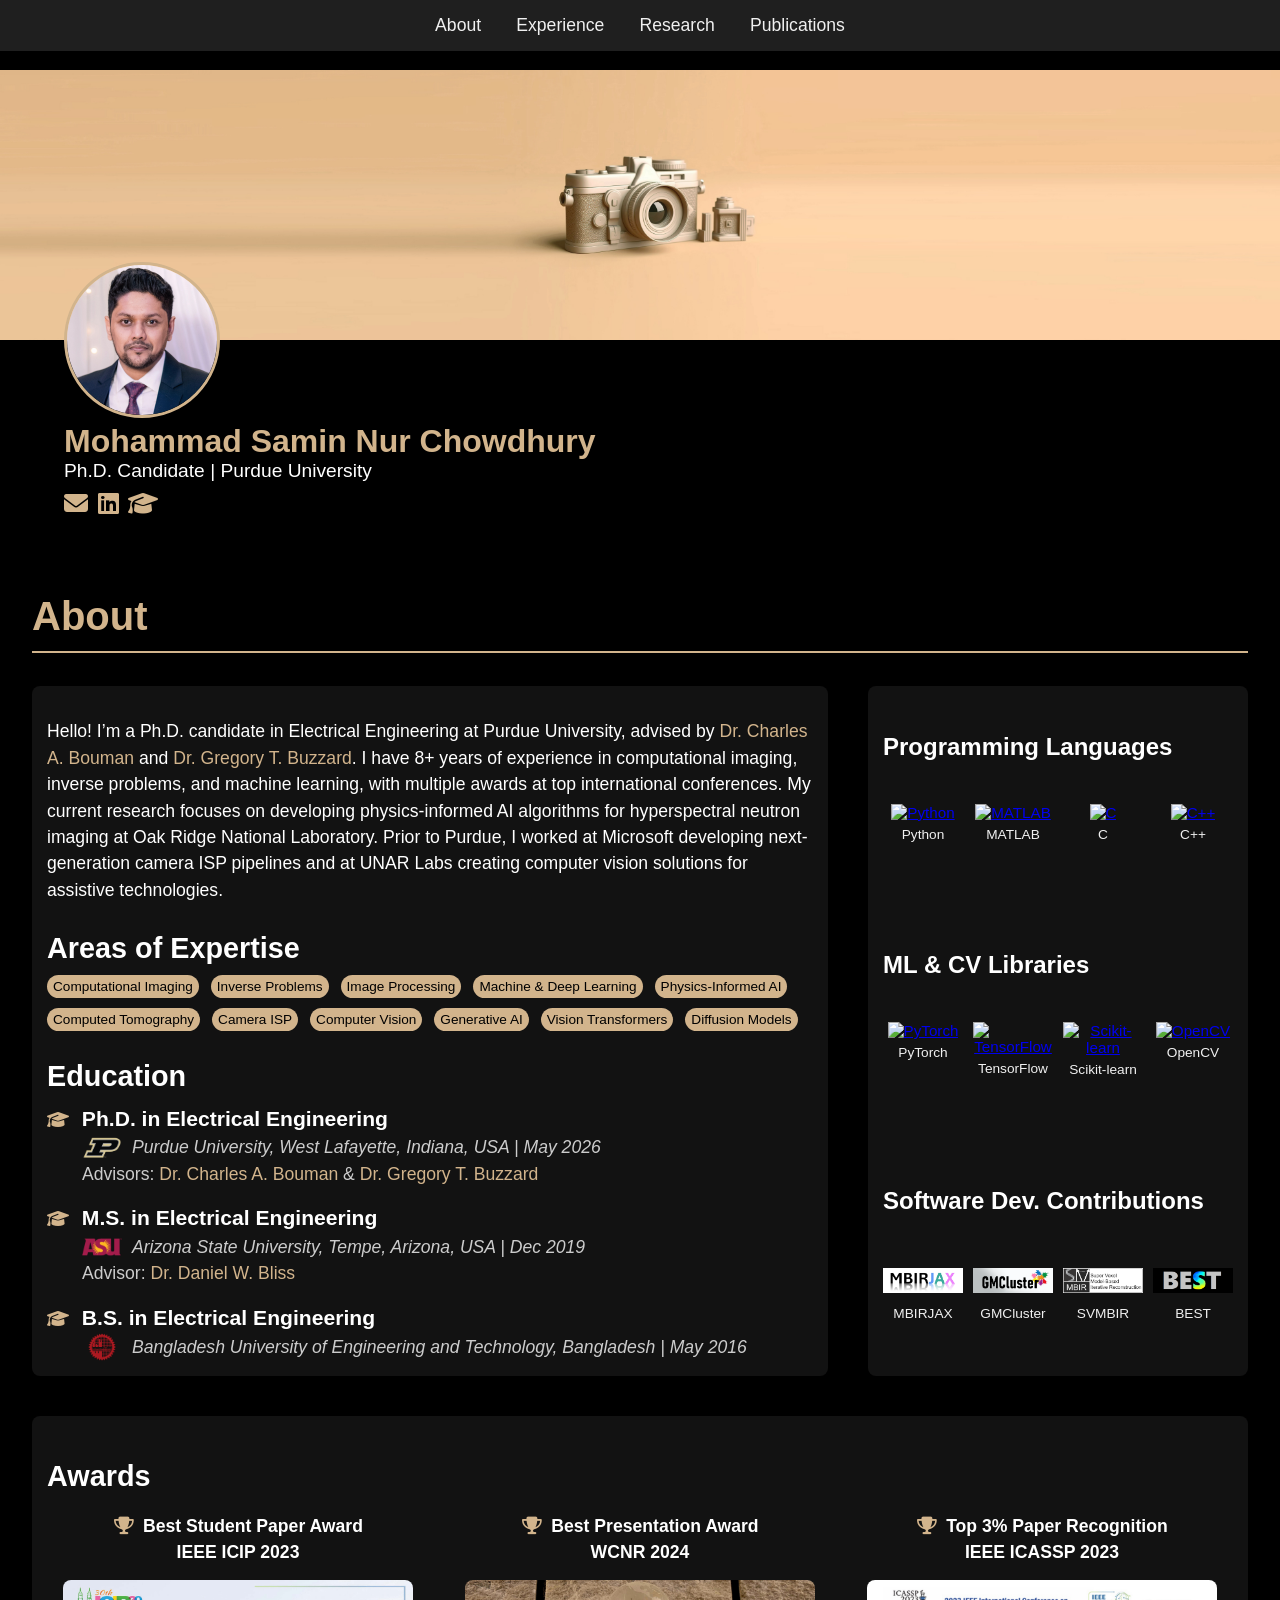
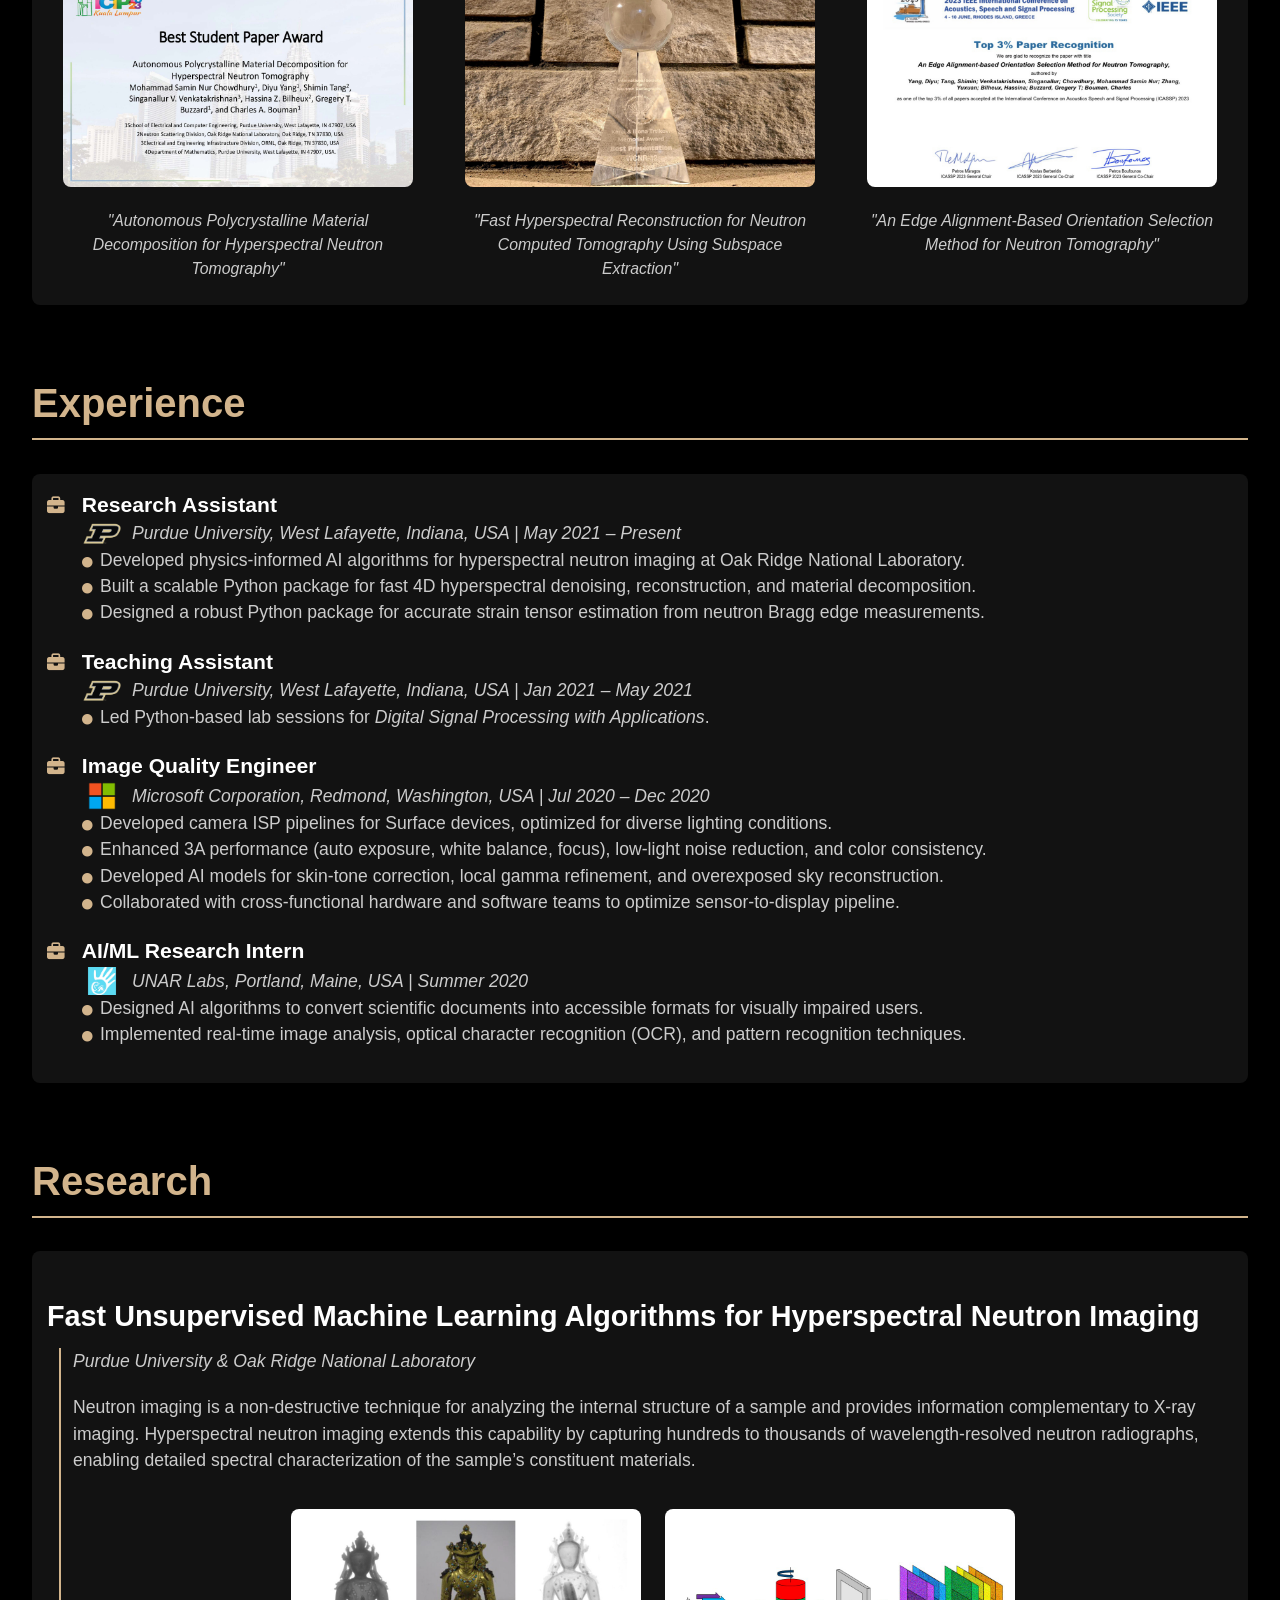
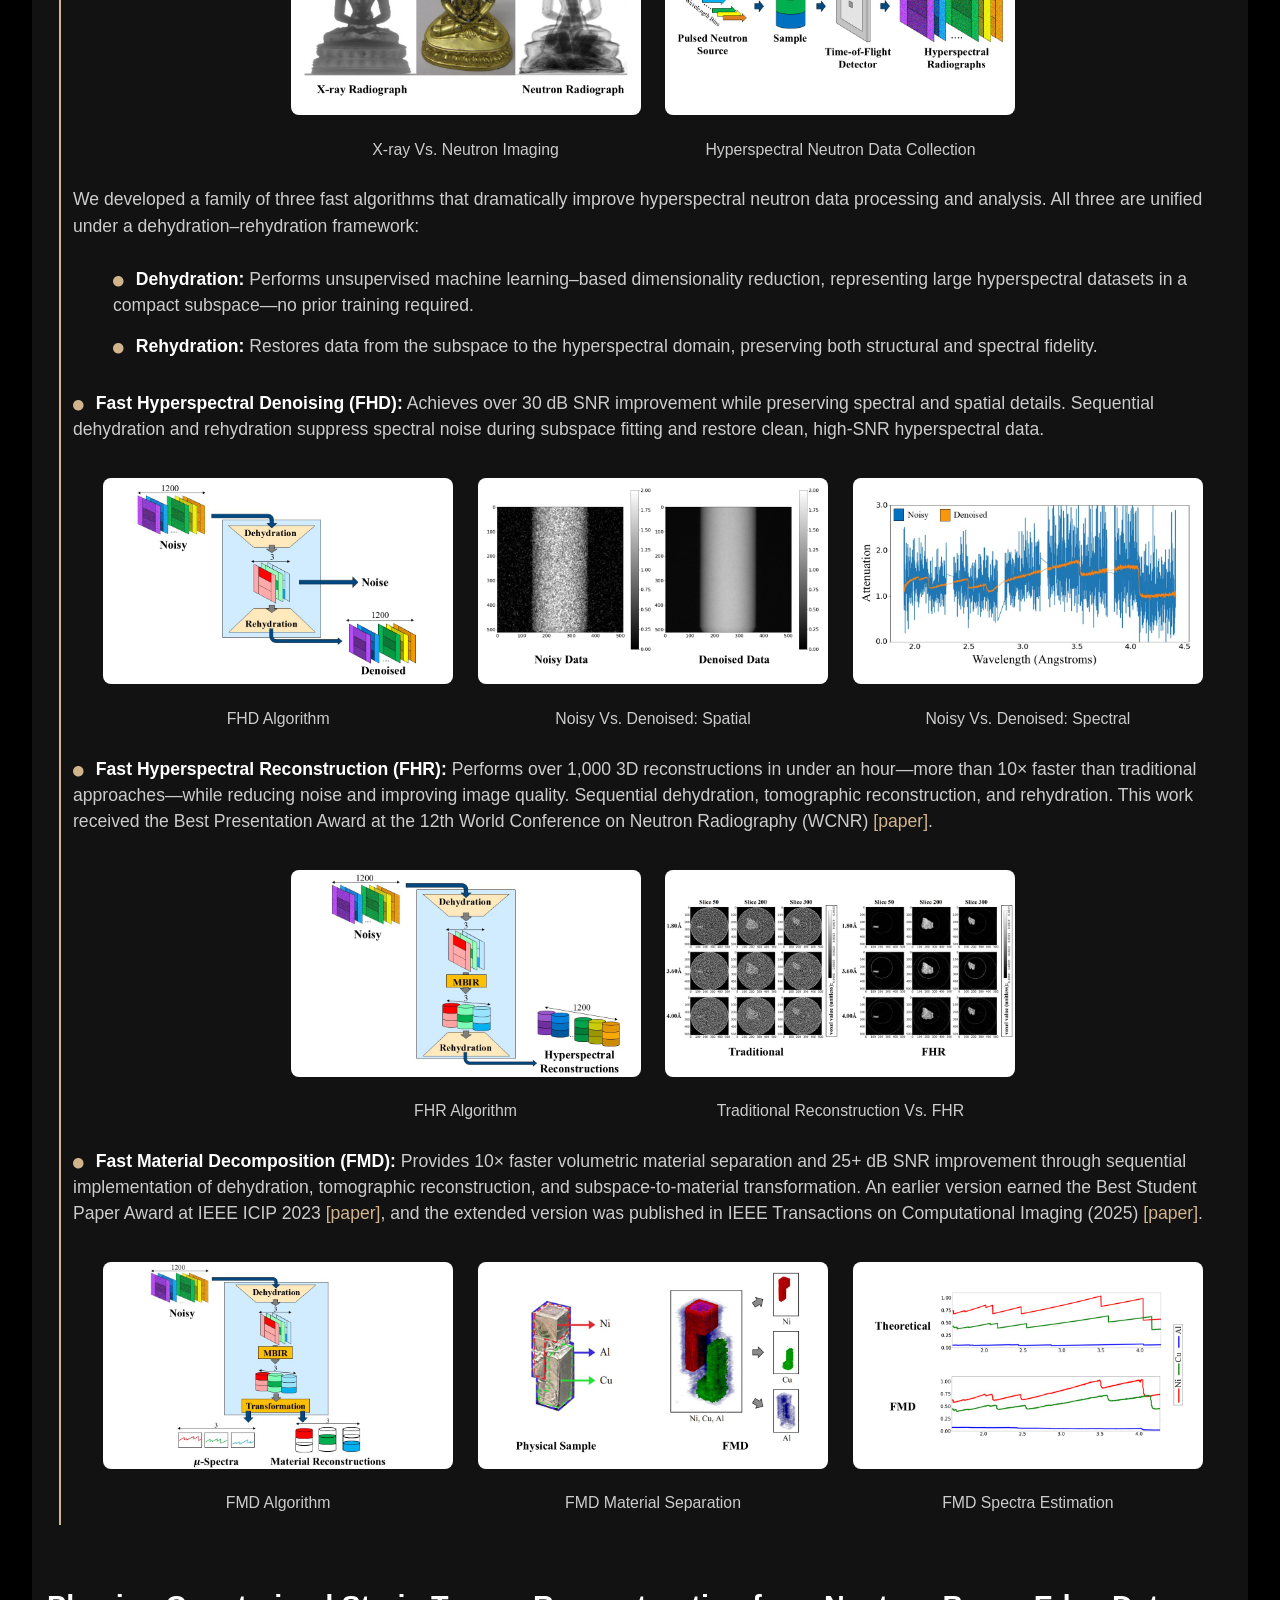
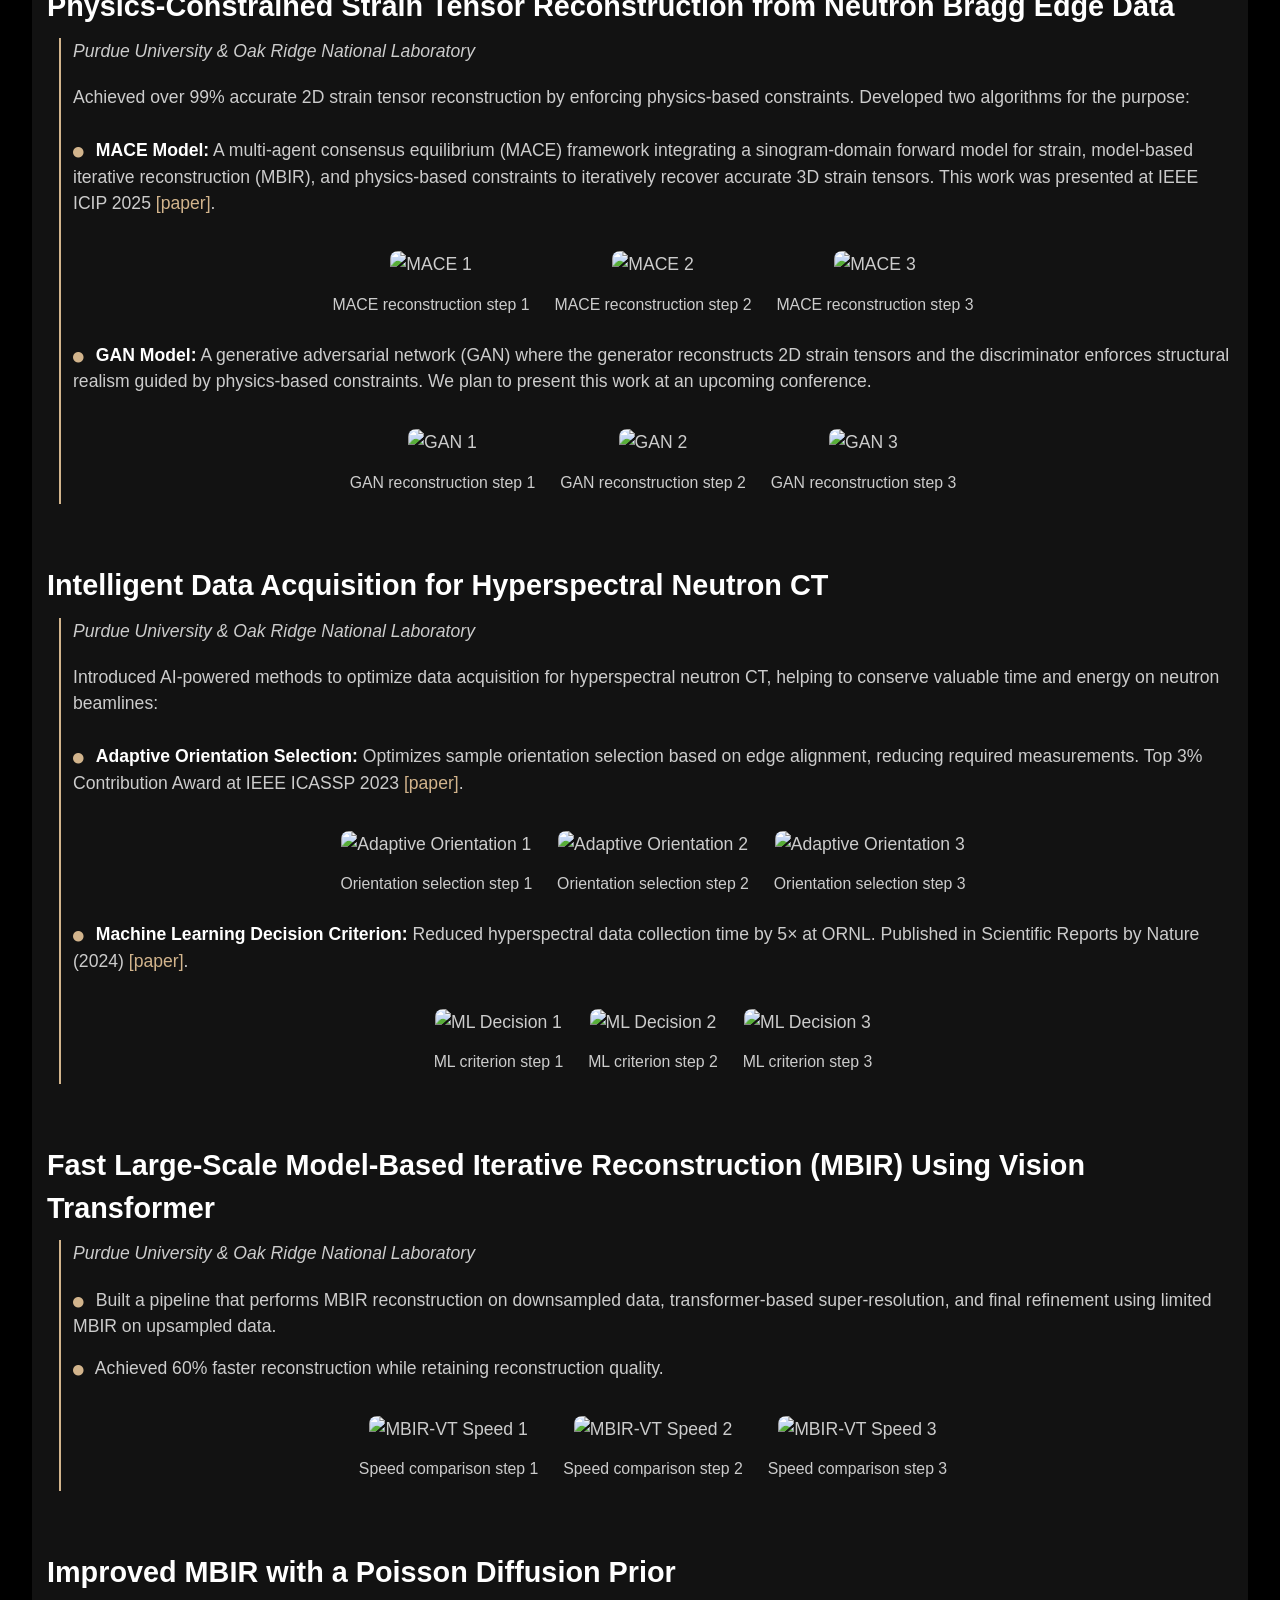
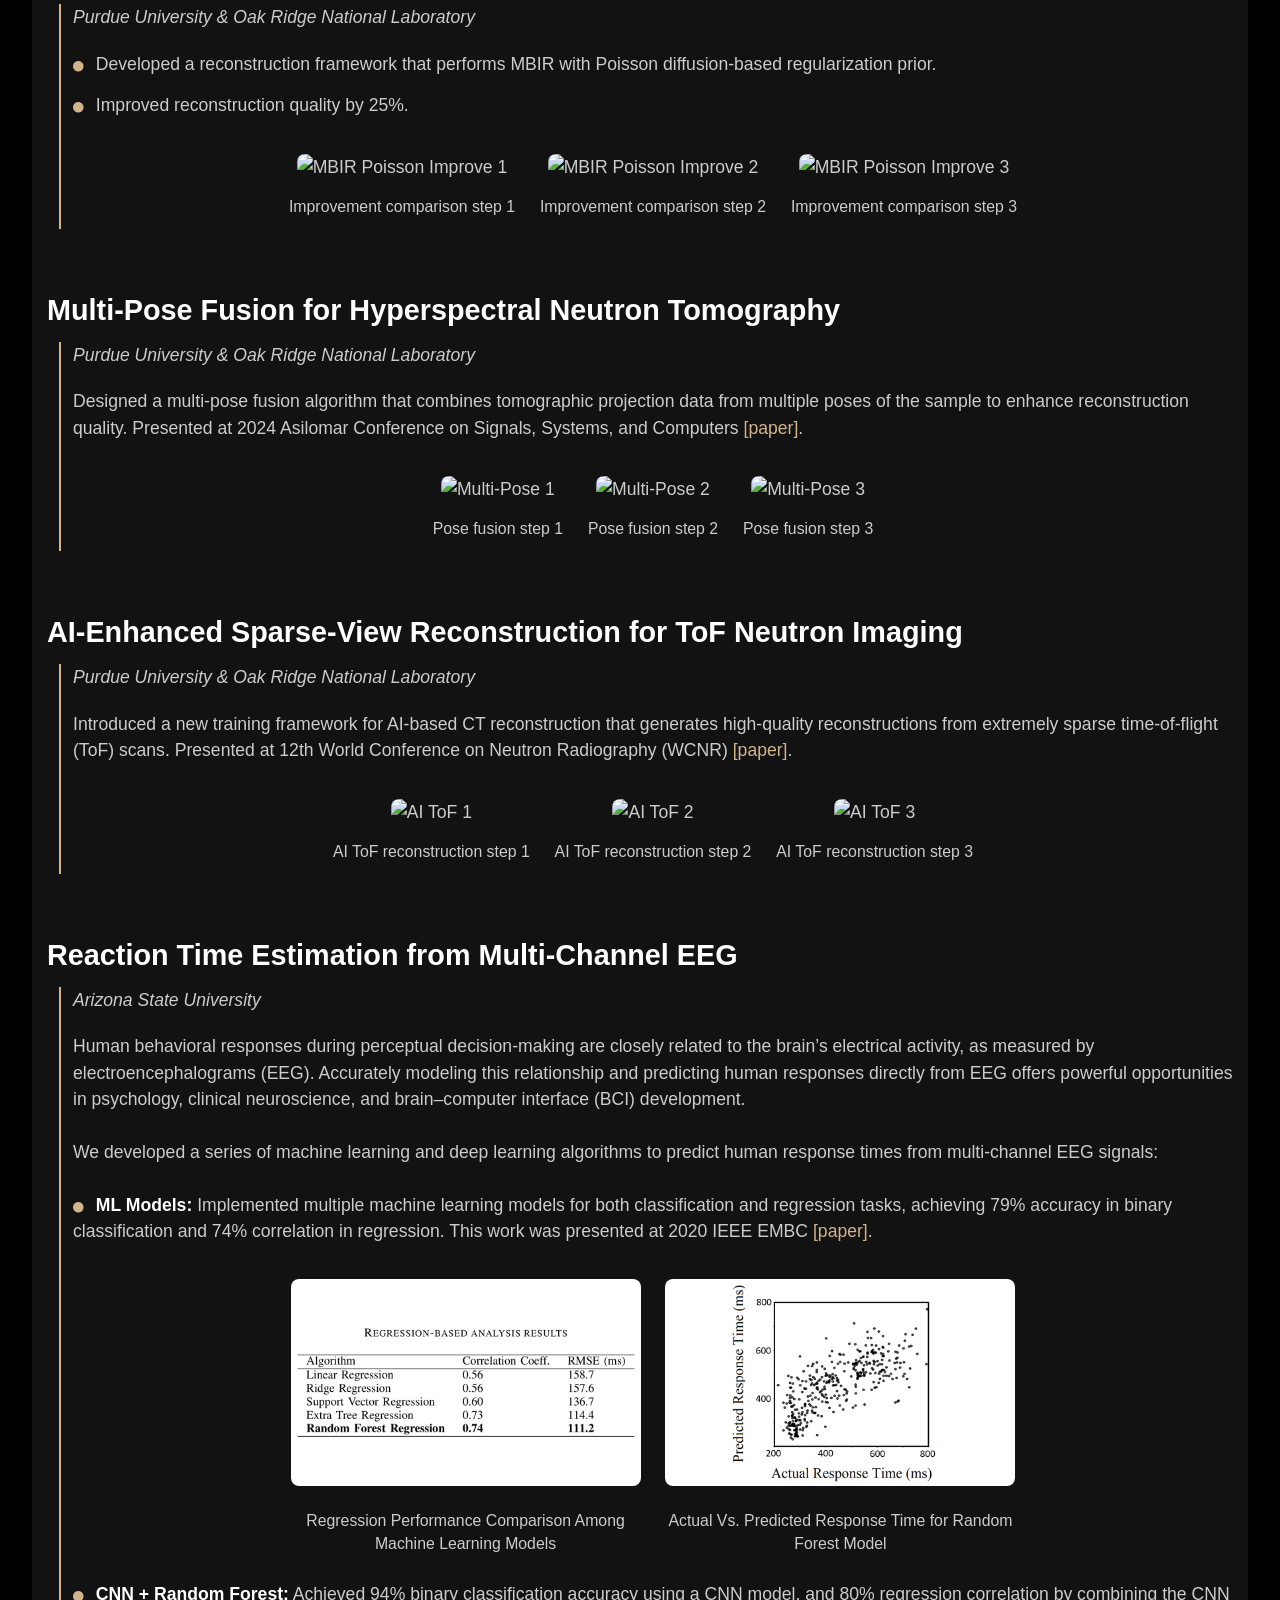
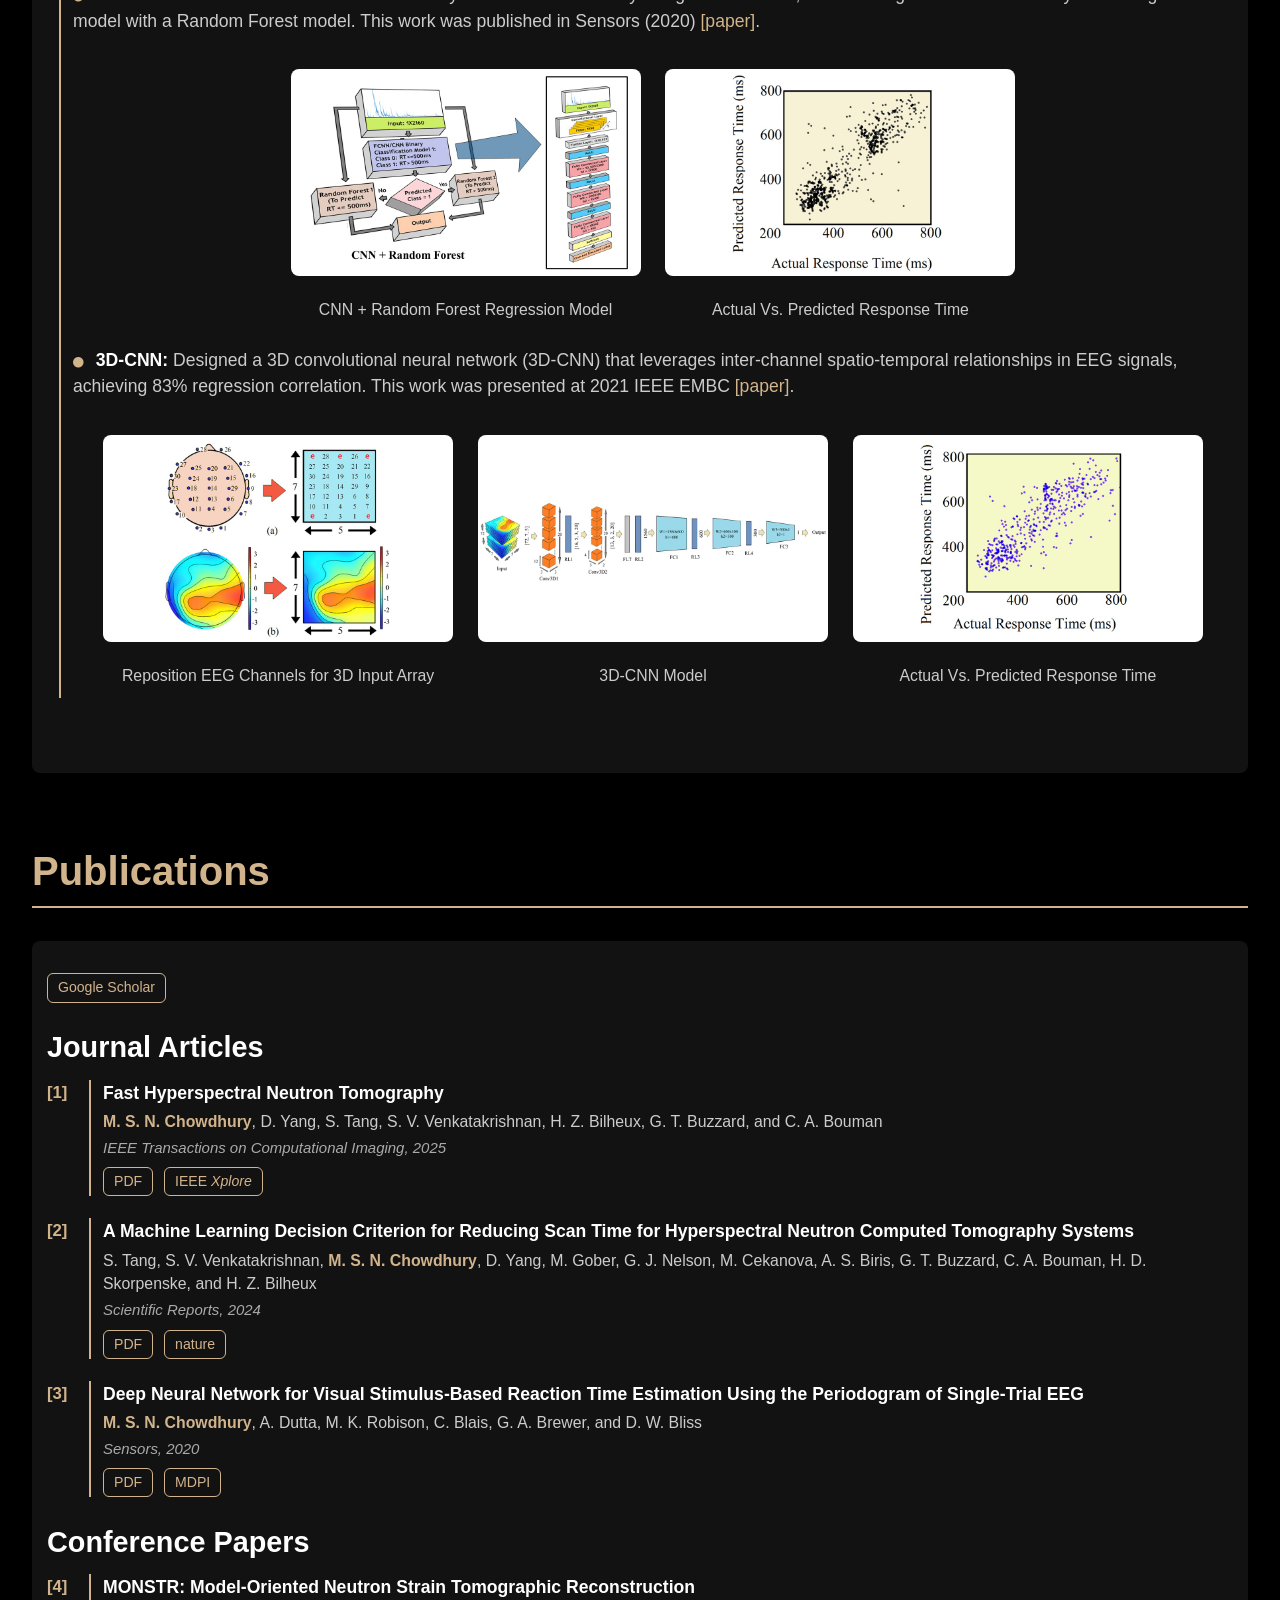
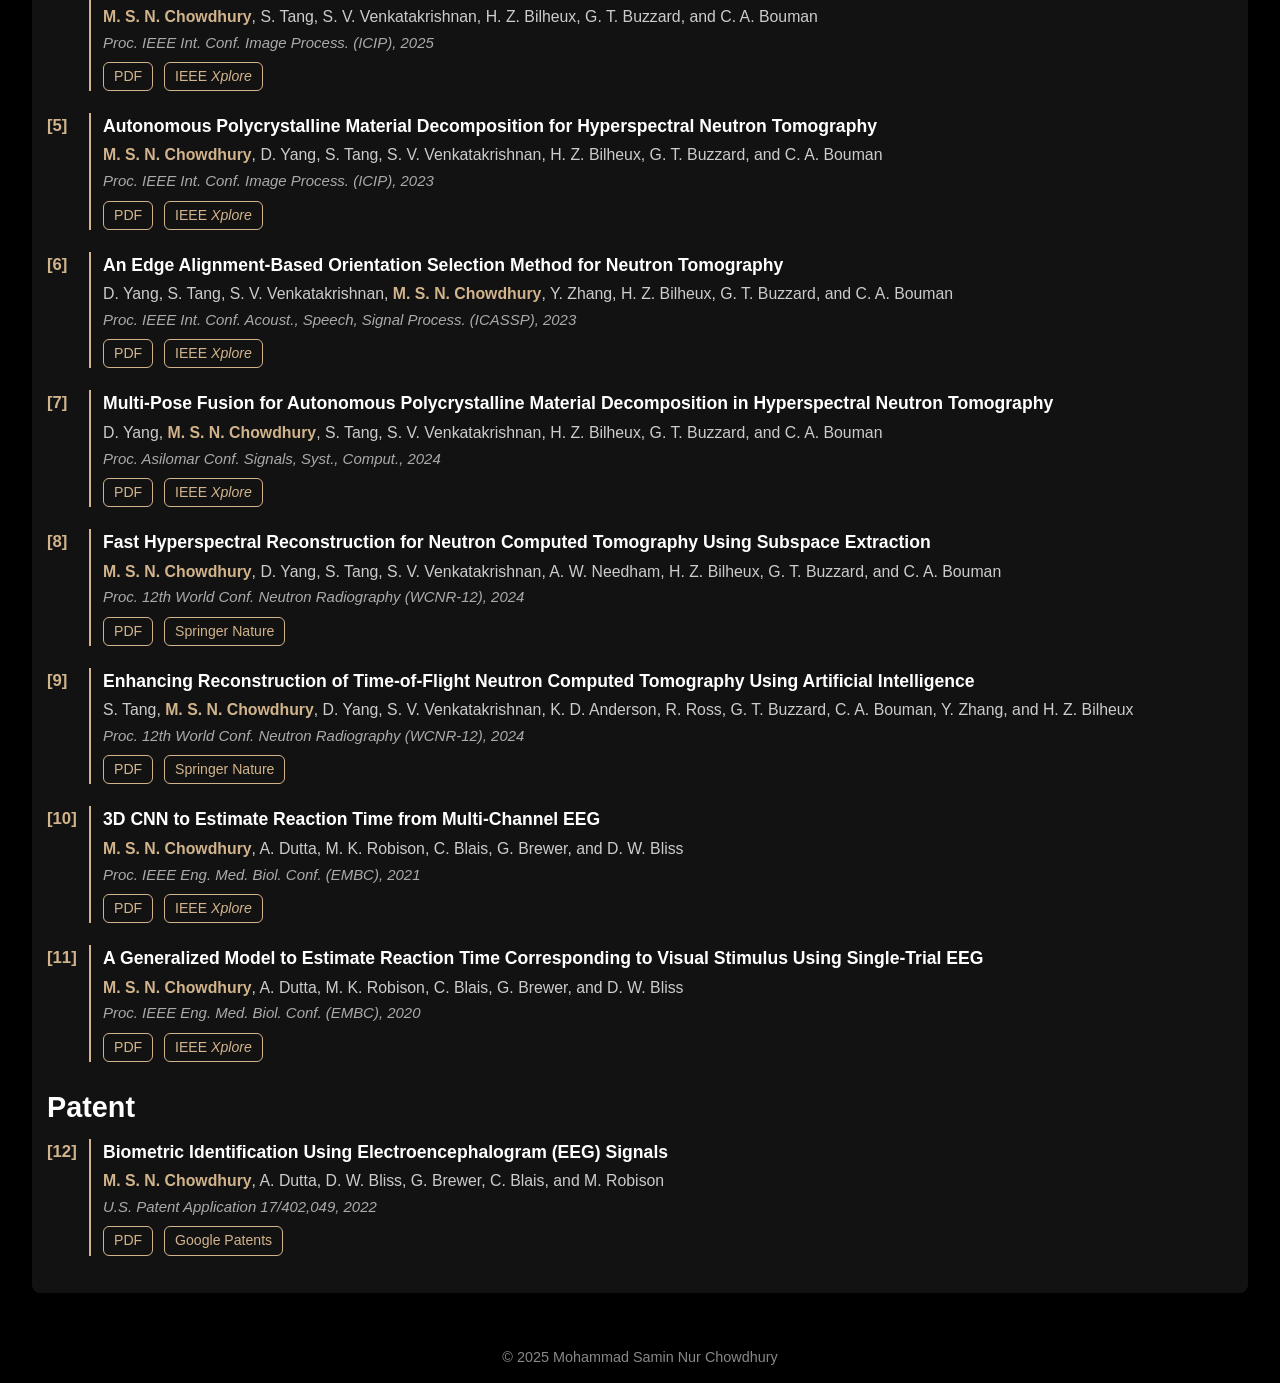
==== index.html @ a891a668 "Update index.html" ====
<!DOCTYPE html>
<html lang="en">
<head>
  <meta charset="UTF-8" />
  <meta name="viewport" content="width=device-width, initial-scale=1.0" />
  <meta name="description" content="Ph.D. Candidate in Electrical Engineering at Purdue University." />
  <title>Mohammad Samin Nur Chowdhury</title>

  <link rel="preload" href="https://cdnjs.cloudflare.com/ajax/libs/font-awesome/6.4.0/css/all.min.css" as="style" onload="this.rel='stylesheet'">

  <style>
    html {
      scroll-behavior: smooth;
    }

    body {
      font-family: 'Segoe UI', Tahoma, Geneva, Verdana, sans-serif;
      margin: 0;
      background: #000000;
      color: #f0f0f0;
      font-size: clamp(0.95rem, 1vw, 1.05rem);
    }

    header {
      position: fixed;
      top: 0;
      width: 100%;
      background: #1f1f1f;
      z-index: 1000;
      box-shadow: 0 2px 4px rgba(0,0,0,0.5);
    }

    nav {
      display: flex;
      justify-content: center;
      flex-wrap: wrap;
      padding: 1em;
    }

    nav a {
      position: relative;
      text-decoration: none;
      color: #f0f0f0;
      margin: 0 1em;
      font-weight: 500;
      font-size: clamp(0.9rem, 2vw, 1.1rem);
      transition: color 0.3s;
    }

    nav a:hover {
      color: #d2b48c;
    }

    nav a::after {
      content: '';
      position: absolute;
      width: 0;
      height: 2px;
      bottom: -4px;
      left: 0;
      background-color: #d2b48c;
      transition: width 0.3s;
    }

    nav a:hover::after {
      width: 100%;
    }

    a.dir-link {
      color: #d2b48c;
      text-decoration: none;
      transition: color 0.3s;
    }

    a.dir-link:hover {
      color: #ebc98f; /* slightly brighter gold on hover */
      text-decoration: underline;
    }

    /* Cover + profile */
    .cover {
      position: relative;
      margin-top: 70px;
      min-height: 30vh;
    }

    .cover img.cover-img {
      width: 100%;
      height: 30vh;
      object-fit: cover;
      display: block;
    }

    .profile-pic {
      position: absolute;
      top: 100%; /* bottom of cover */
      left: 5%;
      transform: translateY(-50%); /* center on bottom */
      width: 150px;
      height: 150px;
      border-radius: 50%;
      border: 3px solid #d2b48c;
      object-fit: cover;
      z-index: 2;
    }

    .profile-text {
      margin-left: 5%;
      margin-top: 85px; /* profile-pic height /2 + gap */
      display: flex;
      flex-direction: column;
      gap: 0.2em;
    }

    .profile-text h1.name {
      font-weight: bold;
      color: #d2b48c;
      font-size: clamp(1.5rem, 2.5vw, 2rem);
      line-height: 1;
      margin: 0;
    }

    .profile-text .title {
      color: white;
      font-size: clamp(1rem, 2vw, 1.2rem);
    }

    .profile-text .contacts {
      display: flex;
      gap: 0.625em;
      margin-top: 0.3em;
    }

    .profile-text .contacts a {
      color: #d2b48c;
      font-size: clamp(1.2rem, 3vw, 1.5rem);
      text-decoration: none;
    }

    main section {
      width: 95%;
      margin: 5em auto 2.5em auto;
      padding: 0 1em;
      scroll-margin-top: 90px;
    }

    h2 {
      font-size: clamp(1.5rem, 4vw, 2.5rem);
      border-bottom: 2px solid #d2b48c;
      padding-bottom: 0.3em;
      color: #d2b48c;
    }

    h3 {
      font-size: clamp(1.2rem, 3vw, 1.8rem);
      margin-bottom:10px;
    }

    h4 {
      font-size: clamp(1.1rem, 2.5vw, 1.5rem);
      margin-bottom:5px;
    }

    p, li {
      font-size: clamp(0.9rem, 2vw, 1.1rem);
      line-height: 1.5;
    }

    ul {
      list-style: none;
      padding-left: 0;
    }

    /* Icons for list items */
    #about ul.education li::before {
    content: '\f19d';
    font-family: 'Font Awesome 5 Free';
    font-weight: 900; color: #d2b48c;
    display: inline-block;
    width: 1.2em;
    margin-right: 0.5em; }

    #about ul.awards li::before {
    content: '\f091';
    font-family: 'Font Awesome 5 Free';
    font-weight: 900;
    color: #d2b48c;
    display: inline-block;
    width: 1.2em;
    margin-right: 0.5em; }

    #experience li::before {
    content: '\f0b1';
    font-family: 'Font Awesome 5 Free';
    font-weight: 900;
    color: #d2b48c;
    display: inline-block;
    width: 1.2em;
    margin-right: 0.5em; }

    #experience ul li ul li::before,
    .internal-bullet::before {
    content: '\f111';
    font-family: 'Font Awesome 5 Free';
    font-weight: 900;
    color: #d2b48c;
    display: inline-block;
    width: 1.2em;
    font-size: 0.6em;
    margin-right: 0.5em;}

    #research ul li ul li::before,
    .internal-bullet::before {
    content: '\f111';
    font-family: 'Font Awesome 5 Free';
    font-weight: 900;
    color: #d2b48c;
    display: inline-block;
    width: 1.2em;
    font-size: 0.6em;
    margin-right: 0.5em;}

    footer {
      text-align: center;
      padding: 1.25em;
      font-size: clamp(0.8rem, 1.5vw, 0.9rem);
      color: #888;
    }

    @media (max-width: 600px) {
        main section {
            scroll-margin-top: 110px; /* header height + small gap */
        }
      nav { flex-wrap: wrap; }
      nav a { margin: 0.625em; }
      .cover img.cover-img { height: 30vh; }
      .profile-pic { width: 120px; height: 120px; transform: translateY(-50%); }
      .profile-text { margin-top: 65px; } /* profile-pic height /2 + gap */
    }


    /* Scoped styles for the About section */
    #about .expertise-tags {
      display: flex;
      flex-wrap: wrap;
      gap: 10px 12px;
      margin-top: 10px;
    }

    #about .expertise-tags span {
      background-color:  #d2b48c;
      color: #000000; /* black text */
      padding: 4px 6px;
      border-radius: 16px;
      font-size: 0.85rem;
      font-weight: 500;
      transition: transform 0.2s, background-color 0.2s;
      cursor: default;
    }

    #about .expertise-tags span:hover {
      transform: translateY(-2px);
      background-color: #e0c295; /* slightly darker gold on hover */
    }

    #about .about-skills-logos {
      display: flex;
      flex-wrap: wrap;
      gap: 18px;
      margin-top: 10px;
      margin-bottom: 25px;
    }

    #about .about-skill-item {
      display: flex;
      flex-direction: column;
      align-items: center;
      width: 80px;
      text-align: center;
    }

    #about .about-skill-item img {
      width: 48px;
      height: 48px;
      margin-bottom: 6px;
      transition: transform 0.2s ease, filter 0.2s ease;
    }

    #about .about-skill-item img:hover {
      transform: scale(1.1);
      filter: brightness(1.15);
    }

    #about .about-skill-item span {
      font-size: 0.9em;
      color: #f0f0f0;
    }

    .site-images {
      text-align: center;
      margin: 15px 0;
    }

    .site-images figure {
      display: inline-block;
      margin: 10px;
      text-align: center;
      vertical-align: top;  /* ensures figures line up nicely */
      max-width: 350px;     /* match the image max width */
    }

    .site-images img {
      width: 100%;
      max-width: 350px;
      margin: 10px 0;
      border-radius: 8px;
      transition: transform 1s ease, z-index 0.1s ease;
      z-index: 1;
    }

    .site-images img:hover {
      /* transform is overridden by JS */
      z-index: 9999999;
      position: relative;
    }

    .site-images figcaption {
      display: block;       /* ensures it behaves like a block element */
      word-wrap: break-word;/* wrap long text */
      white-space: normal;  /* allow multiple lines */
      font-size: 0.9em;
      color: #ccc;
      margin-top: 5px;
      text-align: center;   /* optional, center text under image */
    }

    .site-images .fig-title {
      display: block;
      font-weight: bold;
      font-size: 1em;
      color: #fff;
      margin-bottom: 4px;
    }

    .research-item {
      position: relative;
    }

    .research-item .with-line {
      border-left: 2px solid #d2b48c;
      padding-left: 12px;
      margin-left: 12px;   /* left spacing */
      margin-top: 12px;    /* gap below title */
    }

    /* Scoped styles for the Publications section */
    #publications .pub-list {
      list-style-type: none;
      padding-left: 0;
    }

    #publications .pub-item {
      display: flex;
      align-items: flex-start;
      margin-bottom: 22px;
    }

    #publications .pub-index {
      margin-right: 10px;
      color: #d2b48c;
      font-weight: bold;
      font-size: 0.95em;
      min-width: 32px; /* aligns [1], [10], [12] perfectly */
    }

    #publications .pub-content {
      border-left: 2px solid #d2b48c;
      padding-left: 12px;
    }

    #publications .title {
      margin: 0 0 4px 0;
      font-weight: bold;
    }

    #publications .authors {
      font-size: 0.9em;
      color: #ccc;
      margin: 3px 0;
    }

    #publications .venue {
      font-size: 0.85em;
      font-style: italic;
      color: #aaa;
      margin: 3px 0 8px;
    }

    #publications .highlight {
      color: #d2b48c;
      font-weight: bold;
    }

    #publications .view-btn {
      display: inline-block;
      background: transparent;
      color: #d2b48c;
      border: 1px solid #d2b48c;
      border-radius: 6px;
      padding: 3px 10px;
      font-size: 0.8em;
      text-decoration: none;
      margin-right: 6px;
      transition: all 0.3s ease;
    }

    #publications .view-btn:hover {
      background-color: #d2b48c;
      color: #000;
    }

  </style>
</head>

<body>
  <header>
    <nav>
      <a href="#about">About</a>
      <a href="#experience">Experience</a>
      <a href="#research">Research</a>
      <a href="#publications">Publications</a>
    </nav>
  </header>

  <div class="cover">
    <picture>
      <source media="(max-width:600px)" srcset="profile_cover/cover.jpg">
      <img src="profile_cover/cover.jpg" alt="Cover Photo" class="cover-img">
    </picture>
    <img src="profile_cover/profile.jpg" alt="Portrait of Mohammad Samin Nur Chowdhury" class="profile-pic" loading="lazy">
  </div>

  <div class="profile-text">
    <h1 class="name">Mohammad Samin Nur Chowdhury</h1>
    <span class="title">Ph.D. Candidate | Purdue University</span>
    <div class="contacts">
      <a href="mailto:chowdh31@purdue.edu" target="_blank" aria-label="Email"><i class="fas fa-envelope"></i></a>
      <a href="https://www.linkedin.com/in/mohammad-samin-nur-chowdhury" target="_blank" aria-label="LinkedIn"><i class="fab fa-linkedin"></i></a>
      <a href="https://scholar.google.com/citations?user=WWaeLM4AAAAJ" target="_blank" aria-label="Google Scholar"><i class="fas fa-graduation-cap"></i></a>
    </div>
  </div>

<main>
<section id="about">
  <h2>About</h2>
  <div class="about-content" style="display:flex; flex-wrap:wrap; gap:40px; align-items:flex-start; align-items:stretch;">

    <!-- LEFT COLUMN: Summary, Expertise, Education -->
    <div style="flex:2 1 600px; min-width:300px; background-color:#121212; padding:15px; border-radius:8px; color:#fff;">
      <p>
        Hello! I’m a Ph.D. candidate in Electrical Engineering at Purdue University, advised by
        <a href="https://engineering.purdue.edu/~bouman/" target="_blank" class="dir-link">Dr. Charles A. Bouman</a> and
        <a href="https://www.math.purdue.edu/~buzzard/" target="_blank" class="dir-link">Dr. Gregory T. Buzzard</a>. I have
        8+ years of experience in computational imaging, inverse problems, and machine learning, with multiple awards at
        top international conferences. My current research focuses on developing physics-informed AI algorithms for hyperspectral
        neutron imaging at Oak Ridge National Laboratory. Prior to Purdue, I worked at Microsoft developing next-generation
        camera ISP pipelines and at UNAR Labs creating computer vision solutions for assistive technologies.
      </p>

      <h3>Areas of Expertise</h3>
      <div class="expertise-tags">
        <span>Computational Imaging</span>
        <span>Inverse Problems</span>
        <span>Image Processing</span>
        <span>Machine & Deep Learning</span>
        <span>Physics-Informed AI</span>
        <span>Computed Tomography</span>
        <span>Camera ISP</span>
        <span>Computer Vision</span>
        <span>Generative AI</span>
        <span>Vision Transformers</span>
        <span>Diffusion Models</span>
      </div>

      <h3>Education</h3>
      <ul class="education" style="list-style:none; padding:0; margin:0;">
        <li style="margin-bottom:15px;">
          <strong style="color:#fff; font-size:1.2em;">Ph.D. in Electrical Engineering</strong><br>
          <div style="display:flex; align-items:center; margin-left:35px; color:#ccc;">
            <img src="logos/purdue_logo.png" alt="Purdue University Logo" style="width:40px; height:auto; margin-right:10px;">
            <em>Purdue University, West Lafayette, Indiana, USA | May 2026</em>
          </div>
          <div style="margin-left:35px; color:#ccc;">
            Advisors:
            <a href="https://engineering.purdue.edu/~bouman/" target="_blank" class="dir-link">Dr. Charles A. Bouman</a> &
            <a href="https://www.math.purdue.edu/~buzzard/" target="_blank" class="dir-link">Dr. Gregory T. Buzzard</a>
          </div>
        </li>

        <li style="margin-bottom:15px;">
          <strong style="color:#fff; font-size:1.2em;">M.S. in Electrical Engineering</strong><br>
          <div style="display:flex; align-items:center; margin-left:35px; color:#ccc;">
            <img src="logos/asu_logo.png" alt="Arizona State University Logo" style="width:40px; height:auto; margin-right:10px;">
            <em>Arizona State University, Tempe, Arizona, USA | Dec 2019</em>
          </div>
          <div style="margin-left:35px; color:#ccc;">
            Advisor:
            <a href="https://search.asu.edu/profile/2001925/" target="_blank" class="dir-link">Dr. Daniel W. Bliss</a>
          </div>
        </li>

        <li>
          <strong style="color:#fff; font-size:1.2em;">B.S. in Electrical Engineering</strong><br>
          <div style="display:flex; align-items:center; margin-left:35px; color:#ccc;">
            <img src="logos/buet_logo.png" alt="BUET Logo" style="width:40px; height:auto; margin-right:10px;">
            <em>Bangladesh University of Engineering and Technology, Bangladesh | May 2016 </em>
          </div>
        </li>
      </ul>
    </div>

    <!-- RIGHT COLUMN: Technical Skills -->
    <div style="flex:0 1 auto; display:flex; flex-direction:column; background-color:#121212; padding:15px; border-radius:8px; color:#fff; justify-content: space-between;">

      <h4>Programming Languages</h4>
      <div class="about-skills-logos" style="display:flex; flex-wrap:wrap; gap:10px; margin-bottom:50px;">

        <!-- First pair -->
        <div style="display:flex; gap:10px; justify-content:center;">
          <div class="about-skill-item" style="flex:1; text-align:center;">
            <a href="https://www.python.org/" target="_blank">
              <img src="https://cdn.jsdelivr.net/gh/devicons/devicon/icons/python/python-original.svg" style="width:35px;" alt="Python" title="Python" />
            </a>
            <span>Python</span>
          </div>
          <div class="about-skill-item" style="flex:1; text-align:center;">
            <a href="https://www.mathworks.com/products/matlab.html" target="_blank">
              <img src="https://cdn.jsdelivr.net/gh/devicons/devicon/icons/matlab/matlab-original.svg" style="width:35px;" alt="MATLAB" title="MATLAB" />
            </a>
            <span>MATLAB</span>
          </div>
        </div>

        <!-- Second pair -->
        <div style="display:flex; gap:10px; justify-content:center;">
          <div class="about-skill-item" style="flex:1; text-align:center;">
            <a href="https://www.c-language.org/" target="_blank">
              <img src="https://cdn.jsdelivr.net/gh/devicons/devicon/icons/c/c-original.svg" style="width:35px;" alt="C" title="C" />
            </a>
            <span>C</span>
          </div>
          <div class="about-skill-item" style="flex:1; text-align:center;">
            <a href="https://isocpp.org/" target="_blank">
              <img src="https://cdn.jsdelivr.net/gh/devicons/devicon/icons/cplusplus/cplusplus-original.svg" style="width:35px;" alt="C++" title="C++" />
            </a>
            <span>C++</span>
          </div>
        </div>
      </div>

      <h4>ML & CV Libraries</h4>
      <div class="about-skills-logos" style="display:flex; flex-wrap:wrap; gap:10px; margin-bottom:50px;">

        <!-- First pair -->
        <div style="display:flex; gap:10px; justify-content:center;">
          <div class="about-skill-item" style="flex:1; text-align:center;">
            <a href="https://pytorch.org/" target="_blank">
              <img src="https://cdn.jsdelivr.net/gh/devicons/devicon/icons/pytorch/pytorch-original.svg" style="width:30px;" alt="PyTorch" title="PyTorch" />
            </a>
            <span>PyTorch</span>
          </div>
          <div class="about-skill-item" style="flex:1; text-align:center;">
            <a href="https://www.tensorflow.org/" target="_blank">
              <img src="https://cdn.jsdelivr.net/gh/devicons/devicon/icons/tensorflow/tensorflow-original.svg" style="width:30px;" alt="TensorFlow" title="TensorFlow" />
            </a>
            <span>TensorFlow</span>
          </div>
        </div>

        <!-- Second pair -->
        <div style="display:flex; gap:10px; justify-content:center;">
          <div class="about-skill-item" style="flex:1; text-align:center;">
            <a href="https://scikit-learn.org/" target="_blank">
              <img src="https://cdn.jsdelivr.net/gh/devicons/devicon/icons/scikitlearn/scikitlearn-original.svg" style="width:30px;" alt="Scikit-learn" title="Scikit-learn" />
            </a>
            <span>Scikit-learn</span>
          </div>
          <div class="about-skill-item" style="flex:1; text-align:center;">
            <a href="https://opencv.org/" target="_blank">
              <img src="https://cdn.jsdelivr.net/gh/devicons/devicon/icons/opencv/opencv-original.svg" style="width:30px;" alt="OpenCV" title="OpenCV" />
            </a>
            <span>OpenCV</span>
          </div>
        </div>

      </div>

      <h4>Software Dev. Contributions</h4>
      <div class="about-skills-logos" style="display:flex; flex-wrap:wrap; gap:10px; margin-bottom:40px;">

        <!-- First pair -->
        <div style="display:flex; gap:10px; justify-content:center;">
          <div class="about-skill-item" style="flex:1; text-align:center;">
            <a href="https://mbirjax.readthedocs.io/en/latest/" target="_blank">
              <img src="logos/mbirjax_logo.png" style="height:25px; width:auto; margin-top:10px; margin-bottom:10px;" alt="MBIRJAX" title="MBIRJAX" />
            </a>
            <span>MBIRJAX</span>
          </div>
          <div class="about-skill-item" style="flex:1; text-align:center;">
            <a href="https://gmcluster.readthedocs.io/en/latest/index.html" target="_blank">
              <img src="logos/gmcluster_logo.png" style="height:25px; width:auto; margin-top:10px; margin-bottom:10px;" alt="GMCluster" title="GMCluster" />
            </a>
            <span>GMCluster</span>
          </div>
        </div>

        <!-- Second pair -->
        <div style="display:flex; gap:10px; justify-content:center;">
          <div class="about-skill-item" style="flex:1; text-align:center;">
            <a href="https://svmbir.readthedocs.io/en/latest/index.html" target="_blank">
              <img src="logos/svmbir_logo.png" style="height:25px; width:auto; margin-top:10px; margin-bottom:10px;" alt="SVMBIR" title="SVMBIR" />
            </a>
            <span>SVMBIR</span>
          </div>
          <div class="about-skill-item" style="flex:1; text-align:center;">
            <a>
              <img src="logos/best_logo.png" style="height:25px; width:auto; margin-top:10px; margin-bottom:10px;" alt="BEST" title="BEST" />
            </a>
            <span>BEST</span>
          </div>
        </div>
      </div>
    </div>

    <!-- THIRD COLUMN: Awards -->
    <div style="flex:2 1 600px; min-width:300px; background-color:#121212; padding:15px; border-radius:8px; color:#fff; height:100%;">
      <h3>Awards</h3>
      <ul class="site-images" style="list-style:none; padding:0; margin:0; display:flex; flex-wrap:wrap; gap:20px; justify-content:center;">
        <li style="flex:1 1 300px; max-width:400px; text-align:center;">
          <figure>
            <span class="fig-title"><ul class="awards"><li>Best Student Paper Award<br>IEEE ICIP 2023</ul></span>
            <img src="awards/award_1.jpg" alt="ICIP 2023 Certificate">
            <figcaption>
              <em>"Autonomous Polycrystalline Material Decomposition for Hyperspectral Neutron Tomography"</em>
            </figcaption>
          </figure>
        </li>
        <li style="flex:1 1 300px; max-width:400px; text-align:center;">
          <figure>
            <span class="fig-title"><ul class="awards"><li>Best Presentation Award<br>WCNR 2024</ul></span>
            <img src="awards/award_2.jpg" alt="WCNR 2024 Certificate">
            <figcaption>
              <em>"Fast Hyperspectral Reconstruction for Neutron Computed Tomography Using Subspace Extraction"</em>
            </figcaption>
          </figure>
        </li>
        <li style="flex:1 1 300px; max-width:400px; text-align:center;">
          <figure>
            <span class="fig-title"><ul class="awards"><li>Top 3% Paper Recognition<br>IEEE ICASSP 2023</ul></span>
            <img src="awards/award_3.jpg" alt="ICASSP 2023 Certificate">
            <figcaption>
              <em>"An Edge Alignment-Based Orientation Selection Method for Neutron Tomography"</em>
            </figcaption>
          </figure>
        </li>
      </ul>
    </div>


  </div>
</section>

<section id="experience">
  <h2>Experience</h2>
  <div style="flex:2 1 600px; min-width:300px; background-color:#121212; padding:15px; border-radius:8px; color:#fff; height:100%;">
  <ul style="list-style:none; padding:0; margin:0;">
  <li style="margin-bottom:20px;">
    <strong style="color:#fff; font-size:1.2em;">Research Assistant</strong><br>
    <div style="display:flex; align-items:center; margin-left:35px; color:#ccc;">
      <img src="logos/purdue_logo.png" alt="Purdue University Logo" style="width:40px; height:auto; margin-right:10px;">
      <em>Purdue University, West Lafayette, Indiana, USA | May 2021 – Present</em>
    </div>
    <div style="margin-left:35px; color:#ccc;">
      <ul>
        <li>Developed physics-informed AI algorithms for hyperspectral neutron imaging at Oak Ridge National Laboratory.</li>
        <li>Built a scalable Python package for fast 4D hyperspectral denoising, reconstruction, and material decomposition.</li>
        <li>Designed a robust Python package for accurate strain tensor estimation from neutron Bragg edge measurements.</li>
      </ul>
    </div>
  </li>

  <li style="margin-bottom:20px;">
    <strong style="color:#fff; font-size:1.2em;">Teaching Assistant</strong><br>
    <div style="display:flex; align-items:center; margin-left:35px; color:#ccc;">
      <img src="logos/purdue_logo.png" alt="Purdue University Logo" style="width:40px; height:auto; margin-right:10px;">
      <em>Purdue University, West Lafayette, Indiana, USA | Jan 2021 – May 2021</em>
    </div>
    <div style="margin-left:35px; color:#ccc;">
      <ul>
        <li>Led Python-based lab sessions for <em>Digital Signal Processing with Applications</em>.</li>
      </ul>
    </div>
  </li>

  <li style="margin-bottom:20px;">
    <strong style="color:#fff; font-size:1.2em;">Image Quality Engineer</strong><br>
    <div style="display:flex; align-items:center; margin-left:35px; color:#ccc;">
      <img src="logos/microsoft_logo.png" alt="Microsoft Logo" style="width:40px; height:auto; margin-right:10px;">
      <em>Microsoft Corporation, Redmond, Washington, USA | Jul 2020 – Dec 2020</em>
    </div>
    <div style="margin-left:35px; color:#ccc;">
      <ul>
        <li>Developed camera ISP pipelines for Surface devices, optimized for diverse lighting conditions.</li>
        <li>Enhanced 3A performance (auto exposure, white balance, focus), low-light noise reduction, and color consistency.</li>
        <li>Developed AI models for skin-tone correction, local gamma refinement, and overexposed sky reconstruction.</li>
        <li>Collaborated with cross-functional hardware and software teams to optimize sensor-to-display pipeline.</li>
      </ul>
    </div>
  </li>

  <li style="margin-bottom:20px;">
    <strong style="color:#fff; font-size:1.2em;">AI/ML Research Intern</strong><br>
    <div style="display:flex; align-items:center; margin-left:35px; color:#ccc;">
      <img src="logos/unarlabs_logo.png" alt="UNAR Labs Logo" style="width:40px; height:auto; margin-right:10px;">
      <em>UNAR Labs, Portland, Maine, USA | Summer 2020</em>
    </div>
    <div style="margin-left:35px; color:#ccc;">
      <ul>
        <li>Designed AI algorithms to convert scientific documents into accessible formats for visually impaired users.</li>
        <li>Implemented real-time image analysis, optical character recognition (OCR), and pattern recognition techniques.</li>
      </ul>
    </div>
  </li>
  </ul>
  </div>
</section>

<section id="research">
  <h2>Research</h2>
  <div style="flex:2 1 600px; min-width:300px; background-color:#121212; padding:15px; border-radius:8px; color:#fff; height:100%; overflow:auto;">
    <ul class="research" style="list-style:none; padding:0; margin:0;">

      <!-- 1st Sub-Section -->
      <li class="research-item" style="margin-bottom:60px;">
        <h3>Fast Unsupervised Machine Learning Algorithms for Hyperspectral Neutron Imaging</h3>
        <div class="with-line" style="border-left:2px solid #d2b48c; padding-left:12px; margin-top:6px;">
          <div style="color:#ccc; margin-bottom:20px;">
            <em>Purdue University & Oak Ridge National Laboratory</em>
          </div>
          <div style="color:#ccc;">
            Neutron imaging is a non-destructive technique for analyzing the internal structure of a sample and provides
            information complementary to X-ray imaging. Hyperspectral neutron imaging extends this capability by capturing
            hundreds to thousands of wavelength-resolved neutron radiographs, enabling detailed spectral characterization
            of the sample’s constituent materials.
            <div class="site-images">
              <figure>
                <img src="research/research_1_1.JPG" alt="X-ray Vs. Neutron Imaging">
                <figcaption>X-ray Vs. Neutron Imaging</figcaption>
              </figure>
              <figure>
                <img src="research/research_1_2.JPG" alt="Hyperspectral Neutron Data Collection">
                <figcaption>Hyperspectral Neutron Data Collection</figcaption>
              </figure>
            </div>
            We developed a family of three fast algorithms that dramatically improve hyperspectral neutron data processing
            and analysis. All three are unified under a dehydration–rehydration framework:<br><br>
            <ul style="list-style:none; padding:0; margin:0;">
              <!-- Dehydration -->
              <li style="margin-left:40px; margin-bottom:15px;">
                <strong style="color:#fff;">Dehydration:</strong> Performs unsupervised machine learning–based dimensionality
                reduction, representing large hyperspectral datasets in a compact subspace—no prior training required.
              </li>

              <!-- Rehydration -->
              <li style="margin-left:40px; margin-bottom:30px;">
                <strong style="color:#fff;">Rehydration:</strong> Restores data from the subspace to the hyperspectral domain,
                preserving both structural and spectral fidelity.
              </li>

              <!-- FHD -->
              <li style="margin-bottom:15px;">
                <strong style="color:#fff;">Fast Hyperspectral Denoising (FHD):</strong> Achieves over 30 dB SNR improvement
                while preserving spectral and spatial details. Sequential dehydration and rehydration suppress spectral
                noise during subspace fitting and restore clean, high-SNR hyperspectral data.
              </li>
              <div class="site-images">
                <figure>
                  <img src="research/research_1_3.JPG" alt="FHD Algorithm">
                  <figcaption>FHD Algorithm</figcaption>
                </figure>
                <figure>
                  <img src="research/research_1_4.JPG" alt="Noisy Vs. Denoised: Spatial">
                  <figcaption>Noisy Vs. Denoised: Spatial</figcaption>
                </figure>
                <figure>
                  <img src="research/research_1_5.JPG" alt="Noisy Vs. Denoised: Spectral">
                  <figcaption>Noisy Vs. Denoised: Spectral</figcaption>
                </figure>
              </div>

              <!-- FHR -->
              <li style="margin-bottom:15px;">
                <strong style="color:#fff;">Fast Hyperspectral Reconstruction (FHR):</strong> Performs over 1,000 3D reconstructions
                in under an hour—more than 10× faster than traditional approaches—while reducing noise and improving image
                quality. Sequential dehydration, tomographic reconstruction, and rehydration. This work received the Best
                Presentation Award at the 12th World Conference on Neutron Radiography (WCNR)
                <a href="publications/chowdhury_2024_fast_hyper_recon.pdf" target="_blank" class="dir-link">[paper]</a>.
              </li>
              <div class="site-images">
                <figure>
                  <img src="research/research_1_6.JPG" alt="FHR Algorithm">
                  <figcaption>FHR Algorithm</figcaption>
                </figure>
                <figure>
                  <img src="research/research_1_7.JPG" alt="Traditional Reconstruction Vs. FHR">
                  <figcaption>Traditional Reconstruction Vs. FHR</figcaption>
                </figure>
              </div>

              <!-- FMD -->
              <li style="margin-bottom:15px;">
                <strong style="color:#fff;">Fast Material Decomposition (FMD):</strong> Provides 10× faster volumetric material
                separation and 25+ dB SNR improvement through sequential implementation of dehydration, tomographic reconstruction,
                and subspace-to-material transformation. An earlier version earned the Best Student Paper Award at IEEE
                ICIP 2023
                <a href="publications/chowdhury_2023_auto_material_decomp.pdf" target="_blank" class="dir-link">[paper]</a>,
                and the extended version was published in IEEE Transactions on Computational Imaging (2025)
                <a href="publications/chowdhury_2025_fast_hyper_neutron_ct.pdf" target="_blank" class="dir-link">[paper]</a>.
              </li>
              <div class="site-images">
                <figure>
                  <img src="research/research_1_8.JPG" alt="FMD Algorithm">
                  <figcaption>FMD Algorithm</figcaption>
                </figure>
                <figure>
                  <img src="research/research_1_9.JPG" alt="FMD Material Separation">
                  <figcaption>FMD Material Separation</figcaption>
                </figure>
                <figure>
                  <img src="research/research_1_10.JPG" alt="FMD Spectra Estimation">
                  <figcaption>FMD Spectra Estimation</figcaption>
                </figure>
              </div>

            </ul>
          </div>
        </div>
      </li>

      <!-- 2nd Sub-Section -->
      <li class="research-item" style="margin-bottom:60px;">
        <h3>Physics-Constrained Strain Tensor Reconstruction from Neutron Bragg Edge Data</h3>
        <div class="with-line" style="border-left:2px solid #d2b48c; padding-left:12px; margin-top:6px;">
          <div style="color:#ccc; margin-bottom:20px;">
            <em>Purdue University & Oak Ridge National Laboratory</em>
          </div>
          <div style="color:#ccc;">
            Achieved over 99% accurate 2D strain tensor reconstruction by enforcing physics-based constraints. Developed
            two algorithms for the purpose:<br><br>
            <ul style="list-style:none; padding:0; margin:0;">
              <li style="margin-left:0; margin-bottom:15px;">
                <strong style="color:#fff;">MACE Model:</strong> A multi-agent consensus equilibrium (MACE) framework integrating
                a sinogram-domain forward model for strain, model-based iterative reconstruction (MBIR), and physics-based
                constraints to iteratively recover accurate 3D strain tensors. This work was presented at IEEE ICIP 2025
                <a href="publications/chowdhury_2025_monstr.pdf" target="_blank" class="dir-link">[paper]</a>.
              </li>
              <div class="site-images">
                <figure>
                  <img src="images/mace_1.JPG" alt="MACE 1">
                  <figcaption>MACE reconstruction step 1</figcaption>
                </figure>
                <figure>
                  <img src="images/mace_2.JPG" alt="MACE 2">
                  <figcaption>MACE reconstruction step 2</figcaption>
                </figure>
                <figure>
                  <img src="images/mace_3.JPG" alt="MACE 3">
                  <figcaption>MACE reconstruction step 3</figcaption>
                </figure>
              </div>

              <li style="margin-left:0; margin-bottom:15px;">
                <strong style="color:#fff;">GAN Model:</strong> A generative adversarial network (GAN) where the generator
                reconstructs 2D strain tensors and the discriminator enforces structural realism guided by physics-based
                constraints. We plan to present this work at an upcoming conference.
              </li>
              <div class="site-images">
                <figure>
                  <img src="images/gan_1.JPG" alt="GAN 1">
                  <figcaption>GAN reconstruction step 1</figcaption>
                </figure>
                <figure>
                  <img src="images/gan_2.JPG" alt="GAN 2">
                  <figcaption>GAN reconstruction step 2</figcaption>
                </figure>
                <figure>
                  <img src="images/gan_3.JPG" alt="GAN 3">
                  <figcaption>GAN reconstruction step 3</figcaption>
                </figure>
              </div>

            </ul>
          </div>
        </div>
      </li>

      <!-- 3rd Sub-Section -->
      <li class="research-item" style="margin-bottom:60px;">
        <h3>Intelligent Data Acquisition for Hyperspectral Neutron CT</h3>
        <div class="with-line" style="border-left:2px solid #d2b48c; padding-left:12px; margin-top:6px;">
          <div style="color:#ccc; margin-bottom:20px;">
            <em>Purdue University & Oak Ridge National Laboratory</em>
          </div>
          <div style="color:#ccc;">
            Introduced AI-powered methods to optimize data acquisition for hyperspectral neutron CT, helping to conserve
            valuable time and energy on neutron beamlines:<br><br>
            <ul style="list-style:none; padding:0; margin:0;">
              <li style="margin-left:0; margin-bottom:15px;">
                <strong style="color:#fff;">Adaptive Orientation Selection:</strong> Optimizes sample orientation selection
                based on edge alignment, reducing required measurements. Top 3% Contribution Award at IEEE ICASSP 2023
                <a href="publications/chowdhury_2023_edge_alignment.pdf" target="_blank" class="dir-link">[paper]</a>.
              </li>
              <div class="site-images">
                <figure>
                  <img src="images/adaptive_orientation_1.JPG" alt="Adaptive Orientation 1">
                  <figcaption>Orientation selection step 1</figcaption>
                </figure>
                <figure>
                  <img src="images/adaptive_orientation_2.JPG" alt="Adaptive Orientation 2">
                  <figcaption>Orientation selection step 2</figcaption>
                </figure>
                <figure>
                  <img src="images/adaptive_orientation_3.JPG" alt="Adaptive Orientation 3">
                  <figcaption>Orientation selection step 3</figcaption>
                </figure>
              </div>

              <li style="margin-left:0; margin-bottom:15px;">
                <strong style="color:#fff;">Machine Learning Decision Criterion:</strong> Reduced hyperspectral data collection
                time by 5× at ORNL. Published in Scientific Reports by Nature (2024)
                <a href="publications/chowdhury_2024_ml_decision_hyper_neutron_ct.pdf" target="_blank" class="dir-link">[paper]</a>.
              </li>
              <div class="site-images">
                <figure>
                  <img src="images/ml_decision_1.JPG" alt="ML Decision 1">
                  <figcaption>ML criterion step 1</figcaption>
                </figure>
                <figure>
                  <img src="images/ml_decision_2.JPG" alt="ML Decision 2">
                  <figcaption>ML criterion step 2</figcaption>
                </figure>
                <figure>
                  <img src="images/ml_decision_3.JPG" alt="ML Decision 3">
                  <figcaption>ML criterion step 3</figcaption>
                </figure>
              </div>

            </ul>
          </div>
        </div>
      </li>


      <!-- 4th Sub-Section -->
      <li class="research-item" style="margin-bottom:60px;">
        <h3>Fast Large-Scale Model-Based Iterative Reconstruction (MBIR) Using Vision Transformer</h3>
        <div class="with-line" style="border-left:2px solid #d2b48c; padding-left:12px; margin-top:6px;">
          <div style="color:#ccc; margin-bottom:20px;">
            <em>Purdue University & Oak Ridge National Laboratory</em>
          </div>
          <div style="color:#ccc;">
            <ul style="list-style:none; padding:0; margin:0;">
              <li style="margin-left:0; margin-bottom:15px;">
                Built a pipeline that performs MBIR reconstruction on downsampled data, transformer-based super-resolution,
                and final refinement using limited MBIR on upsampled data.
              </li>
              <li style="margin-left:0; margin-bottom:15px;">
                Achieved 60% faster reconstruction while retaining reconstruction quality.
              </li>
              <div class="site-images">
                <figure>
                  <img src="images/mbir_vt_speed_1.JPG" alt="MBIR-VT Speed 1">
                  <figcaption>Speed comparison step 1</figcaption>
                </figure>
                <figure>
                  <img src="images/mbir_vt_speed_2.JPG" alt="MBIR-VT Speed 2">
                  <figcaption>Speed comparison step 2</figcaption>
                </figure>
                <figure>
                  <img src="images/mbir_vt_speed_3.JPG" alt="MBIR-VT Speed 3">
                  <figcaption>Speed comparison step 3</figcaption>
                </figure>
              </div>

            </ul>
          </div>
        </div>
      </li>


      <!-- 5th Sub-Section -->
      <li class="research-item" style="margin-bottom:60px;">
        <h3>Improved MBIR with a Poisson Diffusion Prior</h3>
        <div class="with-line" style="border-left:2px solid #d2b48c; padding-left:12px; margin-top:6px;">
          <div style="color:#ccc; margin-bottom:20px;">
            <em>Purdue University & Oak Ridge National Laboratory</em>
          </div>
          <div style="color:#ccc;">
            <ul style="list-style:none; padding:0; margin:0;">
              <li style="margin-left:0; margin-bottom:15px;">
                Developed a reconstruction framework that performs MBIR with Poisson diffusion-based regularization prior.
              </li>
              <li style="margin-left:0; margin-bottom:15px;">
                Improved reconstruction quality by 25%.
              </li>
              <div class="site-images">
                <figure>
                  <img src="images/mbir_poisson_improve_1.JPG" alt="MBIR Poisson Improve 1">
                  <figcaption>Improvement comparison step 1</figcaption>
                </figure>
                <figure>
                  <img src="images/mbir_poisson_improve_2.JPG" alt="MBIR Poisson Improve 2">
                  <figcaption>Improvement comparison step 2</figcaption>
                </figure>
                <figure>
                  <img src="images/mbir_poisson_improve_3.JPG" alt="MBIR Poisson Improve 3">
                  <figcaption>Improvement comparison step 3</figcaption>
                </figure>
              </div>

            </ul>
          </div>
        </div>
      </li>


      <!-- 6th Sub-Section -->
      <li class="research-item" style="margin-bottom:60px;">
        <h3>Multi-Pose Fusion for Hyperspectral Neutron Tomography</h3>
        <div class="with-line" style="border-left:2px solid #d2b48c; padding-left:12px; margin-top:6px;">
          <div style="color:#ccc; margin-bottom:20px;">
            <em>Purdue University & Oak Ridge National Laboratory</em>
          </div>
          <div style="color:#ccc;">
            Designed a multi-pose fusion algorithm that combines tomographic projection data from multiple poses of the
            sample to enhance reconstruction quality. Presented at 2024 Asilomar Conference on Signals, Systems, and Computers
            <a href="publications/chowdhury_2024_multi_pose_fusion.pdf" target="_blank" class="dir-link">[paper]</a>.
            <div class="site-images">
              <figure>
                <img src="images/multi_pose_1.JPG" alt="Multi-Pose 1">
                <figcaption>Pose fusion step 1</figcaption>
              </figure>
              <figure>
                <img src="images/multi_pose_2.JPG" alt="Multi-Pose 2">
                <figcaption>Pose fusion step 2</figcaption>
              </figure>
              <figure>
                <img src="images/multi_pose_3.JPG" alt="Multi-Pose 3">
                <figcaption>Pose fusion step 3</figcaption>
              </figure>
            </div>
          </div>
        </div>
      </li>

      <!-- 7th Sub-Section -->
      <li class="research-item" style="margin-bottom:60px;">
        <h3>AI-Enhanced Sparse-View Reconstruction for ToF Neutron Imaging</h3>
        <div class="with-line" style="border-left:2px solid #d2b48c; padding-left:12px; margin-top:6px;">
          <div style="color:#ccc; margin-bottom:20px;">
            <em>Purdue University & Oak Ridge National Laboratory</em>
          </div>
          <div style="color:#ccc;">
            Introduced a new training framework for AI-based CT reconstruction that generates high-quality reconstructions
            from extremely sparse time-of-flight (ToF) scans. Presented at 12th World Conference on Neutron Radiography
            (WCNR)
            <a href="publications/chowdhury_2024_ai_tof_neutron_recon.pdf" target="_blank" class="dir-link">[paper]</a>.
            <div class="site-images">
              <figure>
                <img src="images/ai_tof_1.JPG" alt="AI ToF 1">
                <figcaption>AI ToF reconstruction step 1</figcaption>
              </figure>
              <figure>
                <img src="images/ai_tof_2.JPG" alt="AI ToF 2">
                <figcaption>AI ToF reconstruction step 2</figcaption>
              </figure>
              <figure>
                <img src="images/ai_tof_3.JPG" alt="AI ToF 3">
                <figcaption>AI ToF reconstruction step 3</figcaption>
              </figure>
            </div>
          </div>
        </div>
      </li>

      <!-- 8th Sub-Section -->
      <li class="research-item" style="margin-bottom:60px;">
        <h3>Reaction Time Estimation from Multi-Channel EEG</h3>
        <div class="with-line" style="border-left:2px solid #d2b48c; padding-left:12px; margin-top:6px;">
          <div style="color:#ccc; margin-bottom:20px;">
            <em>Arizona State University</em>
          </div>
          <div style="color:#ccc;">
            Human behavioral responses during perceptual decision-making are closely related to the brain’s electrical activity,
            as measured by electroencephalograms (EEG). Accurately modeling this relationship and predicting human responses
            directly from EEG offers powerful opportunities in psychology, clinical neuroscience, and brain–computer interface
            (BCI) development.<br><br>

            We developed a series of machine learning and deep learning algorithms to predict human response times from
            multi-channel EEG signals:<br><br>
            <ul style="list-style:none; padding:0; margin:0;">
              <li style="margin-left:0; margin-bottom:15px;">
                <strong style="color:#fff;">ML Models:</strong> Implemented multiple machine learning models for both classification
                and regression tasks, achieving 79% accuracy in binary classification and 74% correlation in regression.
                This work was presented at 2020 IEEE EMBC
                <a href="publications/chowdhury_2020_general_reaction_time.pdf" target="_blank" class="dir-link">[paper]</a>.
              </li>
              <div class="site-images">
                <figure>
                  <img src="research/research_8_1.JPG" alt="Regression Performance Comparison Among Machine Learning Models">
                  <figcaption>Regression Performance Comparison Among Machine Learning Models</figcaption>
                </figure>
                <figure>
                  <img src="research/research_8_2.JPG" alt="Actual Vs. Predicted Response Time for Random Forest Model">
                  <figcaption>Actual Vs. Predicted Response Time for Random Forest Model</figcaption>
                </figure>
              </div>

              <li style="margin-left:0; margin-bottom:15px;">
                <strong style="color:#fff;">CNN + Random Forest:</strong> Achieved 94% binary classification accuracy using
                a CNN model, and 80% regression correlation by combining the CNN model with a Random Forest model. This
                work was published in Sensors (2020)
                <a href="publications/chowdhury_2020_dnn_reaction_time.pdf" target="_blank" class="dir-link">[paper]</a>.
              </li>
              <div class="site-images">
                <figure>
                  <img src="research/research_8_3.JPG" alt="CNN + Random Forest Regression Model">
                  <figcaption>CNN + Random Forest Regression Model</figcaption>
                </figure>
                <figure>
                  <img src="research/research_8_4.JPG" alt="Actual Vs. Predicted Response Time">
                  <figcaption>Actual Vs. Predicted Response Time</figcaption>
                </figure>
              </div>

              <li style="margin-left:0; margin-bottom:15px;">
                <strong style="color:#fff;">3D-CNN:</strong> Designed a 3D convolutional neural network (3D-CNN) that leverages
                inter-channel spatio-temporal relationships in EEG signals, achieving 83% regression correlation. This work
                was presented at 2021 IEEE EMBC
                <a href="publications/chowdhury_2021_3d_cnn_reaction_time.pdf" target="_blank" class="dir-link">[paper]</a>.
              </li>
              <div class="site-images">
                <figure>
                  <img src="research/research_8_5.JPG" alt="Reposition EEG Channels for 3D Input Array">
                  <figcaption>Reposition EEG Channels for 3D Input Array</figcaption>
                </figure>
                <figure>
                  <img src="research/research_8_6.JPG" alt="3D-CNN Model">
                  <figcaption>3D-CNN Model</figcaption>
                </figure>
                <figure>
                  <img src="research/research_8_7.JPG" alt="Actual Vs. Predicted Response Time">
                  <figcaption>Actual Vs. Predicted Response Time</figcaption>
                </figure>
              </div>

            </ul>
          </div>
        </div>
      </li>

    </ul>
  </div>
</section>

<section id="publications">
  <h2>Publications</h2>
  <div style="flex:2 1 600px; min-width:300px; background-color:#121212; padding:15px; border-radius:8px; color:#fff; height:100%;">
    <p>
      <a href="https://scholar.google.com/citations?user=WWaeLM4AAAAJ" class="view-btn" target="_blank">
        Google Scholar
      </a>
    </p>

    <h3>Journal Articles</h3>
    <ul class="pub-list">

      <!-- 1 -->
      <li class="pub-item">
        <span class="pub-index">[1]</span>
        <div class="pub-content">
          <p class="title"><strong>Fast Hyperspectral Neutron Tomography</strong></p>
          <p class="authors"><span class="highlight">M. S. N. Chowdhury</span>, D. Yang, S. Tang, S. V. Venkatakrishnan,
            H. Z. Bilheux, G. T. Buzzard, and C. A. Bouman</p>
          <p class="venue"><em>IEEE Transactions on Computational Imaging</em>, 2025</p>
          <a class="view-btn" href="publications/chowdhury_2025_fast_hyper_neutron_ct.pdf" target="_blank">PDF</a>
          <a class="view-btn" href="https://ieeexplore.ieee.org/document/10994513" target="_blank">IEEE <em>Xplore</em></a>
        </div>
      </li>

      <!-- 2 -->
      <li class="pub-item">
        <span class="pub-index">[2]</span>
        <div class="pub-content">
          <p class="title"><strong>A Machine Learning Decision Criterion for Reducing Scan Time for Hyperspectral Neutron
            Computed Tomography Systems</strong></p>
          <p class="authors">S. Tang, S. V. Venkatakrishnan, <span class="highlight">M. S. N. Chowdhury</span>, D. Yang,
            M. Gober, G. J. Nelson, M. Cekanova, A. S. Biris, G. T. Buzzard, C. A. Bouman, H. D. Skorpenske, and H. Z. Bilheux</p>
          <p class="venue"><em>Scientific Reports</em>, 2024</p>
          <a class="view-btn" href="publications/chowdhury_2024_ml_decision_hyper_neutron_ct.pdf" target="_blank">PDF</a>
          <a class="view-btn" href="https://www.nature.com/articles/s41598-024-63931-x" target="_blank">nature</a>
        </div>
      </li>

      <!-- 3 -->
      <li class="pub-item">
        <span class="pub-index">[3]</span>
        <div class="pub-content">
          <p class="title"><strong>Deep Neural Network for Visual Stimulus-Based Reaction Time Estimation Using the Periodogram
            of Single-Trial EEG</strong></p>
          <p class="authors"><span class="highlight">M. S. N. Chowdhury</span>, A. Dutta, M. K. Robison, C. Blais, G. A.
            Brewer, and D. W. Bliss</p>
          <p class="venue"><em>Sensors</em>, 2020</p>
          <a class="view-btn" href="publications/chowdhury_2020_dnn_reaction_time.pdf" target="_blank">PDF</a>
          <a class="view-btn" href="https://www.mdpi.com/1424-8220/20/21/6090" target="_blank">MDPI</a>
        </div>
      </li>
    </ul>

    <h3>Conference Papers</h3>
    <ul class="pub-list">

      <!-- 4 -->
      <li class="pub-item">
        <span class="pub-index">[4]</span>
        <div class="pub-content">
          <p class="title"><strong>MONSTR: Model-Oriented Neutron Strain Tomographic Reconstruction</strong></p>
          <p class="authors"><span class="highlight">M. S. N. Chowdhury</span>, S. Tang, S. V. Venkatakrishnan,
            H. Z. Bilheux, G. T. Buzzard, and C. A. Bouman</p>
          <p class="venue"><em>Proc. IEEE Int. Conf. Image Process. (ICIP)</em>, 2025</p>
          <a class="view-btn" href="publications/chowdhury_2025_monstr.pdf" target="_blank">PDF</a>
          <a class="view-btn" href="https://ieeexplore.ieee.org/document/11083970" target="_blank">IEEE <em>Xplore</em></a>
        </div>
      </li>

      <!-- 5 -->
      <li class="pub-item">
        <span class="pub-index">[5]</span>
        <div class="pub-content">
          <p class="title"><strong>Autonomous Polycrystalline Material Decomposition for Hyperspectral Neutron Tomography</strong></p>
          <p class="authors"><span class="highlight">M. S. N. Chowdhury</span>, D. Yang, S. Tang, S. V. Venkatakrishnan,
            H. Z. Bilheux, G. T. Buzzard, and C. A. Bouman</p>
          <p class="venue"><em>Proc. IEEE Int. Conf. Image Process. (ICIP)</em>, 2023</p>
          <a class="view-btn" href="publications/chowdhury_2023_auto_material_decomp.pdf" target="_blank">PDF</a>
          <a class="view-btn" href="https://ieeexplore.ieee.org/document/10222012" target="_blank">IEEE <em>Xplore</em></a>
        </div>
      </li>

      <!-- 6 -->
      <li class="pub-item">
        <span class="pub-index">[6]</span>
        <div class="pub-content">
          <p class="title"><strong>An Edge Alignment-Based Orientation Selection Method for Neutron Tomography</strong></p>
          <p class="authors">D. Yang, S. Tang, S. V. Venkatakrishnan, <span class="highlight">M. S. N. Chowdhury</span>,
            Y. Zhang, H. Z. Bilheux, G. T. Buzzard, and C. A. Bouman</p>
          <p class="venue"><em>Proc. IEEE Int. Conf. Acoust., Speech, Signal Process. (ICASSP)</em>, 2023</p>
          <a class="view-btn" href="publications/chowdhury_2023_edge_alignment.pdf" target="_blank">PDF</a>
          <a class="view-btn" href="https://ieeexplore.ieee.org/document/10097185" target="_blank">IEEE <em>Xplore</em></a>
        </div>
      </li>

      <!-- 7 -->
      <li class="pub-item">
        <span class="pub-index">[7]</span>
        <div class="pub-content">
          <p class="title"><strong>Multi-Pose Fusion for Autonomous Polycrystalline Material Decomposition in Hyperspectral
            Neutron Tomography</strong></p>
          <p class="authors">D. Yang, <span class="highlight">M. S. N. Chowdhury</span>, S. Tang, S. V. Venkatakrishnan,
            H. Z. Bilheux, G. T. Buzzard, and C. A. Bouman</p>
          <p class="venue"><em>Proc. Asilomar Conf. Signals, Syst., Comput.</em>, 2024</p>
          <a class="view-btn" href="publications/chowdhury_2024_multi_pose_fusion.pdf" target="_blank">PDF</a>
          <a class="view-btn" href="https://ieeexplore.ieee.org/document/10942621" target="_blank">IEEE <em>Xplore</em></a>
        </div>
      </li>

      <!-- 8 -->
      <li class="pub-item">
        <span class="pub-index">[8]</span>
        <div class="pub-content">
          <p class="title"><strong>Fast Hyperspectral Reconstruction for Neutron Computed Tomography Using Subspace Extraction</strong></p>
          <p class="authors"><span class="highlight">M. S. N. Chowdhury</span>, D. Yang, S. Tang, S. V. Venkatakrishnan,
            A. W. Needham, H. Z. Bilheux, G. T. Buzzard, and C. A. Bouman</p>
          <p class="venue"><em>Proc. 12th World Conf. Neutron Radiography (WCNR-12)</em>, 2024</p>
          <a class="view-btn" href="publications/chowdhury_2024_fast_hyper_recon.pdf" target="_blank">PDF</a>
          <a class="view-btn" target="_blank">Springer Nature</a>
        </div>
      </li>

      <!-- 9 -->
      <li class="pub-item">
        <span class="pub-index">[9]</span>
        <div class="pub-content">
          <p class="title"><strong>Enhancing Reconstruction of Time-of-Flight Neutron Computed Tomography Using Artificial
            Intelligence</strong></p>
          <p class="authors">S. Tang, <span class="highlight">M. S. N. Chowdhury</span>, D. Yang, S. V. Venkatakrishnan,
            K. D. Anderson, R. Ross, G. T. Buzzard, C. A. Bouman, Y. Zhang, and H. Z. Bilheux</p>
          <p class="venue"><em>Proc. 12th World Conf. Neutron Radiography (WCNR-12)</em>, 2024</p>
          <a class="view-btn" href="publications/chowdhury_2024_ai_tof_neutron_recon.pdf" target="_blank">PDF</a>
          <a class="view-btn" target="_blank">Springer Nature</a>
        </div>
      </li>

      <!-- 10 -->
      <li class="pub-item">
        <span class="pub-index">[10]</span>
        <div class="pub-content">
          <p class="title"><strong>3D CNN to Estimate Reaction Time from Multi-Channel EEG</strong></p>
          <p class="authors"><span class="highlight">M. S. N. Chowdhury</span>, A. Dutta, M. K. Robison, C. Blais,
            G. Brewer, and D. W. Bliss</p>
          <p class="venue"><em>Proc. IEEE Eng. Med. Biol. Conf. (EMBC)</em>, 2021</p>
          <a class="view-btn" href="publications/chowdhury_2021_3d_cnn_reaction_time.pdf" target="_blank">PDF</a>
          <a class="view-btn" href="https://ieeexplore.ieee.org/document/9630748" target="_blank">IEEE <em>Xplore</em></a>
        </div>
      </li>

      <!-- 11 -->
      <li class="pub-item">
        <span class="pub-index">[11]</span>
        <div class="pub-content">
          <p class="title"><strong>A Generalized Model to Estimate Reaction Time Corresponding to Visual Stimulus Using
            Single-Trial EEG</strong></p>
          <p class="authors"><span class="highlight">M. S. N. Chowdhury</span>, A. Dutta, M. K. Robison, C. Blais,
            G. Brewer, and D. W. Bliss</p>
          <p class="venue"><em>Proc. IEEE Eng. Med. Biol. Conf. (EMBC)</em>, 2020</p>
          <a class="view-btn" href="publications/chowdhury_2020_general_reaction_time.pdf" target="_blank">PDF</a>
          <a class="view-btn" href="https://ieeexplore.ieee.org/document/9175239" target="_blank">IEEE <em>Xplore</em></a>
        </div>
      </li>
    </ul>

    <h3>Patent</h3>
    <ul class="pub-list">
      <!-- 12 -->
      <li class="pub-item">
        <span class="pub-index">[12]</span>
        <div class="pub-content">
          <p class="title"><strong>Biometric Identification Using Electroencephalogram (EEG) Signals</strong></p>
          <p class="authors"><span class="highlight">M. S. N. Chowdhury</span>, A. Dutta, D. W. Bliss, G. Brewer, C. Blais,
            and M. Robison</p>
          <p class="venue"><em>U.S. Patent Application</em> 17/402,049, 2022</p>
          <a class="view-btn" href="publications/chowdhury_2022_biometry.pdf" target="_blank">PDF</a>
          <a class="view-btn" href="https://patents.google.com/patent/US20220051039A1" target="_blank">Google Patents</a>
        </div>
      </li>
    </ul>
  </div>
</section>

</main>

<footer>
  &copy; 2025 Mohammad Samin Nur Chowdhury
</footer>

<!-- Hover zoom script -->
<script>
const images = document.querySelectorAll('.site-images img');

images.forEach(img => {
  img.addEventListener('mouseenter', () => {
    const rect = img.getBoundingClientRect();
    const container = img.closest('.site-images').getBoundingClientRect();
    const vw = window.innerWidth;
    const vh = window.innerHeight;
    const cw = container.width;
    const ch = container.height;

    const maxScale = 2;
    const scaleX = cw / rect.width;
    const scaleY = (vh - 20) / rect.height;
    const scale = Math.min(maxScale, scaleX, scaleY);
    const zoomedWidth = rect.width * Math.max(scale, 1);
    const zoomedHeight = rect.height * Math.max(scale, 1);

    let translateX = 0;
    let translateY = 0;

    const extraW = (zoomedWidth - rect.width) / 2;
    const extraH = (zoomedHeight - rect.height) / 2;

    // Check horizontal overflow
    const leftOverflow  = extraW - rect.left + container.left;
    const rightOverflow = (rect.right + extraW) - (container.left + cw);

    if (leftOverflow > 0) translateX += leftOverflow;
    if (rightOverflow > 0) translateX -= rightOverflow;

    // Check vertical overflow
    const topOverflow = extraH - rect.top;
    const bottomOverflow = (rect.bottom + extraH) - vh;

    if (topOverflow > 0) translateY += topOverflow + 10;
    if (bottomOverflow > 0) translateY -= bottomOverflow + 10;

    // Apply transform with translation + scale
    img.style.transform = `translate(${translateX}px, ${translateY}px) scale(${scale})`;
    img.style.zIndex = 9999999;
    img.style.position = 'relative'; // keeps it above siblings
  });

  img.addEventListener('mouseleave', () => {
    img.style.transition = 'none'; // instant zoom-out
    img.style.transform = 'scale(1)';
    img.style.zIndex = 1;
    img.style.position = 'relative';

    // Force reflow to re-enable transition for next hover
    void img.offsetWidth;
    img.style.transition = 'transform 1s ease, z-index 0.1s ease';
  });
});
</script>

</body>
</html>
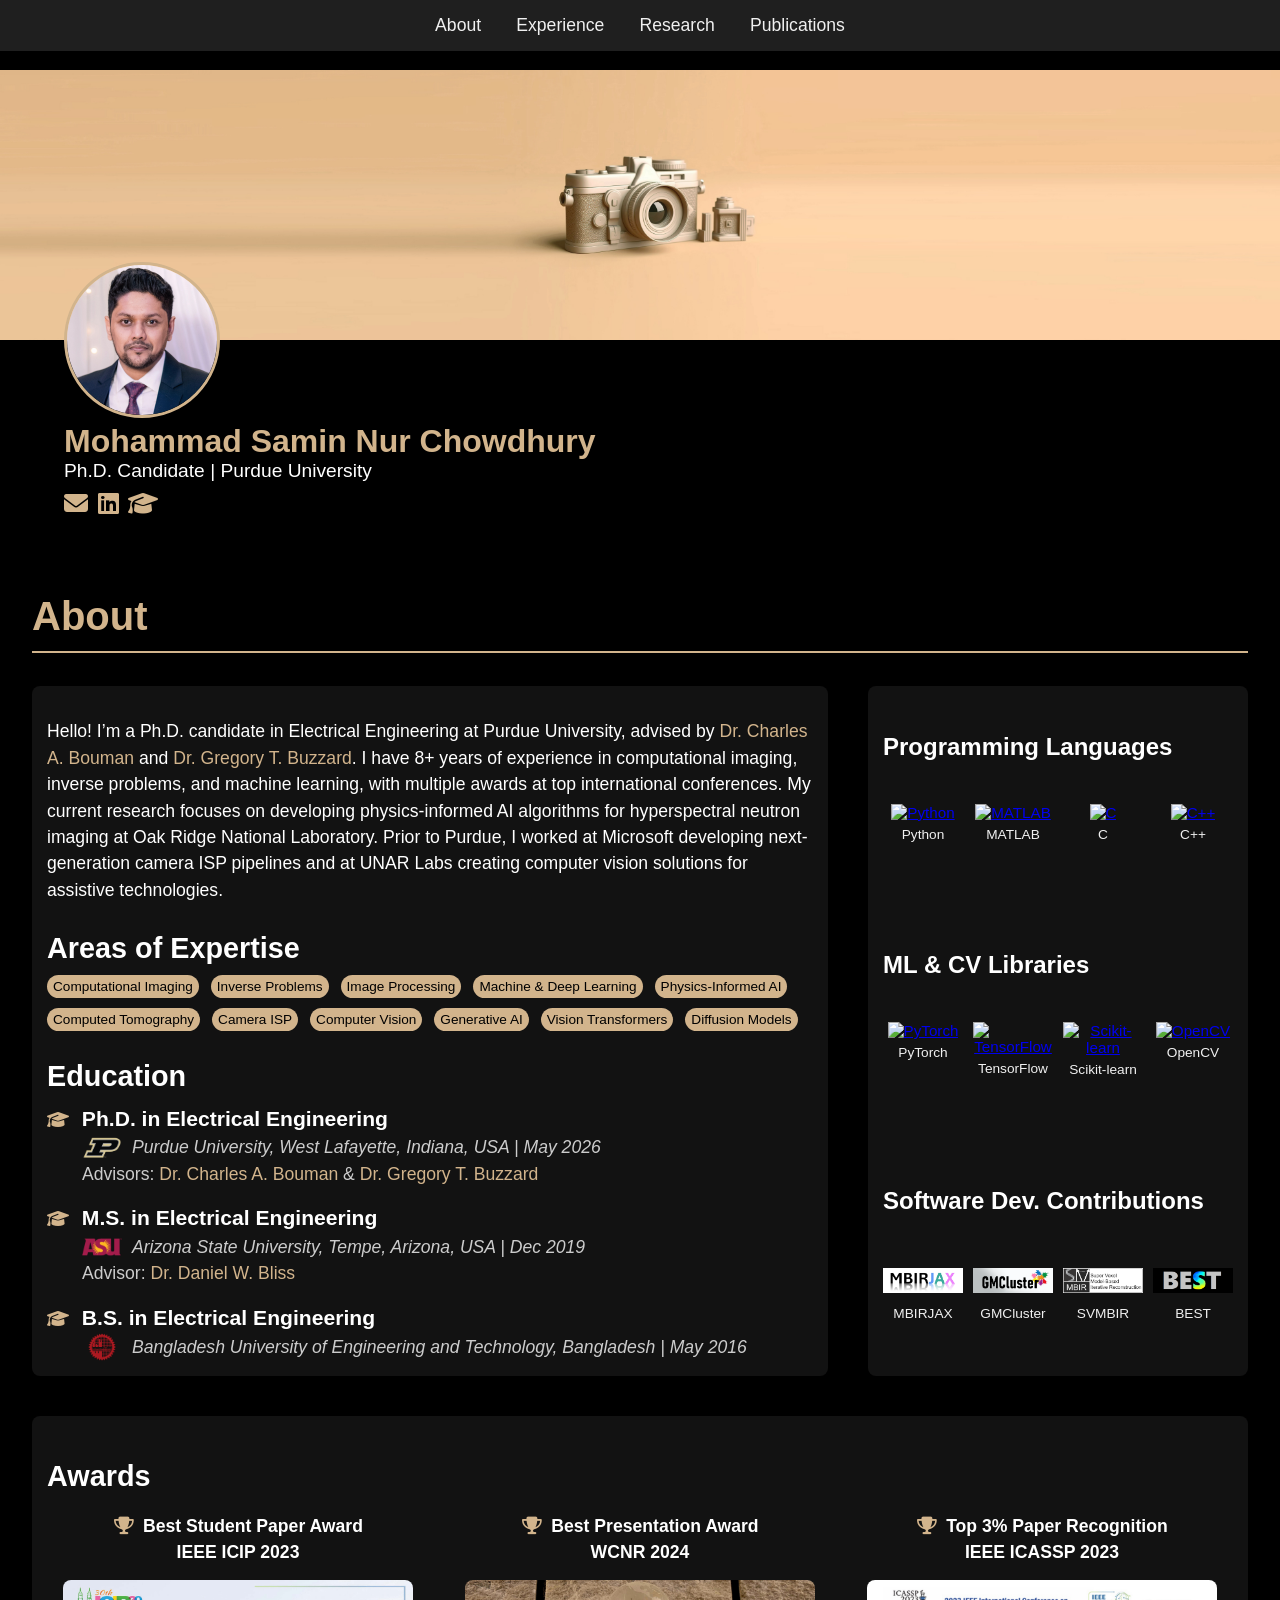
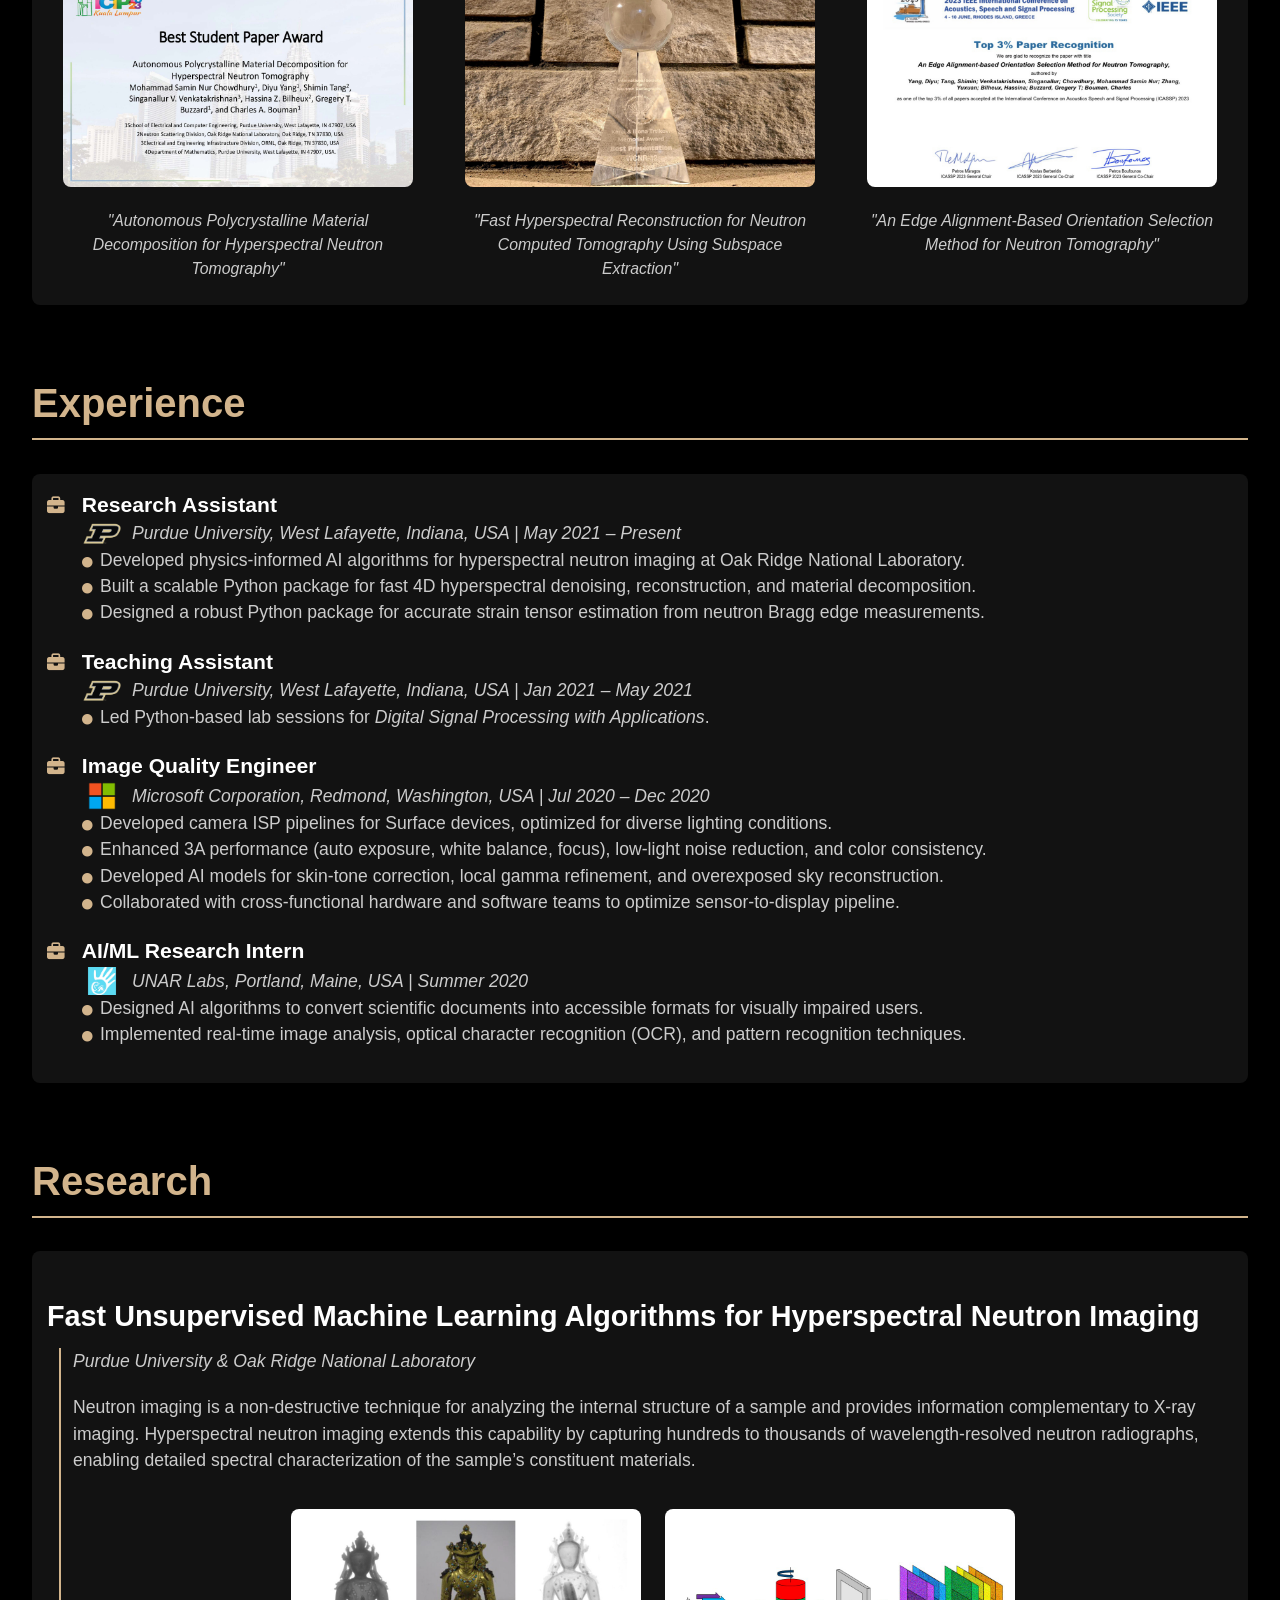
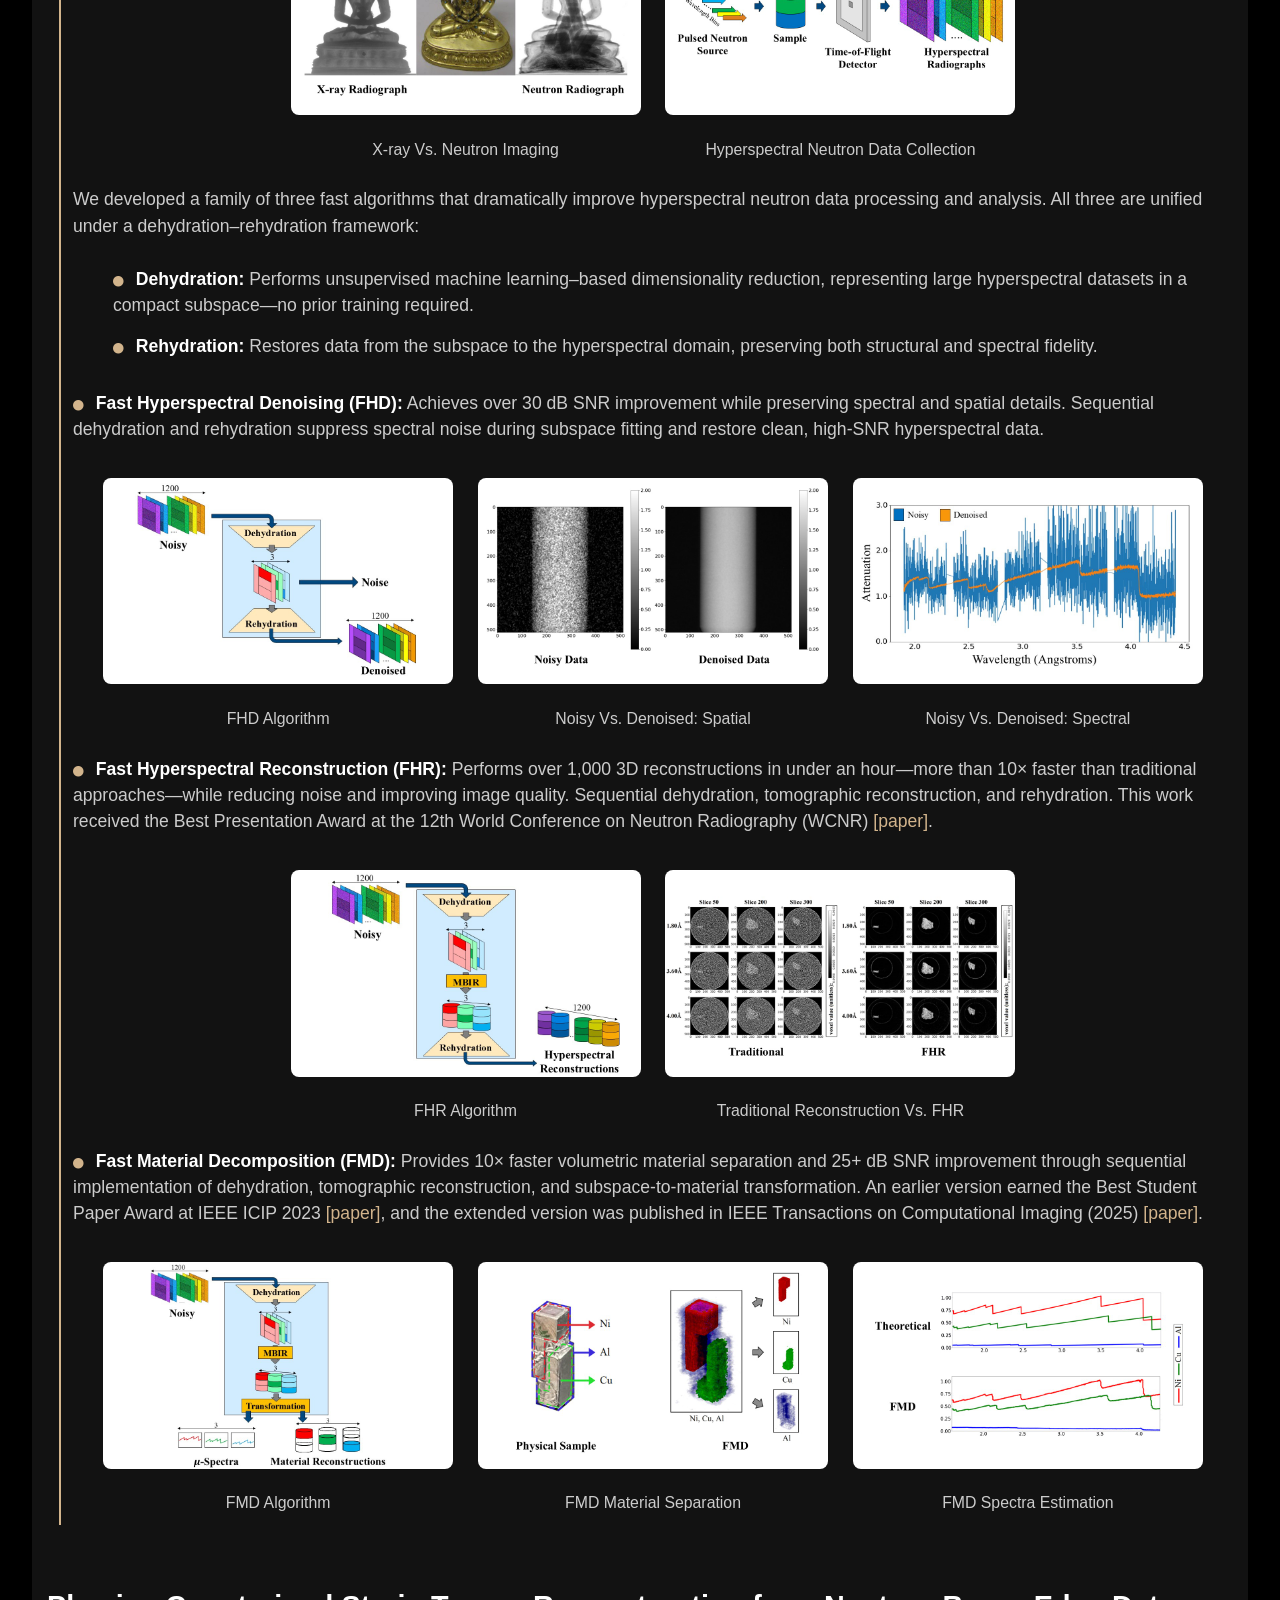
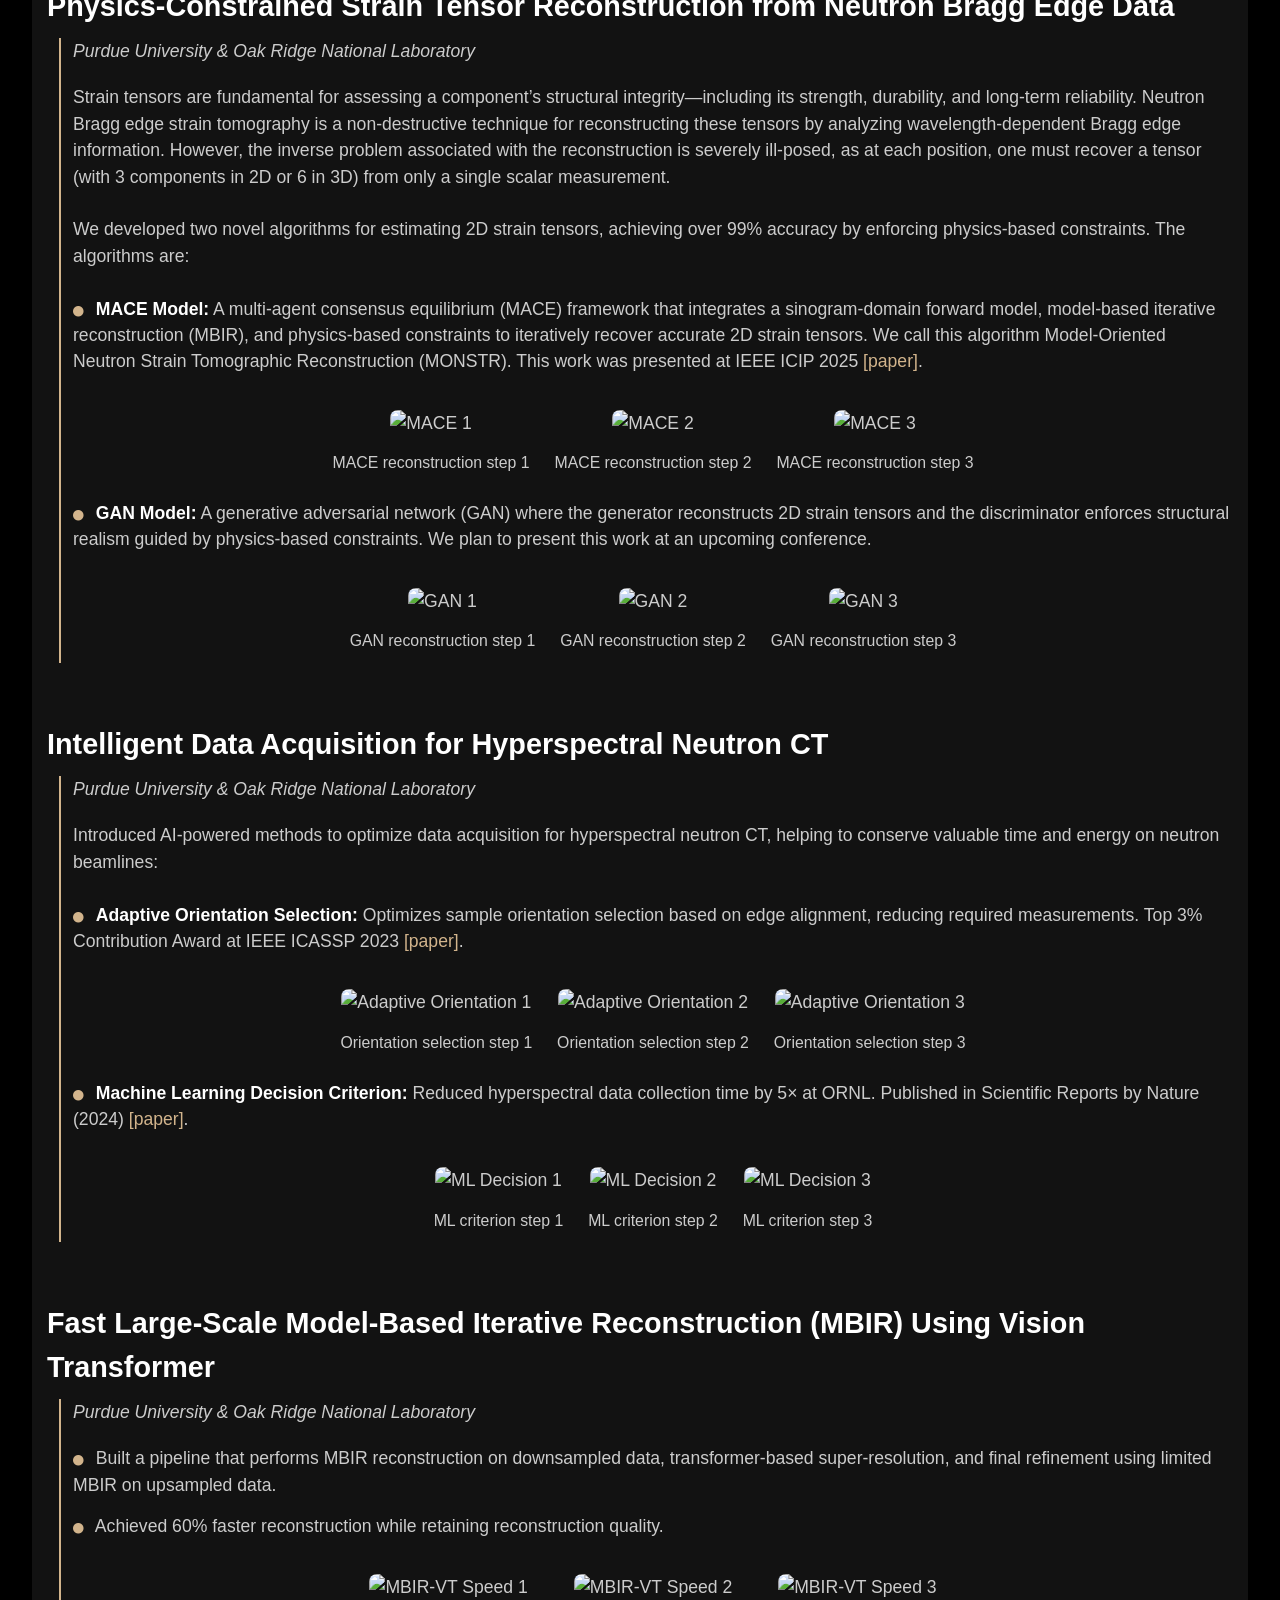
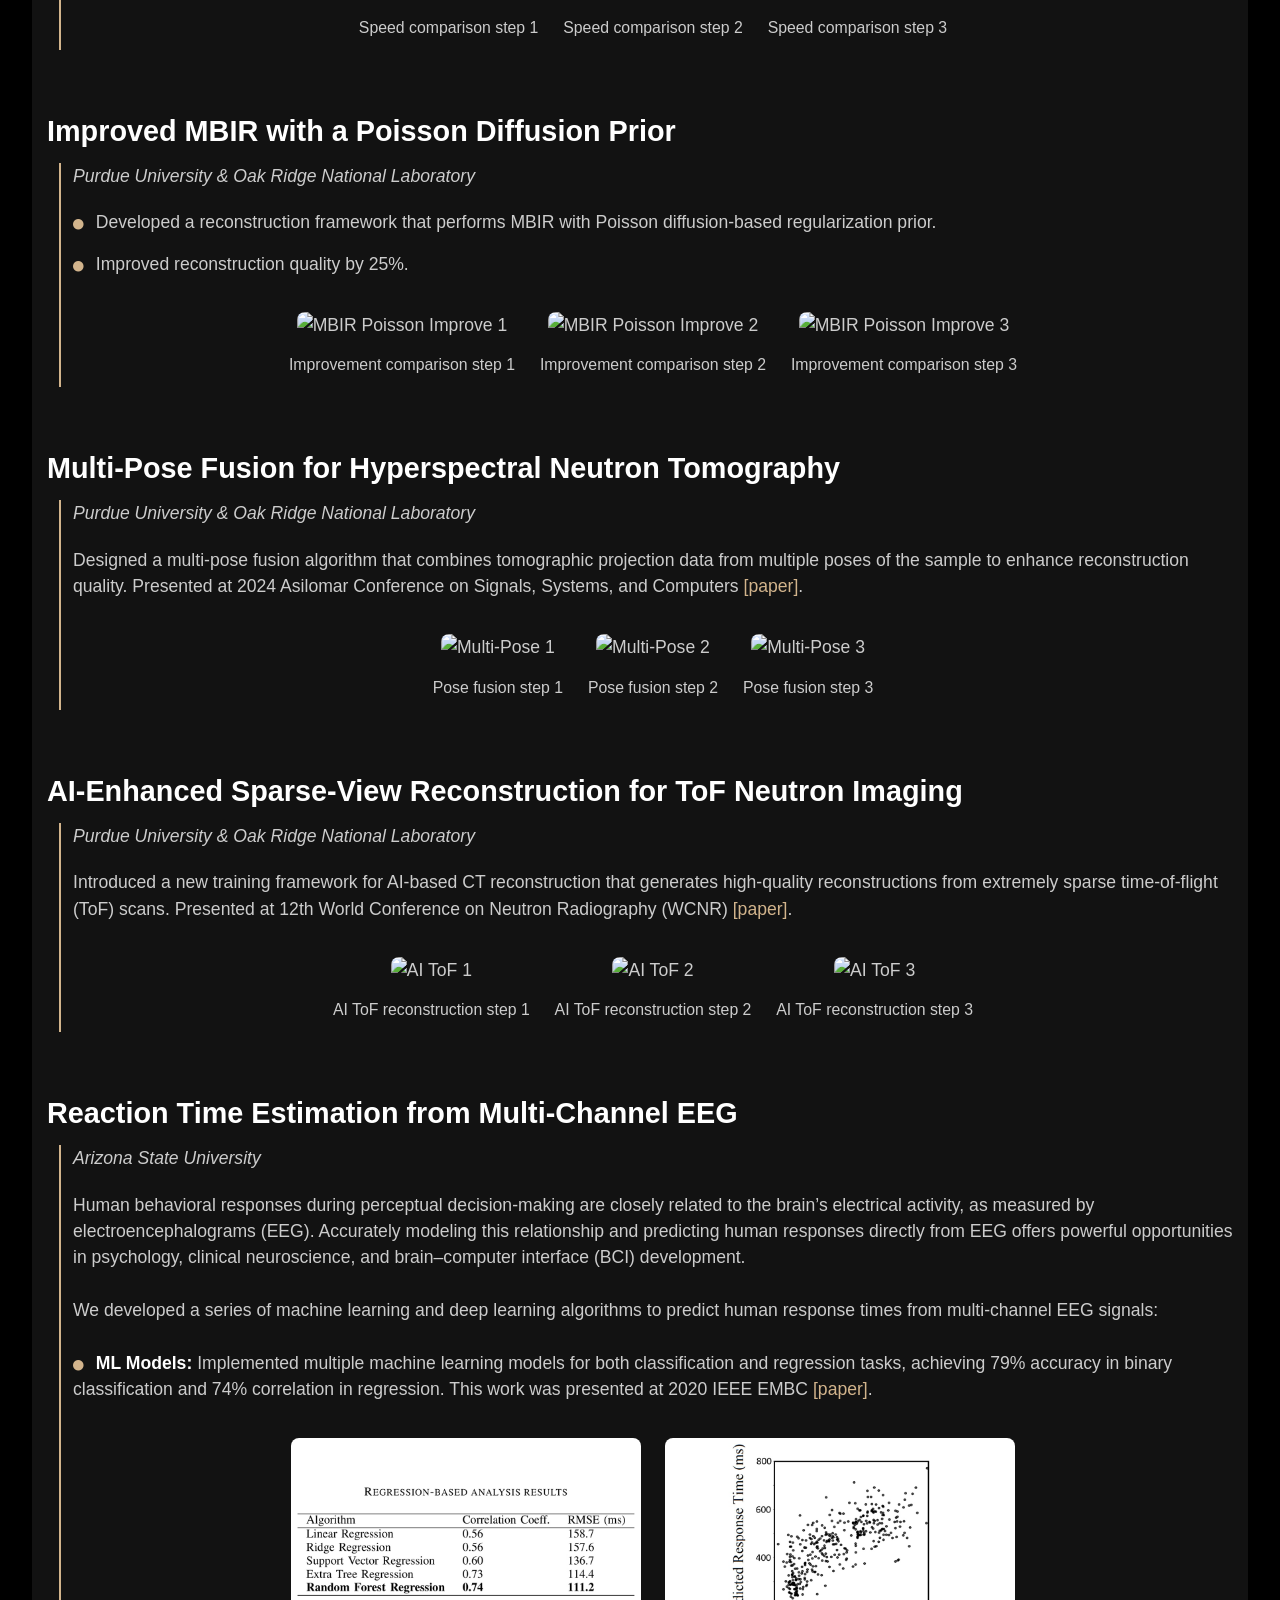
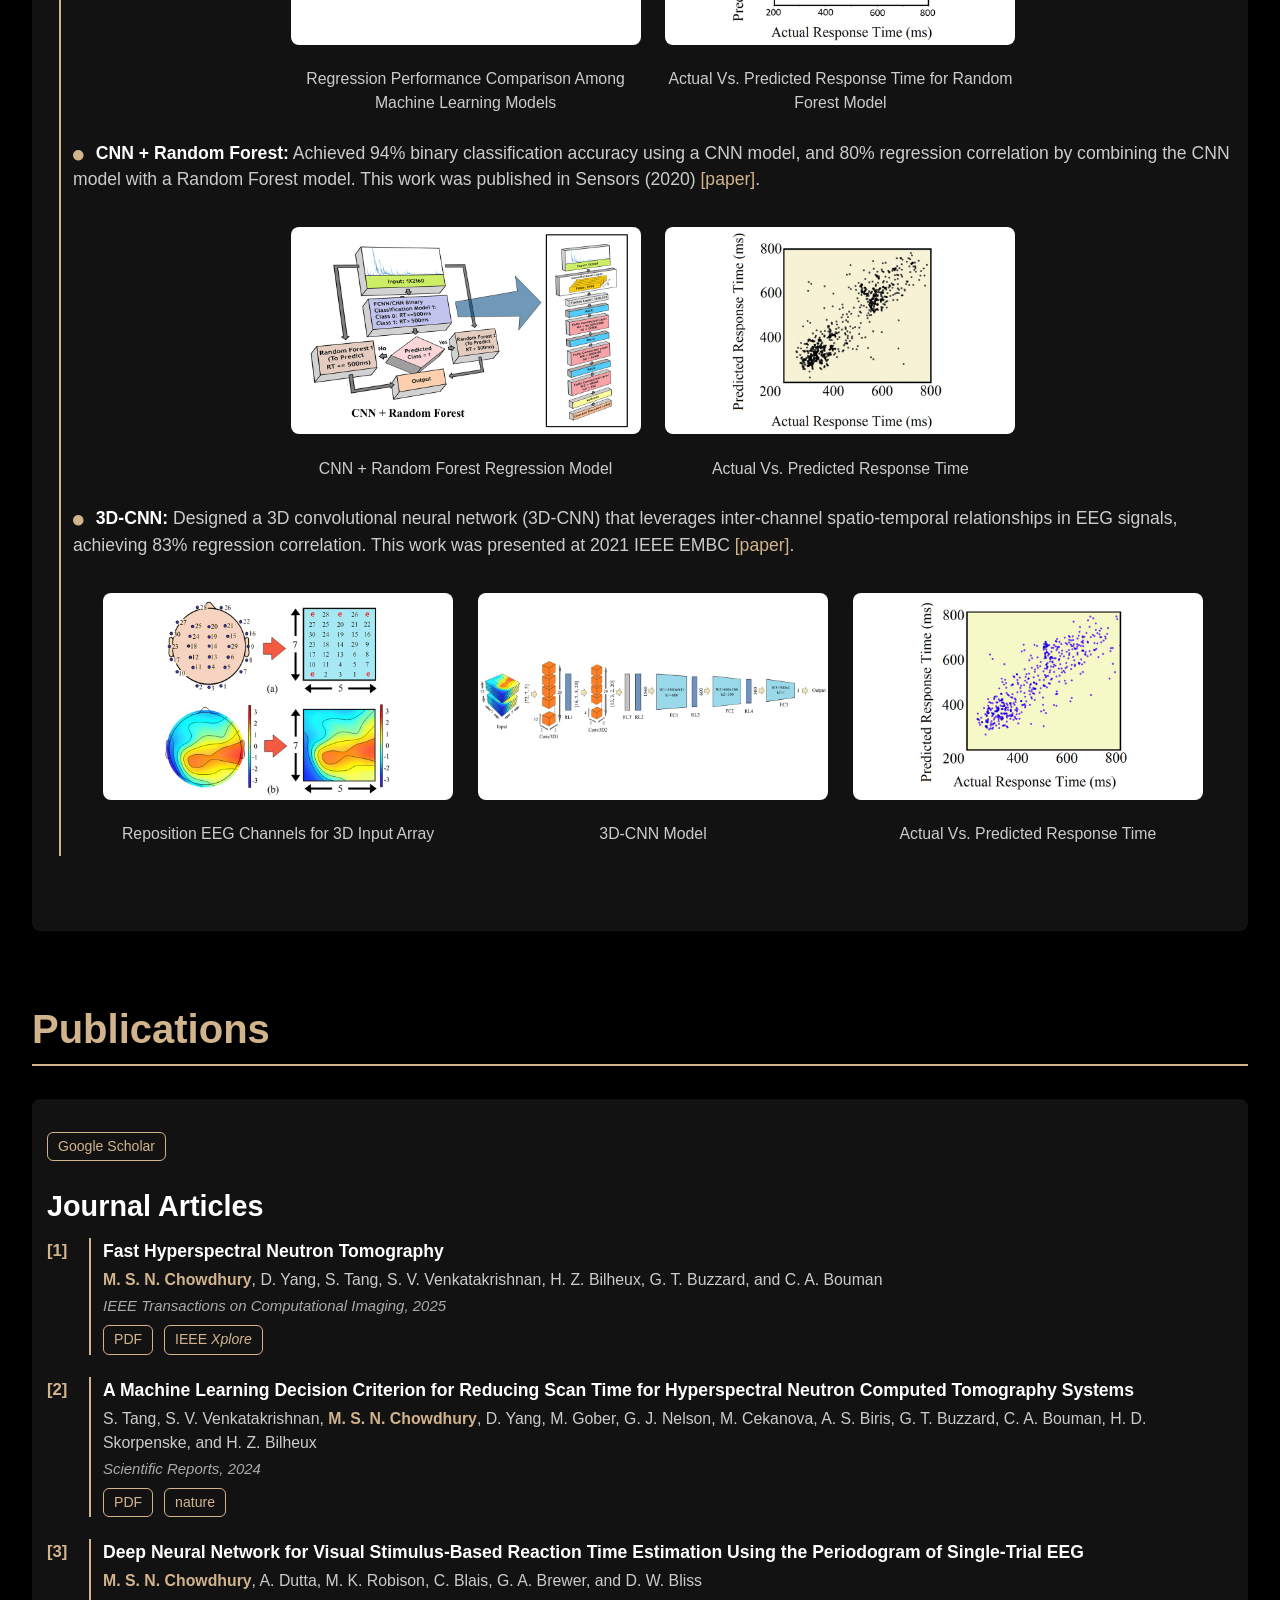
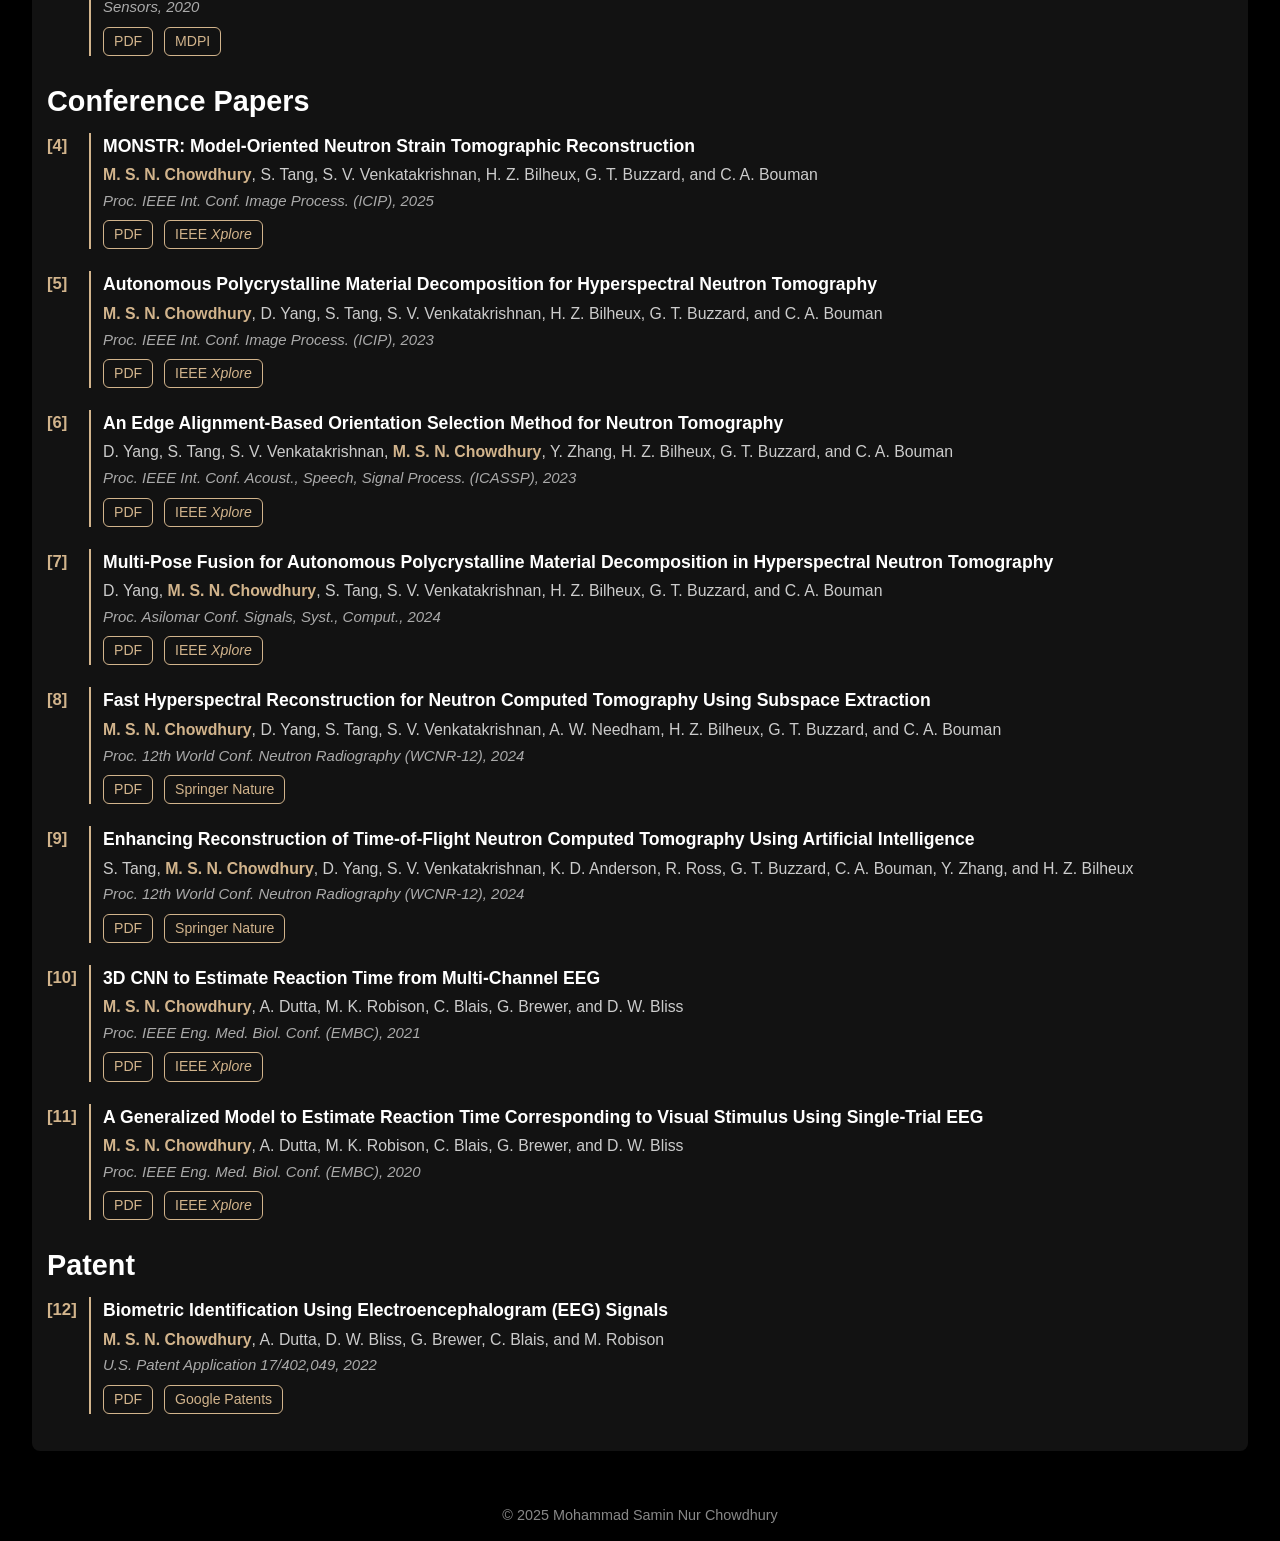
==== commit 79231ba3: "Updated" ====
--- a/index.html
+++ b/index.html
@@ -855,13 +855,20 @@
             <em>Purdue University & Oak Ridge National Laboratory</em>
           </div>
           <div style="color:#ccc;">
-            Achieved over 99% accurate 2D strain tensor reconstruction by enforcing physics-based constraints. Developed
-            two algorithms for the purpose:<br><br>
+            Strain tensors are fundamental for assessing a component’s structural integrity—including its strength, durability,
+            and long-term reliability. Neutron Bragg edge strain tomography is a non-destructive technique for reconstructing
+            these tensors by analyzing wavelength-dependent Bragg edge information. However, the inverse problem associated
+            with the reconstruction is severely ill-posed, as at each position, one must recover a tensor (with 3 components
+            in 2D or 6 in 3D) from only a single scalar measurement.<br><br>
+
+            We developed two novel algorithms for estimating 2D strain tensors, achieving over 99% accuracy by enforcing
+            physics-based constraints. The algorithms are:<br><br>
             <ul style="list-style:none; padding:0; margin:0;">
               <li style="margin-left:0; margin-bottom:15px;">
-                <strong style="color:#fff;">MACE Model:</strong> A multi-agent consensus equilibrium (MACE) framework integrating
-                a sinogram-domain forward model for strain, model-based iterative reconstruction (MBIR), and physics-based
-                constraints to iteratively recover accurate 3D strain tensors. This work was presented at IEEE ICIP 2025
+                <strong style="color:#fff;">MACE Model:</strong> A multi-agent consensus equilibrium (MACE) framework that
+                integrates a sinogram-domain forward model, model-based iterative reconstruction (MBIR), and physics-based
+                constraints to iteratively recover accurate 2D strain tensors. We call this algorithm Model-Oriented Neutron
+                Strain Tomographic Reconstruction (MONSTR). This work was presented at IEEE ICIP 2025
                 <a href="publications/chowdhury_2025_monstr.pdf" target="_blank" class="dir-link">[paper]</a>.
               </li>
               <div class="site-images">
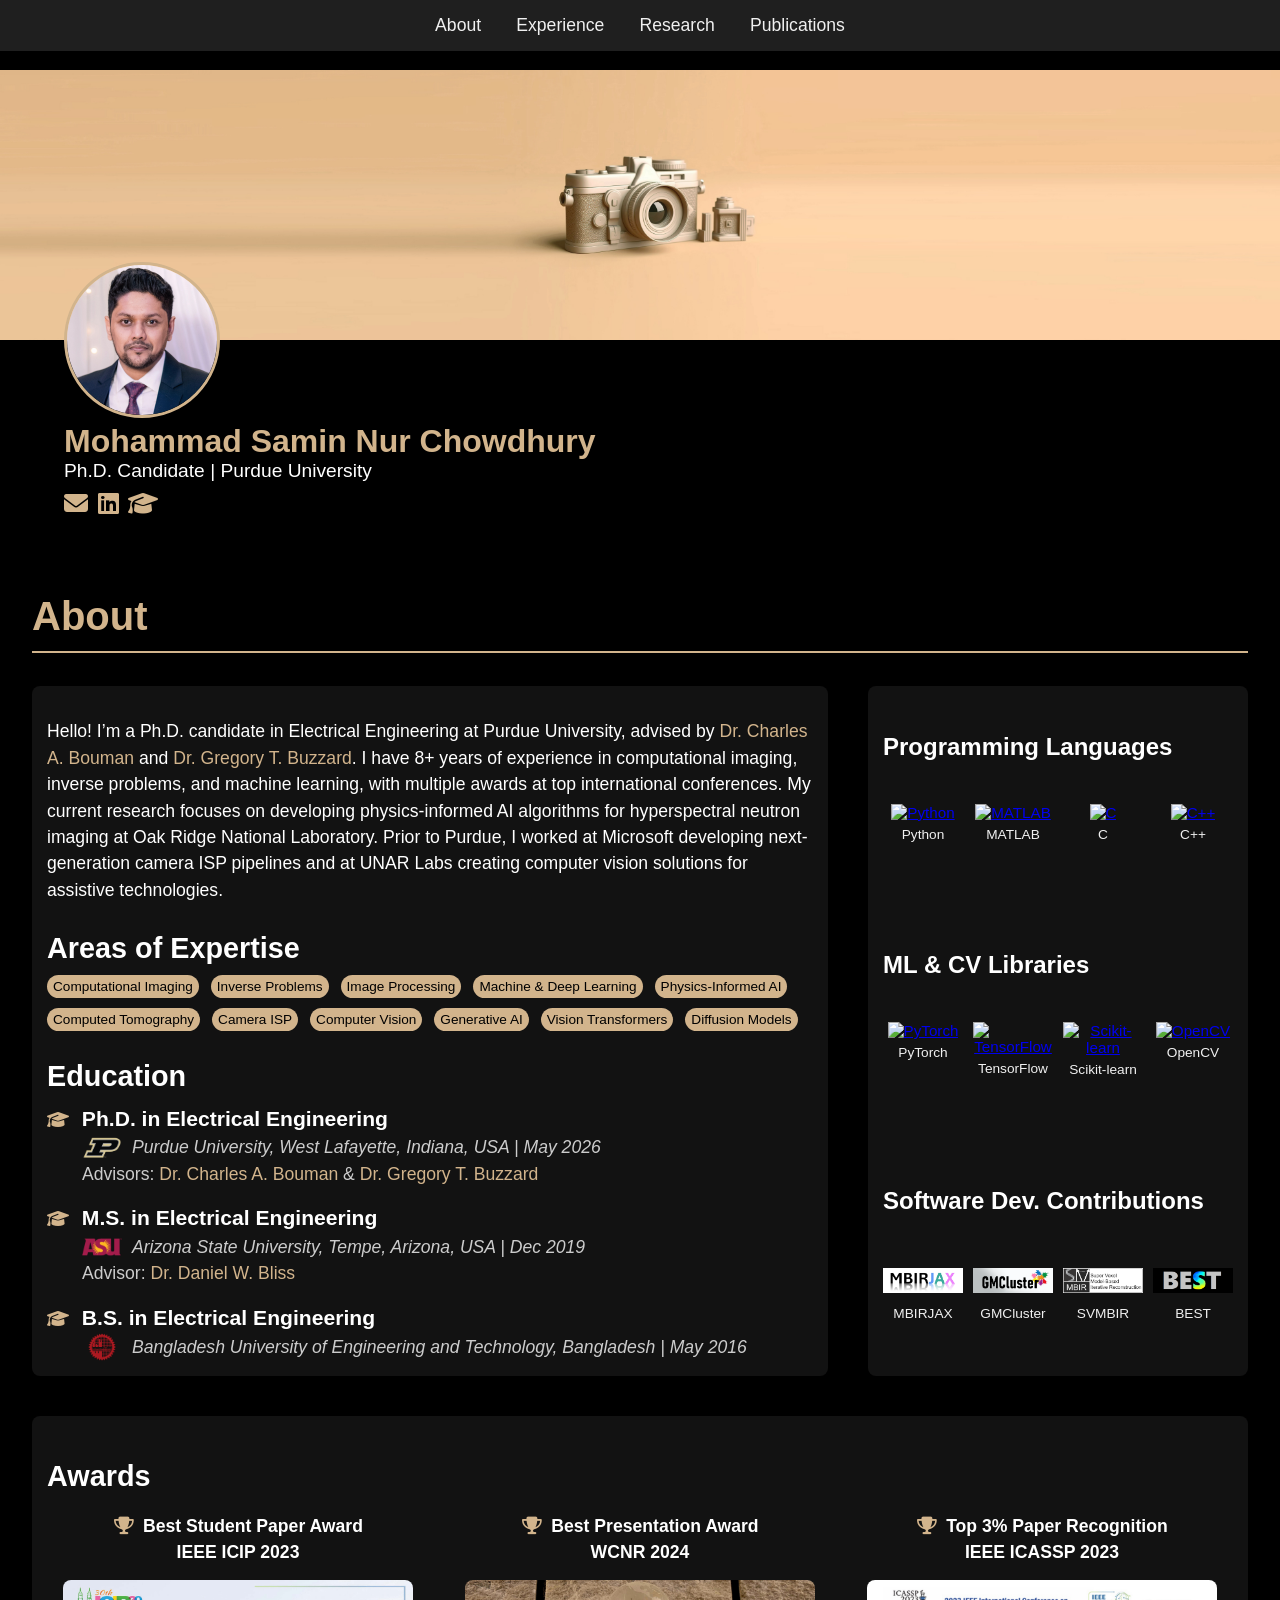
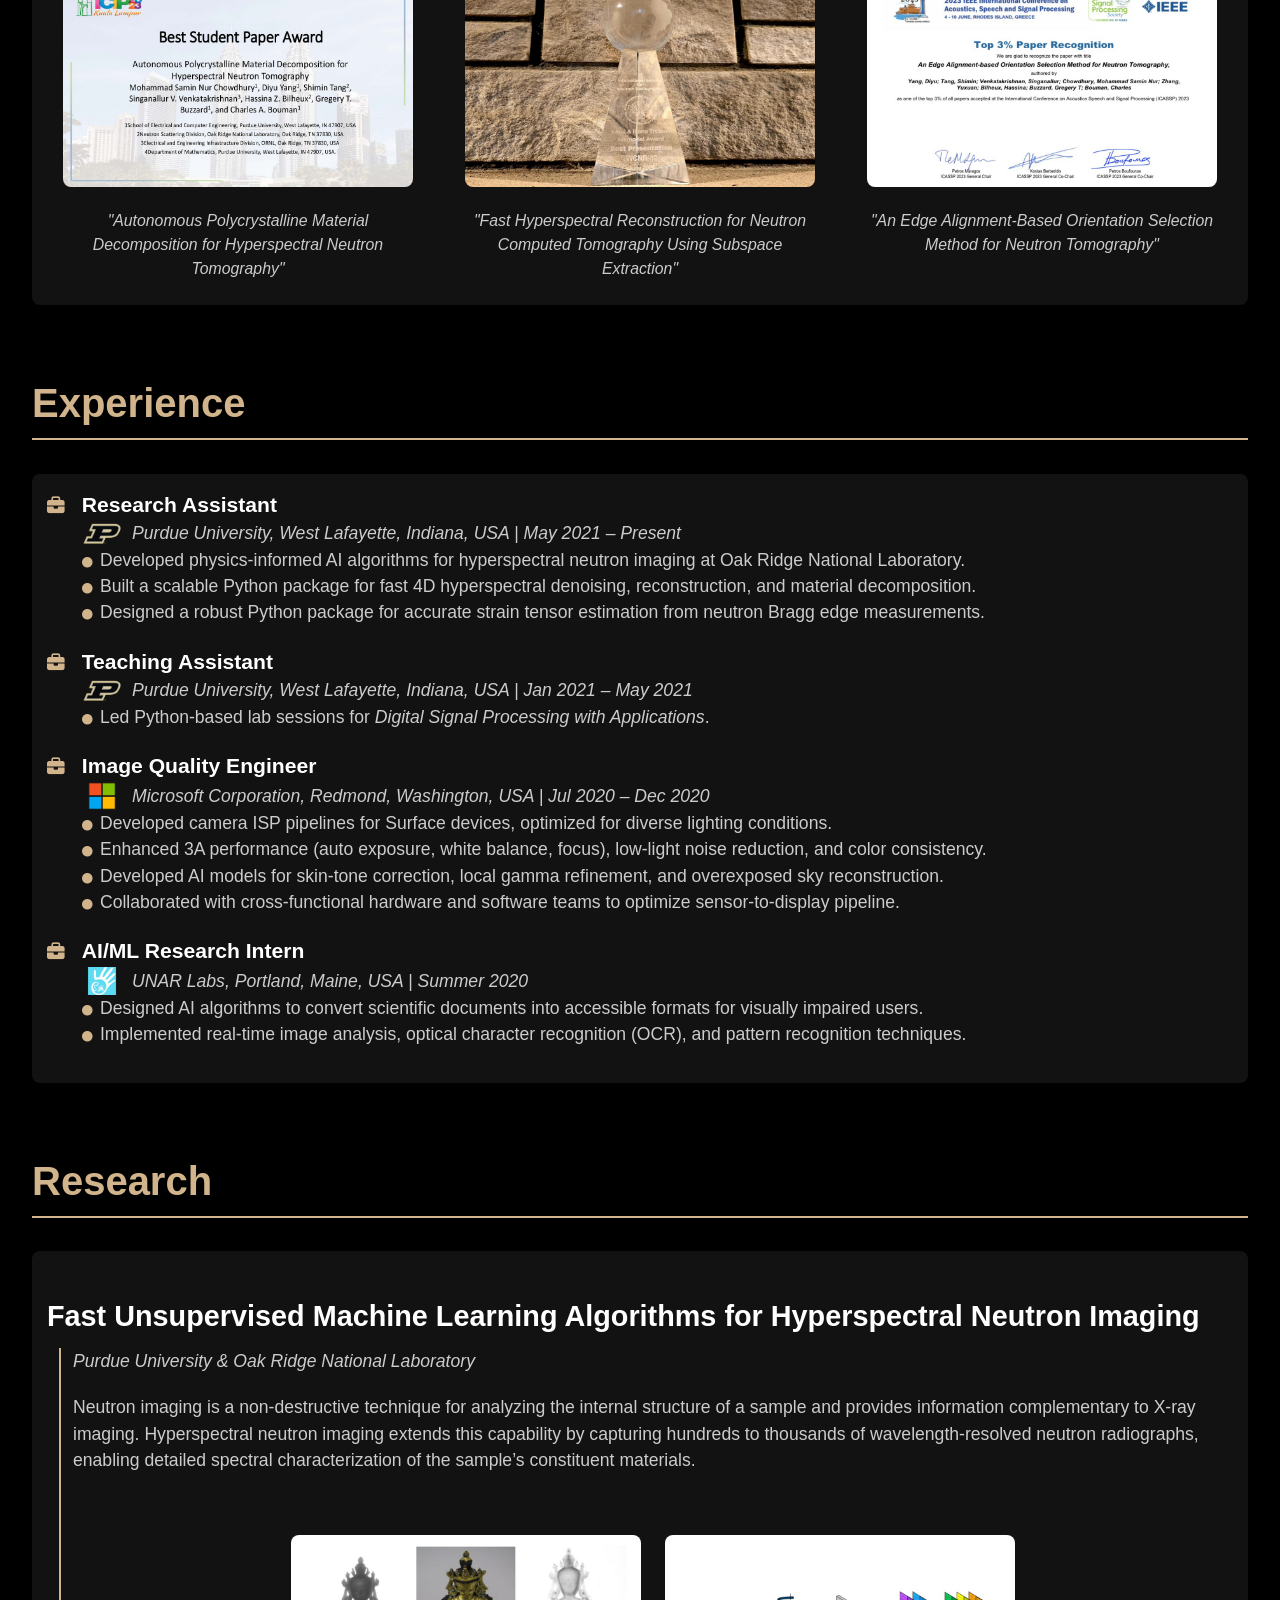
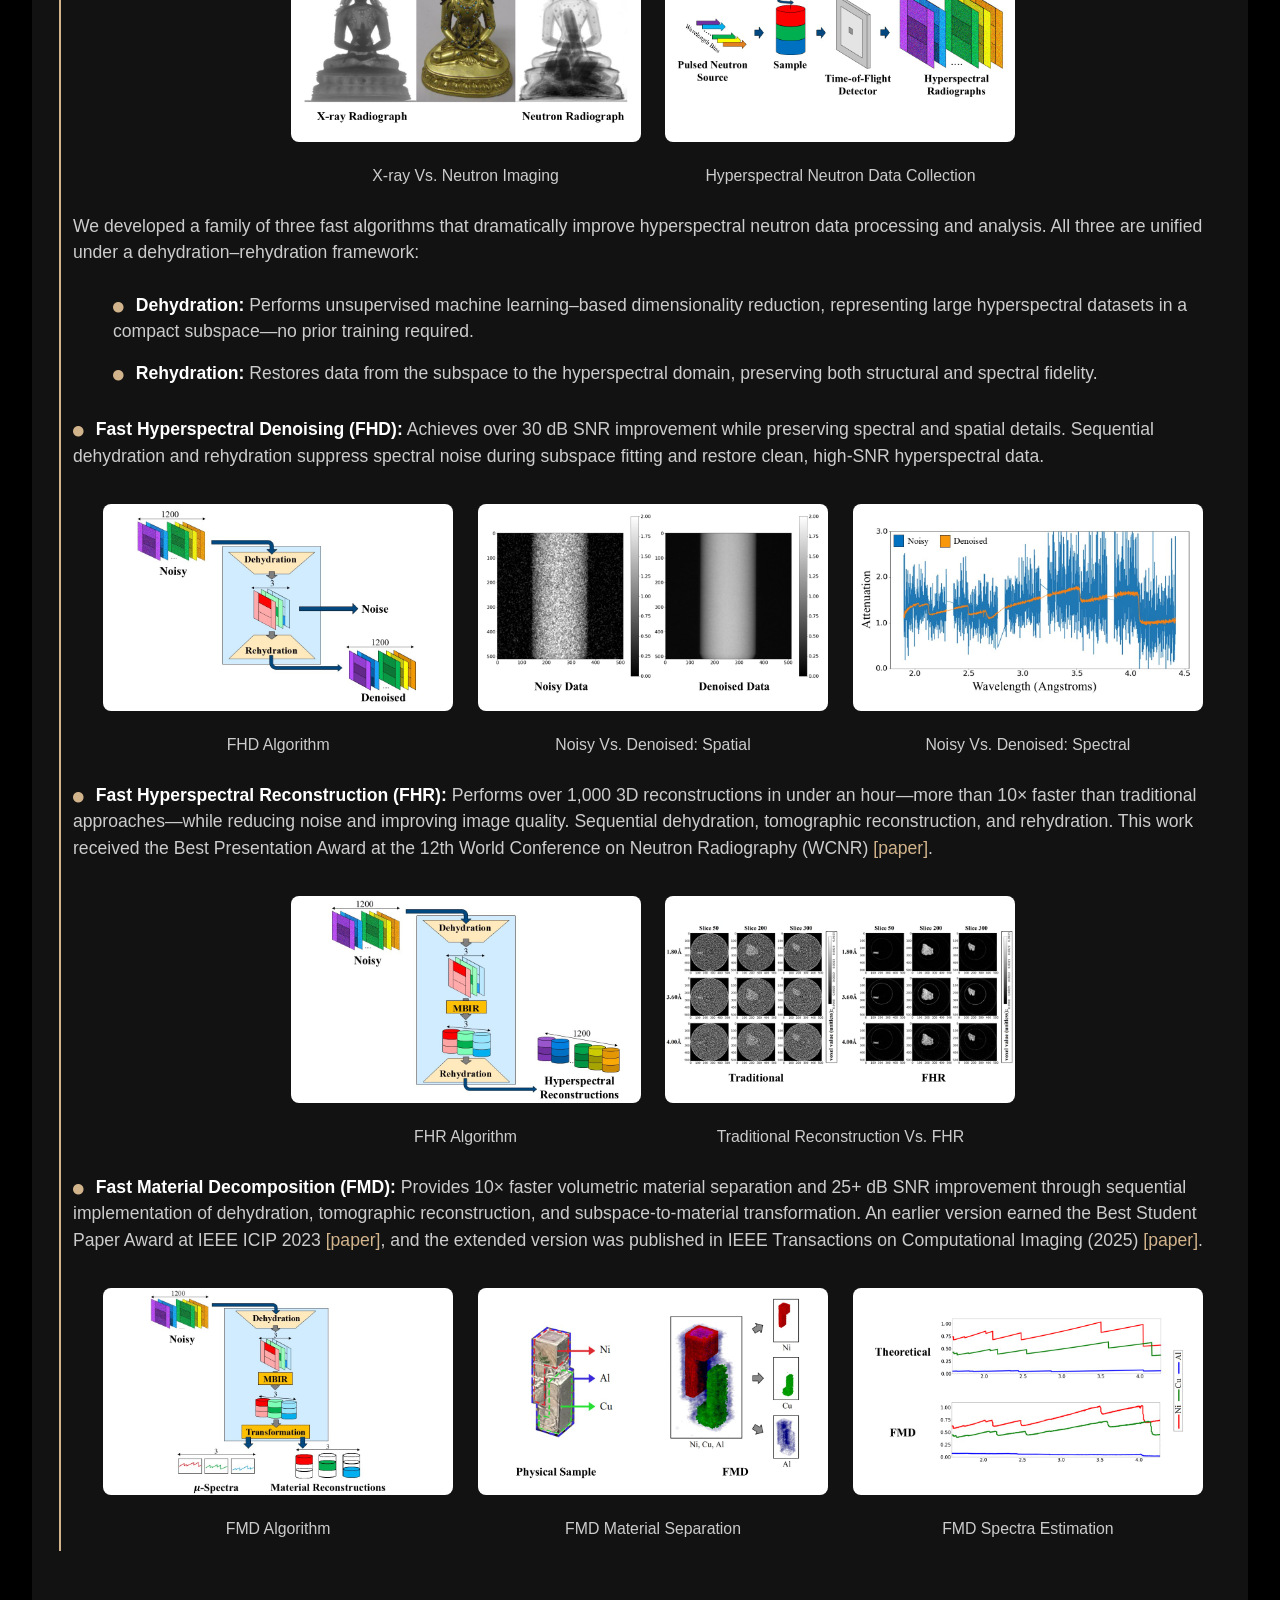
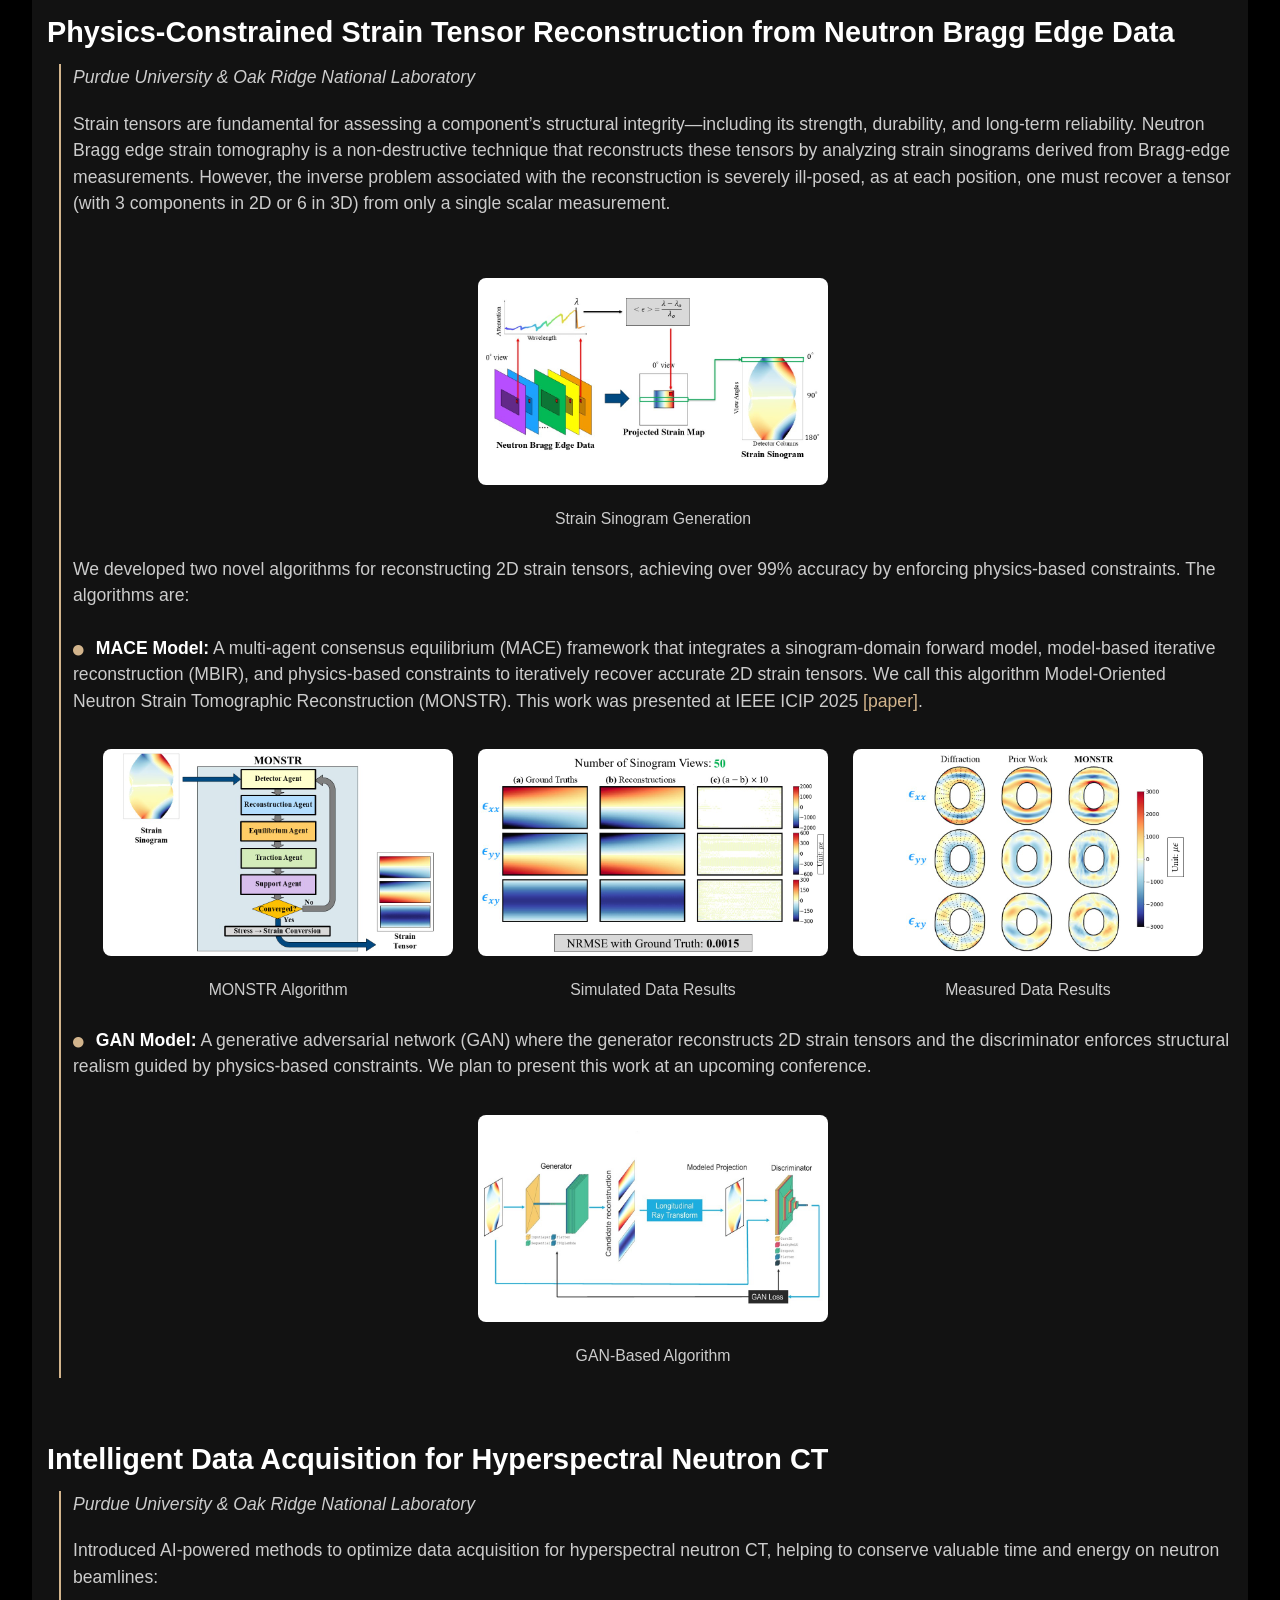
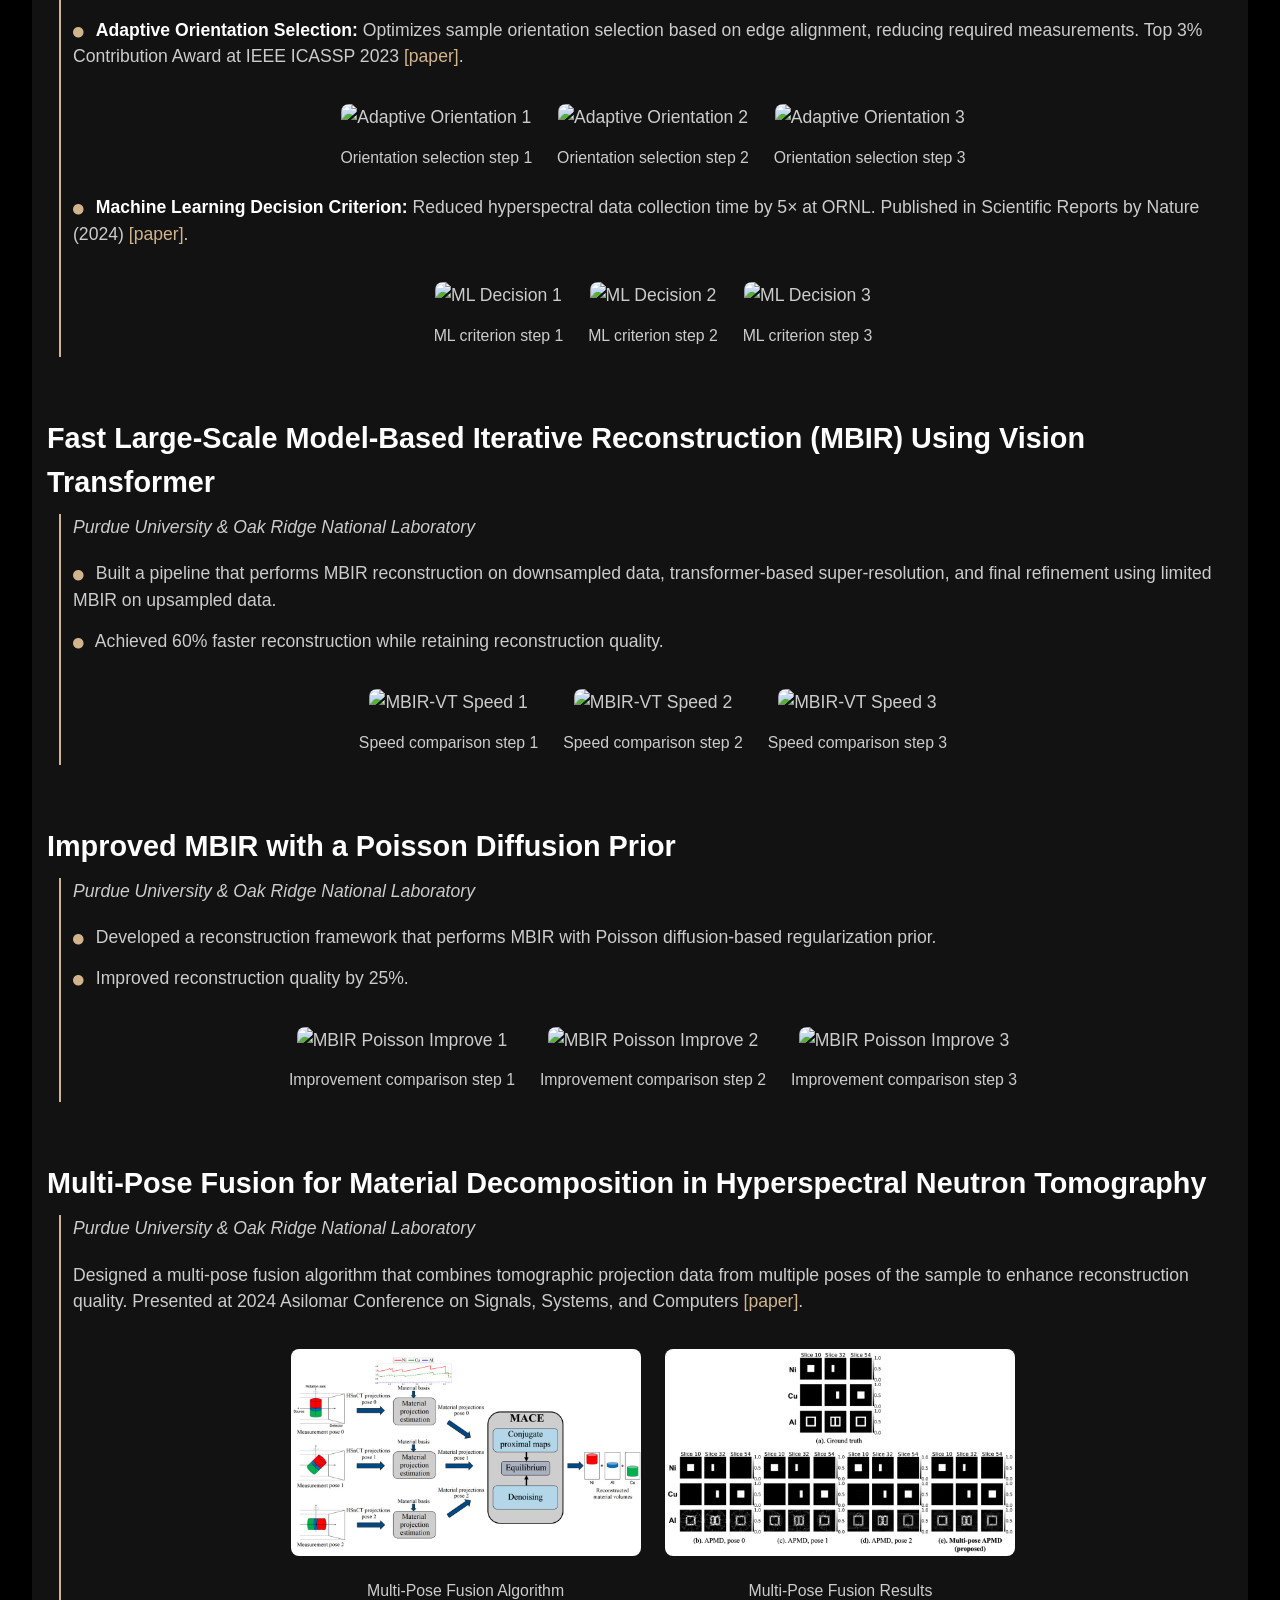
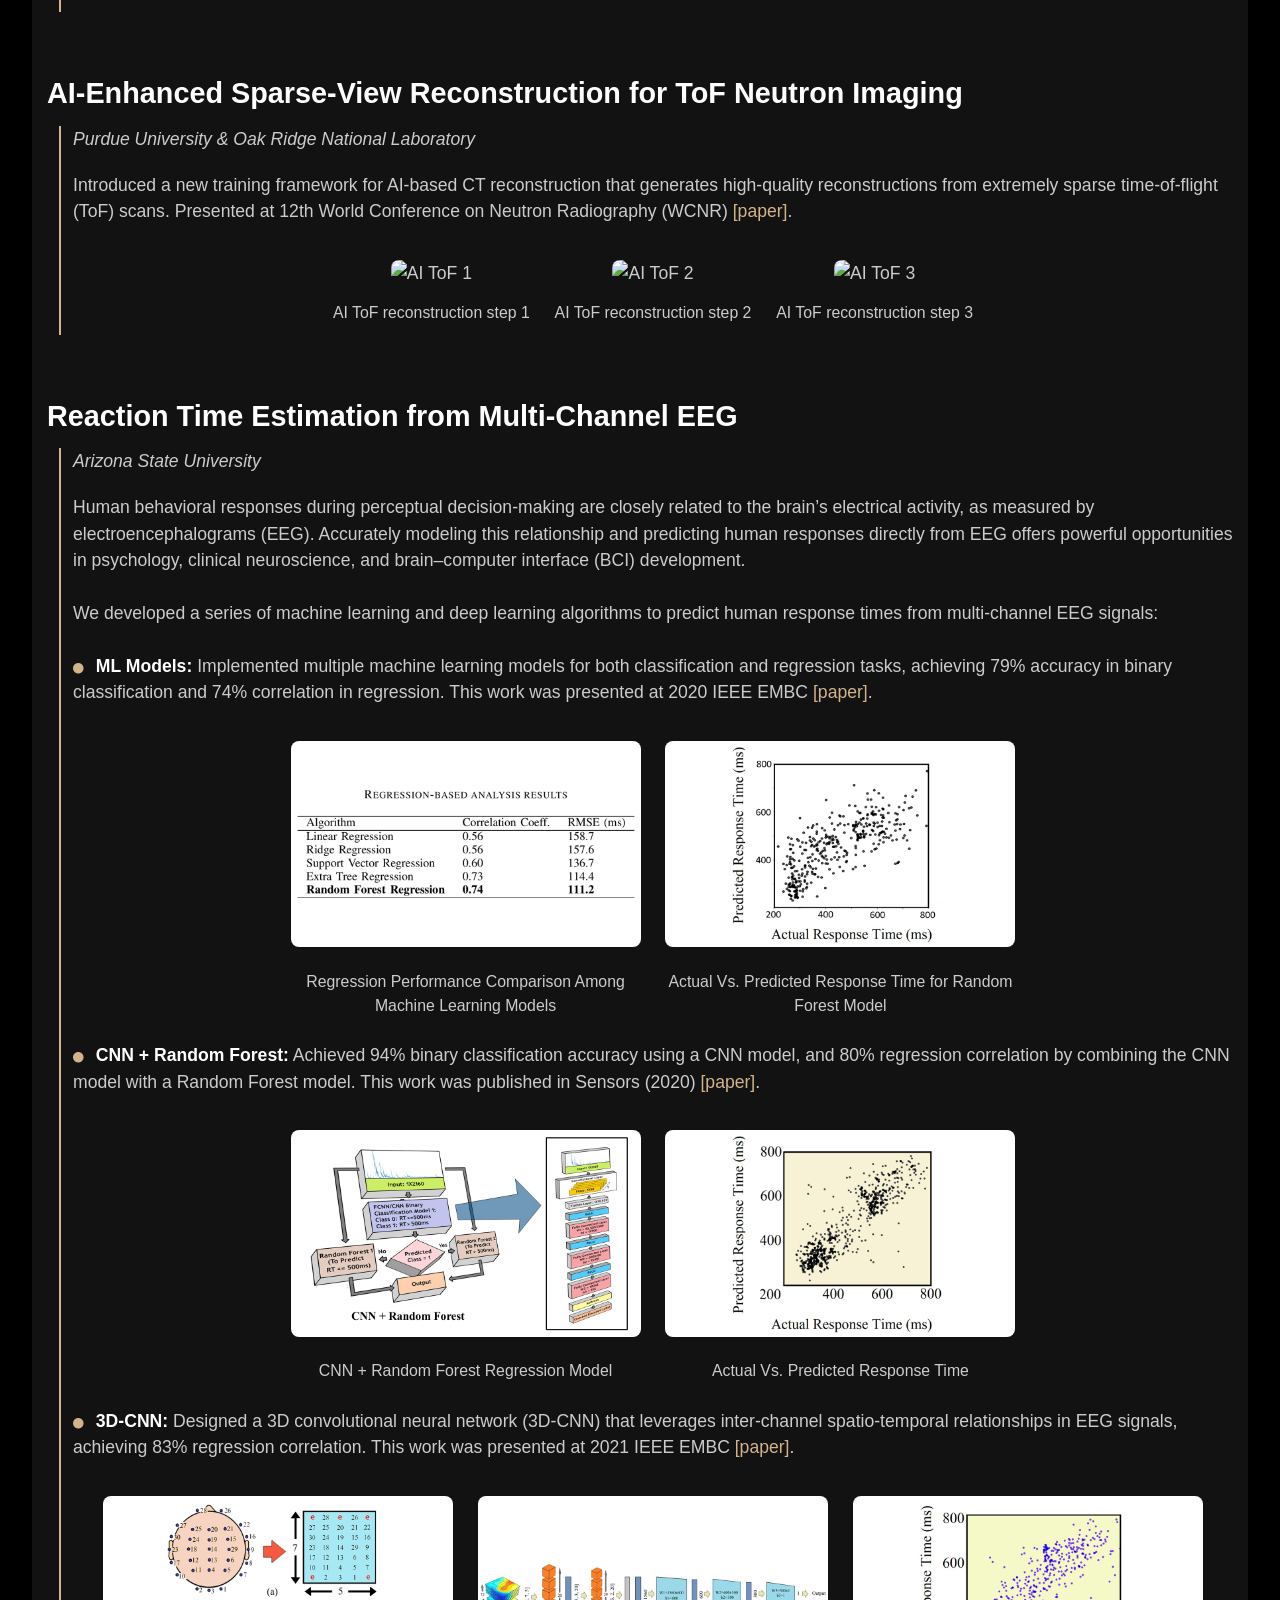
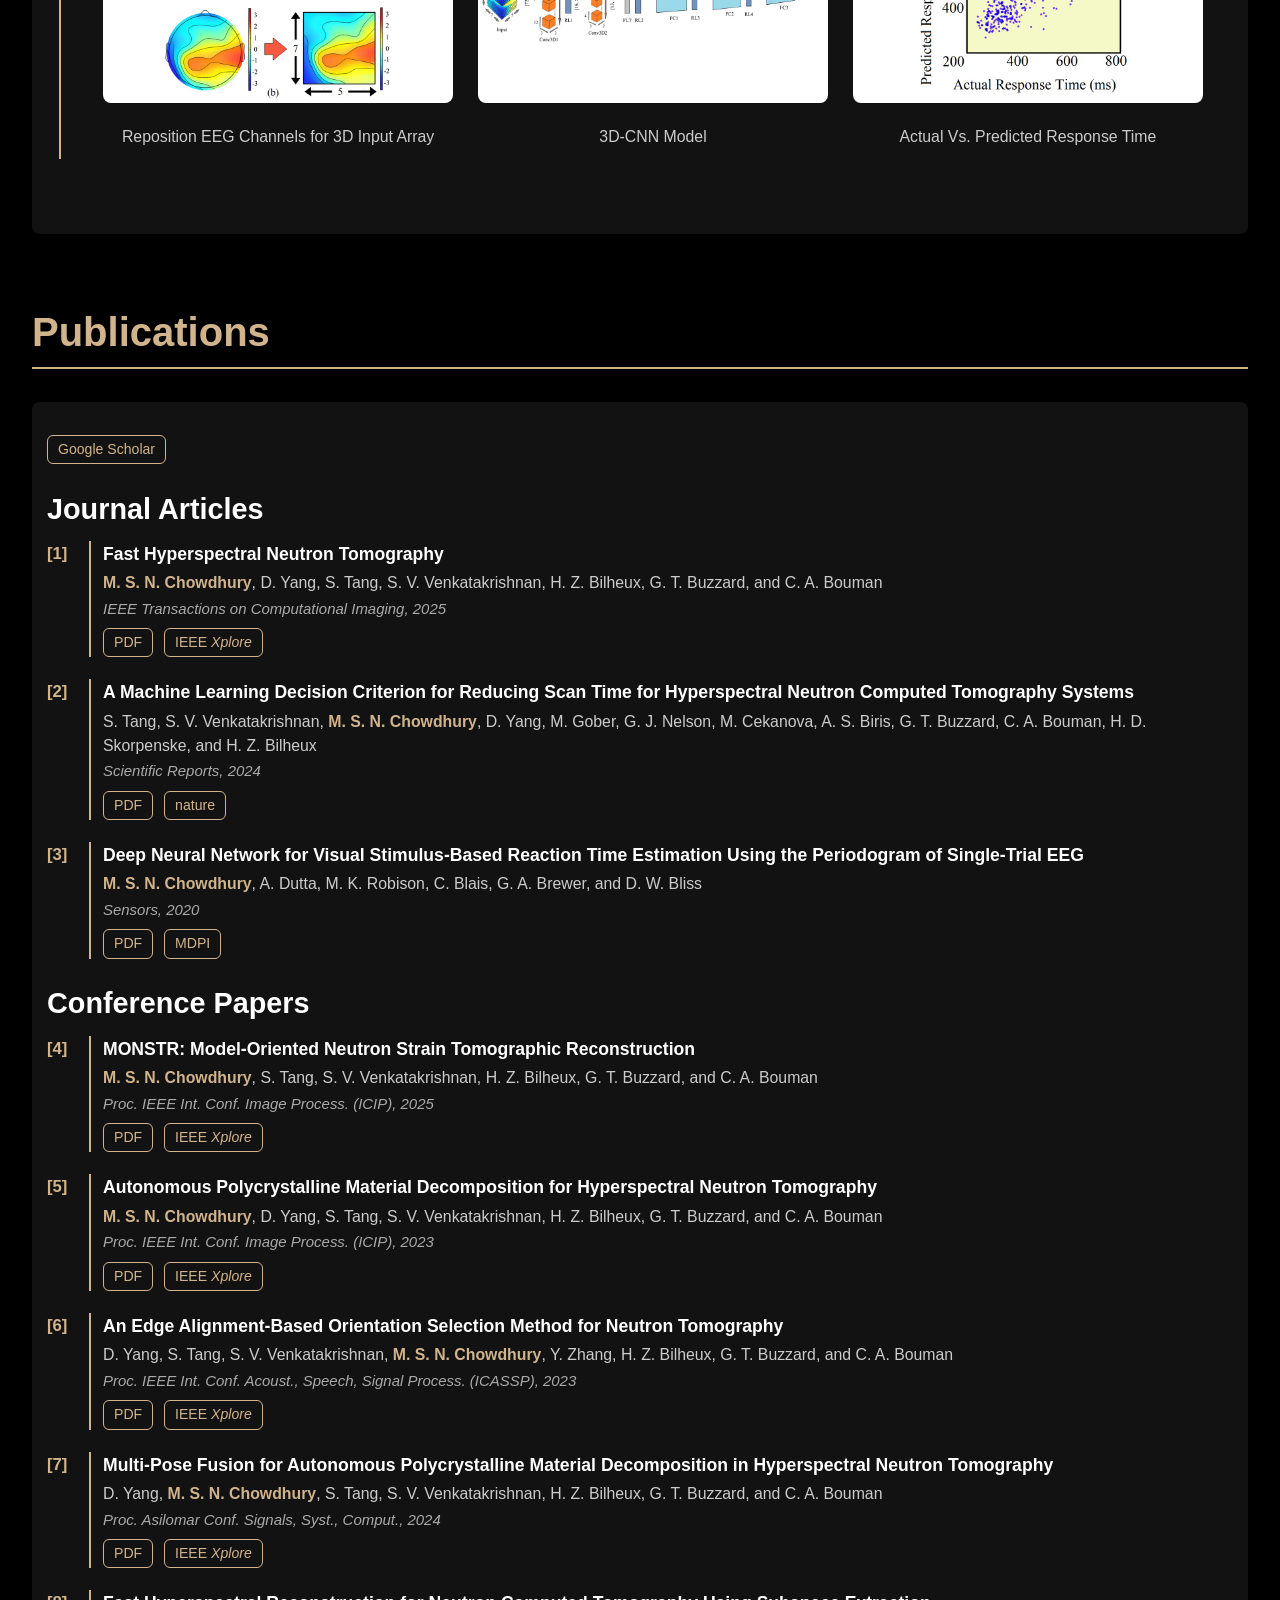
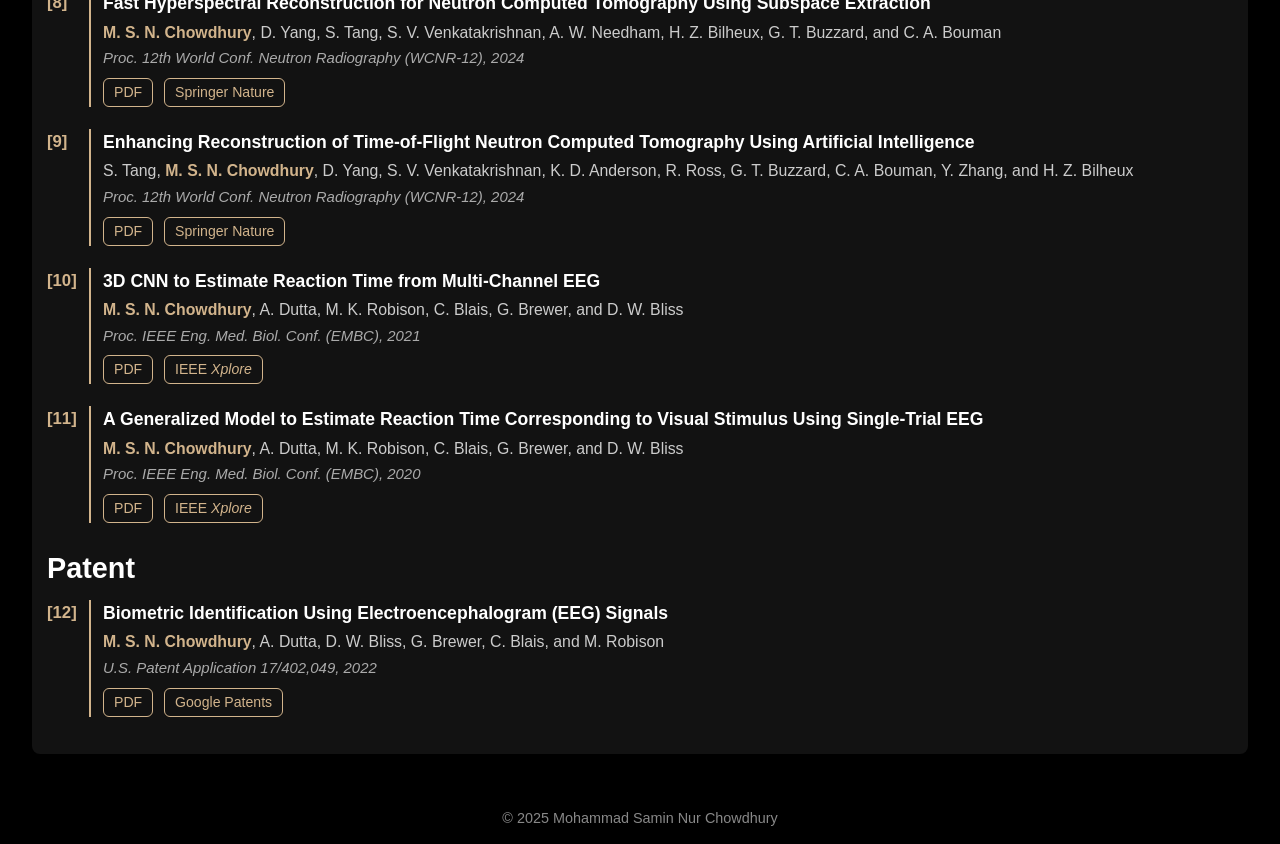
==== commit da4e6d2f: "Updated" ====
--- a/index.html
+++ b/index.html
@@ -751,7 +751,7 @@
             Neutron imaging is a non-destructive technique for analyzing the internal structure of a sample and provides
             information complementary to X-ray imaging. Hyperspectral neutron imaging extends this capability by capturing
             hundreds to thousands of wavelength-resolved neutron radiographs, enabling detailed spectral characterization
-            of the sample’s constituent materials.
+            of the sample’s constituent materials.<br><br>
             <div class="site-images">
               <figure>
                 <img src="research/research_1_1.JPG" alt="X-ray Vs. Neutron Imaging">
@@ -856,12 +856,18 @@
           </div>
           <div style="color:#ccc;">
             Strain tensors are fundamental for assessing a component’s structural integrity—including its strength, durability,
-            and long-term reliability. Neutron Bragg edge strain tomography is a non-destructive technique for reconstructing
-            these tensors by analyzing wavelength-dependent Bragg edge information. However, the inverse problem associated
-            with the reconstruction is severely ill-posed, as at each position, one must recover a tensor (with 3 components
-            in 2D or 6 in 3D) from only a single scalar measurement.<br><br>
-
-            We developed two novel algorithms for estimating 2D strain tensors, achieving over 99% accuracy by enforcing
+            and long-term reliability. Neutron Bragg edge strain tomography is a non-destructive technique that reconstructs
+            these tensors by analyzing strain sinograms derived from Bragg-edge measurements. However, the inverse problem
+            associated with the reconstruction is severely ill-posed, as at each position, one must recover a tensor (with
+            3 components in 2D or 6 in 3D) from only a single scalar measurement.<br><br>
+            <div class="site-images">
+              <figure>
+                <img src="research/research_2_1.JPG" alt="Strain Sinogram Generation">
+                <figcaption>Strain Sinogram Generation</figcaption>
+              </figure>
+            </div>
+
+            We developed two novel algorithms for reconstructing 2D strain tensors, achieving over 99% accuracy by enforcing
             physics-based constraints. The algorithms are:<br><br>
             <ul style="list-style:none; padding:0; margin:0;">
               <li style="margin-left:0; margin-bottom:15px;">
@@ -873,16 +879,16 @@
               </li>
               <div class="site-images">
                 <figure>
-                  <img src="images/mace_1.JPG" alt="MACE 1">
-                  <figcaption>MACE reconstruction step 1</figcaption>
-                </figure>
-                <figure>
-                  <img src="images/mace_2.JPG" alt="MACE 2">
-                  <figcaption>MACE reconstruction step 2</figcaption>
-                </figure>
-                <figure>
-                  <img src="images/mace_3.JPG" alt="MACE 3">
-                  <figcaption>MACE reconstruction step 3</figcaption>
+                  <img src="research/research_2_2.JPG" alt="MONSTR Algorithm">
+                  <figcaption>MONSTR Algorithm</figcaption>
+                </figure>
+                <figure>
+                  <img src="research/research_2_3.JPG" alt="Simulated Data Results">
+                  <figcaption>Simulated Data Results</figcaption>
+                </figure>
+                <figure>
+                  <img src="research/research_2_4.JPG" alt="Measured Data Results">
+                  <figcaption>Measured Data Results</figcaption>
                 </figure>
               </div>
 
@@ -893,16 +899,8 @@
               </li>
               <div class="site-images">
                 <figure>
-                  <img src="images/gan_1.JPG" alt="GAN 1">
-                  <figcaption>GAN reconstruction step 1</figcaption>
-                </figure>
-                <figure>
-                  <img src="images/gan_2.JPG" alt="GAN 2">
-                  <figcaption>GAN reconstruction step 2</figcaption>
-                </figure>
-                <figure>
-                  <img src="images/gan_3.JPG" alt="GAN 3">
-                  <figcaption>GAN reconstruction step 3</figcaption>
+                  <img src="research/research_2_5.JPG" alt="GAN 1">
+                  <figcaption>GAN-Based Algorithm</figcaption>
                 </figure>
               </div>
 
@@ -1043,7 +1041,7 @@
 
       <!-- 6th Sub-Section -->
       <li class="research-item" style="margin-bottom:60px;">
-        <h3>Multi-Pose Fusion for Hyperspectral Neutron Tomography</h3>
+        <h3>Multi-Pose Fusion for Material Decomposition in Hyperspectral Neutron Tomography</h3>
         <div class="with-line" style="border-left:2px solid #d2b48c; padding-left:12px; margin-top:6px;">
           <div style="color:#ccc; margin-bottom:20px;">
             <em>Purdue University & Oak Ridge National Laboratory</em>
@@ -1054,16 +1052,12 @@
             <a href="publications/chowdhury_2024_multi_pose_fusion.pdf" target="_blank" class="dir-link">[paper]</a>.
             <div class="site-images">
               <figure>
-                <img src="images/multi_pose_1.JPG" alt="Multi-Pose 1">
-                <figcaption>Pose fusion step 1</figcaption>
+                <img src="research/research_6_1.JPG" alt="Multi-Pose Fusion Algorithm">
+                <figcaption>Multi-Pose Fusion Algorithm</figcaption>
               </figure>
               <figure>
-                <img src="images/multi_pose_2.JPG" alt="Multi-Pose 2">
-                <figcaption>Pose fusion step 2</figcaption>
-              </figure>
-              <figure>
-                <img src="images/multi_pose_3.JPG" alt="Multi-Pose 3">
-                <figcaption>Pose fusion step 3</figcaption>
+                <img src="research/research_6_2.JPG" alt="Multi-Pose Fusion Results">
+                <figcaption>Multi-Pose Fusion Results</figcaption>
               </figure>
             </div>
           </div>
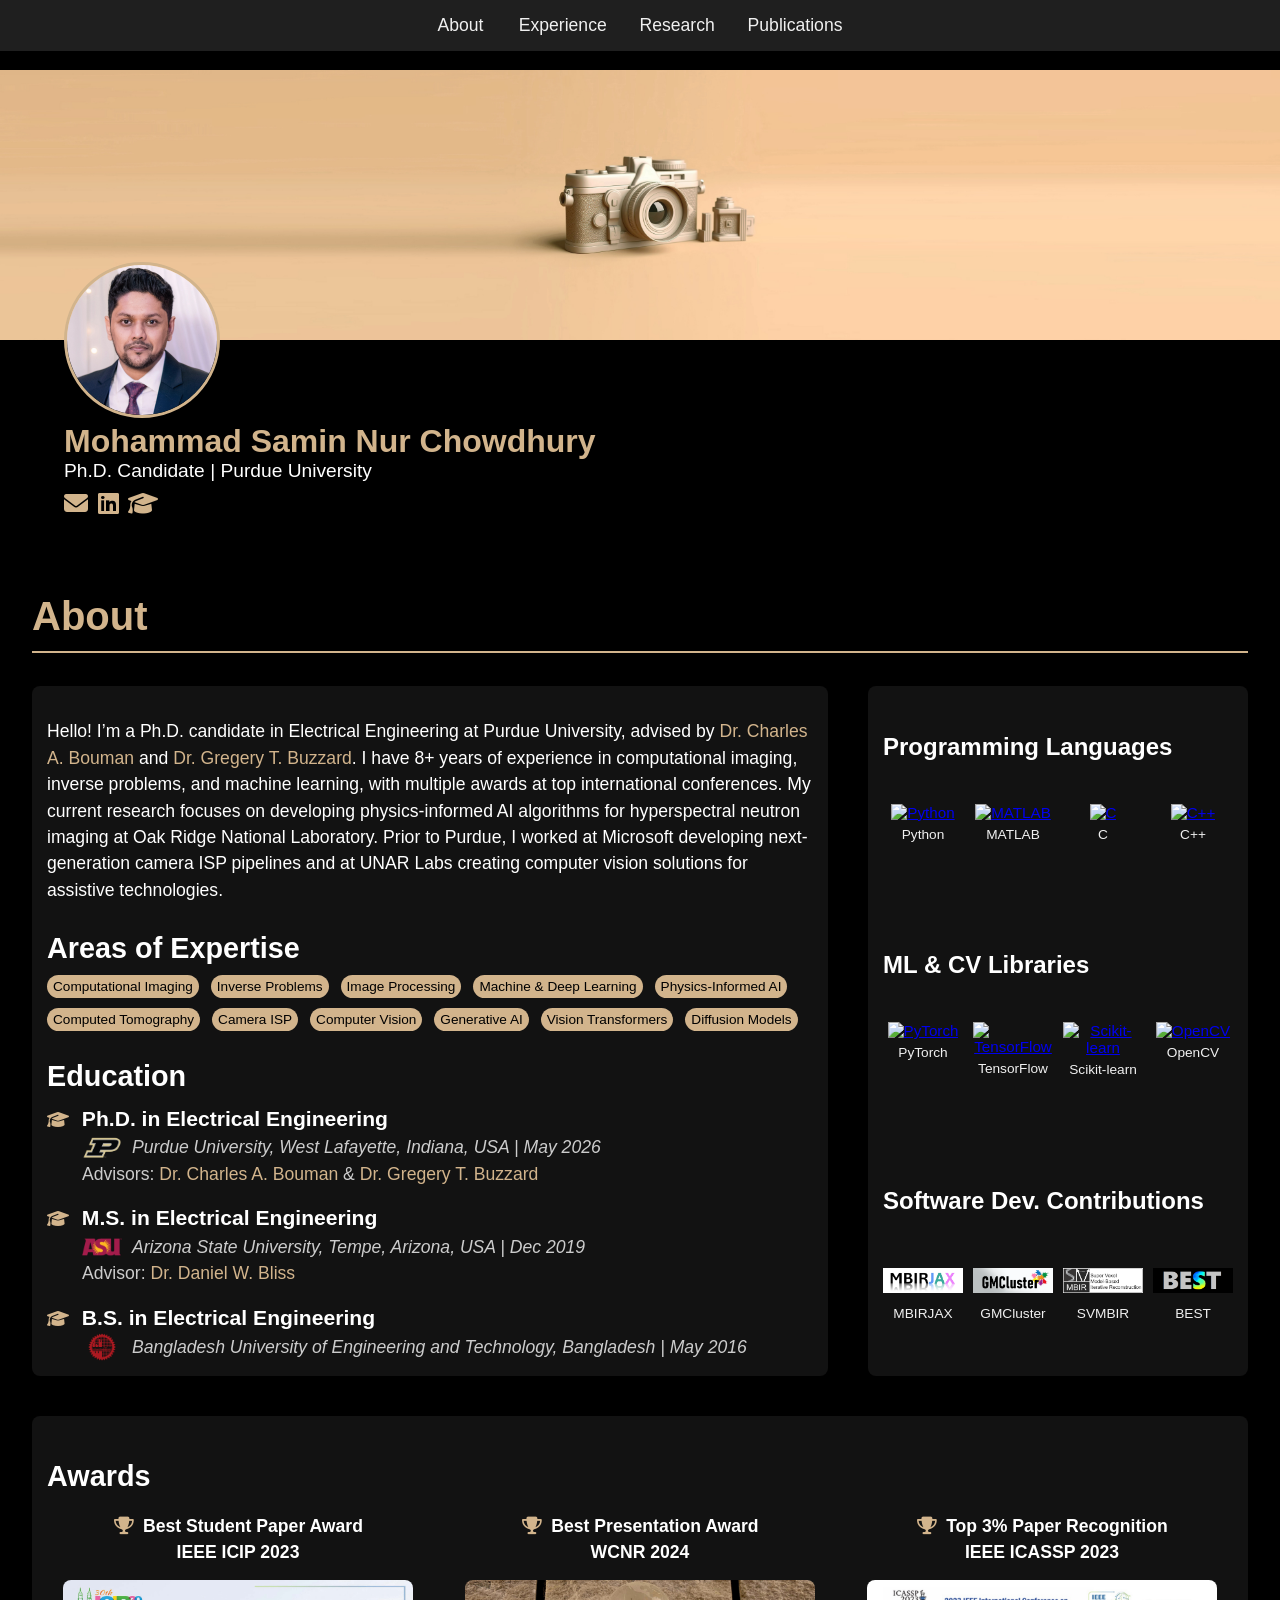
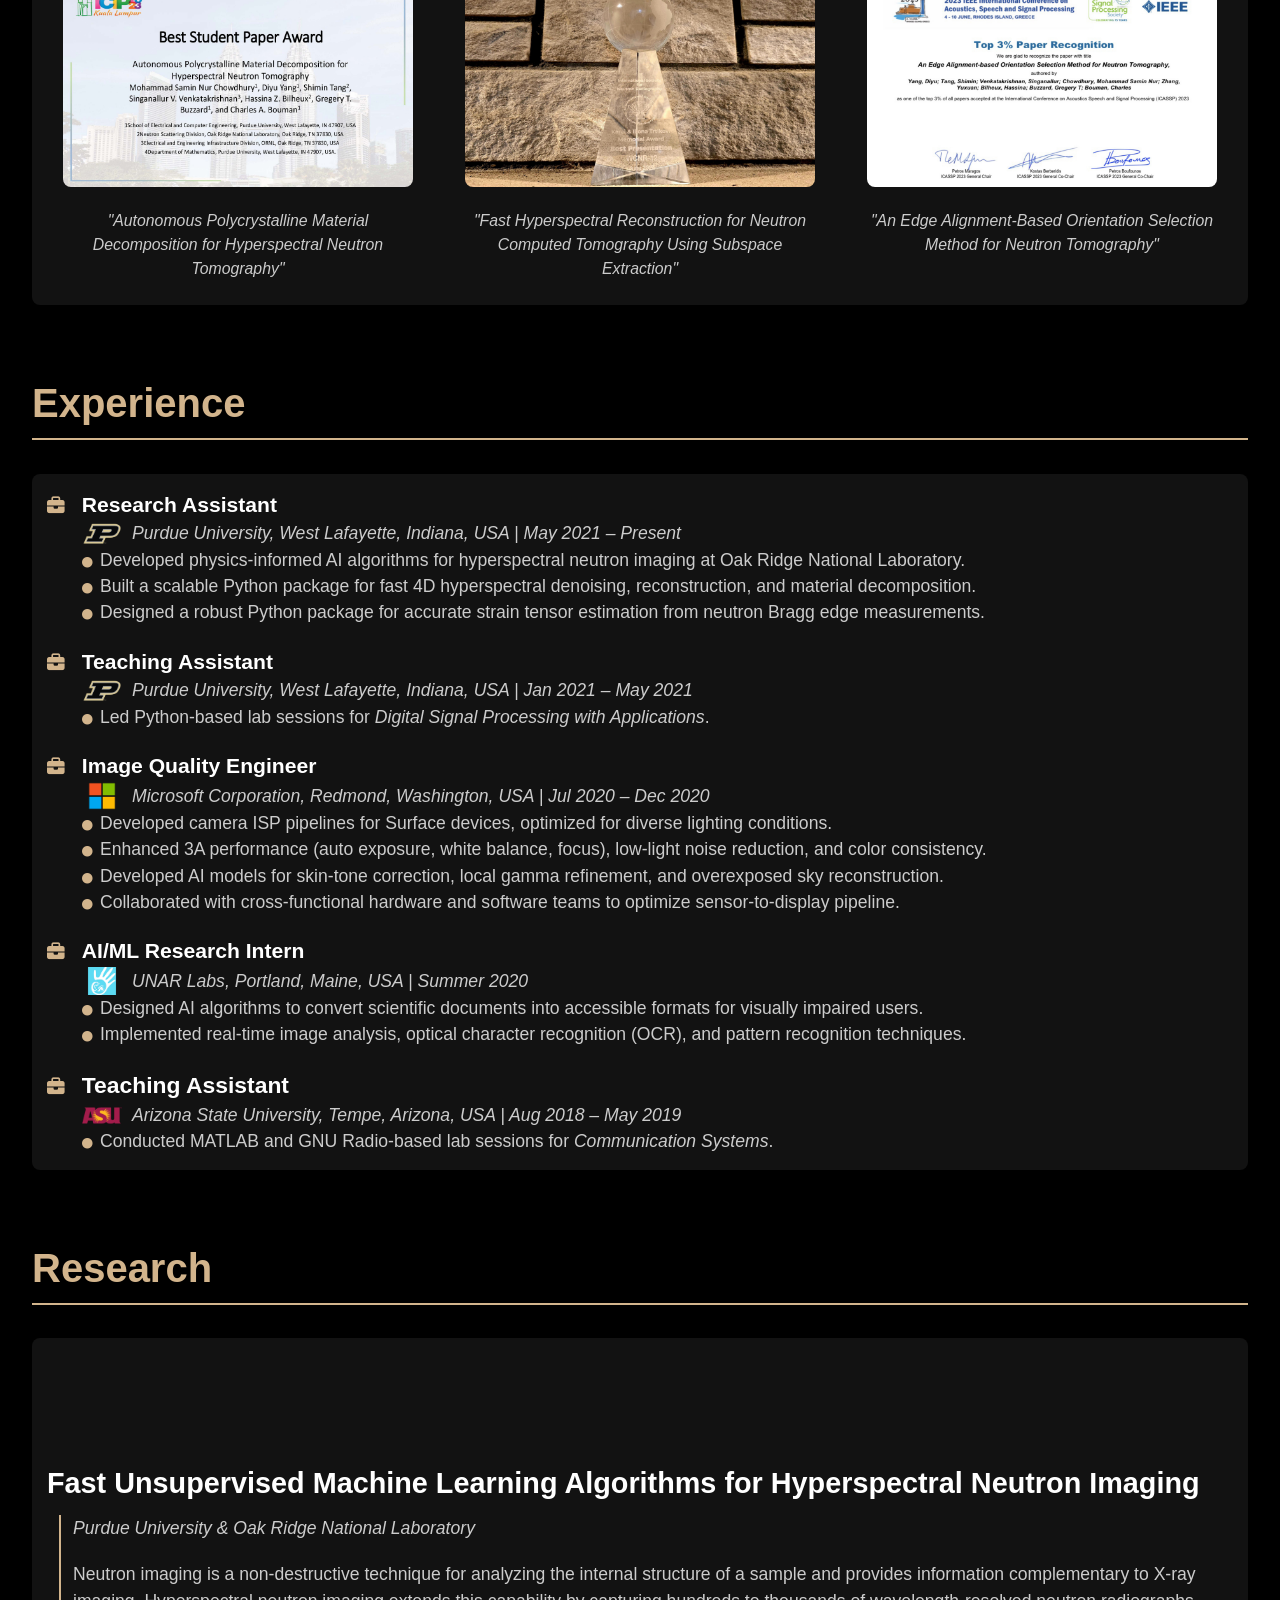
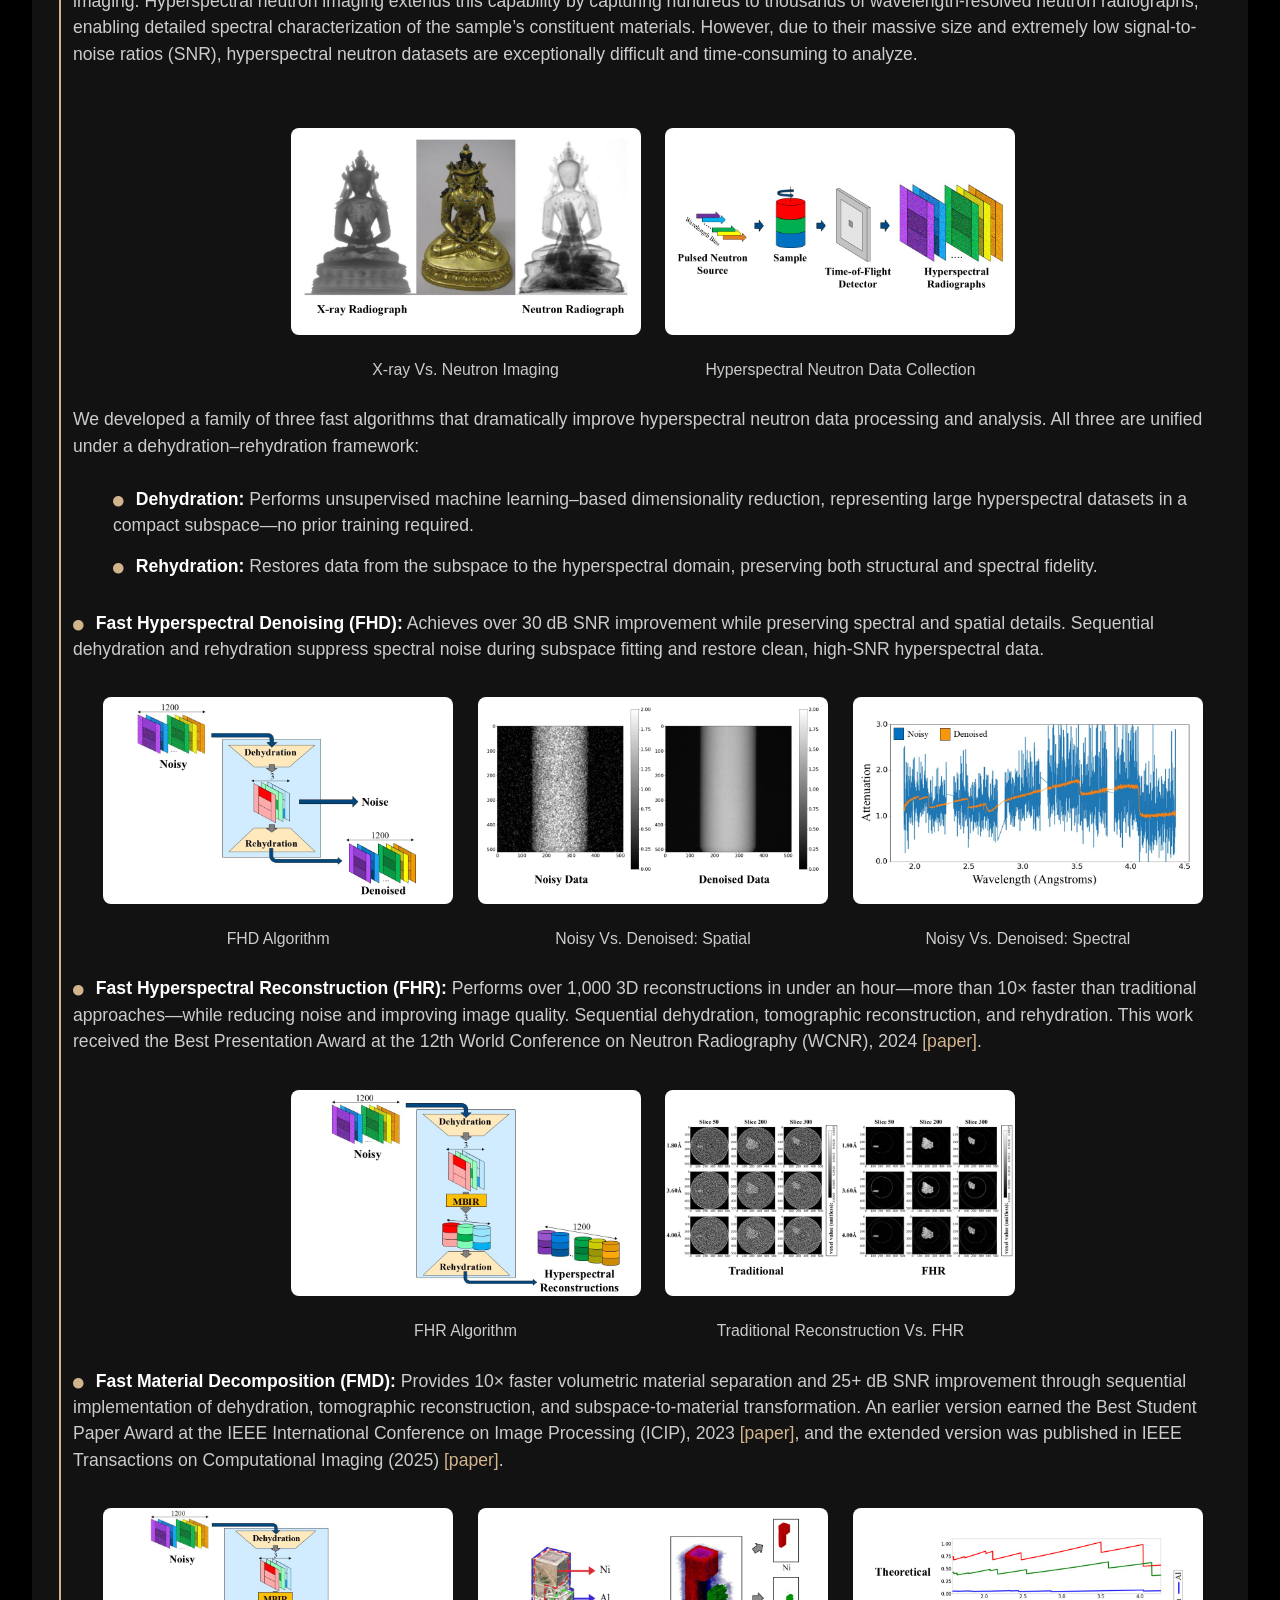
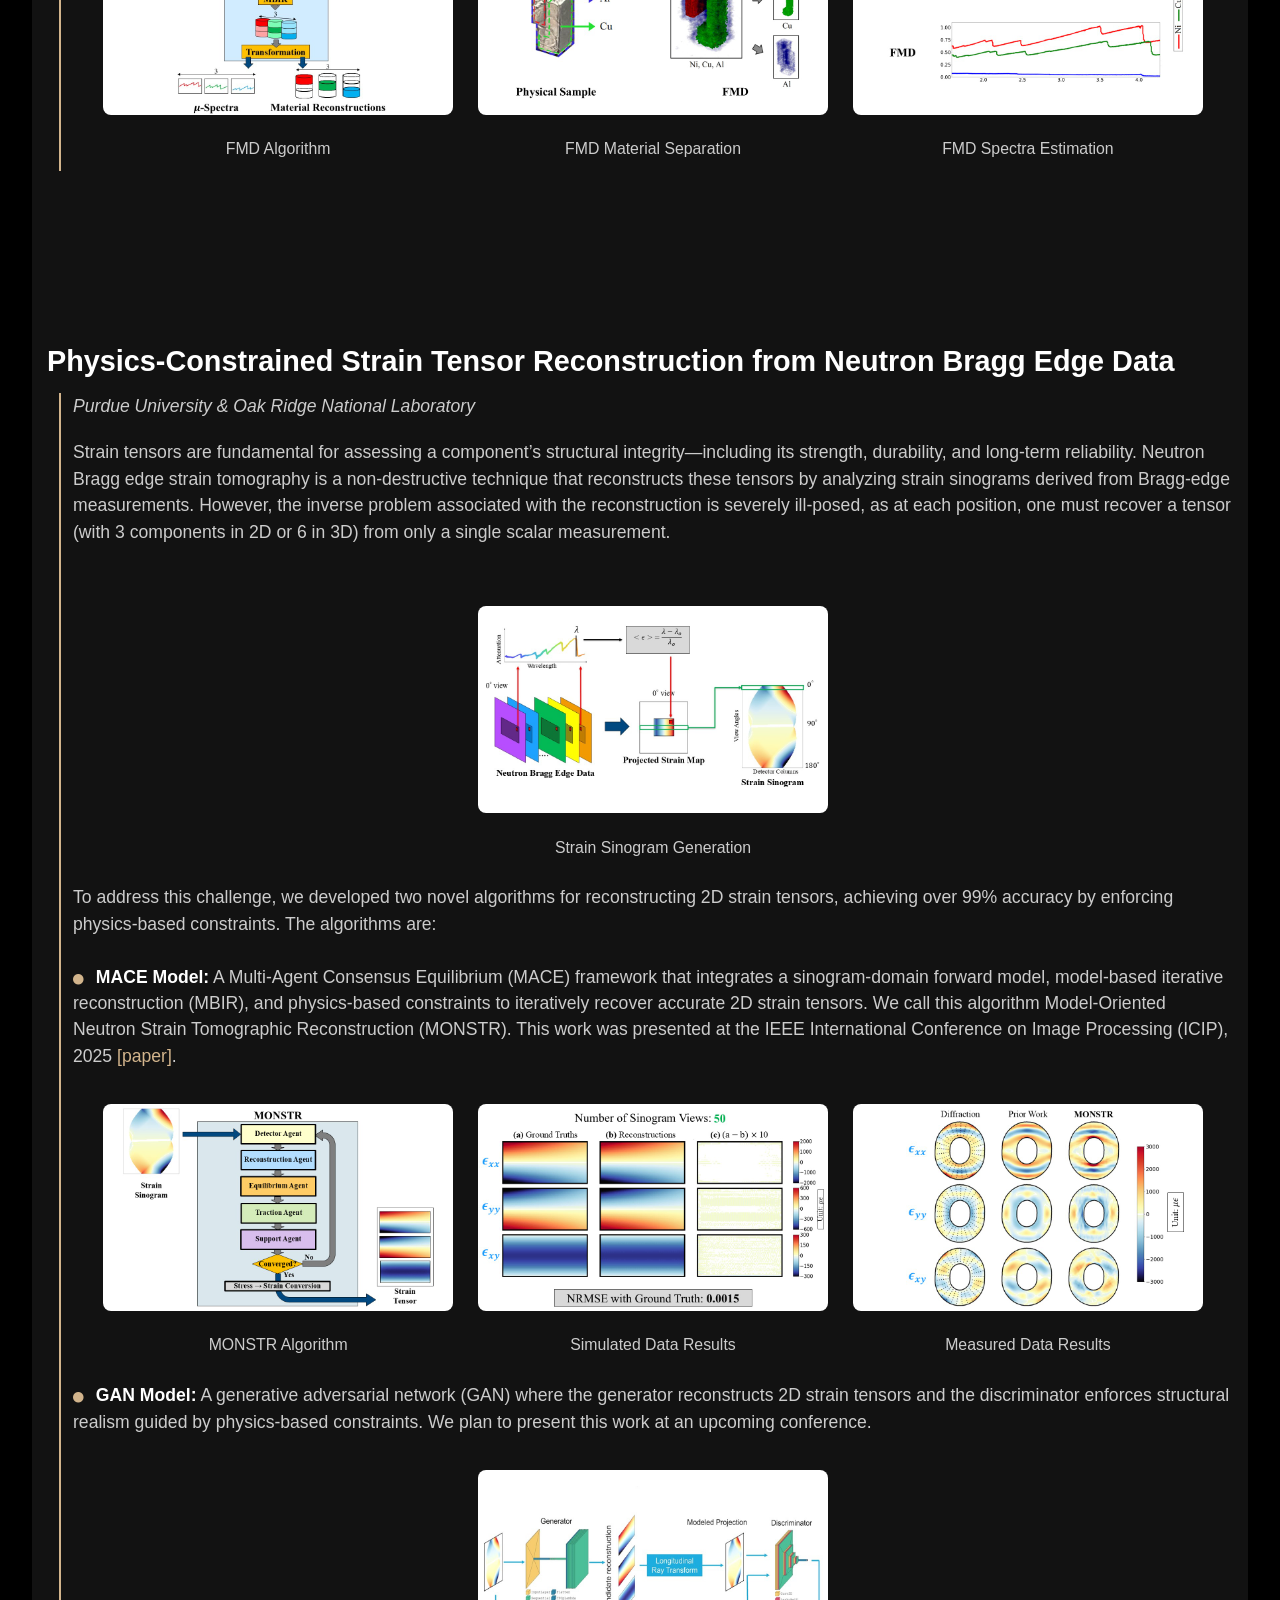
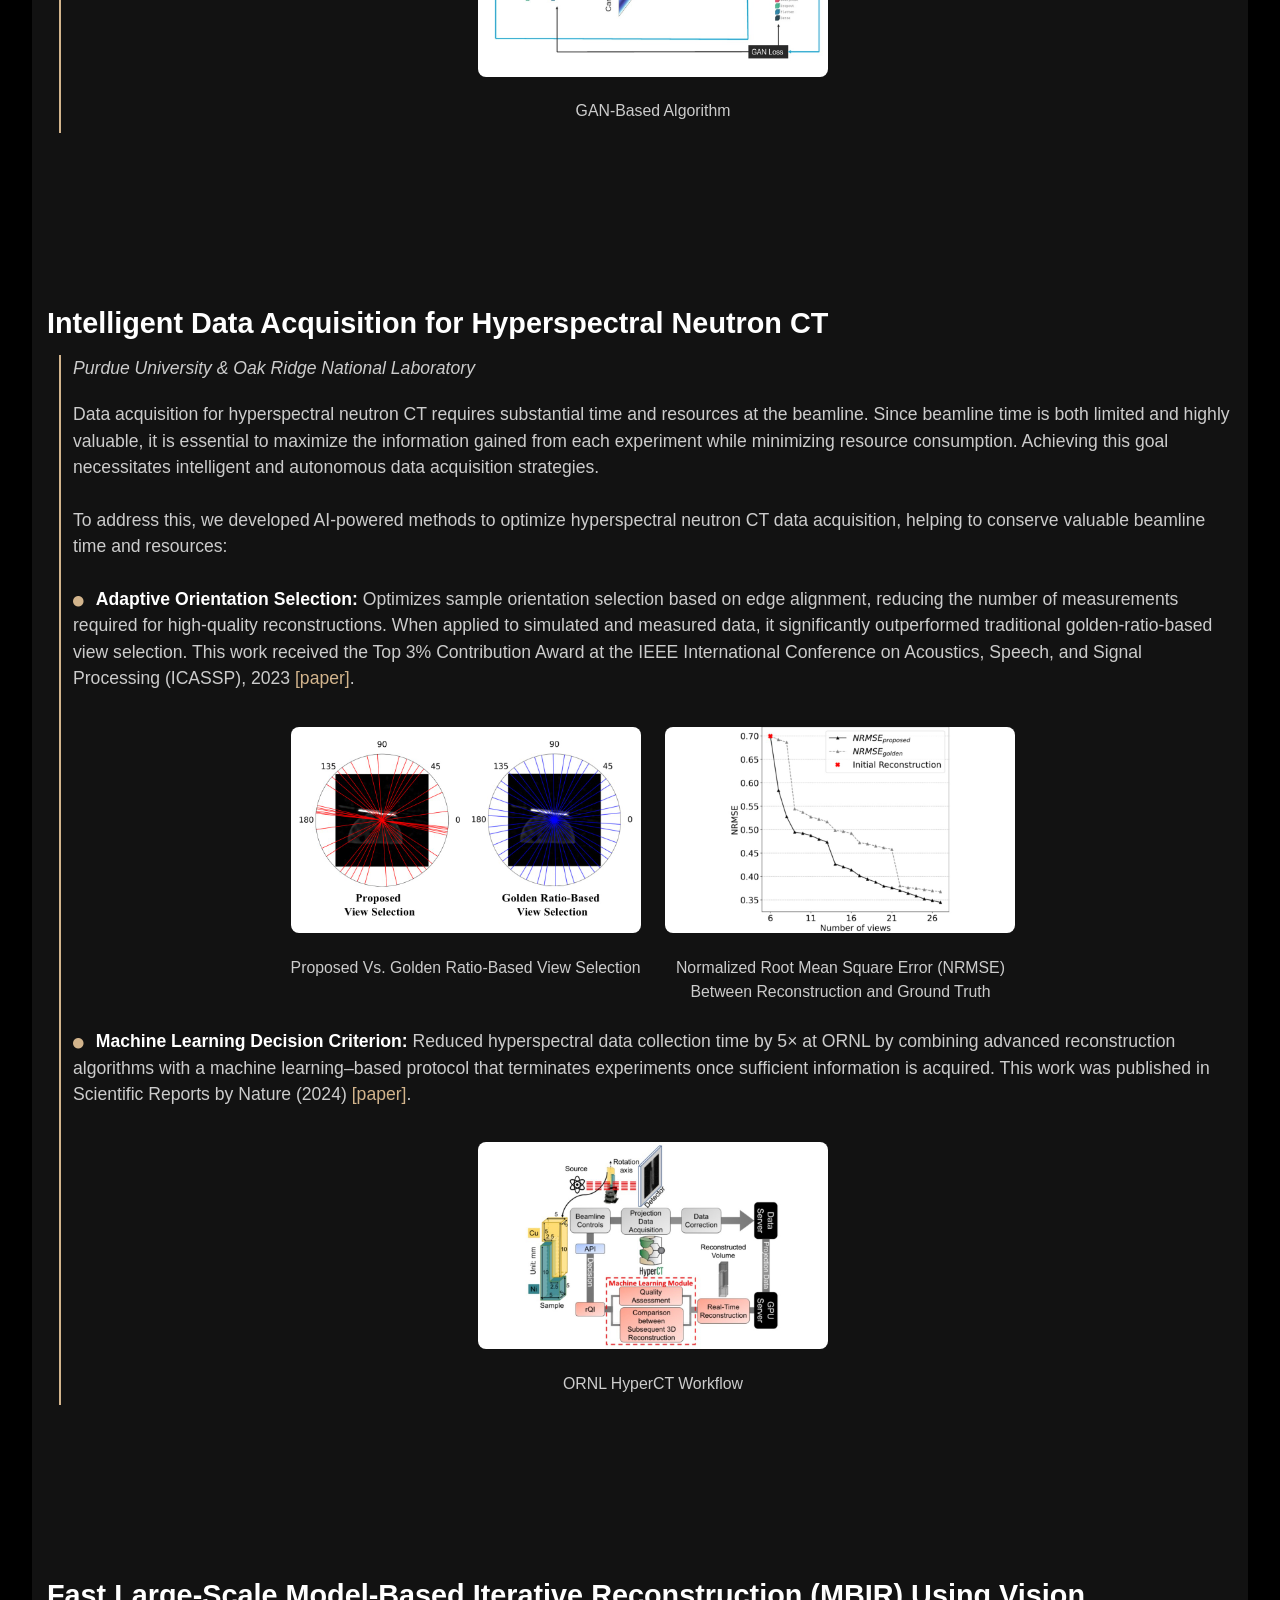
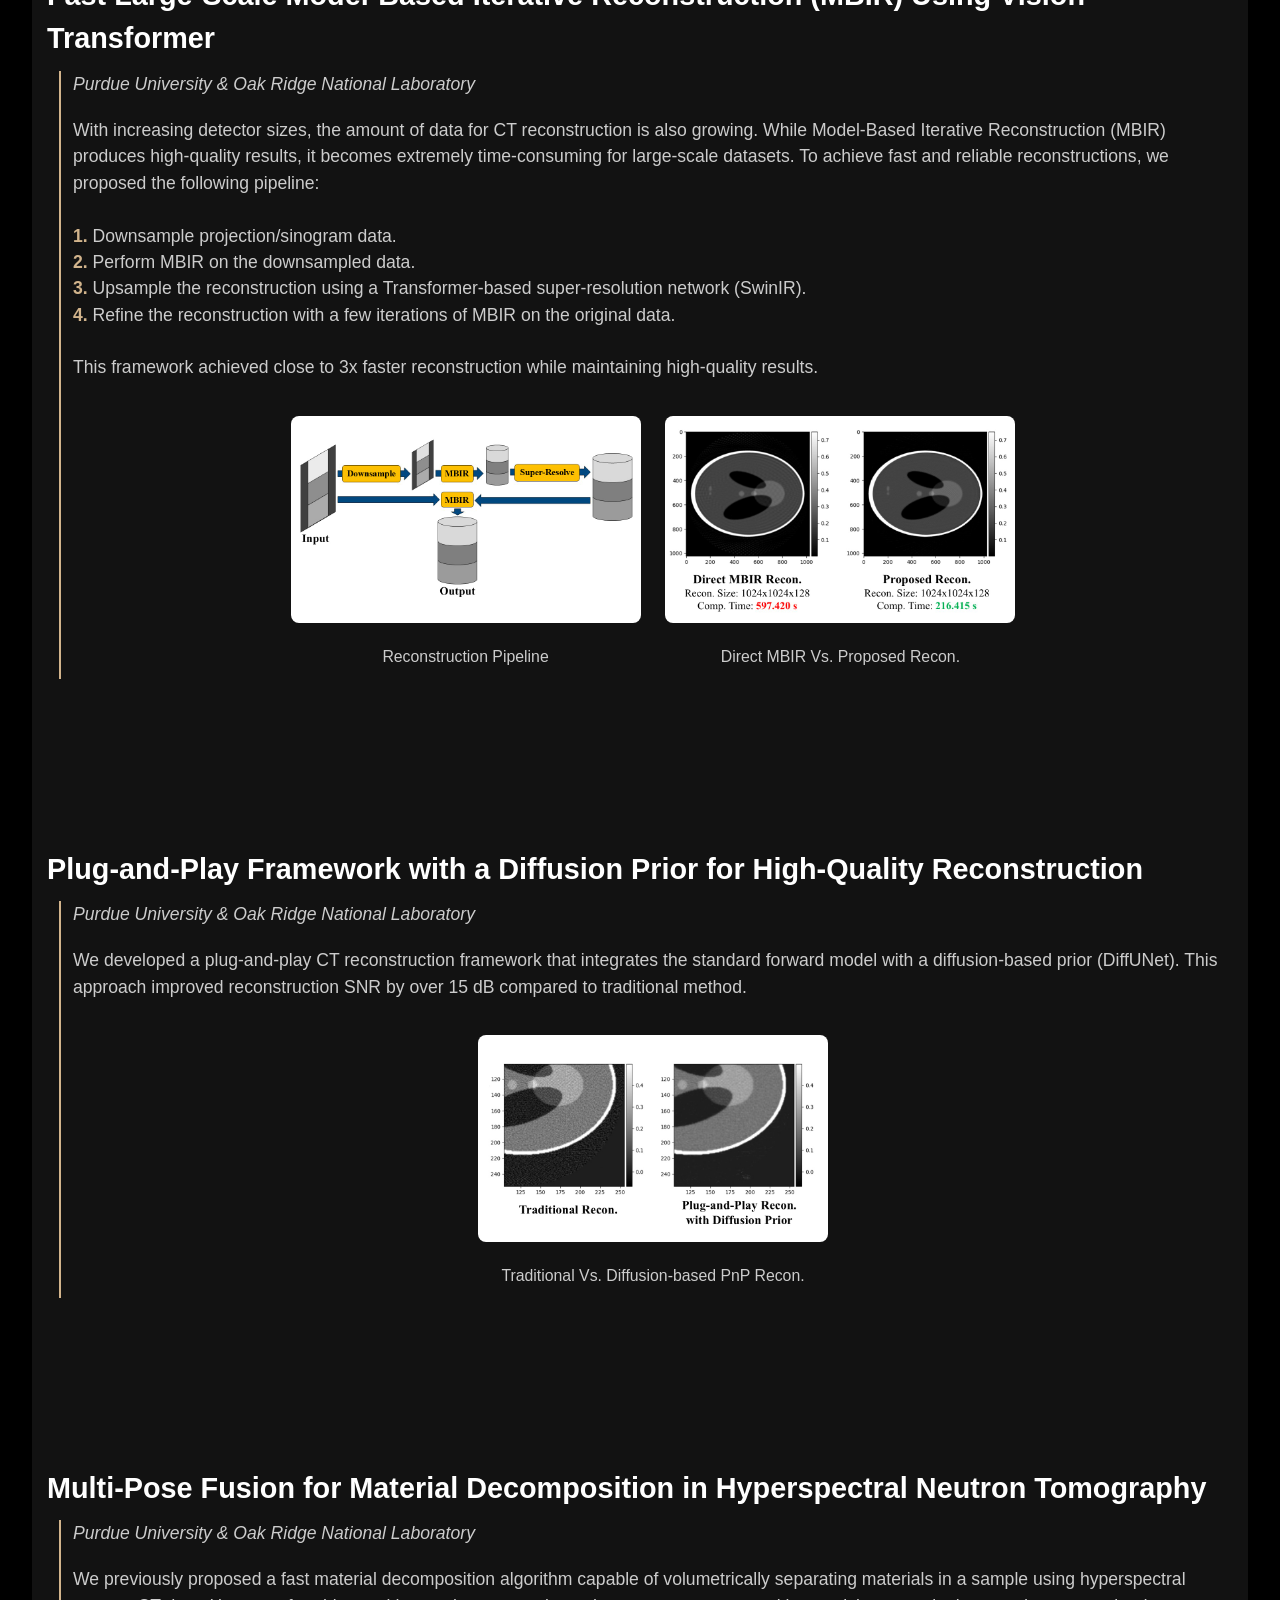
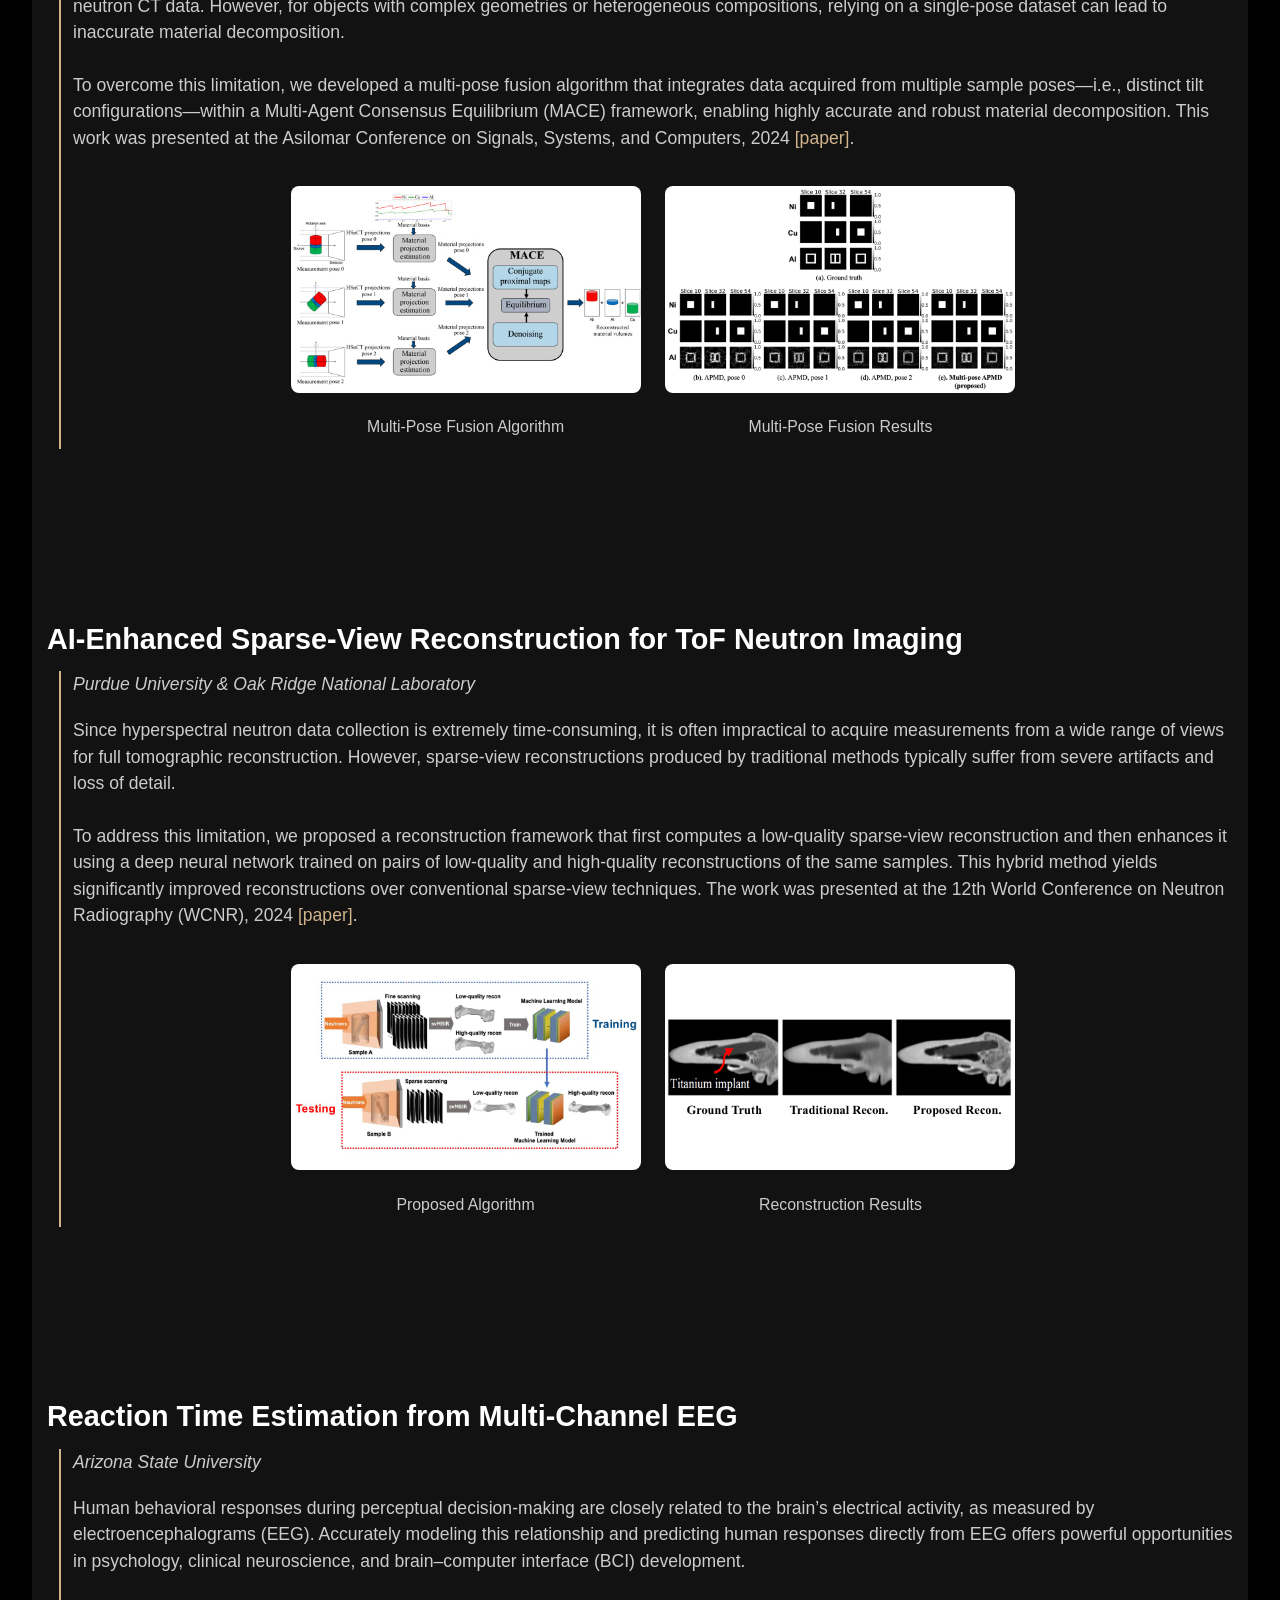
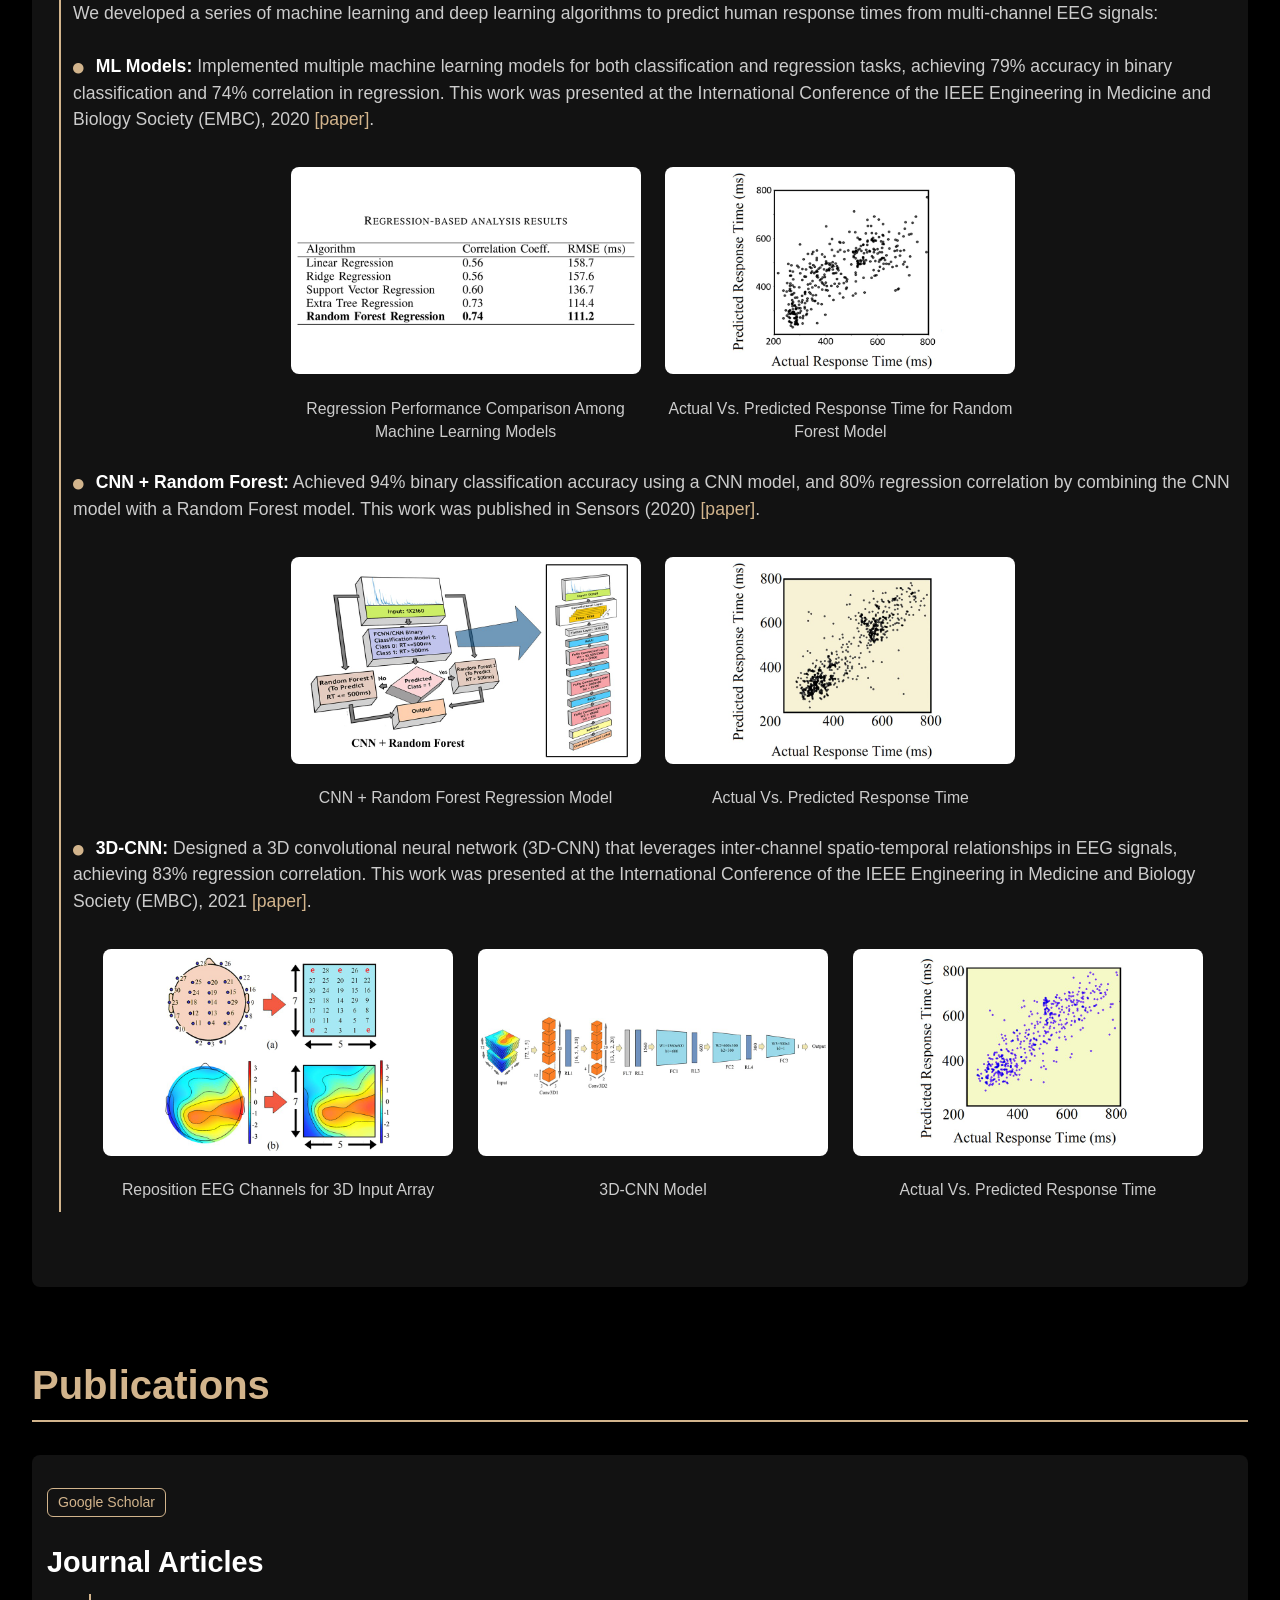
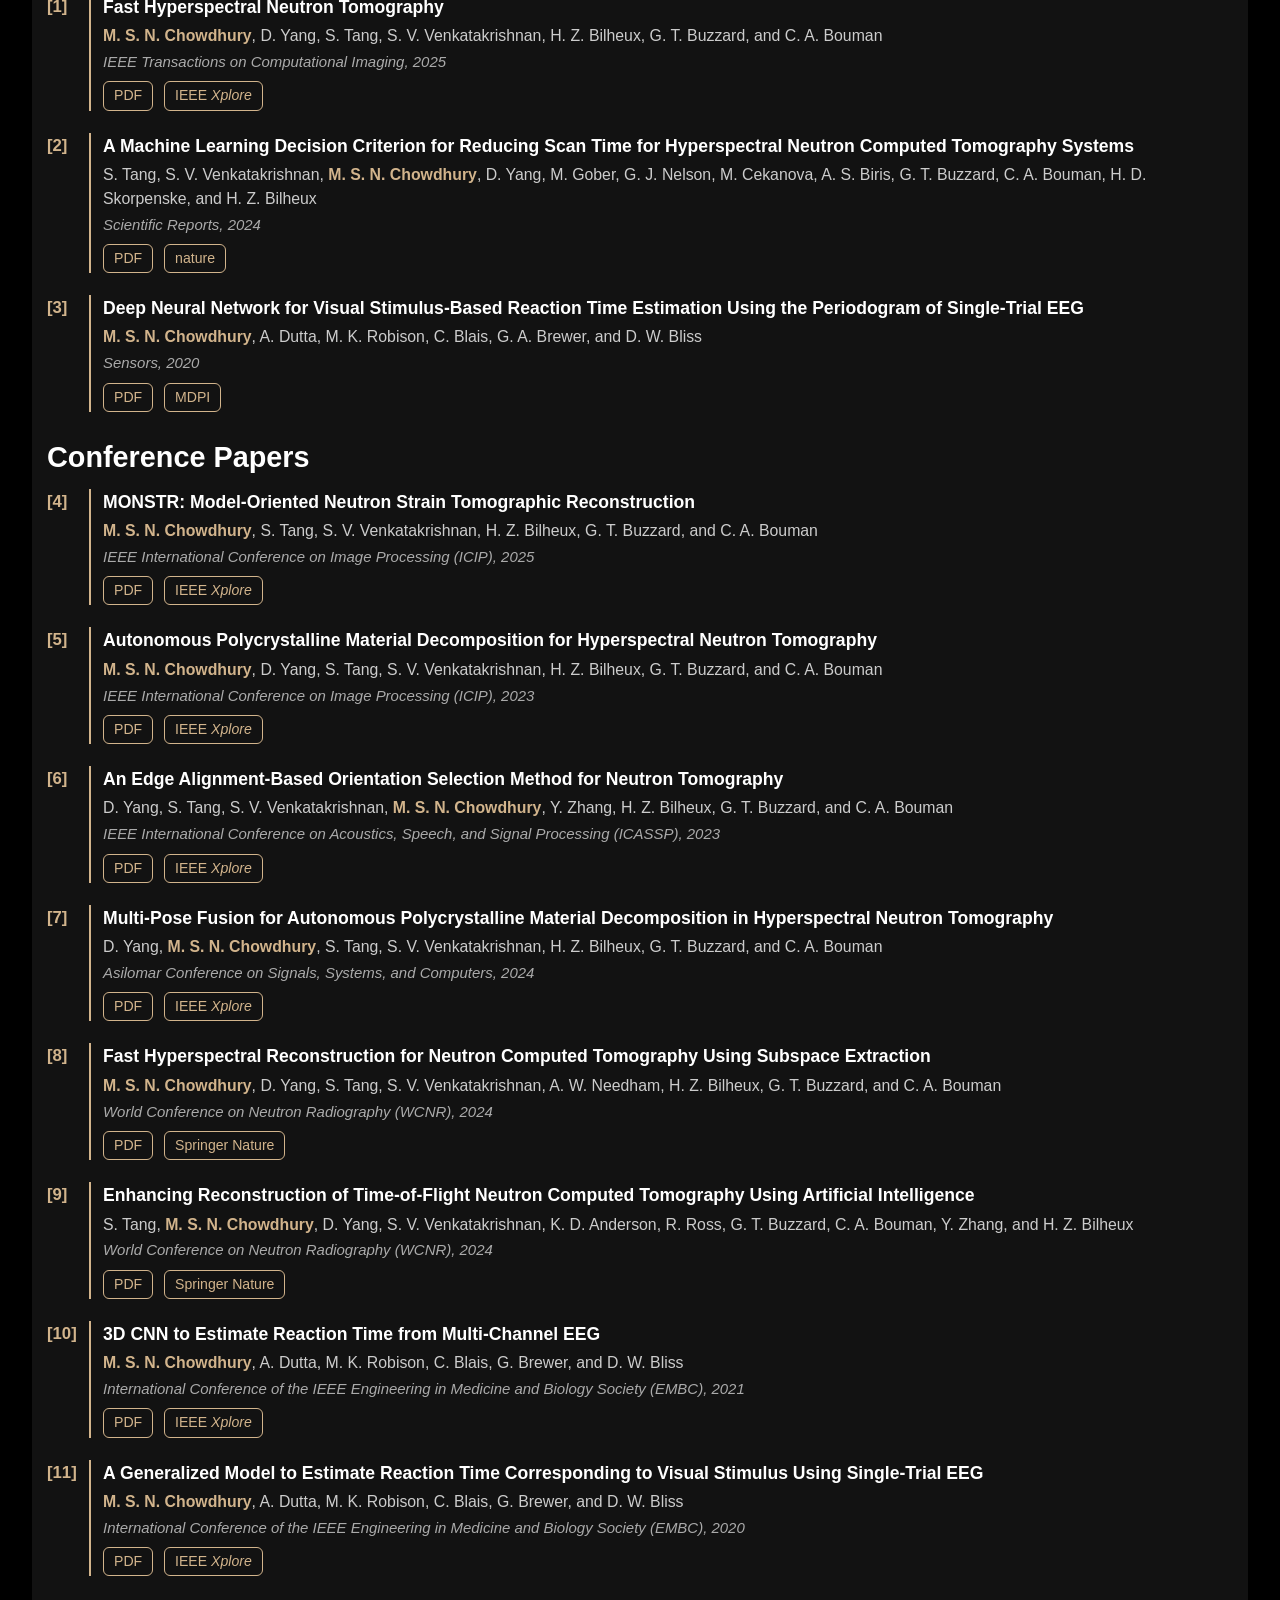
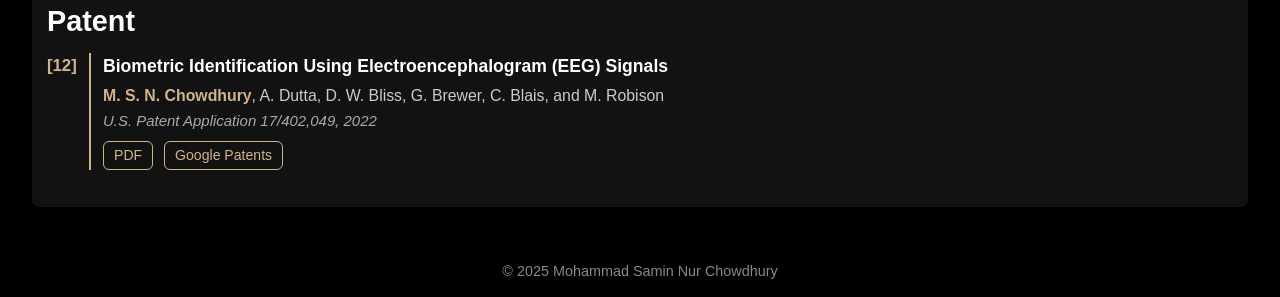
==== commit 50e1cdad: "Initial commit" ====
--- a/index.html
+++ b/index.html
@@ -1,1426 +1,1590 @@
-<!DOCTYPE html>
-<html lang="en">
-<head>
-  <meta charset="UTF-8" />
-  <meta name="viewport" content="width=device-width, initial-scale=1.0" />
-  <meta name="description" content="Ph.D. Candidate in Electrical Engineering at Purdue University." />
-  <title>Mohammad Samin Nur Chowdhury</title>
-
-  <link rel="preload" href="https://cdnjs.cloudflare.com/ajax/libs/font-awesome/6.4.0/css/all.min.css" as="style" onload="this.rel='stylesheet'">
-
-  <style>
-    html {
-      scroll-behavior: smooth;
-    }
-
-    body {
-      font-family: 'Segoe UI', Tahoma, Geneva, Verdana, sans-serif;
-      margin: 0;
-      background: #000000;
-      color: #f0f0f0;
-      font-size: clamp(0.95rem, 1vw, 1.05rem);
-    }
-
-    header {
-      position: fixed;
-      top: 0;
-      width: 100%;
-      background: #1f1f1f;
-      z-index: 1000;
-      box-shadow: 0 2px 4px rgba(0,0,0,0.5);
-    }
-
-    nav {
-      display: flex;
-      justify-content: center;
-      flex-wrap: wrap;
-      padding: 1em;
-    }
-
-    nav a {
-      position: relative;
-      text-decoration: none;
-      color: #f0f0f0;
-      margin: 0 1em;
-      font-weight: 500;
-      font-size: clamp(0.9rem, 2vw, 1.1rem);
-      transition: color 0.3s;
-    }
-
-    nav a:hover {
-      color: #d2b48c;
-    }
-
-    nav a::after {
-      content: '';
-      position: absolute;
-      width: 0;
-      height: 2px;
-      bottom: -4px;
-      left: 0;
-      background-color: #d2b48c;
-      transition: width 0.3s;
-    }
-
-    nav a:hover::after {
-      width: 100%;
-    }
-
-    a.dir-link {
-      color: #d2b48c;
-      text-decoration: none;
-      transition: color 0.3s;
-    }
-
-    a.dir-link:hover {
-      color: #ebc98f; /* slightly brighter gold on hover */
-      text-decoration: underline;
-    }
-
-    /* Cover + profile */
-    .cover {
-      position: relative;
-      margin-top: 70px;
-      min-height: 30vh;
-    }
-
-    .cover img.cover-img {
-      width: 100%;
-      height: 30vh;
-      object-fit: cover;
-      display: block;
-    }
-
-    .profile-pic {
-      position: absolute;
-      top: 100%; /* bottom of cover */
-      left: 5%;
-      transform: translateY(-50%); /* center on bottom */
-      width: 150px;
-      height: 150px;
-      border-radius: 50%;
-      border: 3px solid #d2b48c;
-      object-fit: cover;
-      z-index: 2;
-    }
-
-    .profile-text {
-      margin-left: 5%;
-      margin-top: 85px; /* profile-pic height /2 + gap */
-      display: flex;
-      flex-direction: column;
-      gap: 0.2em;
-    }
-
-    .profile-text h1.name {
-      font-weight: bold;
-      color: #d2b48c;
-      font-size: clamp(1.5rem, 2.5vw, 2rem);
-      line-height: 1;
-      margin: 0;
-    }
-
-    .profile-text .title {
-      color: white;
-      font-size: clamp(1rem, 2vw, 1.2rem);
-    }
-
-    .profile-text .contacts {
-      display: flex;
-      gap: 0.625em;
-      margin-top: 0.3em;
-    }
-
-    .profile-text .contacts a {
-      color: #d2b48c;
-      font-size: clamp(1.2rem, 3vw, 1.5rem);
-      text-decoration: none;
-    }
-
-    main section {
-      width: 95%;
-      margin: 5em auto 2.5em auto;
-      padding: 0 1em;
-      scroll-margin-top: 90px;
-    }
-
-    h2 {
-      font-size: clamp(1.5rem, 4vw, 2.5rem);
-      border-bottom: 2px solid #d2b48c;
-      padding-bottom: 0.3em;
-      color: #d2b48c;
-    }
-
-    h3 {
-      font-size: clamp(1.2rem, 3vw, 1.8rem);
-      margin-bottom:10px;
-    }
-
-    h4 {
-      font-size: clamp(1.1rem, 2.5vw, 1.5rem);
-      margin-bottom:5px;
-    }
-
-    p, li {
-      font-size: clamp(0.9rem, 2vw, 1.1rem);
-      line-height: 1.5;
-    }
-
-    ul {
-      list-style: none;
-      padding-left: 0;
-    }
-
-    /* Icons for list items */
-    #about ul.education li::before {
-    content: '\f19d';
-    font-family: 'Font Awesome 5 Free';
-    font-weight: 900; color: #d2b48c;
-    display: inline-block;
-    width: 1.2em;
-    margin-right: 0.5em; }
-
-    #about ul.awards li::before {
-    content: '\f091';
-    font-family: 'Font Awesome 5 Free';
-    font-weight: 900;
-    color: #d2b48c;
-    display: inline-block;
-    width: 1.2em;
-    margin-right: 0.5em; }
-
-    #experience li::before {
-    content: '\f0b1';
-    font-family: 'Font Awesome 5 Free';
-    font-weight: 900;
-    color: #d2b48c;
-    display: inline-block;
-    width: 1.2em;
-    margin-right: 0.5em; }
-
-    #experience ul li ul li::before,
-    .internal-bullet::before {
-    content: '\f111';
-    font-family: 'Font Awesome 5 Free';
-    font-weight: 900;
-    color: #d2b48c;
-    display: inline-block;
-    width: 1.2em;
-    font-size: 0.6em;
-    margin-right: 0.5em;}
-
-    #research ul li ul li::before,
-    .internal-bullet::before {
-    content: '\f111';
-    font-family: 'Font Awesome 5 Free';
-    font-weight: 900;
-    color: #d2b48c;
-    display: inline-block;
-    width: 1.2em;
-    font-size: 0.6em;
-    margin-right: 0.5em;}
-
-    footer {
-      text-align: center;
-      padding: 1.25em;
-      font-size: clamp(0.8rem, 1.5vw, 0.9rem);
-      color: #888;
-    }
-
-    @media (max-width: 600px) {
-        main section {
-            scroll-margin-top: 110px; /* header height + small gap */
-        }
-      nav { flex-wrap: wrap; }
-      nav a { margin: 0.625em; }
-      .cover img.cover-img { height: 30vh; }
-      .profile-pic { width: 120px; height: 120px; transform: translateY(-50%); }
-      .profile-text { margin-top: 65px; } /* profile-pic height /2 + gap */
-    }
-
-
-    /* Scoped styles for the About section */
-    #about .expertise-tags {
-      display: flex;
-      flex-wrap: wrap;
-      gap: 10px 12px;
-      margin-top: 10px;
-    }
-
-    #about .expertise-tags span {
-      background-color:  #d2b48c;
-      color: #000000; /* black text */
-      padding: 4px 6px;
-      border-radius: 16px;
-      font-size: 0.85rem;
-      font-weight: 500;
-      transition: transform 0.2s, background-color 0.2s;
-      cursor: default;
-    }
-
-    #about .expertise-tags span:hover {
-      transform: translateY(-2px);
-      background-color: #e0c295; /* slightly darker gold on hover */
-    }
-
-    #about .about-skills-logos {
-      display: flex;
-      flex-wrap: wrap;
-      gap: 18px;
-      margin-top: 10px;
-      margin-bottom: 25px;
-    }
-
-    #about .about-skill-item {
-      display: flex;
-      flex-direction: column;
-      align-items: center;
-      width: 80px;
-      text-align: center;
-    }
-
-    #about .about-skill-item img {
-      width: 48px;
-      height: 48px;
-      margin-bottom: 6px;
-      transition: transform 0.2s ease, filter 0.2s ease;
-    }
-
-    #about .about-skill-item img:hover {
-      transform: scale(1.1);
-      filter: brightness(1.15);
-    }
-
-    #about .about-skill-item span {
-      font-size: 0.9em;
-      color: #f0f0f0;
-    }
-
-    .site-images {
-      text-align: center;
-      margin: 15px 0;
-    }
-
-    .site-images figure {
-      display: inline-block;
-      margin: 10px;
-      text-align: center;
-      vertical-align: top;  /* ensures figures line up nicely */
-      max-width: 350px;     /* match the image max width */
-    }
-
-    .site-images img {
-      width: 100%;
-      max-width: 350px;
-      margin: 10px 0;
-      border-radius: 8px;
-      transition: transform 1s ease, z-index 0.1s ease;
-      z-index: 1;
-    }
-
-    .site-images img:hover {
-      /* transform is overridden by JS */
-      z-index: 9999999;
-      position: relative;
-    }
-
-    .site-images figcaption {
-      display: block;       /* ensures it behaves like a block element */
-      word-wrap: break-word;/* wrap long text */
-      white-space: normal;  /* allow multiple lines */
-      font-size: 0.9em;
-      color: #ccc;
-      margin-top: 5px;
-      text-align: center;   /* optional, center text under image */
-    }
-
-    .site-images .fig-title {
-      display: block;
-      font-weight: bold;
-      font-size: 1em;
-      color: #fff;
-      margin-bottom: 4px;
-    }
-
-    .research-item {
-      position: relative;
-    }
-
-    .research-item .with-line {
-      border-left: 2px solid #d2b48c;
-      padding-left: 12px;
-      margin-left: 12px;   /* left spacing */
-      margin-top: 12px;    /* gap below title */
-    }
-
-    /* Scoped styles for the Publications section */
-    #publications .pub-list {
-      list-style-type: none;
-      padding-left: 0;
-    }
-
-    #publications .pub-item {
-      display: flex;
-      align-items: flex-start;
-      margin-bottom: 22px;
-    }
-
-    #publications .pub-index {
-      margin-right: 10px;
-      color: #d2b48c;
-      font-weight: bold;
-      font-size: 0.95em;
-      min-width: 32px; /* aligns [1], [10], [12] perfectly */
-    }
-
-    #publications .pub-content {
-      border-left: 2px solid #d2b48c;
-      padding-left: 12px;
-    }
-
-    #publications .title {
-      margin: 0 0 4px 0;
-      font-weight: bold;
-    }
-
-    #publications .authors {
-      font-size: 0.9em;
-      color: #ccc;
-      margin: 3px 0;
-    }
-
-    #publications .venue {
-      font-size: 0.85em;
-      font-style: italic;
-      color: #aaa;
-      margin: 3px 0 8px;
-    }
-
-    #publications .highlight {
-      color: #d2b48c;
-      font-weight: bold;
-    }
-
-    #publications .view-btn {
-      display: inline-block;
-      background: transparent;
-      color: #d2b48c;
-      border: 1px solid #d2b48c;
-      border-radius: 6px;
-      padding: 3px 10px;
-      font-size: 0.8em;
-      text-decoration: none;
-      margin-right: 6px;
-      transition: all 0.3s ease;
-    }
-
-    #publications .view-btn:hover {
-      background-color: #d2b48c;
-      color: #000;
-    }
-
-  </style>
-</head>
-
-<body>
-  <header>
-    <nav>
-      <a href="#about">About</a>
-      <a href="#experience">Experience</a>
-      <a href="#research">Research</a>
-      <a href="#publications">Publications</a>
-    </nav>
-  </header>
-
-  <div class="cover">
-    <picture>
-      <source media="(max-width:600px)" srcset="profile_cover/cover.jpg">
-      <img src="profile_cover/cover.jpg" alt="Cover Photo" class="cover-img">
-    </picture>
-    <img src="profile_cover/profile.jpg" alt="Portrait of Mohammad Samin Nur Chowdhury" class="profile-pic" loading="lazy">
-  </div>
-
-  <div class="profile-text">
-    <h1 class="name">Mohammad Samin Nur Chowdhury</h1>
-    <span class="title">Ph.D. Candidate | Purdue University</span>
-    <div class="contacts">
-      <a href="mailto:chowdh31@purdue.edu" target="_blank" aria-label="Email"><i class="fas fa-envelope"></i></a>
-      <a href="https://www.linkedin.com/in/mohammad-samin-nur-chowdhury" target="_blank" aria-label="LinkedIn"><i class="fab fa-linkedin"></i></a>
-      <a href="https://scholar.google.com/citations?user=WWaeLM4AAAAJ" target="_blank" aria-label="Google Scholar"><i class="fas fa-graduation-cap"></i></a>
-    </div>
-  </div>
-
-<main>
-<section id="about">
-  <h2>About</h2>
-  <div class="about-content" style="display:flex; flex-wrap:wrap; gap:40px; align-items:flex-start; align-items:stretch;">
-
-    <!-- LEFT COLUMN: Summary, Expertise, Education -->
-    <div style="flex:2 1 600px; min-width:300px; background-color:#121212; padding:15px; border-radius:8px; color:#fff;">
-      <p>
-        Hello! I’m a Ph.D. candidate in Electrical Engineering at Purdue University, advised by
-        <a href="https://engineering.purdue.edu/~bouman/" target="_blank" class="dir-link">Dr. Charles A. Bouman</a> and
-        <a href="https://www.math.purdue.edu/~buzzard/" target="_blank" class="dir-link">Dr. Gregory T. Buzzard</a>. I have
-        8+ years of experience in computational imaging, inverse problems, and machine learning, with multiple awards at
-        top international conferences. My current research focuses on developing physics-informed AI algorithms for hyperspectral
-        neutron imaging at Oak Ridge National Laboratory. Prior to Purdue, I worked at Microsoft developing next-generation
-        camera ISP pipelines and at UNAR Labs creating computer vision solutions for assistive technologies.
-      </p>
-
-      <h3>Areas of Expertise</h3>
-      <div class="expertise-tags">
-        <span>Computational Imaging</span>
-        <span>Inverse Problems</span>
-        <span>Image Processing</span>
-        <span>Machine & Deep Learning</span>
-        <span>Physics-Informed AI</span>
-        <span>Computed Tomography</span>
-        <span>Camera ISP</span>
-        <span>Computer Vision</span>
-        <span>Generative AI</span>
-        <span>Vision Transformers</span>
-        <span>Diffusion Models</span>
-      </div>
-
-      <h3>Education</h3>
-      <ul class="education" style="list-style:none; padding:0; margin:0;">
-        <li style="margin-bottom:15px;">
-          <strong style="color:#fff; font-size:1.2em;">Ph.D. in Electrical Engineering</strong><br>
-          <div style="display:flex; align-items:center; margin-left:35px; color:#ccc;">
-            <img src="logos/purdue_logo.png" alt="Purdue University Logo" style="width:40px; height:auto; margin-right:10px;">
-            <em>Purdue University, West Lafayette, Indiana, USA | May 2026</em>
-          </div>
-          <div style="margin-left:35px; color:#ccc;">
-            Advisors:
-            <a href="https://engineering.purdue.edu/~bouman/" target="_blank" class="dir-link">Dr. Charles A. Bouman</a> &
-            <a href="https://www.math.purdue.edu/~buzzard/" target="_blank" class="dir-link">Dr. Gregory T. Buzzard</a>
-          </div>
-        </li>
-
-        <li style="margin-bottom:15px;">
-          <strong style="color:#fff; font-size:1.2em;">M.S. in Electrical Engineering</strong><br>
-          <div style="display:flex; align-items:center; margin-left:35px; color:#ccc;">
-            <img src="logos/asu_logo.png" alt="Arizona State University Logo" style="width:40px; height:auto; margin-right:10px;">
-            <em>Arizona State University, Tempe, Arizona, USA | Dec 2019</em>
-          </div>
-          <div style="margin-left:35px; color:#ccc;">
-            Advisor:
-            <a href="https://search.asu.edu/profile/2001925/" target="_blank" class="dir-link">Dr. Daniel W. Bliss</a>
-          </div>
-        </li>
-
-        <li>
-          <strong style="color:#fff; font-size:1.2em;">B.S. in Electrical Engineering</strong><br>
-          <div style="display:flex; align-items:center; margin-left:35px; color:#ccc;">
-            <img src="logos/buet_logo.png" alt="BUET Logo" style="width:40px; height:auto; margin-right:10px;">
-            <em>Bangladesh University of Engineering and Technology, Bangladesh | May 2016 </em>
-          </div>
-        </li>
-      </ul>
-    </div>
-
-    <!-- RIGHT COLUMN: Technical Skills -->
-    <div style="flex:0 1 auto; display:flex; flex-direction:column; background-color:#121212; padding:15px; border-radius:8px; color:#fff; justify-content: space-between;">
-
-      <h4>Programming Languages</h4>
-      <div class="about-skills-logos" style="display:flex; flex-wrap:wrap; gap:10px; margin-bottom:50px;">
-
-        <!-- First pair -->
-        <div style="display:flex; gap:10px; justify-content:center;">
-          <div class="about-skill-item" style="flex:1; text-align:center;">
-            <a href="https://www.python.org/" target="_blank">
-              <img src="https://cdn.jsdelivr.net/gh/devicons/devicon/icons/python/python-original.svg" style="width:35px;" alt="Python" title="Python" />
-            </a>
-            <span>Python</span>
-          </div>
-          <div class="about-skill-item" style="flex:1; text-align:center;">
-            <a href="https://www.mathworks.com/products/matlab.html" target="_blank">
-              <img src="https://cdn.jsdelivr.net/gh/devicons/devicon/icons/matlab/matlab-original.svg" style="width:35px;" alt="MATLAB" title="MATLAB" />
-            </a>
-            <span>MATLAB</span>
-          </div>
-        </div>
-
-        <!-- Second pair -->
-        <div style="display:flex; gap:10px; justify-content:center;">
-          <div class="about-skill-item" style="flex:1; text-align:center;">
-            <a href="https://www.c-language.org/" target="_blank">
-              <img src="https://cdn.jsdelivr.net/gh/devicons/devicon/icons/c/c-original.svg" style="width:35px;" alt="C" title="C" />
-            </a>
-            <span>C</span>
-          </div>
-          <div class="about-skill-item" style="flex:1; text-align:center;">
-            <a href="https://isocpp.org/" target="_blank">
-              <img src="https://cdn.jsdelivr.net/gh/devicons/devicon/icons/cplusplus/cplusplus-original.svg" style="width:35px;" alt="C++" title="C++" />
-            </a>
-            <span>C++</span>
-          </div>
-        </div>
-      </div>
-
-      <h4>ML & CV Libraries</h4>
-      <div class="about-skills-logos" style="display:flex; flex-wrap:wrap; gap:10px; margin-bottom:50px;">
-
-        <!-- First pair -->
-        <div style="display:flex; gap:10px; justify-content:center;">
-          <div class="about-skill-item" style="flex:1; text-align:center;">
-            <a href="https://pytorch.org/" target="_blank">
-              <img src="https://cdn.jsdelivr.net/gh/devicons/devicon/icons/pytorch/pytorch-original.svg" style="width:30px;" alt="PyTorch" title="PyTorch" />
-            </a>
-            <span>PyTorch</span>
-          </div>
-          <div class="about-skill-item" style="flex:1; text-align:center;">
-            <a href="https://www.tensorflow.org/" target="_blank">
-              <img src="https://cdn.jsdelivr.net/gh/devicons/devicon/icons/tensorflow/tensorflow-original.svg" style="width:30px;" alt="TensorFlow" title="TensorFlow" />
-            </a>
-            <span>TensorFlow</span>
-          </div>
-        </div>
-
-        <!-- Second pair -->
-        <div style="display:flex; gap:10px; justify-content:center;">
-          <div class="about-skill-item" style="flex:1; text-align:center;">
-            <a href="https://scikit-learn.org/" target="_blank">
-              <img src="https://cdn.jsdelivr.net/gh/devicons/devicon/icons/scikitlearn/scikitlearn-original.svg" style="width:30px;" alt="Scikit-learn" title="Scikit-learn" />
-            </a>
-            <span>Scikit-learn</span>
-          </div>
-          <div class="about-skill-item" style="flex:1; text-align:center;">
-            <a href="https://opencv.org/" target="_blank">
-              <img src="https://cdn.jsdelivr.net/gh/devicons/devicon/icons/opencv/opencv-original.svg" style="width:30px;" alt="OpenCV" title="OpenCV" />
-            </a>
-            <span>OpenCV</span>
-          </div>
-        </div>
-
-      </div>
-
-      <h4>Software Dev. Contributions</h4>
-      <div class="about-skills-logos" style="display:flex; flex-wrap:wrap; gap:10px; margin-bottom:40px;">
-
-        <!-- First pair -->
-        <div style="display:flex; gap:10px; justify-content:center;">
-          <div class="about-skill-item" style="flex:1; text-align:center;">
-            <a href="https://mbirjax.readthedocs.io/en/latest/" target="_blank">
-              <img src="logos/mbirjax_logo.png" style="height:25px; width:auto; margin-top:10px; margin-bottom:10px;" alt="MBIRJAX" title="MBIRJAX" />
-            </a>
-            <span>MBIRJAX</span>
-          </div>
-          <div class="about-skill-item" style="flex:1; text-align:center;">
-            <a href="https://gmcluster.readthedocs.io/en/latest/index.html" target="_blank">
-              <img src="logos/gmcluster_logo.png" style="height:25px; width:auto; margin-top:10px; margin-bottom:10px;" alt="GMCluster" title="GMCluster" />
-            </a>
-            <span>GMCluster</span>
-          </div>
-        </div>
-
-        <!-- Second pair -->
-        <div style="display:flex; gap:10px; justify-content:center;">
-          <div class="about-skill-item" style="flex:1; text-align:center;">
-            <a href="https://svmbir.readthedocs.io/en/latest/index.html" target="_blank">
-              <img src="logos/svmbir_logo.png" style="height:25px; width:auto; margin-top:10px; margin-bottom:10px;" alt="SVMBIR" title="SVMBIR" />
-            </a>
-            <span>SVMBIR</span>
-          </div>
-          <div class="about-skill-item" style="flex:1; text-align:center;">
-            <a>
-              <img src="logos/best_logo.png" style="height:25px; width:auto; margin-top:10px; margin-bottom:10px;" alt="BEST" title="BEST" />
-            </a>
-            <span>BEST</span>
-          </div>
-        </div>
-      </div>
-    </div>
-
-    <!-- THIRD COLUMN: Awards -->
-    <div style="flex:2 1 600px; min-width:300px; background-color:#121212; padding:15px; border-radius:8px; color:#fff; height:100%;">
-      <h3>Awards</h3>
-      <ul class="site-images" style="list-style:none; padding:0; margin:0; display:flex; flex-wrap:wrap; gap:20px; justify-content:center;">
-        <li style="flex:1 1 300px; max-width:400px; text-align:center;">
-          <figure>
-            <span class="fig-title"><ul class="awards"><li>Best Student Paper Award<br>IEEE ICIP 2023</ul></span>
-            <img src="awards/award_1.jpg" alt="ICIP 2023 Certificate">
-            <figcaption>
-              <em>"Autonomous Polycrystalline Material Decomposition for Hyperspectral Neutron Tomography"</em>
-            </figcaption>
-          </figure>
-        </li>
-        <li style="flex:1 1 300px; max-width:400px; text-align:center;">
-          <figure>
-            <span class="fig-title"><ul class="awards"><li>Best Presentation Award<br>WCNR 2024</ul></span>
-            <img src="awards/award_2.jpg" alt="WCNR 2024 Certificate">
-            <figcaption>
-              <em>"Fast Hyperspectral Reconstruction for Neutron Computed Tomography Using Subspace Extraction"</em>
-            </figcaption>
-          </figure>
-        </li>
-        <li style="flex:1 1 300px; max-width:400px; text-align:center;">
-          <figure>
-            <span class="fig-title"><ul class="awards"><li>Top 3% Paper Recognition<br>IEEE ICASSP 2023</ul></span>
-            <img src="awards/award_3.jpg" alt="ICASSP 2023 Certificate">
-            <figcaption>
-              <em>"An Edge Alignment-Based Orientation Selection Method for Neutron Tomography"</em>
-            </figcaption>
-          </figure>
-        </li>
-      </ul>
-    </div>
-
-
-  </div>
-</section>
-
-<section id="experience">
-  <h2>Experience</h2>
-  <div style="flex:2 1 600px; min-width:300px; background-color:#121212; padding:15px; border-radius:8px; color:#fff; height:100%;">
-  <ul style="list-style:none; padding:0; margin:0;">
-  <li style="margin-bottom:20px;">
-    <strong style="color:#fff; font-size:1.2em;">Research Assistant</strong><br>
-    <div style="display:flex; align-items:center; margin-left:35px; color:#ccc;">
-      <img src="logos/purdue_logo.png" alt="Purdue University Logo" style="width:40px; height:auto; margin-right:10px;">
-      <em>Purdue University, West Lafayette, Indiana, USA | May 2021 – Present</em>
-    </div>
-    <div style="margin-left:35px; color:#ccc;">
-      <ul>
-        <li>Developed physics-informed AI algorithms for hyperspectral neutron imaging at Oak Ridge National Laboratory.</li>
-        <li>Built a scalable Python package for fast 4D hyperspectral denoising, reconstruction, and material decomposition.</li>
-        <li>Designed a robust Python package for accurate strain tensor estimation from neutron Bragg edge measurements.</li>
-      </ul>
-    </div>
-  </li>
-
-  <li style="margin-bottom:20px;">
-    <strong style="color:#fff; font-size:1.2em;">Teaching Assistant</strong><br>
-    <div style="display:flex; align-items:center; margin-left:35px; color:#ccc;">
-      <img src="logos/purdue_logo.png" alt="Purdue University Logo" style="width:40px; height:auto; margin-right:10px;">
-      <em>Purdue University, West Lafayette, Indiana, USA | Jan 2021 – May 2021</em>
-    </div>
-    <div style="margin-left:35px; color:#ccc;">
-      <ul>
-        <li>Led Python-based lab sessions for <em>Digital Signal Processing with Applications</em>.</li>
-      </ul>
-    </div>
-  </li>
-
-  <li style="margin-bottom:20px;">
-    <strong style="color:#fff; font-size:1.2em;">Image Quality Engineer</strong><br>
-    <div style="display:flex; align-items:center; margin-left:35px; color:#ccc;">
-      <img src="logos/microsoft_logo.png" alt="Microsoft Logo" style="width:40px; height:auto; margin-right:10px;">
-      <em>Microsoft Corporation, Redmond, Washington, USA | Jul 2020 – Dec 2020</em>
-    </div>
-    <div style="margin-left:35px; color:#ccc;">
-      <ul>
-        <li>Developed camera ISP pipelines for Surface devices, optimized for diverse lighting conditions.</li>
-        <li>Enhanced 3A performance (auto exposure, white balance, focus), low-light noise reduction, and color consistency.</li>
-        <li>Developed AI models for skin-tone correction, local gamma refinement, and overexposed sky reconstruction.</li>
-        <li>Collaborated with cross-functional hardware and software teams to optimize sensor-to-display pipeline.</li>
-      </ul>
-    </div>
-  </li>
-
-  <li style="margin-bottom:20px;">
-    <strong style="color:#fff; font-size:1.2em;">AI/ML Research Intern</strong><br>
-    <div style="display:flex; align-items:center; margin-left:35px; color:#ccc;">
-      <img src="logos/unarlabs_logo.png" alt="UNAR Labs Logo" style="width:40px; height:auto; margin-right:10px;">
-      <em>UNAR Labs, Portland, Maine, USA | Summer 2020</em>
-    </div>
-    <div style="margin-left:35px; color:#ccc;">
-      <ul>
-        <li>Designed AI algorithms to convert scientific documents into accessible formats for visually impaired users.</li>
-        <li>Implemented real-time image analysis, optical character recognition (OCR), and pattern recognition techniques.</li>
-      </ul>
-    </div>
-  </li>
-  </ul>
-  </div>
-</section>
-
-<section id="research">
-  <h2>Research</h2>
-  <div style="flex:2 1 600px; min-width:300px; background-color:#121212; padding:15px; border-radius:8px; color:#fff; height:100%; overflow:auto;">
-    <ul class="research" style="list-style:none; padding:0; margin:0;">
-
-      <!-- 1st Sub-Section -->
-      <li class="research-item" style="margin-bottom:60px;">
-        <h3>Fast Unsupervised Machine Learning Algorithms for Hyperspectral Neutron Imaging</h3>
-        <div class="with-line" style="border-left:2px solid #d2b48c; padding-left:12px; margin-top:6px;">
-          <div style="color:#ccc; margin-bottom:20px;">
-            <em>Purdue University & Oak Ridge National Laboratory</em>
-          </div>
-          <div style="color:#ccc;">
-            Neutron imaging is a non-destructive technique for analyzing the internal structure of a sample and provides
-            information complementary to X-ray imaging. Hyperspectral neutron imaging extends this capability by capturing
-            hundreds to thousands of wavelength-resolved neutron radiographs, enabling detailed spectral characterization
-            of the sample’s constituent materials.<br><br>
-            <div class="site-images">
-              <figure>
-                <img src="research/research_1_1.JPG" alt="X-ray Vs. Neutron Imaging">
-                <figcaption>X-ray Vs. Neutron Imaging</figcaption>
-              </figure>
-              <figure>
-                <img src="research/research_1_2.JPG" alt="Hyperspectral Neutron Data Collection">
-                <figcaption>Hyperspectral Neutron Data Collection</figcaption>
-              </figure>
-            </div>
-            We developed a family of three fast algorithms that dramatically improve hyperspectral neutron data processing
-            and analysis. All three are unified under a dehydration–rehydration framework:<br><br>
-            <ul style="list-style:none; padding:0; margin:0;">
-              <!-- Dehydration -->
-              <li style="margin-left:40px; margin-bottom:15px;">
-                <strong style="color:#fff;">Dehydration:</strong> Performs unsupervised machine learning–based dimensionality
-                reduction, representing large hyperspectral datasets in a compact subspace—no prior training required.
-              </li>
-
-              <!-- Rehydration -->
-              <li style="margin-left:40px; margin-bottom:30px;">
-                <strong style="color:#fff;">Rehydration:</strong> Restores data from the subspace to the hyperspectral domain,
-                preserving both structural and spectral fidelity.
-              </li>
-
-              <!-- FHD -->
-              <li style="margin-bottom:15px;">
-                <strong style="color:#fff;">Fast Hyperspectral Denoising (FHD):</strong> Achieves over 30 dB SNR improvement
-                while preserving spectral and spatial details. Sequential dehydration and rehydration suppress spectral
-                noise during subspace fitting and restore clean, high-SNR hyperspectral data.
-              </li>
-              <div class="site-images">
-                <figure>
-                  <img src="research/research_1_3.JPG" alt="FHD Algorithm">
-                  <figcaption>FHD Algorithm</figcaption>
-                </figure>
-                <figure>
-                  <img src="research/research_1_4.JPG" alt="Noisy Vs. Denoised: Spatial">
-                  <figcaption>Noisy Vs. Denoised: Spatial</figcaption>
-                </figure>
-                <figure>
-                  <img src="research/research_1_5.JPG" alt="Noisy Vs. Denoised: Spectral">
-                  <figcaption>Noisy Vs. Denoised: Spectral</figcaption>
-                </figure>
-              </div>
-
-              <!-- FHR -->
-              <li style="margin-bottom:15px;">
-                <strong style="color:#fff;">Fast Hyperspectral Reconstruction (FHR):</strong> Performs over 1,000 3D reconstructions
-                in under an hour—more than 10× faster than traditional approaches—while reducing noise and improving image
-                quality. Sequential dehydration, tomographic reconstruction, and rehydration. This work received the Best
-                Presentation Award at the 12th World Conference on Neutron Radiography (WCNR)
-                <a href="publications/chowdhury_2024_fast_hyper_recon.pdf" target="_blank" class="dir-link">[paper]</a>.
-              </li>
-              <div class="site-images">
-                <figure>
-                  <img src="research/research_1_6.JPG" alt="FHR Algorithm">
-                  <figcaption>FHR Algorithm</figcaption>
-                </figure>
-                <figure>
-                  <img src="research/research_1_7.JPG" alt="Traditional Reconstruction Vs. FHR">
-                  <figcaption>Traditional Reconstruction Vs. FHR</figcaption>
-                </figure>
-              </div>
-
-              <!-- FMD -->
-              <li style="margin-bottom:15px;">
-                <strong style="color:#fff;">Fast Material Decomposition (FMD):</strong> Provides 10× faster volumetric material
-                separation and 25+ dB SNR improvement through sequential implementation of dehydration, tomographic reconstruction,
-                and subspace-to-material transformation. An earlier version earned the Best Student Paper Award at IEEE
-                ICIP 2023
-                <a href="publications/chowdhury_2023_auto_material_decomp.pdf" target="_blank" class="dir-link">[paper]</a>,
-                and the extended version was published in IEEE Transactions on Computational Imaging (2025)
-                <a href="publications/chowdhury_2025_fast_hyper_neutron_ct.pdf" target="_blank" class="dir-link">[paper]</a>.
-              </li>
-              <div class="site-images">
-                <figure>
-                  <img src="research/research_1_8.JPG" alt="FMD Algorithm">
-                  <figcaption>FMD Algorithm</figcaption>
-                </figure>
-                <figure>
-                  <img src="research/research_1_9.JPG" alt="FMD Material Separation">
-                  <figcaption>FMD Material Separation</figcaption>
-                </figure>
-                <figure>
-                  <img src="research/research_1_10.JPG" alt="FMD Spectra Estimation">
-                  <figcaption>FMD Spectra Estimation</figcaption>
-                </figure>
-              </div>
-
-            </ul>
-          </div>
-        </div>
-      </li>
-
-      <!-- 2nd Sub-Section -->
-      <li class="research-item" style="margin-bottom:60px;">
-        <h3>Physics-Constrained Strain Tensor Reconstruction from Neutron Bragg Edge Data</h3>
-        <div class="with-line" style="border-left:2px solid #d2b48c; padding-left:12px; margin-top:6px;">
-          <div style="color:#ccc; margin-bottom:20px;">
-            <em>Purdue University & Oak Ridge National Laboratory</em>
-          </div>
-          <div style="color:#ccc;">
-            Strain tensors are fundamental for assessing a component’s structural integrity—including its strength, durability,
-            and long-term reliability. Neutron Bragg edge strain tomography is a non-destructive technique that reconstructs
-            these tensors by analyzing strain sinograms derived from Bragg-edge measurements. However, the inverse problem
-            associated with the reconstruction is severely ill-posed, as at each position, one must recover a tensor (with
-            3 components in 2D or 6 in 3D) from only a single scalar measurement.<br><br>
-            <div class="site-images">
-              <figure>
-                <img src="research/research_2_1.JPG" alt="Strain Sinogram Generation">
-                <figcaption>Strain Sinogram Generation</figcaption>
-              </figure>
-            </div>
-
-            We developed two novel algorithms for reconstructing 2D strain tensors, achieving over 99% accuracy by enforcing
-            physics-based constraints. The algorithms are:<br><br>
-            <ul style="list-style:none; padding:0; margin:0;">
-              <li style="margin-left:0; margin-bottom:15px;">
-                <strong style="color:#fff;">MACE Model:</strong> A multi-agent consensus equilibrium (MACE) framework that
-                integrates a sinogram-domain forward model, model-based iterative reconstruction (MBIR), and physics-based
-                constraints to iteratively recover accurate 2D strain tensors. We call this algorithm Model-Oriented Neutron
-                Strain Tomographic Reconstruction (MONSTR). This work was presented at IEEE ICIP 2025
-                <a href="publications/chowdhury_2025_monstr.pdf" target="_blank" class="dir-link">[paper]</a>.
-              </li>
-              <div class="site-images">
-                <figure>
-                  <img src="research/research_2_2.JPG" alt="MONSTR Algorithm">
-                  <figcaption>MONSTR Algorithm</figcaption>
-                </figure>
-                <figure>
-                  <img src="research/research_2_3.JPG" alt="Simulated Data Results">
-                  <figcaption>Simulated Data Results</figcaption>
-                </figure>
-                <figure>
-                  <img src="research/research_2_4.JPG" alt="Measured Data Results">
-                  <figcaption>Measured Data Results</figcaption>
-                </figure>
-              </div>
-
-              <li style="margin-left:0; margin-bottom:15px;">
-                <strong style="color:#fff;">GAN Model:</strong> A generative adversarial network (GAN) where the generator
-                reconstructs 2D strain tensors and the discriminator enforces structural realism guided by physics-based
-                constraints. We plan to present this work at an upcoming conference.
-              </li>
-              <div class="site-images">
-                <figure>
-                  <img src="research/research_2_5.JPG" alt="GAN 1">
-                  <figcaption>GAN-Based Algorithm</figcaption>
-                </figure>
-              </div>
-
-            </ul>
-          </div>
-        </div>
-      </li>
-
-      <!-- 3rd Sub-Section -->
-      <li class="research-item" style="margin-bottom:60px;">
-        <h3>Intelligent Data Acquisition for Hyperspectral Neutron CT</h3>
-        <div class="with-line" style="border-left:2px solid #d2b48c; padding-left:12px; margin-top:6px;">
-          <div style="color:#ccc; margin-bottom:20px;">
-            <em>Purdue University & Oak Ridge National Laboratory</em>
-          </div>
-          <div style="color:#ccc;">
-            Introduced AI-powered methods to optimize data acquisition for hyperspectral neutron CT, helping to conserve
-            valuable time and energy on neutron beamlines:<br><br>
-            <ul style="list-style:none; padding:0; margin:0;">
-              <li style="margin-left:0; margin-bottom:15px;">
-                <strong style="color:#fff;">Adaptive Orientation Selection:</strong> Optimizes sample orientation selection
-                based on edge alignment, reducing required measurements. Top 3% Contribution Award at IEEE ICASSP 2023
-                <a href="publications/chowdhury_2023_edge_alignment.pdf" target="_blank" class="dir-link">[paper]</a>.
-              </li>
-              <div class="site-images">
-                <figure>
-                  <img src="images/adaptive_orientation_1.JPG" alt="Adaptive Orientation 1">
-                  <figcaption>Orientation selection step 1</figcaption>
-                </figure>
-                <figure>
-                  <img src="images/adaptive_orientation_2.JPG" alt="Adaptive Orientation 2">
-                  <figcaption>Orientation selection step 2</figcaption>
-                </figure>
-                <figure>
-                  <img src="images/adaptive_orientation_3.JPG" alt="Adaptive Orientation 3">
-                  <figcaption>Orientation selection step 3</figcaption>
-                </figure>
-              </div>
-
-              <li style="margin-left:0; margin-bottom:15px;">
-                <strong style="color:#fff;">Machine Learning Decision Criterion:</strong> Reduced hyperspectral data collection
-                time by 5× at ORNL. Published in Scientific Reports by Nature (2024)
-                <a href="publications/chowdhury_2024_ml_decision_hyper_neutron_ct.pdf" target="_blank" class="dir-link">[paper]</a>.
-              </li>
-              <div class="site-images">
-                <figure>
-                  <img src="images/ml_decision_1.JPG" alt="ML Decision 1">
-                  <figcaption>ML criterion step 1</figcaption>
-                </figure>
-                <figure>
-                  <img src="images/ml_decision_2.JPG" alt="ML Decision 2">
-                  <figcaption>ML criterion step 2</figcaption>
-                </figure>
-                <figure>
-                  <img src="images/ml_decision_3.JPG" alt="ML Decision 3">
-                  <figcaption>ML criterion step 3</figcaption>
-                </figure>
-              </div>
-
-            </ul>
-          </div>
-        </div>
-      </li>
-
-
-      <!-- 4th Sub-Section -->
-      <li class="research-item" style="margin-bottom:60px;">
-        <h3>Fast Large-Scale Model-Based Iterative Reconstruction (MBIR) Using Vision Transformer</h3>
-        <div class="with-line" style="border-left:2px solid #d2b48c; padding-left:12px; margin-top:6px;">
-          <div style="color:#ccc; margin-bottom:20px;">
-            <em>Purdue University & Oak Ridge National Laboratory</em>
-          </div>
-          <div style="color:#ccc;">
-            <ul style="list-style:none; padding:0; margin:0;">
-              <li style="margin-left:0; margin-bottom:15px;">
-                Built a pipeline that performs MBIR reconstruction on downsampled data, transformer-based super-resolution,
-                and final refinement using limited MBIR on upsampled data.
-              </li>
-              <li style="margin-left:0; margin-bottom:15px;">
-                Achieved 60% faster reconstruction while retaining reconstruction quality.
-              </li>
-              <div class="site-images">
-                <figure>
-                  <img src="images/mbir_vt_speed_1.JPG" alt="MBIR-VT Speed 1">
-                  <figcaption>Speed comparison step 1</figcaption>
-                </figure>
-                <figure>
-                  <img src="images/mbir_vt_speed_2.JPG" alt="MBIR-VT Speed 2">
-                  <figcaption>Speed comparison step 2</figcaption>
-                </figure>
-                <figure>
-                  <img src="images/mbir_vt_speed_3.JPG" alt="MBIR-VT Speed 3">
-                  <figcaption>Speed comparison step 3</figcaption>
-                </figure>
-              </div>
-
-            </ul>
-          </div>
-        </div>
-      </li>
-
-
-      <!-- 5th Sub-Section -->
-      <li class="research-item" style="margin-bottom:60px;">
-        <h3>Improved MBIR with a Poisson Diffusion Prior</h3>
-        <div class="with-line" style="border-left:2px solid #d2b48c; padding-left:12px; margin-top:6px;">
-          <div style="color:#ccc; margin-bottom:20px;">
-            <em>Purdue University & Oak Ridge National Laboratory</em>
-          </div>
-          <div style="color:#ccc;">
-            <ul style="list-style:none; padding:0; margin:0;">
-              <li style="margin-left:0; margin-bottom:15px;">
-                Developed a reconstruction framework that performs MBIR with Poisson diffusion-based regularization prior.
-              </li>
-              <li style="margin-left:0; margin-bottom:15px;">
-                Improved reconstruction quality by 25%.
-              </li>
-              <div class="site-images">
-                <figure>
-                  <img src="images/mbir_poisson_improve_1.JPG" alt="MBIR Poisson Improve 1">
-                  <figcaption>Improvement comparison step 1</figcaption>
-                </figure>
-                <figure>
-                  <img src="images/mbir_poisson_improve_2.JPG" alt="MBIR Poisson Improve 2">
-                  <figcaption>Improvement comparison step 2</figcaption>
-                </figure>
-                <figure>
-                  <img src="images/mbir_poisson_improve_3.JPG" alt="MBIR Poisson Improve 3">
-                  <figcaption>Improvement comparison step 3</figcaption>
-                </figure>
-              </div>
-
-            </ul>
-          </div>
-        </div>
-      </li>
-
-
-      <!-- 6th Sub-Section -->
-      <li class="research-item" style="margin-bottom:60px;">
-        <h3>Multi-Pose Fusion for Material Decomposition in Hyperspectral Neutron Tomography</h3>
-        <div class="with-line" style="border-left:2px solid #d2b48c; padding-left:12px; margin-top:6px;">
-          <div style="color:#ccc; margin-bottom:20px;">
-            <em>Purdue University & Oak Ridge National Laboratory</em>
-          </div>
-          <div style="color:#ccc;">
-            Designed a multi-pose fusion algorithm that combines tomographic projection data from multiple poses of the
-            sample to enhance reconstruction quality. Presented at 2024 Asilomar Conference on Signals, Systems, and Computers
-            <a href="publications/chowdhury_2024_multi_pose_fusion.pdf" target="_blank" class="dir-link">[paper]</a>.
-            <div class="site-images">
-              <figure>
-                <img src="research/research_6_1.JPG" alt="Multi-Pose Fusion Algorithm">
-                <figcaption>Multi-Pose Fusion Algorithm</figcaption>
-              </figure>
-              <figure>
-                <img src="research/research_6_2.JPG" alt="Multi-Pose Fusion Results">
-                <figcaption>Multi-Pose Fusion Results</figcaption>
-              </figure>
-            </div>
-          </div>
-        </div>
-      </li>
-
-      <!-- 7th Sub-Section -->
-      <li class="research-item" style="margin-bottom:60px;">
-        <h3>AI-Enhanced Sparse-View Reconstruction for ToF Neutron Imaging</h3>
-        <div class="with-line" style="border-left:2px solid #d2b48c; padding-left:12px; margin-top:6px;">
-          <div style="color:#ccc; margin-bottom:20px;">
-            <em>Purdue University & Oak Ridge National Laboratory</em>
-          </div>
-          <div style="color:#ccc;">
-            Introduced a new training framework for AI-based CT reconstruction that generates high-quality reconstructions
-            from extremely sparse time-of-flight (ToF) scans. Presented at 12th World Conference on Neutron Radiography
-            (WCNR)
-            <a href="publications/chowdhury_2024_ai_tof_neutron_recon.pdf" target="_blank" class="dir-link">[paper]</a>.
-            <div class="site-images">
-              <figure>
-                <img src="images/ai_tof_1.JPG" alt="AI ToF 1">
-                <figcaption>AI ToF reconstruction step 1</figcaption>
-              </figure>
-              <figure>
-                <img src="images/ai_tof_2.JPG" alt="AI ToF 2">
-                <figcaption>AI ToF reconstruction step 2</figcaption>
-              </figure>
-              <figure>
-                <img src="images/ai_tof_3.JPG" alt="AI ToF 3">
-                <figcaption>AI ToF reconstruction step 3</figcaption>
-              </figure>
-            </div>
-          </div>
-        </div>
-      </li>
-
-      <!-- 8th Sub-Section -->
-      <li class="research-item" style="margin-bottom:60px;">
-        <h3>Reaction Time Estimation from Multi-Channel EEG</h3>
-        <div class="with-line" style="border-left:2px solid #d2b48c; padding-left:12px; margin-top:6px;">
-          <div style="color:#ccc; margin-bottom:20px;">
-            <em>Arizona State University</em>
-          </div>
-          <div style="color:#ccc;">
-            Human behavioral responses during perceptual decision-making are closely related to the brain’s electrical activity,
-            as measured by electroencephalograms (EEG). Accurately modeling this relationship and predicting human responses
-            directly from EEG offers powerful opportunities in psychology, clinical neuroscience, and brain–computer interface
-            (BCI) development.<br><br>
-
-            We developed a series of machine learning and deep learning algorithms to predict human response times from
-            multi-channel EEG signals:<br><br>
-            <ul style="list-style:none; padding:0; margin:0;">
-              <li style="margin-left:0; margin-bottom:15px;">
-                <strong style="color:#fff;">ML Models:</strong> Implemented multiple machine learning models for both classification
-                and regression tasks, achieving 79% accuracy in binary classification and 74% correlation in regression.
-                This work was presented at 2020 IEEE EMBC
-                <a href="publications/chowdhury_2020_general_reaction_time.pdf" target="_blank" class="dir-link">[paper]</a>.
-              </li>
-              <div class="site-images">
-                <figure>
-                  <img src="research/research_8_1.JPG" alt="Regression Performance Comparison Among Machine Learning Models">
-                  <figcaption>Regression Performance Comparison Among Machine Learning Models</figcaption>
-                </figure>
-                <figure>
-                  <img src="research/research_8_2.JPG" alt="Actual Vs. Predicted Response Time for Random Forest Model">
-                  <figcaption>Actual Vs. Predicted Response Time for Random Forest Model</figcaption>
-                </figure>
-              </div>
-
-              <li style="margin-left:0; margin-bottom:15px;">
-                <strong style="color:#fff;">CNN + Random Forest:</strong> Achieved 94% binary classification accuracy using
-                a CNN model, and 80% regression correlation by combining the CNN model with a Random Forest model. This
-                work was published in Sensors (2020)
-                <a href="publications/chowdhury_2020_dnn_reaction_time.pdf" target="_blank" class="dir-link">[paper]</a>.
-              </li>
-              <div class="site-images">
-                <figure>
-                  <img src="research/research_8_3.JPG" alt="CNN + Random Forest Regression Model">
-                  <figcaption>CNN + Random Forest Regression Model</figcaption>
-                </figure>
-                <figure>
-                  <img src="research/research_8_4.JPG" alt="Actual Vs. Predicted Response Time">
-                  <figcaption>Actual Vs. Predicted Response Time</figcaption>
-                </figure>
-              </div>
-
-              <li style="margin-left:0; margin-bottom:15px;">
-                <strong style="color:#fff;">3D-CNN:</strong> Designed a 3D convolutional neural network (3D-CNN) that leverages
-                inter-channel spatio-temporal relationships in EEG signals, achieving 83% regression correlation. This work
-                was presented at 2021 IEEE EMBC
-                <a href="publications/chowdhury_2021_3d_cnn_reaction_time.pdf" target="_blank" class="dir-link">[paper]</a>.
-              </li>
-              <div class="site-images">
-                <figure>
-                  <img src="research/research_8_5.JPG" alt="Reposition EEG Channels for 3D Input Array">
-                  <figcaption>Reposition EEG Channels for 3D Input Array</figcaption>
-                </figure>
-                <figure>
-                  <img src="research/research_8_6.JPG" alt="3D-CNN Model">
-                  <figcaption>3D-CNN Model</figcaption>
-                </figure>
-                <figure>
-                  <img src="research/research_8_7.JPG" alt="Actual Vs. Predicted Response Time">
-                  <figcaption>Actual Vs. Predicted Response Time</figcaption>
-                </figure>
-              </div>
-
-            </ul>
-          </div>
-        </div>
-      </li>
-
-    </ul>
-  </div>
-</section>
-
-<section id="publications">
-  <h2>Publications</h2>
-  <div style="flex:2 1 600px; min-width:300px; background-color:#121212; padding:15px; border-radius:8px; color:#fff; height:100%;">
-    <p>
-      <a href="https://scholar.google.com/citations?user=WWaeLM4AAAAJ" class="view-btn" target="_blank">
-        Google Scholar
-      </a>
-    </p>
-
-    <h3>Journal Articles</h3>
-    <ul class="pub-list">
-
-      <!-- 1 -->
-      <li class="pub-item">
-        <span class="pub-index">[1]</span>
-        <div class="pub-content">
-          <p class="title"><strong>Fast Hyperspectral Neutron Tomography</strong></p>
-          <p class="authors"><span class="highlight">M. S. N. Chowdhury</span>, D. Yang, S. Tang, S. V. Venkatakrishnan,
-            H. Z. Bilheux, G. T. Buzzard, and C. A. Bouman</p>
-          <p class="venue"><em>IEEE Transactions on Computational Imaging</em>, 2025</p>
-          <a class="view-btn" href="publications/chowdhury_2025_fast_hyper_neutron_ct.pdf" target="_blank">PDF</a>
-          <a class="view-btn" href="https://ieeexplore.ieee.org/document/10994513" target="_blank">IEEE <em>Xplore</em></a>
-        </div>
-      </li>
-
-      <!-- 2 -->
-      <li class="pub-item">
-        <span class="pub-index">[2]</span>
-        <div class="pub-content">
-          <p class="title"><strong>A Machine Learning Decision Criterion for Reducing Scan Time for Hyperspectral Neutron
-            Computed Tomography Systems</strong></p>
-          <p class="authors">S. Tang, S. V. Venkatakrishnan, <span class="highlight">M. S. N. Chowdhury</span>, D. Yang,
-            M. Gober, G. J. Nelson, M. Cekanova, A. S. Biris, G. T. Buzzard, C. A. Bouman, H. D. Skorpenske, and H. Z. Bilheux</p>
-          <p class="venue"><em>Scientific Reports</em>, 2024</p>
-          <a class="view-btn" href="publications/chowdhury_2024_ml_decision_hyper_neutron_ct.pdf" target="_blank">PDF</a>
-          <a class="view-btn" href="https://www.nature.com/articles/s41598-024-63931-x" target="_blank">nature</a>
-        </div>
-      </li>
-
-      <!-- 3 -->
-      <li class="pub-item">
-        <span class="pub-index">[3]</span>
-        <div class="pub-content">
-          <p class="title"><strong>Deep Neural Network for Visual Stimulus-Based Reaction Time Estimation Using the Periodogram
-            of Single-Trial EEG</strong></p>
-          <p class="authors"><span class="highlight">M. S. N. Chowdhury</span>, A. Dutta, M. K. Robison, C. Blais, G. A.
-            Brewer, and D. W. Bliss</p>
-          <p class="venue"><em>Sensors</em>, 2020</p>
-          <a class="view-btn" href="publications/chowdhury_2020_dnn_reaction_time.pdf" target="_blank">PDF</a>
-          <a class="view-btn" href="https://www.mdpi.com/1424-8220/20/21/6090" target="_blank">MDPI</a>
-        </div>
-      </li>
-    </ul>
-
-    <h3>Conference Papers</h3>
-    <ul class="pub-list">
-
-      <!-- 4 -->
-      <li class="pub-item">
-        <span class="pub-index">[4]</span>
-        <div class="pub-content">
-          <p class="title"><strong>MONSTR: Model-Oriented Neutron Strain Tomographic Reconstruction</strong></p>
-          <p class="authors"><span class="highlight">M. S. N. Chowdhury</span>, S. Tang, S. V. Venkatakrishnan,
-            H. Z. Bilheux, G. T. Buzzard, and C. A. Bouman</p>
-          <p class="venue"><em>Proc. IEEE Int. Conf. Image Process. (ICIP)</em>, 2025</p>
-          <a class="view-btn" href="publications/chowdhury_2025_monstr.pdf" target="_blank">PDF</a>
-          <a class="view-btn" href="https://ieeexplore.ieee.org/document/11083970" target="_blank">IEEE <em>Xplore</em></a>
-        </div>
-      </li>
-
-      <!-- 5 -->
-      <li class="pub-item">
-        <span class="pub-index">[5]</span>
-        <div class="pub-content">
-          <p class="title"><strong>Autonomous Polycrystalline Material Decomposition for Hyperspectral Neutron Tomography</strong></p>
-          <p class="authors"><span class="highlight">M. S. N. Chowdhury</span>, D. Yang, S. Tang, S. V. Venkatakrishnan,
-            H. Z. Bilheux, G. T. Buzzard, and C. A. Bouman</p>
-          <p class="venue"><em>Proc. IEEE Int. Conf. Image Process. (ICIP)</em>, 2023</p>
-          <a class="view-btn" href="publications/chowdhury_2023_auto_material_decomp.pdf" target="_blank">PDF</a>
-          <a class="view-btn" href="https://ieeexplore.ieee.org/document/10222012" target="_blank">IEEE <em>Xplore</em></a>
-        </div>
-      </li>
-
-      <!-- 6 -->
-      <li class="pub-item">
-        <span class="pub-index">[6]</span>
-        <div class="pub-content">
-          <p class="title"><strong>An Edge Alignment-Based Orientation Selection Method for Neutron Tomography</strong></p>
-          <p class="authors">D. Yang, S. Tang, S. V. Venkatakrishnan, <span class="highlight">M. S. N. Chowdhury</span>,
-            Y. Zhang, H. Z. Bilheux, G. T. Buzzard, and C. A. Bouman</p>
-          <p class="venue"><em>Proc. IEEE Int. Conf. Acoust., Speech, Signal Process. (ICASSP)</em>, 2023</p>
-          <a class="view-btn" href="publications/chowdhury_2023_edge_alignment.pdf" target="_blank">PDF</a>
-          <a class="view-btn" href="https://ieeexplore.ieee.org/document/10097185" target="_blank">IEEE <em>Xplore</em></a>
-        </div>
-      </li>
-
-      <!-- 7 -->
-      <li class="pub-item">
-        <span class="pub-index">[7]</span>
-        <div class="pub-content">
-          <p class="title"><strong>Multi-Pose Fusion for Autonomous Polycrystalline Material Decomposition in Hyperspectral
-            Neutron Tomography</strong></p>
-          <p class="authors">D. Yang, <span class="highlight">M. S. N. Chowdhury</span>, S. Tang, S. V. Venkatakrishnan,
-            H. Z. Bilheux, G. T. Buzzard, and C. A. Bouman</p>
-          <p class="venue"><em>Proc. Asilomar Conf. Signals, Syst., Comput.</em>, 2024</p>
-          <a class="view-btn" href="publications/chowdhury_2024_multi_pose_fusion.pdf" target="_blank">PDF</a>
-          <a class="view-btn" href="https://ieeexplore.ieee.org/document/10942621" target="_blank">IEEE <em>Xplore</em></a>
-        </div>
-      </li>
-
-      <!-- 8 -->
-      <li class="pub-item">
-        <span class="pub-index">[8]</span>
-        <div class="pub-content">
-          <p class="title"><strong>Fast Hyperspectral Reconstruction for Neutron Computed Tomography Using Subspace Extraction</strong></p>
-          <p class="authors"><span class="highlight">M. S. N. Chowdhury</span>, D. Yang, S. Tang, S. V. Venkatakrishnan,
-            A. W. Needham, H. Z. Bilheux, G. T. Buzzard, and C. A. Bouman</p>
-          <p class="venue"><em>Proc. 12th World Conf. Neutron Radiography (WCNR-12)</em>, 2024</p>
-          <a class="view-btn" href="publications/chowdhury_2024_fast_hyper_recon.pdf" target="_blank">PDF</a>
-          <a class="view-btn" target="_blank">Springer Nature</a>
-        </div>
-      </li>
-
-      <!-- 9 -->
-      <li class="pub-item">
-        <span class="pub-index">[9]</span>
-        <div class="pub-content">
-          <p class="title"><strong>Enhancing Reconstruction of Time-of-Flight Neutron Computed Tomography Using Artificial
-            Intelligence</strong></p>
-          <p class="authors">S. Tang, <span class="highlight">M. S. N. Chowdhury</span>, D. Yang, S. V. Venkatakrishnan,
-            K. D. Anderson, R. Ross, G. T. Buzzard, C. A. Bouman, Y. Zhang, and H. Z. Bilheux</p>
-          <p class="venue"><em>Proc. 12th World Conf. Neutron Radiography (WCNR-12)</em>, 2024</p>
-          <a class="view-btn" href="publications/chowdhury_2024_ai_tof_neutron_recon.pdf" target="_blank">PDF</a>
-          <a class="view-btn" target="_blank">Springer Nature</a>
-        </div>
-      </li>
-
-      <!-- 10 -->
-      <li class="pub-item">
-        <span class="pub-index">[10]</span>
-        <div class="pub-content">
-          <p class="title"><strong>3D CNN to Estimate Reaction Time from Multi-Channel EEG</strong></p>
-          <p class="authors"><span class="highlight">M. S. N. Chowdhury</span>, A. Dutta, M. K. Robison, C. Blais,
-            G. Brewer, and D. W. Bliss</p>
-          <p class="venue"><em>Proc. IEEE Eng. Med. Biol. Conf. (EMBC)</em>, 2021</p>
-          <a class="view-btn" href="publications/chowdhury_2021_3d_cnn_reaction_time.pdf" target="_blank">PDF</a>
-          <a class="view-btn" href="https://ieeexplore.ieee.org/document/9630748" target="_blank">IEEE <em>Xplore</em></a>
-        </div>
-      </li>
-
-      <!-- 11 -->
-      <li class="pub-item">
-        <span class="pub-index">[11]</span>
-        <div class="pub-content">
-          <p class="title"><strong>A Generalized Model to Estimate Reaction Time Corresponding to Visual Stimulus Using
-            Single-Trial EEG</strong></p>
-          <p class="authors"><span class="highlight">M. S. N. Chowdhury</span>, A. Dutta, M. K. Robison, C. Blais,
-            G. Brewer, and D. W. Bliss</p>
-          <p class="venue"><em>Proc. IEEE Eng. Med. Biol. Conf. (EMBC)</em>, 2020</p>
-          <a class="view-btn" href="publications/chowdhury_2020_general_reaction_time.pdf" target="_blank">PDF</a>
-          <a class="view-btn" href="https://ieeexplore.ieee.org/document/9175239" target="_blank">IEEE <em>Xplore</em></a>
-        </div>
-      </li>
-    </ul>
-
-    <h3>Patent</h3>
-    <ul class="pub-list">
-      <!-- 12 -->
-      <li class="pub-item">
-        <span class="pub-index">[12]</span>
-        <div class="pub-content">
-          <p class="title"><strong>Biometric Identification Using Electroencephalogram (EEG) Signals</strong></p>
-          <p class="authors"><span class="highlight">M. S. N. Chowdhury</span>, A. Dutta, D. W. Bliss, G. Brewer, C. Blais,
-            and M. Robison</p>
-          <p class="venue"><em>U.S. Patent Application</em> 17/402,049, 2022</p>
-          <a class="view-btn" href="publications/chowdhury_2022_biometry.pdf" target="_blank">PDF</a>
-          <a class="view-btn" href="https://patents.google.com/patent/US20220051039A1" target="_blank">Google Patents</a>
-        </div>
-      </li>
-    </ul>
-  </div>
-</section>
-
-</main>
-
-<footer>
-  &copy; 2025 Mohammad Samin Nur Chowdhury
-</footer>
-
-<!-- Hover zoom script -->
-<script>
-const images = document.querySelectorAll('.site-images img');
-
-images.forEach(img => {
-  img.addEventListener('mouseenter', () => {
-    const rect = img.getBoundingClientRect();
-    const container = img.closest('.site-images').getBoundingClientRect();
-    const vw = window.innerWidth;
-    const vh = window.innerHeight;
-    const cw = container.width;
-    const ch = container.height;
-
-    const maxScale = 2;
-    const scaleX = cw / rect.width;
-    const scaleY = (vh - 20) / rect.height;
-    const scale = Math.min(maxScale, scaleX, scaleY);
-    const zoomedWidth = rect.width * Math.max(scale, 1);
-    const zoomedHeight = rect.height * Math.max(scale, 1);
-
-    let translateX = 0;
-    let translateY = 0;
-
-    const extraW = (zoomedWidth - rect.width) / 2;
-    const extraH = (zoomedHeight - rect.height) / 2;
-
-    // Check horizontal overflow
-    const leftOverflow  = extraW - rect.left + container.left;
-    const rightOverflow = (rect.right + extraW) - (container.left + cw);
-
-    if (leftOverflow > 0) translateX += leftOverflow;
-    if (rightOverflow > 0) translateX -= rightOverflow;
-
-    // Check vertical overflow
-    const topOverflow = extraH - rect.top;
-    const bottomOverflow = (rect.bottom + extraH) - vh;
-
-    if (topOverflow > 0) translateY += topOverflow + 10;
-    if (bottomOverflow > 0) translateY -= bottomOverflow + 10;
-
-    // Apply transform with translation + scale
-    img.style.transform = `translate(${translateX}px, ${translateY}px) scale(${scale})`;
-    img.style.zIndex = 9999999;
-    img.style.position = 'relative'; // keeps it above siblings
-  });
-
-  img.addEventListener('mouseleave', () => {
-    img.style.transition = 'none'; // instant zoom-out
-    img.style.transform = 'scale(1)';
-    img.style.zIndex = 1;
-    img.style.position = 'relative';
-
-    // Force reflow to re-enable transition for next hover
-    void img.offsetWidth;
-    img.style.transition = 'transform 1s ease, z-index 0.1s ease';
-  });
-});
-</script>
-
-</body>
-</html>
+<!DOCTYPE html>
+<html lang="en">
+<head>
+  <meta charset="UTF-8" />
+  <meta name="viewport" content="width=device-width, initial-scale=1.0" />
+  <meta name="description" content="Ph.D. Candidate in Electrical Engineering at Purdue University." />
+  <title>Mohammad Samin Nur Chowdhury</title>
+
+  <link rel="preload" href="https://cdnjs.cloudflare.com/ajax/libs/font-awesome/6.4.0/css/all.min.css" as="style" onload="this.rel='stylesheet'">
+
+  <style>
+    html {
+      scroll-behavior: smooth;
+    }
+
+    body {
+      font-family: 'Segoe UI', Tahoma, Geneva, Verdana, sans-serif;
+      margin: 0;
+      background: #000000;
+      color: #f0f0f0;
+      font-size: clamp(0.95rem, 1vw, 1.05rem);
+    }
+
+    header {
+      position: fixed;
+      top: 0;
+      width: 100%;
+      background: #1f1f1f;
+      z-index: 1000;
+      box-shadow: 0 2px 4px rgba(0,0,0,0.5);
+    }
+
+    nav {
+      display: flex;
+      justify-content: center;
+      flex-wrap: wrap;
+      padding: 1em;
+    }
+
+    nav a {
+      position: relative;
+      text-decoration: none;
+      color: #f0f0f0;
+      margin: 0 1em;
+      font-weight: 500;
+      font-size: clamp(0.9rem, 2vw, 1.1rem);
+      transition: color 0.3s;
+    }
+
+    nav a:hover {
+      color: #d2b48c;
+    }
+
+    nav a::after {
+      content: '';
+      position: absolute;
+      width: 0;
+      height: 2px;
+      bottom: -4px;
+      left: 0;
+      background-color: #d2b48c;
+      transition: width 0.3s;
+    }
+
+    nav a:hover::after {
+      width: 100%;
+    }
+
+    nav .dropdown {
+      display: flex;          /* same as nav links */
+      align-items: center;    /* vertical alignment */
+      margin: 0 1em;          /* match nav a spacing */
+    }
+
+    nav .dropbtn {
+      all: unset;            /* remove browser defaults */
+      cursor: pointer;
+      color: inherit;        /* match nav a color */
+      font: inherit;         /* inherit font-family and size */
+      font-weight: 500;      /* match nav a */
+      font-size: clamp(0.9rem, 2vw, 1.1rem);
+      transition: color 0.3s
+    }
+
+    a.dir-link {
+      color: #d2b48c;
+      text-decoration: none;
+      transition: color 0.3s;
+    }
+
+    a.dir-link:hover {
+      color: #ebc98f; /* slightly brighter gold on hover */
+      text-decoration: underline;
+    }
+
+    /* Cover + profile */
+    .cover {
+      position: relative;
+      margin-top: 70px;
+      min-height: 30vh;
+    }
+
+    .cover img.cover-img {
+      width: 100%;
+      height: 30vh;
+      object-fit: cover;
+      display: block;
+    }
+
+    .profile-pic {
+      position: absolute;
+      top: 100%; /* bottom of cover */
+      left: 5%;
+      transform: translateY(-50%); /* center on bottom */
+      width: 150px;
+      height: 150px;
+      border-radius: 50%;
+      border: 3px solid #d2b48c;
+      object-fit: cover;
+      z-index: 2;
+    }
+
+    .profile-text {
+      margin-left: 5%;
+      margin-top: 85px; /* profile-pic height /2 + gap */
+      display: flex;
+      flex-direction: column;
+      gap: 0.2em;
+    }
+
+    .profile-text h1.name {
+      font-weight: bold;
+      color: #d2b48c;
+      font-size: clamp(1.5rem, 2.5vw, 2rem);
+      line-height: 1;
+      margin: 0;
+    }
+
+    .profile-text .title {
+      color: white;
+      font-size: clamp(1rem, 2vw, 1.2rem);
+    }
+
+    .profile-text .contacts {
+      display: flex;
+      gap: 0.625em;
+      margin-top: 0.3em;
+    }
+
+    .profile-text .contacts a {
+      color: #d2b48c;
+      font-size: clamp(1.2rem, 3vw, 1.5rem);
+      text-decoration: none;
+    }
+
+    main section {
+      width: 95%;
+      max-width: 1400px;
+      margin: 5em auto 2.5em auto;
+      padding: 0 1em;
+      scroll-margin-top: 90px;
+    }
+
+    h2 {
+      font-size: clamp(1.5rem, 4vw, 2.5rem);
+      border-bottom: 2px solid #d2b48c;
+      padding-bottom: 0.3em;
+      color: #d2b48c;
+    }
+
+    h3 {
+      font-size: clamp(1.2rem, 3vw, 1.8rem);
+      margin-bottom:10px;
+    }
+
+    h4 {
+      font-size: clamp(1.1rem, 2.5vw, 1.5rem);
+      margin-bottom:5px;
+    }
+
+    p, li {
+      font-size: clamp(0.9rem, 2vw, 1.1rem);
+      line-height: 1.5;
+    }
+
+    ul {
+      list-style: none;
+      padding-left: 0;
+    }
+
+    /* Dropdown container */
+    .dropdown {
+    position: relative;
+    display: inline-block;
+    }
+
+
+    /* Dropdown button inherits nav link styles */
+    .dropbtn {
+    cursor: pointer;
+    }
+
+
+    /* Dropdown content */
+    .dropdown-content {
+      display: none;
+      position: absolute;
+      top: 100%;            /* always start below the button */
+      left: clamp(-84px, -10vw, -88px);
+      min-width: clamp(240px, 60vw, 260px);
+      background-color: #2a2a2a;
+      box-shadow: 0 4px 8px rgba(0,0,0,0.4);
+      z-index: 2000;
+      border: 1px solid #3a3a3a;
+    }
+
+
+    .dropdown-content a {
+    display: block; /* keep vertical layout */
+    color: #f0f0f0;
+    padding: 10px 14px;
+    text-decoration: none;
+    font-size: clamp(0.83rem, 1.8vw, 0.9rem);
+    }
+
+
+    .dropdown-content a:hover {
+    background-color: #3a3a3a;
+    color: #d2b48c;
+    }
+
+
+    /* Show dropdown when clicking */
+    .dropdown.show .dropdown-content {
+    display: block;
+    }
+
+    /* Offset for fixed header */
+    .scroll-anchor {
+      display: block;
+      height: 80px;   /* height of your fixed header + optional gap */
+      visibility: hidden; /* keep it invisible */
+    }
+
+    /* Icons for list items */
+    #about ul.education li::before {
+    content: '\f19d';
+    font-family: 'Font Awesome 5 Free';
+    font-weight: 900; color: #d2b48c;
+    display: inline-block;
+    width: 1.2em;
+    margin-right: 0.5em; }
+
+    #about ul.awards li::before {
+    content: '\f091';
+    font-family: 'Font Awesome 5 Free';
+    font-weight: 900;
+    color: #d2b48c;
+    display: inline-block;
+    width: 1.2em;
+    margin-right: 0.5em; }
+
+    #experience li::before {
+    content: '\f0b1';
+    font-family: 'Font Awesome 5 Free';
+    font-weight: 900;
+    color: #d2b48c;
+    display: inline-block;
+    width: 1.2em;
+    margin-right: 0.5em; }
+
+    #experience ul li ul li::before,
+    .internal-bullet::before {
+    content: '\f111';
+    font-family: 'Font Awesome 5 Free';
+    font-weight: 900;
+    color: #d2b48c;
+    display: inline-block;
+    width: 1.2em;
+    font-size: 0.6em;
+    margin-right: 0.5em;}
+
+    #research ul li ul li::before,
+    .internal-bullet::before {
+    content: '\f111';
+    font-family: 'Font Awesome 5 Free';
+    font-weight: 900;
+    color: #d2b48c;
+    display: inline-block;
+    width: 1.2em;
+    font-size: 0.6em;
+    margin-right: 0.5em;}
+
+    footer {
+      text-align: center;
+      padding: 1.25em;
+      font-size: clamp(0.8rem, 1.5vw, 0.9rem);
+      color: #888;
+    }
+
+    @media (max-width: 600px) {
+        main section {
+            scroll-margin-top: 110px; /* header height + small gap */
+        }
+      nav { flex-wrap: wrap; }
+      nav a,
+      nav .dropdown {
+        margin: 0.625em;
+      }
+      .cover img.cover-img { height: 30vh; }
+      .profile-pic { width: 120px; height: 120px; transform: translateY(-50%); }
+      .profile-text { margin-top: 65px; } /* profile-pic height /2 + gap */
+    }
+
+
+    /* Scoped styles for the About section */
+    #about .expertise-tags {
+      display: flex;
+      flex-wrap: wrap;
+      gap: 10px 12px;
+      margin-top: 10px;
+    }
+
+    #about .expertise-tags span {
+      background-color:  #d2b48c;
+      color: #000000; /* black text */
+      padding: 4px 6px;
+      border-radius: 16px;
+      font-size: 0.85rem;
+      font-weight: 500;
+      transition: transform 0.2s, background-color 0.2s;
+      cursor: default;
+    }
+
+    #about .expertise-tags span:hover {
+      transform: translateY(-2px);
+      background-color: #e0c295; /* slightly darker gold on hover */
+    }
+
+    #about .about-skills-logos {
+      display: flex;
+      flex-wrap: wrap;
+      gap: 18px;
+      margin-top: 10px;
+      margin-bottom: 25px;
+    }
+
+    #about .about-skill-item {
+      display: flex;
+      flex-direction: column;
+      align-items: center;
+      width: 80px;
+      text-align: center;
+    }
+
+    #about .about-skill-item img {
+      width: 48px;
+      height: 48px;
+      margin-bottom: 6px;
+      transition: transform 0.2s ease, filter 0.2s ease;
+    }
+
+    #about .about-skill-item img:hover {
+      transform: scale(1.1);
+      filter: brightness(1.15);
+    }
+
+    #about .about-skill-item span {
+      font-size: 0.9em;
+      color: #f0f0f0;
+    }
+
+    .site-images {
+      text-align: center;
+      margin: 15px 0;
+    }
+
+    .site-images figure {
+      display: inline-block;
+      margin: 10px;
+      text-align: center;
+      vertical-align: top;  /* ensures figures line up nicely */
+      max-width: 350px;     /* match the image max width */
+    }
+
+    .site-images img {
+      width: 100%;
+      max-width: 350px;
+      margin: 10px 0;
+      border-radius: 8px;
+      transition: transform 1s ease, z-index 0.1s ease;
+      z-index: 1;
+    }
+
+    .site-images img:hover {
+      /* transform is overridden by JS */
+      z-index: 9999999;
+      position: relative;
+    }
+
+    .site-images figcaption {
+      display: block;       /* ensures it behaves like a block element */
+      word-wrap: break-word;/* wrap long text */
+      white-space: normal;  /* allow multiple lines */
+      font-size: 0.9em;
+      color: #ccc;
+      margin-top: 5px;
+      text-align: center;   /* optional, center text under image */
+    }
+
+    .site-images .fig-title {
+      display: block;
+      font-weight: bold;
+      font-size: 1em;
+      color: #fff;
+      margin-bottom: 4px;
+    }
+
+    .research-item {
+      position: relative;
+    }
+
+    .research-item .with-line {
+      border-left: 2px solid #d2b48c;
+      padding-left: 12px;
+      margin-left: 12px;   /* left spacing */
+      margin-top: 12px;    /* gap below title */
+    }
+
+    /* Scoped styles for the Publications section */
+    #publications .pub-list {
+      list-style-type: none;
+      padding-left: 0;
+    }
+
+    #publications .pub-item {
+      display: flex;
+      align-items: flex-start;
+      margin-bottom: 22px;
+    }
+
+    #publications .pub-index {
+      margin-right: 10px;
+      color: #d2b48c;
+      font-weight: bold;
+      font-size: 0.95em;
+      min-width: 32px; /* aligns [1], [10], [12] perfectly */
+    }
+
+    #publications .pub-content {
+      border-left: 2px solid #d2b48c;
+      padding-left: 12px;
+    }
+
+    #publications .title {
+      margin: 0 0 4px 0;
+      font-weight: bold;
+    }
+
+    #publications .authors {
+      font-size: 0.9em;
+      color: #ccc;
+      margin: 3px 0;
+    }
+
+    #publications .venue {
+      font-size: 0.85em;
+      font-style: italic;
+      color: #aaa;
+      margin: 3px 0 8px;
+    }
+
+    #publications .highlight {
+      color: #d2b48c;
+      font-weight: bold;
+    }
+
+    #publications .view-btn {
+      display: inline-block;
+      background: transparent;
+      color: #d2b48c;
+      border: 1px solid #d2b48c;
+      border-radius: 6px;
+      padding: 3px 10px;
+      font-size: 0.8em;
+      text-decoration: none;
+      margin-right: 6px;
+      transition: all 0.3s ease;
+    }
+
+    #publications .view-btn:hover {
+      background-color: #d2b48c;
+      color: #000;
+    }
+
+  </style>
+</head>
+
+<body>
+<header>
+    <nav>
+        <a href="#about">About</a>
+        <a href="#experience">Experience</a>
+
+        <!-- Research Dropdown Wrapper -->
+        <div class="dropdown">
+          <a href="#research" class="dropbtn">Research</a>
+          <div class="dropdown-content">
+            <a href="#proj_1">Fast Hyper. Neutron Imaging</a>
+            <a href="#proj_2">Strain Tensor Recon.</a>
+            <a href="#proj_3">Intelligent Data Acquisition</a>
+            <a href="#proj_4">Large MBIR with Transformer</a>
+            <a href="#proj_5">Plug-and-Play with Diffusion </a>
+            <a href="#proj_6">Multi-Pose Fusion</a>
+            <a href="#proj_7">AI-Enhanced Sparse Recon.</a>
+            <a href="#proj_8">Reaction Time from EEG</a>
+          </div>
+        </div>
+
+        <a href="#publications">Publications</a>
+    </nav>
+</header>
+
+  <div class="cover">
+    <picture>
+      <source media="(max-width:600px)" srcset="profile_cover/cover.jpg">
+      <img src="profile_cover/cover.jpg" alt="Cover Photo" class="cover-img">
+    </picture>
+    <img src="profile_cover/profile.jpg" alt="Portrait of Mohammad Samin Nur Chowdhury" class="profile-pic" loading="lazy">
+  </div>
+
+  <div class="profile-text">
+    <h1 class="name">Mohammad Samin Nur Chowdhury</h1>
+    <span class="title">Ph.D. Candidate | Purdue University</span>
+    <div class="contacts">
+      <a href="mailto:chowdh31@purdue.edu" target="_blank" aria-label="Email"><i class="fas fa-envelope"></i></a>
+      <a href="https://www.linkedin.com/in/mohammad-samin-nur-chowdhury" target="_blank" aria-label="LinkedIn"><i class="fab fa-linkedin"></i></a>
+      <a href="https://scholar.google.com/citations?user=WWaeLM4AAAAJ" target="_blank" aria-label="Google Scholar"><i class="fas fa-graduation-cap"></i></a>
+    </div>
+  </div>
+
+<main>
+<section id="about">
+  <h2>About</h2>
+  <div class="about-content" style="display:flex; flex-wrap:wrap; gap:40px; align-items:flex-start; align-items:stretch;">
+
+    <!-- LEFT COLUMN: Summary, Expertise, Education -->
+    <div style="flex:2 1 600px; min-width:300px; background-color:#121212; padding:15px; border-radius:8px; color:#fff;">
+      <p>
+        Hello! I’m a Ph.D. candidate in Electrical Engineering at Purdue University, advised by
+        <a href="https://engineering.purdue.edu/~bouman/" target="_blank" class="dir-link">Dr. Charles A. Bouman</a> and
+        <a href="https://www.math.purdue.edu/~buzzard/" target="_blank" class="dir-link">Dr. Gregery T. Buzzard</a>. I have
+        8+ years of experience in computational imaging, inverse problems, and machine learning, with multiple awards at
+        top international conferences. My current research focuses on developing physics-informed AI algorithms for hyperspectral
+        neutron imaging at Oak Ridge National Laboratory. Prior to Purdue, I worked at Microsoft developing next-generation
+        camera ISP pipelines and at UNAR Labs creating computer vision solutions for assistive technologies.
+      </p>
+
+      <h3>Areas of Expertise</h3>
+      <div class="expertise-tags">
+        <span>Computational Imaging</span>
+        <span>Inverse Problems</span>
+        <span>Image Processing</span>
+        <span>Machine & Deep Learning</span>
+        <span>Physics-Informed AI</span>
+        <span>Computed Tomography</span>
+        <span>Camera ISP</span>
+        <span>Computer Vision</span>
+        <span>Generative AI</span>
+        <span>Vision Transformers</span>
+        <span>Diffusion Models</span>
+      </div>
+
+      <h3>Education</h3>
+      <ul class="education" style="list-style:none; padding:0; margin:0;">
+        <li style="margin-bottom:15px;">
+          <strong style="color:#fff; font-size:1.2em;">Ph.D. in Electrical Engineering</strong><br>
+          <div style="display:flex; align-items:center; margin-left:35px; color:#ccc;">
+            <img src="logos/purdue_logo.png" alt="Purdue University Logo" style="width:40px; height:auto; margin-right:10px;">
+            <em>Purdue University, West Lafayette, Indiana, USA | May 2026</em>
+          </div>
+          <div style="margin-left:35px; color:#ccc;">
+            Advisors:
+            <a href="https://engineering.purdue.edu/~bouman/" target="_blank" class="dir-link">Dr. Charles A. Bouman</a> &
+            <a href="https://www.math.purdue.edu/~buzzard/" target="_blank" class="dir-link">Dr. Gregery T. Buzzard</a>
+          </div>
+        </li>
+
+        <li style="margin-bottom:15px;">
+          <strong style="color:#fff; font-size:1.2em;">M.S. in Electrical Engineering</strong><br>
+          <div style="display:flex; align-items:center; margin-left:35px; color:#ccc;">
+            <img src="logos/asu_logo.png" alt="Arizona State University Logo" style="width:40px; height:auto; margin-right:10px;">
+            <em>Arizona State University, Tempe, Arizona, USA | Dec 2019</em>
+          </div>
+          <div style="margin-left:35px; color:#ccc;">
+            Advisor:
+            <a href="https://search.asu.edu/profile/2001925/" target="_blank" class="dir-link">Dr. Daniel W. Bliss</a>
+          </div>
+        </li>
+
+        <li>
+          <strong style="color:#fff; font-size:1.2em;">B.S. in Electrical Engineering</strong><br>
+          <div style="display:flex; align-items:center; margin-left:35px; color:#ccc;">
+            <img src="logos/buet_logo.png" alt="BUET Logo" style="width:40px; height:auto; margin-right:10px;">
+            <em>Bangladesh University of Engineering and Technology, Bangladesh | May 2016 </em>
+          </div>
+        </li>
+      </ul>
+    </div>
+
+    <!-- RIGHT COLUMN: Technical Skills -->
+    <div style="flex:0 1 auto; display:flex; flex-direction:column; background-color:#121212; padding:15px; border-radius:8px; color:#fff; justify-content: space-between;">
+
+      <h4>Programming Languages</h4>
+      <div class="about-skills-logos" style="display:flex; flex-wrap:wrap; gap:10px; margin-bottom:50px;">
+
+        <!-- First pair -->
+        <div style="display:flex; gap:10px; justify-content:center;">
+          <div class="about-skill-item" style="flex:1; text-align:center;">
+            <a href="https://www.python.org/" target="_blank">
+              <img src="https://cdn.jsdelivr.net/gh/devicons/devicon/icons/python/python-original.svg" style="width:35px;" alt="Python" title="Python" />
+            </a>
+            <span>Python</span>
+          </div>
+          <div class="about-skill-item" style="flex:1; text-align:center;">
+            <a href="https://www.mathworks.com/products/matlab.html" target="_blank">
+              <img src="https://cdn.jsdelivr.net/gh/devicons/devicon/icons/matlab/matlab-original.svg" style="width:35px;" alt="MATLAB" title="MATLAB" />
+            </a>
+            <span>MATLAB</span>
+          </div>
+        </div>
+
+        <!-- Second pair -->
+        <div style="display:flex; gap:10px; justify-content:center;">
+          <div class="about-skill-item" style="flex:1; text-align:center;">
+            <a href="https://www.c-language.org/" target="_blank">
+              <img src="https://cdn.jsdelivr.net/gh/devicons/devicon/icons/c/c-original.svg" style="width:35px;" alt="C" title="C" />
+            </a>
+            <span>C</span>
+          </div>
+          <div class="about-skill-item" style="flex:1; text-align:center;">
+            <a href="https://isocpp.org/" target="_blank">
+              <img src="https://cdn.jsdelivr.net/gh/devicons/devicon/icons/cplusplus/cplusplus-original.svg" style="width:35px;" alt="C++" title="C++" />
+            </a>
+            <span>C++</span>
+          </div>
+        </div>
+      </div>
+
+      <h4>ML & CV Libraries</h4>
+      <div class="about-skills-logos" style="display:flex; flex-wrap:wrap; gap:10px; margin-bottom:50px;">
+
+        <!-- First pair -->
+        <div style="display:flex; gap:10px; justify-content:center;">
+          <div class="about-skill-item" style="flex:1; text-align:center;">
+            <a href="https://pytorch.org/" target="_blank">
+              <img src="https://cdn.jsdelivr.net/gh/devicons/devicon/icons/pytorch/pytorch-original.svg" style="width:30px;" alt="PyTorch" title="PyTorch" />
+            </a>
+            <span>PyTorch</span>
+          </div>
+          <div class="about-skill-item" style="flex:1; text-align:center;">
+            <a href="https://www.tensorflow.org/" target="_blank">
+              <img src="https://cdn.jsdelivr.net/gh/devicons/devicon/icons/tensorflow/tensorflow-original.svg" style="width:30px;" alt="TensorFlow" title="TensorFlow" />
+            </a>
+            <span>TensorFlow</span>
+          </div>
+        </div>
+
+        <!-- Second pair -->
+        <div style="display:flex; gap:10px; justify-content:center;">
+          <div class="about-skill-item" style="flex:1; text-align:center;">
+            <a href="https://scikit-learn.org/" target="_blank">
+              <img src="https://cdn.jsdelivr.net/gh/devicons/devicon/icons/scikitlearn/scikitlearn-original.svg" style="width:30px;" alt="Scikit-learn" title="Scikit-learn" />
+            </a>
+            <span>Scikit-learn</span>
+          </div>
+          <div class="about-skill-item" style="flex:1; text-align:center;">
+            <a href="https://opencv.org/" target="_blank">
+              <img src="https://cdn.jsdelivr.net/gh/devicons/devicon/icons/opencv/opencv-original.svg" style="width:30px;" alt="OpenCV" title="OpenCV" />
+            </a>
+            <span>OpenCV</span>
+          </div>
+        </div>
+
+      </div>
+
+      <h4>Software Dev. Contributions</h4>
+      <div class="about-skills-logos" style="display:flex; flex-wrap:wrap; gap:10px; margin-bottom:40px;">
+
+        <!-- First pair -->
+        <div style="display:flex; gap:10px; justify-content:center;">
+          <div class="about-skill-item" style="flex:1; text-align:center;">
+            <a href="https://mbirjax.readthedocs.io/en/latest/" target="_blank">
+              <img src="logos/mbirjax_logo.png" style="height:25px; width:auto; margin-top:10px; margin-bottom:10px;" alt="MBIRJAX" title="MBIRJAX" />
+            </a>
+            <span>MBIRJAX</span>
+          </div>
+          <div class="about-skill-item" style="flex:1; text-align:center;">
+            <a href="https://gmcluster.readthedocs.io/en/latest/index.html" target="_blank">
+              <img src="logos/gmcluster_logo.png" style="height:25px; width:auto; margin-top:10px; margin-bottom:10px;" alt="GMCluster" title="GMCluster" />
+            </a>
+            <span>GMCluster</span>
+          </div>
+        </div>
+
+        <!-- Second pair -->
+        <div style="display:flex; gap:10px; justify-content:center;">
+          <div class="about-skill-item" style="flex:1; text-align:center;">
+            <a href="https://svmbir.readthedocs.io/en/latest/index.html" target="_blank">
+              <img src="logos/svmbir_logo.png" style="height:25px; width:auto; margin-top:10px; margin-bottom:10px;" alt="SVMBIR" title="SVMBIR" />
+            </a>
+            <span>SVMBIR</span>
+          </div>
+          <div class="about-skill-item" style="flex:1; text-align:center;">
+            <a>
+              <img src="logos/best_logo.png" style="height:25px; width:auto; margin-top:10px; margin-bottom:10px;" alt="BEST" title="BEST" />
+            </a>
+            <span>BEST</span>
+          </div>
+        </div>
+      </div>
+    </div>
+
+    <!-- THIRD COLUMN: Awards -->
+    <div style="flex:2 1 600px; min-width:300px; background-color:#121212; padding:15px; border-radius:8px; color:#fff; height:100%;">
+      <h3>Awards</h3>
+      <ul class="site-images" style="list-style:none; padding:0; margin:0; display:flex; flex-wrap:wrap; gap:20px; justify-content:center;">
+        <li style="flex:1 1 300px; max-width:400px; text-align:center;">
+          <figure>
+            <div class="fig-title"><ul class="awards"><li>Best Student Paper Award<br>IEEE ICIP 2023</li></ul></div>
+            <img src="awards/award_1.jpg" alt="ICIP 2023 Certificate">
+            <figcaption>
+              <em>"Autonomous Polycrystalline Material Decomposition for Hyperspectral Neutron Tomography"</em>
+            </figcaption>
+          </figure>
+        </li>
+        <li style="flex:1 1 300px; max-width:400px; text-align:center;">
+          <figure>
+            <div class="fig-title"><ul class="awards"><li>Best Presentation Award<br>WCNR 2024</li></ul></div>
+            <img src="awards/award_2.jpg" alt="WCNR 2024 Certificate">
+            <figcaption>
+              <em>"Fast Hyperspectral Reconstruction for Neutron Computed Tomography Using Subspace Extraction"</em>
+            </figcaption>
+          </figure>
+        </li>
+        <li style="flex:1 1 300px; max-width:400px; text-align:center;">
+          <figure>
+            <div class="fig-title"><ul class="awards"><li>Top 3% Paper Recognition<br>IEEE ICASSP 2023</li></ul></div>
+            <img src="awards/award_3.jpg" alt="ICASSP 2023 Certificate">
+            <figcaption>
+              <em>"An Edge Alignment-Based Orientation Selection Method for Neutron Tomography"</em>
+            </figcaption>
+          </figure>
+        </li>
+      </ul>
+    </div>
+
+
+  </div>
+</section>
+
+<section id="experience">
+  <h2>Experience</h2>
+  <div style="flex:2 1 600px; min-width:300px; background-color:#121212; padding:15px; border-radius:8px; color:#fff; height:100%;">
+  <ul style="list-style:none; padding:0; margin:0;">
+  <li style="margin-bottom:20px;">
+    <strong style="color:#fff; font-size:1.2em;">Research Assistant</strong><br>
+    <div style="display:flex; align-items:center; margin-left:35px; color:#ccc;">
+      <img src="logos/purdue_logo.png" alt="Purdue University Logo" style="width:40px; height:auto; margin-right:10px;">
+      <em>Purdue University, West Lafayette, Indiana, USA | May 2021 – Present</em>
+    </div>
+    <div style="margin-left:35px; color:#ccc;">
+      <ul>
+        <li>Developed physics-informed AI algorithms for hyperspectral neutron imaging at Oak Ridge National Laboratory.</li>
+        <li>Built a scalable Python package for fast 4D hyperspectral denoising, reconstruction, and material decomposition.</li>
+        <li>Designed a robust Python package for accurate strain tensor estimation from neutron Bragg edge measurements.</li>
+      </ul>
+    </div>
+  </li>
+
+  <li style="margin-bottom:20px;">
+    <strong style="color:#fff; font-size:1.2em;">Teaching Assistant</strong><br>
+    <div style="display:flex; align-items:center; margin-left:35px; color:#ccc;">
+      <img src="logos/purdue_logo.png" alt="Purdue University Logo" style="width:40px; height:auto; margin-right:10px;">
+      <em>Purdue University, West Lafayette, Indiana, USA | Jan 2021 – May 2021</em>
+    </div>
+    <div style="margin-left:35px; color:#ccc;">
+      <ul>
+        <li>Led Python-based lab sessions for <em>Digital Signal Processing with Applications</em>.</li>
+      </ul>
+    </div>
+  </li>
+
+  <li style="margin-bottom:20px;">
+    <strong style="color:#fff; font-size:1.2em;">Image Quality Engineer</strong><br>
+    <div style="display:flex; align-items:center; margin-left:35px; color:#ccc;">
+      <img src="logos/microsoft_logo.png" alt="Microsoft Logo" style="width:40px; height:auto; margin-right:10px;">
+      <em>Microsoft Corporation, Redmond, Washington, USA | Jul 2020 – Dec 2020</em>
+    </div>
+    <div style="margin-left:35px; color:#ccc;">
+      <ul>
+        <li>Developed camera ISP pipelines for Surface devices, optimized for diverse lighting conditions.</li>
+        <li>Enhanced 3A performance (auto exposure, white balance, focus), low-light noise reduction, and color consistency.</li>
+        <li>Developed AI models for skin-tone correction, local gamma refinement, and overexposed sky reconstruction.</li>
+        <li>Collaborated with cross-functional hardware and software teams to optimize sensor-to-display pipeline.</li>
+      </ul>
+    </div>
+  </li>
+
+  <li style="margin-bottom:20px;">
+    <strong style="color:#fff; font-size:1.2em;">AI/ML Research Intern</strong><br>
+    <div style="display:flex; align-items:center; margin-left:35px; color:#ccc;">
+      <img src="logos/unarlabs_logo.png" alt="UNAR Labs Logo" style="width:40px; height:auto; margin-right:10px;">
+      <em>UNAR Labs, Portland, Maine, USA | Summer 2020</em>
+    </div>
+    <div style="margin-left:35px; color:#ccc;">
+      <ul>
+        <li>Designed AI algorithms to convert scientific documents into accessible formats for visually impaired users.</li>
+        <li>Implemented real-time image analysis, optical character recognition (OCR), and pattern recognition techniques.</li>
+      </ul>
+    </div>
+  </li>
+
+  <li>
+    <strong style="color:#fff; font-size:1.3em;">Teaching Assistant</strong><br>
+    <div style="display:flex; align-items:center; margin-left:35px; color:#ccc;">
+      <img src="logos/asu_logo.png" alt="Arizona State University Logo" style="width:40px; height:auto; margin-right:10px;">
+      <em>Arizona State University, Tempe, Arizona, USA | Aug 2018 – May 2019</em>
+    </div>
+    <div style="margin-left:35px; color:#ccc;">
+      <ul>
+        <li>Conducted MATLAB and GNU Radio-based lab sessions for <em>Communication Systems</em>.</li>
+      </ul>
+    </div>
+  </li>
+  </ul>
+  </div>
+</section>
+
+<section id="research">
+  <h2>Research</h2>
+  <div style="flex:2 1 600px; min-width:300px; background-color:#121212; padding:15px; border-radius:8px; color:#fff; height:100%; overflow:auto;">
+    <ul class="research" style="list-style:none; padding:0; margin:0;">
+
+      <!-- 1st Sub-Section -->
+      <div id="proj_1">
+      <div class="scroll-anchor"></div>
+      <li class="research-item" style="margin-bottom:60px;">
+        <h3>Fast Unsupervised Machine Learning Algorithms for Hyperspectral Neutron Imaging</h3>
+        <div class="with-line" style="border-left:2px solid #d2b48c; padding-left:12px; margin-top:6px;">
+          <div style="color:#ccc; margin-bottom:20px;">
+            <em>Purdue University & Oak Ridge National Laboratory</em>
+          </div>
+          <div style="color:#ccc;">
+            Neutron imaging is a non-destructive technique for analyzing the internal structure of a sample and provides
+            information complementary to X-ray imaging. Hyperspectral neutron imaging extends this capability by capturing
+            hundreds to thousands of wavelength-resolved neutron radiographs, enabling detailed spectral characterization
+            of the sample’s constituent materials. However, due to their massive size and extremely low signal-to-noise
+            ratios (SNR), hyperspectral neutron datasets are exceptionally difficult and time-consuming to analyze.<br><br>
+            <div class="site-images">
+              <figure>
+                <img src="research/research_1_1.JPG" alt="X-ray Vs. Neutron Imaging">
+                <figcaption>X-ray Vs. Neutron Imaging</figcaption>
+              </figure>
+              <figure>
+                <img src="research/research_1_2.JPG" alt="Hyperspectral Neutron Data Collection">
+                <figcaption>Hyperspectral Neutron Data Collection</figcaption>
+              </figure>
+            </div>
+            We developed a family of three fast algorithms that dramatically improve hyperspectral neutron data processing
+            and analysis. All three are unified under a dehydration–rehydration framework:<br><br>
+            <ul style="list-style:none; padding:0; margin:0;">
+              <!-- Dehydration -->
+              <li style="margin-left:40px; margin-bottom:15px;">
+                <strong style="color:#fff;">Dehydration:</strong> Performs unsupervised machine learning–based dimensionality
+                reduction, representing large hyperspectral datasets in a compact subspace—no prior training required.
+              </li>
+
+              <!-- Rehydration -->
+              <li style="margin-left:40px; margin-bottom:30px;">
+                <strong style="color:#fff;">Rehydration:</strong> Restores data from the subspace to the hyperspectral domain,
+                preserving both structural and spectral fidelity.
+              </li>
+
+              <!-- FHD -->
+              <li style="margin-bottom:15px;">
+                <strong style="color:#fff;">Fast Hyperspectral Denoising (FHD):</strong> Achieves over 30 dB SNR improvement
+                while preserving spectral and spatial details. Sequential dehydration and rehydration suppress spectral
+                noise during subspace fitting and restore clean, high-SNR hyperspectral data.
+              </li>
+              <div class="site-images">
+                <figure>
+                  <img src="research/research_1_3.JPG" alt="FHD Algorithm">
+                  <figcaption>FHD Algorithm</figcaption>
+                </figure>
+                <figure>
+                  <img src="research/research_1_4.JPG" alt="Noisy Vs. Denoised: Spatial">
+                  <figcaption>Noisy Vs. Denoised: Spatial</figcaption>
+                </figure>
+                <figure>
+                  <img src="research/research_1_5.JPG" alt="Noisy Vs. Denoised: Spectral">
+                  <figcaption>Noisy Vs. Denoised: Spectral</figcaption>
+                </figure>
+              </div>
+
+              <!-- FHR -->
+              <li style="margin-bottom:15px;">
+                <strong style="color:#fff;">Fast Hyperspectral Reconstruction (FHR):</strong> Performs over 1,000 3D reconstructions
+                in under an hour—more than 10× faster than traditional approaches—while reducing noise and improving image
+                quality. Sequential dehydration, tomographic reconstruction, and rehydration. This work received the Best
+                Presentation Award at the 12th World Conference on Neutron Radiography (WCNR), 2024
+                <a href="publications/chowdhury_2024_fast_hyper_recon.pdf" target="_blank" class="dir-link">[paper]</a>.
+              </li>
+              <div class="site-images">
+                <figure>
+                  <img src="research/research_1_6.JPG" alt="FHR Algorithm">
+                  <figcaption>FHR Algorithm</figcaption>
+                </figure>
+                <figure>
+                  <img src="research/research_1_7.JPG" alt="Traditional Reconstruction Vs. FHR">
+                  <figcaption>Traditional Reconstruction Vs. FHR</figcaption>
+                </figure>
+              </div>
+
+              <!-- FMD -->
+              <li style="margin-bottom:15px;">
+                <strong style="color:#fff;">Fast Material Decomposition (FMD):</strong> Provides 10× faster volumetric material
+                separation and 25+ dB SNR improvement through sequential implementation of dehydration, tomographic reconstruction,
+                and subspace-to-material transformation. An earlier version earned the Best Student Paper Award at the IEEE
+                International Conference on Image Processing (ICIP), 2023
+                <a href="publications/chowdhury_2023_auto_material_decomp.pdf" target="_blank" class="dir-link">[paper]</a>,
+                and the extended version was published in IEEE Transactions on Computational Imaging (2025)
+                <a href="publications/chowdhury_2025_fast_hyper_neutron_ct.pdf" target="_blank" class="dir-link">[paper]</a>.
+              </li>
+              <div class="site-images">
+                <figure>
+                  <img src="research/research_1_8.JPG" alt="FMD Algorithm">
+                  <figcaption>FMD Algorithm</figcaption>
+                </figure>
+                <figure>
+                  <img src="research/research_1_9.JPG" alt="FMD Material Separation">
+                  <figcaption>FMD Material Separation</figcaption>
+                </figure>
+                <figure>
+                  <img src="research/research_1_10.JPG" alt="FMD Spectra Estimation">
+                  <figcaption>FMD Spectra Estimation</figcaption>
+                </figure>
+              </div>
+            </ul>
+          </div>
+        </div>
+      </li>
+      </div>
+
+      <!-- 2nd Sub-Section -->
+      <div id="proj_2">
+      <div class="scroll-anchor"></div>
+      <li class="research-item" style="margin-bottom:60px;">
+        <h3>Physics-Constrained Strain Tensor Reconstruction from Neutron Bragg Edge Data</h3>
+        <div class="with-line" style="border-left:2px solid #d2b48c; padding-left:12px; margin-top:6px;">
+          <div style="color:#ccc; margin-bottom:20px;">
+            <em>Purdue University & Oak Ridge National Laboratory</em>
+          </div>
+          <div style="color:#ccc;">
+            Strain tensors are fundamental for assessing a component’s structural integrity—including its strength, durability,
+            and long-term reliability. Neutron Bragg edge strain tomography is a non-destructive technique that reconstructs
+            these tensors by analyzing strain sinograms derived from Bragg-edge measurements. However, the inverse problem
+            associated with the reconstruction is severely ill-posed, as at each position, one must recover a tensor (with
+            3 components in 2D or 6 in 3D) from only a single scalar measurement.<br><br>
+            <div class="site-images">
+              <figure>
+                <img src="research/research_2_1.JPG" alt="Strain Sinogram Generation">
+                <figcaption>Strain Sinogram Generation</figcaption>
+              </figure>
+            </div>
+
+            To address this challenge, we developed two novel algorithms for reconstructing 2D strain tensors, achieving
+            over 99% accuracy by enforcing physics-based constraints. The algorithms are:<br><br>
+            <ul style="list-style:none; padding:0; margin:0;">
+              <li style="margin-left:0; margin-bottom:15px;">
+                <strong style="color:#fff;">MACE Model:</strong> A Multi-Agent Consensus Equilibrium (MACE) framework that
+                integrates a sinogram-domain forward model, model-based iterative reconstruction (MBIR), and physics-based
+                constraints to iteratively recover accurate 2D strain tensors. We call this algorithm Model-Oriented Neutron
+                Strain Tomographic Reconstruction (MONSTR). This work was presented at the IEEE International Conference
+                on Image Processing (ICIP), 2025
+                <a href="publications/chowdhury_2025_monstr.pdf" target="_blank" class="dir-link">[paper]</a>.
+              </li>
+              <div class="site-images">
+                <figure>
+                  <img src="research/research_2_2.JPG" alt="MONSTR Algorithm">
+                  <figcaption>MONSTR Algorithm</figcaption>
+                </figure>
+                <figure>
+                  <img src="research/research_2_3.JPG" alt="Simulated Data Results">
+                  <figcaption>Simulated Data Results</figcaption>
+                </figure>
+                <figure>
+                  <img src="research/research_2_4.JPG" alt="Measured Data Results">
+                  <figcaption>Measured Data Results</figcaption>
+                </figure>
+              </div>
+
+              <li style="margin-left:0; margin-bottom:15px;">
+                <strong style="color:#fff;">GAN Model:</strong> A generative adversarial network (GAN) where the generator
+                reconstructs 2D strain tensors and the discriminator enforces structural realism guided by physics-based
+                constraints. We plan to present this work at an upcoming conference.
+              </li>
+              <div class="site-images">
+                <figure>
+                  <img src="research/research_2_5.JPG" alt="GAN 1">
+                  <figcaption>GAN-Based Algorithm</figcaption>
+                </figure>
+              </div>
+            </ul>
+          </div>
+        </div>
+      </li>
+      </div>
+
+      <!-- 3rd Sub-Section -->
+      <div id="proj_3">
+      <div class="scroll-anchor"></div>
+      <li class="research-item" style="margin-bottom:60px;">
+        <h3>Intelligent Data Acquisition for Hyperspectral Neutron CT</h3>
+        <div class="with-line" style="border-left:2px solid #d2b48c; padding-left:12px; margin-top:6px;">
+          <div style="color:#ccc; margin-bottom:20px;">
+            <em>Purdue University & Oak Ridge National Laboratory</em>
+          </div>
+          <div style="color:#ccc;">
+            Data acquisition for hyperspectral neutron CT requires substantial time and resources at the beamline. Since
+            beamline time is both limited and highly valuable, it is essential to maximize the information gained from each
+            experiment while minimizing resource consumption. Achieving this goal necessitates intelligent and autonomous
+            data acquisition strategies.<br><br>
+
+            To address this, we developed AI-powered methods to optimize hyperspectral neutron CT data acquisition, helping
+            to conserve valuable beamline time and resources:<br><br>
+            <ul style="list-style:none; padding:0; margin:0;">
+              <li style="margin-left:0; margin-bottom:15px;">
+                <strong style="color:#fff;">Adaptive Orientation Selection:</strong> Optimizes sample orientation selection
+                based on edge alignment, reducing the number of measurements required for high-quality reconstructions.
+                When applied to simulated and measured data, it significantly outperformed traditional golden-ratio-based
+                view selection. This work received the Top 3% Contribution Award at the IEEE International Conference on
+                Acoustics, Speech, and Signal Processing (ICASSP), 2023
+                <a href="publications/chowdhury_2023_edge_alignment.pdf" target="_blank" class="dir-link">[paper]</a>.
+              </li>
+              <div class="site-images">
+                <figure>
+                  <img src="research/research_3_1.JPG" alt="Proposed Vs. Golden Ratio-Based View Selection">
+                  <figcaption>Proposed Vs. Golden Ratio-Based View Selection</figcaption>
+                </figure>
+                <figure>
+                  <img src="research/research_3_2.JPG" alt="Normalized Root Mean Square Error (NRMSE) Between Reconstruction and Ground Truth">
+                  <figcaption>Normalized Root Mean Square Error (NRMSE) Between Reconstruction and Ground Truth</figcaption>
+                </figure>
+              </div>
+
+              <li style="margin-left:0; margin-bottom:15px;">
+                <strong style="color:#fff;">Machine Learning Decision Criterion:</strong> Reduced hyperspectral data collection
+                time by 5× at ORNL by combining advanced reconstruction algorithms with a machine learning–based protocol
+                that terminates experiments once sufficient information is acquired. This work was published in Scientific
+                Reports by Nature (2024)
+                <a href="publications/chowdhury_2024_ml_decision_hyper_neutron_ct.pdf" target="_blank" class="dir-link">[paper]</a>.
+              </li>
+              <div class="site-images">
+                <figure>
+                  <img src="research/research_3_3.JPG" alt="ORNL HyperCT Workflow">
+                  <figcaption>ORNL HyperCT Workflow</figcaption>
+                </figure>
+              </div>
+            </ul>
+          </div>
+        </div>
+      </li>
+      </div>
+
+      <!-- 4th Sub-Section -->
+      <div id="proj_4">
+      <div class="scroll-anchor"></div>
+      <li class="research-item" style="margin-bottom:60px;">
+        <h3>Fast Large-Scale Model-Based Iterative Reconstruction (MBIR) Using Vision Transformer</h3>
+        <div class="with-line" style="border-left:2px solid #d2b48c; padding-left:12px; margin-top:6px;">
+          <div style="color:#ccc; margin-bottom:20px;">
+            <em>Purdue University & Oak Ridge National Laboratory</em>
+          </div>
+          <div style="color:#ccc;">
+            <ul style="list-style:none; padding:0; margin:0;">
+              With increasing detector sizes, the amount of data for CT reconstruction is also growing. While Model-Based
+              Iterative Reconstruction (MBIR) produces high-quality results, it becomes extremely time-consuming for large-scale
+              datasets. To achieve fast and reliable reconstructions, we proposed the following pipeline:<br><br>
+
+              <strong style="color:#d2b48c">1.</strong> Downsample projection/sinogram data.<br>
+
+              <strong style="color:#d2b48c">2.</strong> Perform MBIR on the downsampled data.<br>
+
+              <strong style="color:#d2b48c">3.</strong> Upsample the reconstruction using a Transformer-based super-resolution
+              network (SwinIR).<br>
+
+              <strong style="color:#d2b48c">4.</strong> Refine the reconstruction with a few iterations of MBIR on the original
+              data.<br><br>
+
+              This framework achieved close to 3x faster reconstruction while maintaining high-quality results.
+              <div class="site-images">
+                <figure>
+                  <img src="research/research_4_1.JPG" alt="Reconstruction Pipeline">
+                  <figcaption>Reconstruction Pipeline</figcaption>
+                </figure>
+                <figure>
+                  <img src="research/research_4_2.JPG" alt="Direct MBIR Vs. Proposed Recon.">
+                  <figcaption>Direct MBIR Vs. Proposed Recon.</figcaption>
+                </figure>
+              </div>
+            </ul>
+          </div>
+        </div>
+      </li>
+      </div>
+
+      <!-- 5th Sub-Section -->
+      <div id="proj_5">
+      <div class="scroll-anchor"></div>
+      <li class="research-item" style="margin-bottom:60px;">
+        <h3>Plug-and-Play Framework with a Diffusion Prior for High-Quality Reconstruction</h3>
+        <div class="with-line" style="border-left:2px solid #d2b48c; padding-left:12px; margin-top:6px;">
+          <div style="color:#ccc; margin-bottom:20px;">
+            <em>Purdue University & Oak Ridge National Laboratory</em>
+          </div>
+          <div style="color:#ccc;">
+            <ul style="list-style:none; padding:0; margin:0;">
+              We developed a plug-and-play CT reconstruction framework that integrates the standard forward model with a
+              diffusion-based prior (DiffUNet). This approach improved reconstruction SNR by over 15 dB compared to traditional
+              method.
+              <div class="site-images">
+                <figure>
+                  <img src="research/research_5_1.JPG" alt="Traditional Vs. Diffusion-based PnP Recon.">
+                  <figcaption>Traditional Vs. Diffusion-based PnP Recon.</figcaption>
+                </figure>
+              </div>
+            </ul>
+          </div>
+        </div>
+      </li>
+      </div>
+
+
+      <!-- 6th Sub-Section -->
+      <div id="proj_6">
+      <div class="scroll-anchor"></div>
+      <li class="research-item" style="margin-bottom:60px;">
+        <h3>Multi-Pose Fusion for Material Decomposition in Hyperspectral Neutron Tomography</h3>
+        <div class="with-line" style="border-left:2px solid #d2b48c; padding-left:12px; margin-top:6px;">
+          <div style="color:#ccc; margin-bottom:20px;">
+            <em>Purdue University & Oak Ridge National Laboratory</em>
+          </div>
+          <div style="color:#ccc;">
+            We previously proposed a fast material decomposition algorithm capable of volumetrically separating materials
+            in a sample using hyperspectral neutron CT data. However, for objects with complex geometries or heterogeneous
+            compositions, relying on a single-pose dataset can lead to inaccurate material decomposition.<br><br>
+
+            To overcome this limitation, we developed a multi-pose fusion algorithm that integrates data acquired from multiple
+            sample poses—i.e., distinct tilt configurations—within a Multi-Agent Consensus Equilibrium (MACE) framework,
+            enabling highly accurate and robust material decomposition. This work was presented at the Asilomar Conference
+            on Signals, Systems, and Computers, 2024
+            <a href="publications/chowdhury_2024_multi_pose_fusion.pdf" target="_blank" class="dir-link">[paper]</a>.
+            <div class="site-images">
+              <figure>
+                <img src="research/research_6_1.JPG" alt="Multi-Pose Fusion Algorithm">
+                <figcaption>Multi-Pose Fusion Algorithm</figcaption>
+              </figure>
+              <figure>
+                <img src="research/research_6_2.JPG" alt="Multi-Pose Fusion Results">
+                <figcaption>Multi-Pose Fusion Results</figcaption>
+              </figure>
+            </div>
+          </div>
+        </div>
+      </li>
+      </div>
+
+      <!-- 7th Sub-Section -->
+      <div id="proj_7">
+      <div class="scroll-anchor"></div>
+      <li class="research-item" style="margin-bottom:60px;">
+        <h3>AI-Enhanced Sparse-View Reconstruction for ToF Neutron Imaging</h3>
+        <div class="with-line" style="border-left:2px solid #d2b48c; padding-left:12px; margin-top:6px;">
+          <div style="color:#ccc; margin-bottom:20px;">
+            <em>Purdue University & Oak Ridge National Laboratory</em>
+          </div>
+          <div style="color:#ccc;">
+            Since hyperspectral neutron data collection is extremely time-consuming, it is often impractical to acquire
+            measurements from a wide range of views for full tomographic reconstruction. However, sparse-view reconstructions
+            produced by traditional methods typically suffer from severe artifacts and loss of detail.<br><br>
+
+            To address this limitation, we proposed a reconstruction framework that first computes a low-quality sparse-view
+            reconstruction and then enhances it using a deep neural network trained on pairs of low-quality and high-quality
+            reconstructions of the same samples. This hybrid method yields significantly improved reconstructions over conventional
+            sparse-view techniques. The work was presented at the 12th World Conference on Neutron Radiography (WCNR), 2024
+            <a href="publications/chowdhury_2024_ai_tof_neutron_recon.pdf" target="_blank" class="dir-link">[paper]</a>.
+            <div class="site-images">
+              <figure>
+                <img src="research/research_7_1.JPG" alt="Proposed Algorithm">
+                <figcaption>Proposed Algorithm</figcaption>
+              </figure>
+              <figure>
+                <img src="research/research_7_2.JPG" alt="Reconstruction Results">
+                <figcaption>Reconstruction Results</figcaption>
+              </figure>
+            </div>
+          </div>
+        </div>
+      </li>
+      </div>
+
+      <!-- 8th Sub-Section -->
+      <div id="proj_8">
+      <div class="scroll-anchor"></div>
+      <li class="research-item" style="margin-bottom:60px;">
+        <h3>Reaction Time Estimation from Multi-Channel EEG</h3>
+        <div class="with-line" style="border-left:2px solid #d2b48c; padding-left:12px; margin-top:6px;">
+          <div style="color:#ccc; margin-bottom:20px;">
+            <em>Arizona State University</em>
+          </div>
+          <div style="color:#ccc;">
+            Human behavioral responses during perceptual decision-making are closely related to the brain’s electrical activity,
+            as measured by electroencephalograms (EEG). Accurately modeling this relationship and predicting human responses
+            directly from EEG offers powerful opportunities in psychology, clinical neuroscience, and brain–computer interface
+            (BCI) development.<br><br>
+
+            We developed a series of machine learning and deep learning algorithms to predict human response times from
+            multi-channel EEG signals:<br><br>
+            <ul style="list-style:none; padding:0; margin:0;">
+              <li style="margin-left:0; margin-bottom:15px;">
+                <strong style="color:#fff;">ML Models:</strong> Implemented multiple machine learning models for both classification
+                and regression tasks, achieving 79% accuracy in binary classification and 74% correlation in regression.
+                This work was presented at the International Conference of the IEEE Engineering in Medicine and Biology
+                Society (EMBC), 2020
+                <a href="publications/chowdhury_2020_general_reaction_time.pdf" target="_blank" class="dir-link">[paper]</a>.
+              </li>
+              <div class="site-images">
+                <figure>
+                  <img src="research/research_8_1.JPG" alt="Regression Performance Comparison Among Machine Learning Models">
+                  <figcaption>Regression Performance Comparison Among Machine Learning Models</figcaption>
+                </figure>
+                <figure>
+                  <img src="research/research_8_2.JPG" alt="Actual Vs. Predicted Response Time for Random Forest Model">
+                  <figcaption>Actual Vs. Predicted Response Time for Random Forest Model</figcaption>
+                </figure>
+              </div>
+
+              <li style="margin-left:0; margin-bottom:15px;">
+                <strong style="color:#fff;">CNN + Random Forest:</strong> Achieved 94% binary classification accuracy using
+                a CNN model, and 80% regression correlation by combining the CNN model with a Random Forest model. This
+                work was published in Sensors (2020)
+                <a href="publications/chowdhury_2020_dnn_reaction_time.pdf" target="_blank" class="dir-link">[paper]</a>.
+              </li>
+              <div class="site-images">
+                <figure>
+                  <img src="research/research_8_3.JPG" alt="CNN + Random Forest Regression Model">
+                  <figcaption>CNN + Random Forest Regression Model</figcaption>
+                </figure>
+                <figure>
+                  <img src="research/research_8_4.JPG" alt="Actual Vs. Predicted Response Time">
+                  <figcaption>Actual Vs. Predicted Response Time</figcaption>
+                </figure>
+              </div>
+
+              <li style="margin-left:0; margin-bottom:15px;">
+                <strong style="color:#fff;">3D-CNN:</strong> Designed a 3D convolutional neural network (3D-CNN) that leverages
+                inter-channel spatio-temporal relationships in EEG signals, achieving 83% regression correlation. This work
+                was presented at the International Conference of the IEEE Engineering in Medicine and Biology Society (EMBC),
+                2021
+                <a href="publications/chowdhury_2021_3d_cnn_reaction_time.pdf" target="_blank" class="dir-link">[paper]</a>.
+              </li>
+              <div class="site-images">
+                <figure>
+                  <img src="research/research_8_5.JPG" alt="Reposition EEG Channels for 3D Input Array">
+                  <figcaption>Reposition EEG Channels for 3D Input Array</figcaption>
+                </figure>
+                <figure>
+                  <img src="research/research_8_6.JPG" alt="3D-CNN Model">
+                  <figcaption>3D-CNN Model</figcaption>
+                </figure>
+                <figure>
+                  <img src="research/research_8_7.JPG" alt="Actual Vs. Predicted Response Time">
+                  <figcaption>Actual Vs. Predicted Response Time</figcaption>
+                </figure>
+              </div>
+            </ul>
+          </div>
+        </div>
+      </li>
+      </div>
+
+    </ul>
+  </div>
+</section>
+
+<section id="publications">
+  <h2>Publications</h2>
+  <div style="flex:2 1 600px; min-width:300px; background-color:#121212; padding:15px; border-radius:8px; color:#fff; height:100%;">
+    <p>
+      <a href="https://scholar.google.com/citations?user=WWaeLM4AAAAJ" class="view-btn" target="_blank">
+        Google Scholar
+      </a>
+    </p>
+
+    <h3>Journal Articles</h3>
+    <ul class="pub-list">
+
+      <!-- 1 -->
+      <li class="pub-item">
+        <span class="pub-index">[1]</span>
+        <div class="pub-content">
+          <p class="title"><strong>Fast Hyperspectral Neutron Tomography</strong></p>
+          <p class="authors"><span class="highlight">M. S. N. Chowdhury</span>, D. Yang, S. Tang, S. V. Venkatakrishnan,
+            H. Z. Bilheux, G. T. Buzzard, and C. A. Bouman</p>
+          <p class="venue"><em>IEEE Transactions on Computational Imaging</em>, 2025</p>
+          <a class="view-btn" href="publications/chowdhury_2025_fast_hyper_neutron_ct.pdf" target="_blank">PDF</a>
+          <a class="view-btn" href="https://ieeexplore.ieee.org/document/10994513" target="_blank">IEEE <em>Xplore</em></a>
+        </div>
+      </li>
+
+      <!-- 2 -->
+      <li class="pub-item">
+        <span class="pub-index">[2]</span>
+        <div class="pub-content">
+          <p class="title"><strong>A Machine Learning Decision Criterion for Reducing Scan Time for Hyperspectral Neutron
+            Computed Tomography Systems</strong></p>
+          <p class="authors">S. Tang, S. V. Venkatakrishnan, <span class="highlight">M. S. N. Chowdhury</span>, D. Yang,
+            M. Gober, G. J. Nelson, M. Cekanova, A. S. Biris, G. T. Buzzard, C. A. Bouman, H. D. Skorpenske, and H. Z. Bilheux</p>
+          <p class="venue"><em>Scientific Reports</em>, 2024</p>
+          <a class="view-btn" href="publications/chowdhury_2024_ml_decision_hyper_neutron_ct.pdf" target="_blank">PDF</a>
+          <a class="view-btn" href="https://www.nature.com/articles/s41598-024-63931-x" target="_blank">nature</a>
+        </div>
+      </li>
+
+      <!-- 3 -->
+      <li class="pub-item">
+        <span class="pub-index">[3]</span>
+        <div class="pub-content">
+          <p class="title"><strong>Deep Neural Network for Visual Stimulus-Based Reaction Time Estimation Using the Periodogram
+            of Single-Trial EEG</strong></p>
+          <p class="authors"><span class="highlight">M. S. N. Chowdhury</span>, A. Dutta, M. K. Robison, C. Blais, G. A.
+            Brewer, and D. W. Bliss</p>
+          <p class="venue"><em>Sensors</em>, 2020</p>
+          <a class="view-btn" href="publications/chowdhury_2020_dnn_reaction_time.pdf" target="_blank">PDF</a>
+          <a class="view-btn" href="https://www.mdpi.com/1424-8220/20/21/6090" target="_blank">MDPI</a>
+        </div>
+      </li>
+    </ul>
+
+    <h3>Conference Papers</h3>
+    <ul class="pub-list">
+
+      <!-- 4 -->
+      <li class="pub-item">
+        <span class="pub-index">[4]</span>
+        <div class="pub-content">
+          <p class="title"><strong>MONSTR: Model-Oriented Neutron Strain Tomographic Reconstruction</strong></p>
+          <p class="authors"><span class="highlight">M. S. N. Chowdhury</span>, S. Tang, S. V. Venkatakrishnan,
+            H. Z. Bilheux, G. T. Buzzard, and C. A. Bouman</p>
+          <p class="venue"><em>IEEE International Conference on Image Processing (ICIP)</em>, 2025</p>
+          <a class="view-btn" href="publications/chowdhury_2025_monstr.pdf" target="_blank">PDF</a>
+          <a class="view-btn" href="https://ieeexplore.ieee.org/document/11083970" target="_blank">IEEE <em>Xplore</em></a>
+        </div>
+      </li>
+
+      <!-- 5 -->
+      <li class="pub-item">
+        <span class="pub-index">[5]</span>
+        <div class="pub-content">
+          <p class="title"><strong>Autonomous Polycrystalline Material Decomposition for Hyperspectral Neutron Tomography</strong></p>
+          <p class="authors"><span class="highlight">M. S. N. Chowdhury</span>, D. Yang, S. Tang, S. V. Venkatakrishnan,
+            H. Z. Bilheux, G. T. Buzzard, and C. A. Bouman</p>
+          <p class="venue"><em>IEEE International Conference on Image Processing (ICIP)</em>, 2023</p>
+          <a class="view-btn" href="publications/chowdhury_2023_auto_material_decomp.pdf" target="_blank">PDF</a>
+          <a class="view-btn" href="https://ieeexplore.ieee.org/document/10222012" target="_blank">IEEE <em>Xplore</em></a>
+        </div>
+      </li>
+
+      <!-- 6 -->
+      <li class="pub-item">
+        <span class="pub-index">[6]</span>
+        <div class="pub-content">
+          <p class="title"><strong>An Edge Alignment-Based Orientation Selection Method for Neutron Tomography</strong></p>
+          <p class="authors">D. Yang, S. Tang, S. V. Venkatakrishnan, <span class="highlight">M. S. N. Chowdhury</span>,
+            Y. Zhang, H. Z. Bilheux, G. T. Buzzard, and C. A. Bouman</p>
+          <p class="venue"><em>IEEE International Conference on Acoustics, Speech, and Signal Processing (ICASSP)</em>, 2023</p>
+          <a class="view-btn" href="publications/chowdhury_2023_edge_alignment.pdf" target="_blank">PDF</a>
+          <a class="view-btn" href="https://ieeexplore.ieee.org/document/10097185" target="_blank">IEEE <em>Xplore</em></a>
+        </div>
+      </li>
+
+      <!-- 7 -->
+      <li class="pub-item">
+        <span class="pub-index">[7]</span>
+        <div class="pub-content">
+          <p class="title"><strong>Multi-Pose Fusion for Autonomous Polycrystalline Material Decomposition in Hyperspectral
+            Neutron Tomography</strong></p>
+          <p class="authors">D. Yang, <span class="highlight">M. S. N. Chowdhury</span>, S. Tang, S. V. Venkatakrishnan,
+            H. Z. Bilheux, G. T. Buzzard, and C. A. Bouman</p>
+          <p class="venue"><em>Asilomar Conference on Signals, Systems, and Computers</em>, 2024</p>
+          <a class="view-btn" href="publications/chowdhury_2024_multi_pose_fusion.pdf" target="_blank">PDF</a>
+          <a class="view-btn" href="https://ieeexplore.ieee.org/document/10942621" target="_blank">IEEE <em>Xplore</em></a>
+        </div>
+      </li>
+
+      <!-- 8 -->
+      <li class="pub-item">
+        <span class="pub-index">[8]</span>
+        <div class="pub-content">
+          <p class="title"><strong>Fast Hyperspectral Reconstruction for Neutron Computed Tomography Using Subspace Extraction</strong></p>
+          <p class="authors"><span class="highlight">M. S. N. Chowdhury</span>, D. Yang, S. Tang, S. V. Venkatakrishnan,
+            A. W. Needham, H. Z. Bilheux, G. T. Buzzard, and C. A. Bouman</p>
+          <p class="venue"><em>World Conference on Neutron Radiography (WCNR)</em>, 2024</p>
+          <a class="view-btn" href="publications/chowdhury_2024_fast_hyper_recon.pdf" target="_blank">PDF</a>
+          <a class="view-btn" target="_blank">Springer Nature</a>
+        </div>
+      </li>
+
+      <!-- 9 -->
+      <li class="pub-item">
+        <span class="pub-index">[9]</span>
+        <div class="pub-content">
+          <p class="title"><strong>Enhancing Reconstruction of Time-of-Flight Neutron Computed Tomography Using Artificial
+            Intelligence</strong></p>
+          <p class="authors">S. Tang, <span class="highlight">M. S. N. Chowdhury</span>, D. Yang, S. V. Venkatakrishnan,
+            K. D. Anderson, R. Ross, G. T. Buzzard, C. A. Bouman, Y. Zhang, and H. Z. Bilheux</p>
+          <p class="venue"><em>World Conference on Neutron Radiography (WCNR)</em>, 2024</p>
+          <a class="view-btn" href="publications/chowdhury_2024_ai_tof_neutron_recon.pdf" target="_blank">PDF</a>
+          <a class="view-btn" target="_blank">Springer Nature</a>
+        </div>
+      </li>
+
+      <!-- 10 -->
+      <li class="pub-item">
+        <span class="pub-index">[10]</span>
+        <div class="pub-content">
+          <p class="title"><strong>3D CNN to Estimate Reaction Time from Multi-Channel EEG</strong></p>
+          <p class="authors"><span class="highlight">M. S. N. Chowdhury</span>, A. Dutta, M. K. Robison, C. Blais,
+            G. Brewer, and D. W. Bliss</p>
+          <p class="venue"><em>International Conference of the IEEE Engineering in Medicine and Biology Society (EMBC)</em>, 2021</p>
+          <a class="view-btn" href="publications/chowdhury_2021_3d_cnn_reaction_time.pdf" target="_blank">PDF</a>
+          <a class="view-btn" href="https://ieeexplore.ieee.org/document/9630748" target="_blank">IEEE <em>Xplore</em></a>
+        </div>
+      </li>
+
+      <!-- 11 -->
+      <li class="pub-item">
+        <span class="pub-index">[11]</span>
+        <div class="pub-content">
+          <p class="title"><strong>A Generalized Model to Estimate Reaction Time Corresponding to Visual Stimulus Using
+            Single-Trial EEG</strong></p>
+          <p class="authors"><span class="highlight">M. S. N. Chowdhury</span>, A. Dutta, M. K. Robison, C. Blais,
+            G. Brewer, and D. W. Bliss</p>
+          <p class="venue"><em>International Conference of the IEEE Engineering in Medicine and Biology Society (EMBC)</em>, 2020</p>
+          <a class="view-btn" href="publications/chowdhury_2020_general_reaction_time.pdf" target="_blank">PDF</a>
+          <a class="view-btn" href="https://ieeexplore.ieee.org/document/9175239" target="_blank">IEEE <em>Xplore</em></a>
+        </div>
+      </li>
+    </ul>
+
+    <h3>Patent</h3>
+    <ul class="pub-list">
+      <!-- 12 -->
+      <li class="pub-item">
+        <span class="pub-index">[12]</span>
+        <div class="pub-content">
+          <p class="title"><strong>Biometric Identification Using Electroencephalogram (EEG) Signals</strong></p>
+          <p class="authors"><span class="highlight">M. S. N. Chowdhury</span>, A. Dutta, D. W. Bliss, G. Brewer, C. Blais,
+            and M. Robison</p>
+          <p class="venue"><em>U.S. Patent Application</em> 17/402,049, 2022</p>
+          <a class="view-btn" href="publications/chowdhury_2022_biometry.pdf" target="_blank">PDF</a>
+          <a class="view-btn" href="https://patents.google.com/patent/US20220051039A1" target="_blank">Google Patents</a>
+        </div>
+      </li>
+    </ul>
+  </div>
+</section>
+
+</main>
+
+<footer>
+  &copy; 2025 Mohammad Samin Nur Chowdhury
+</footer>
+
+<script>
+  // Select all dropdown links
+  const dropdownLinks = document.querySelectorAll('.dropdown-content a');
+
+  dropdownLinks.forEach(link => {
+    link.addEventListener('click', () => {
+      // Close the dropdown when a link is clicked
+      const dropdown = link.closest('.dropdown');
+      if (dropdown) {
+        dropdown.classList.remove('show');
+      }
+    });
+  });
+</script>
+
+<script>
+// Toggle dropdown on click
+document.addEventListener("DOMContentLoaded", function () {
+const dropdown = document.querySelector(".dropdown");
+const dropbtn = document.querySelector(".dropbtn");
+
+
+dropbtn.addEventListener("click", function (event) {
+event.preventDefault(); // prevent jump until script adds it
+
+
+// Toggle visibility
+dropdown.classList.toggle("show");
+
+
+// Scroll to #research as usual
+document.querySelector("#research").scrollIntoView({ behavior: "smooth" });
+});
+
+
+// Close dropdown if clicking outside
+document.addEventListener("click", function(event) {
+if (!dropdown.contains(event.target)) {
+dropdown.classList.remove("show");
+}
+});
+});
+</script>
+
+<!-- Hover zoom script -->
+<script>
+const images = document.querySelectorAll('.site-images img');
+
+images.forEach(img => {
+  img.addEventListener('mouseenter', () => {
+    const rect = img.getBoundingClientRect();
+    const container = img.closest('.site-images').getBoundingClientRect();
+    const vw = window.innerWidth;
+    const vh = window.innerHeight;
+    const cw = container.width;
+    const ch = container.height;
+
+    const maxScale = 2;
+    const scaleX = cw / rect.width;
+    const scaleY = (vh - 20) / rect.height;
+    const scale = Math.min(maxScale, scaleX, scaleY);
+    const zoomedWidth = rect.width * Math.max(scale, 1);
+    const zoomedHeight = rect.height * Math.max(scale, 1);
+
+    let translateX = 0;
+    let translateY = 0;
+
+    const extraW = (zoomedWidth - rect.width) / 2;
+    const extraH = (zoomedHeight - rect.height) / 2;
+
+    // Check horizontal overflow
+    const leftOverflow  = extraW - rect.left + container.left;
+    const rightOverflow = (rect.right + extraW) - (container.left + cw);
+
+    if (leftOverflow > 0) translateX += leftOverflow;
+    if (rightOverflow > 0) translateX -= rightOverflow;
+
+    // Check vertical overflow
+    const topOverflow = extraH - rect.top;
+    const bottomOverflow = (rect.bottom + extraH) - vh;
+
+    if (topOverflow > 0) translateY += topOverflow + 10;
+    if (bottomOverflow > 0) translateY -= bottomOverflow + 10;
+
+    // Apply transform with translation + scale
+    img.style.transform = `translate(${translateX}px, ${translateY}px) scale(${scale})`;
+    img.style.zIndex = 9999999;
+    img.style.position = 'relative'; // keeps it above siblings
+  });
+
+  img.addEventListener('mouseleave', () => {
+    img.style.transition = 'none'; // instant zoom-out
+    img.style.transform = 'scale(1)';
+    img.style.zIndex = 1;
+    img.style.position = 'relative';
+
+    // Force reflow to re-enable transition for next hover
+    void img.offsetWidth;
+    img.style.transition = 'transform 1s ease, z-index 0.1s ease';
+  });
+});
+</script>
+
+</body>
+</html>
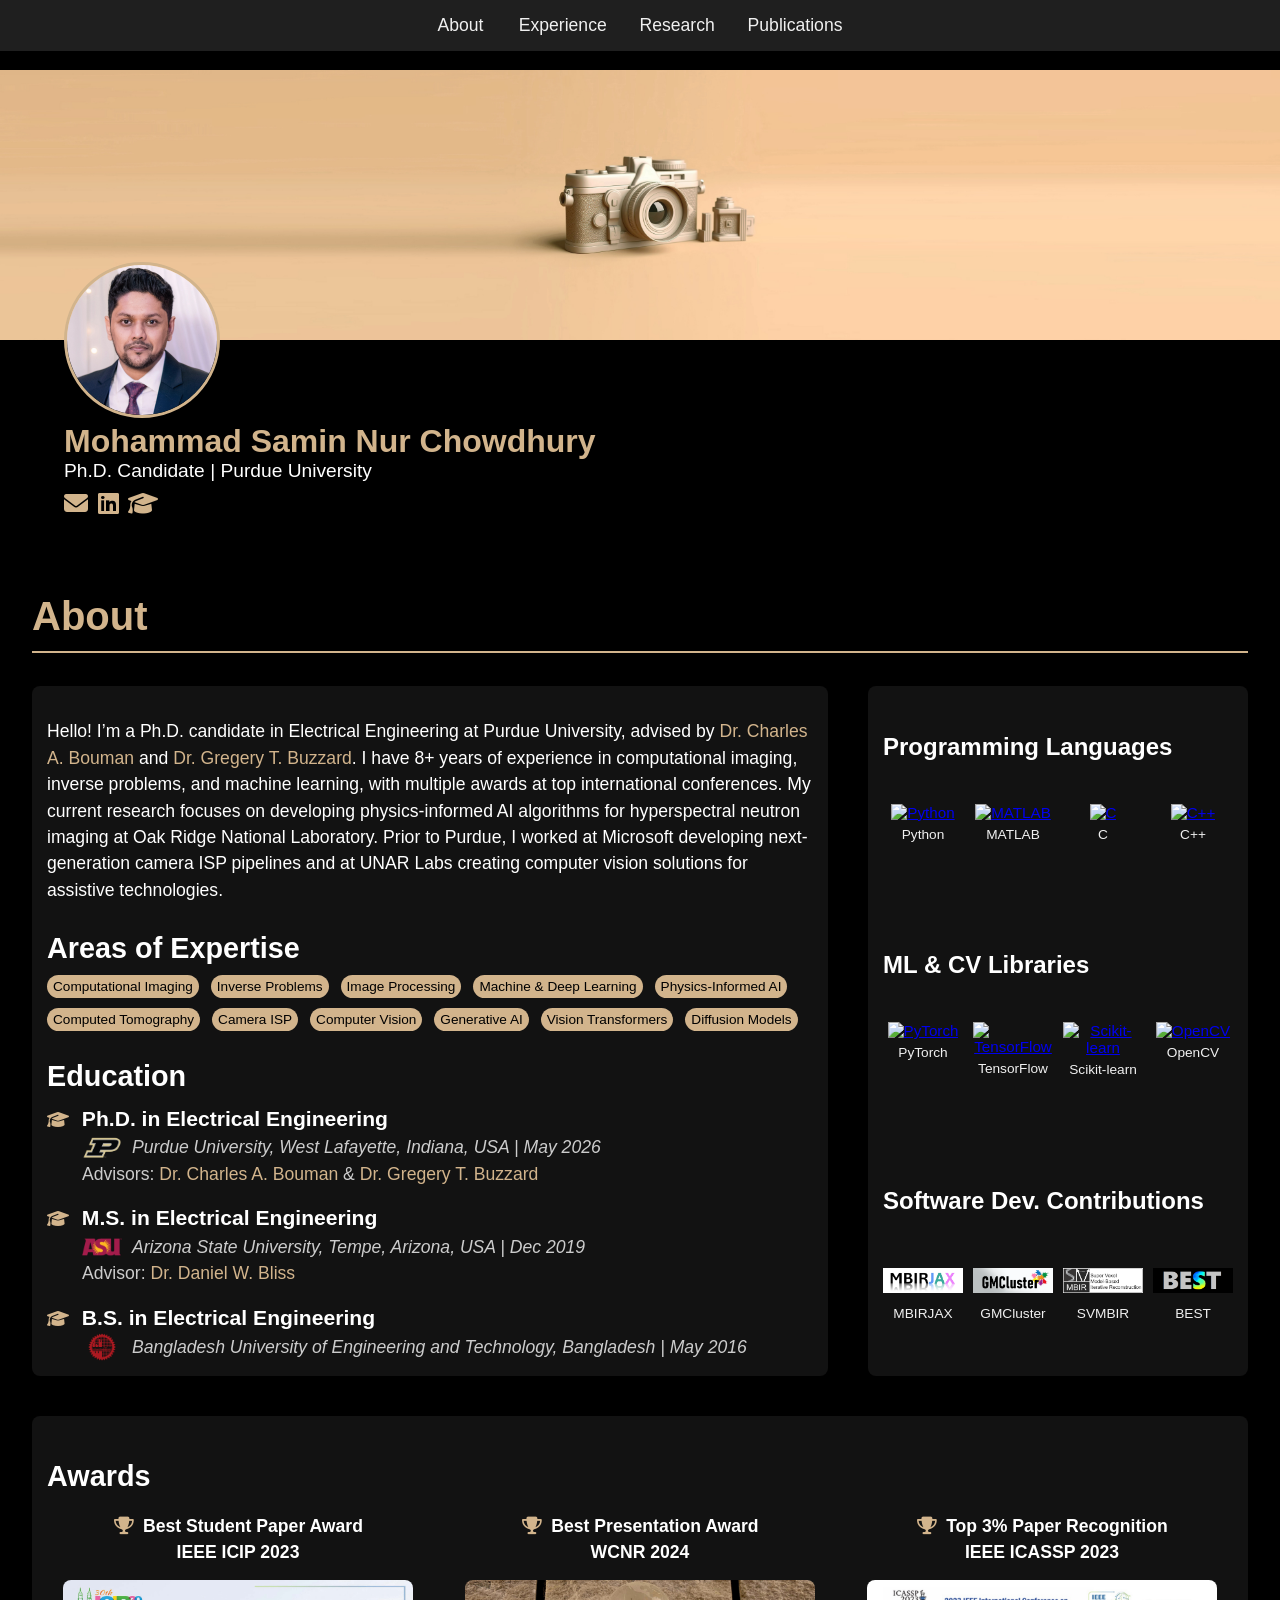
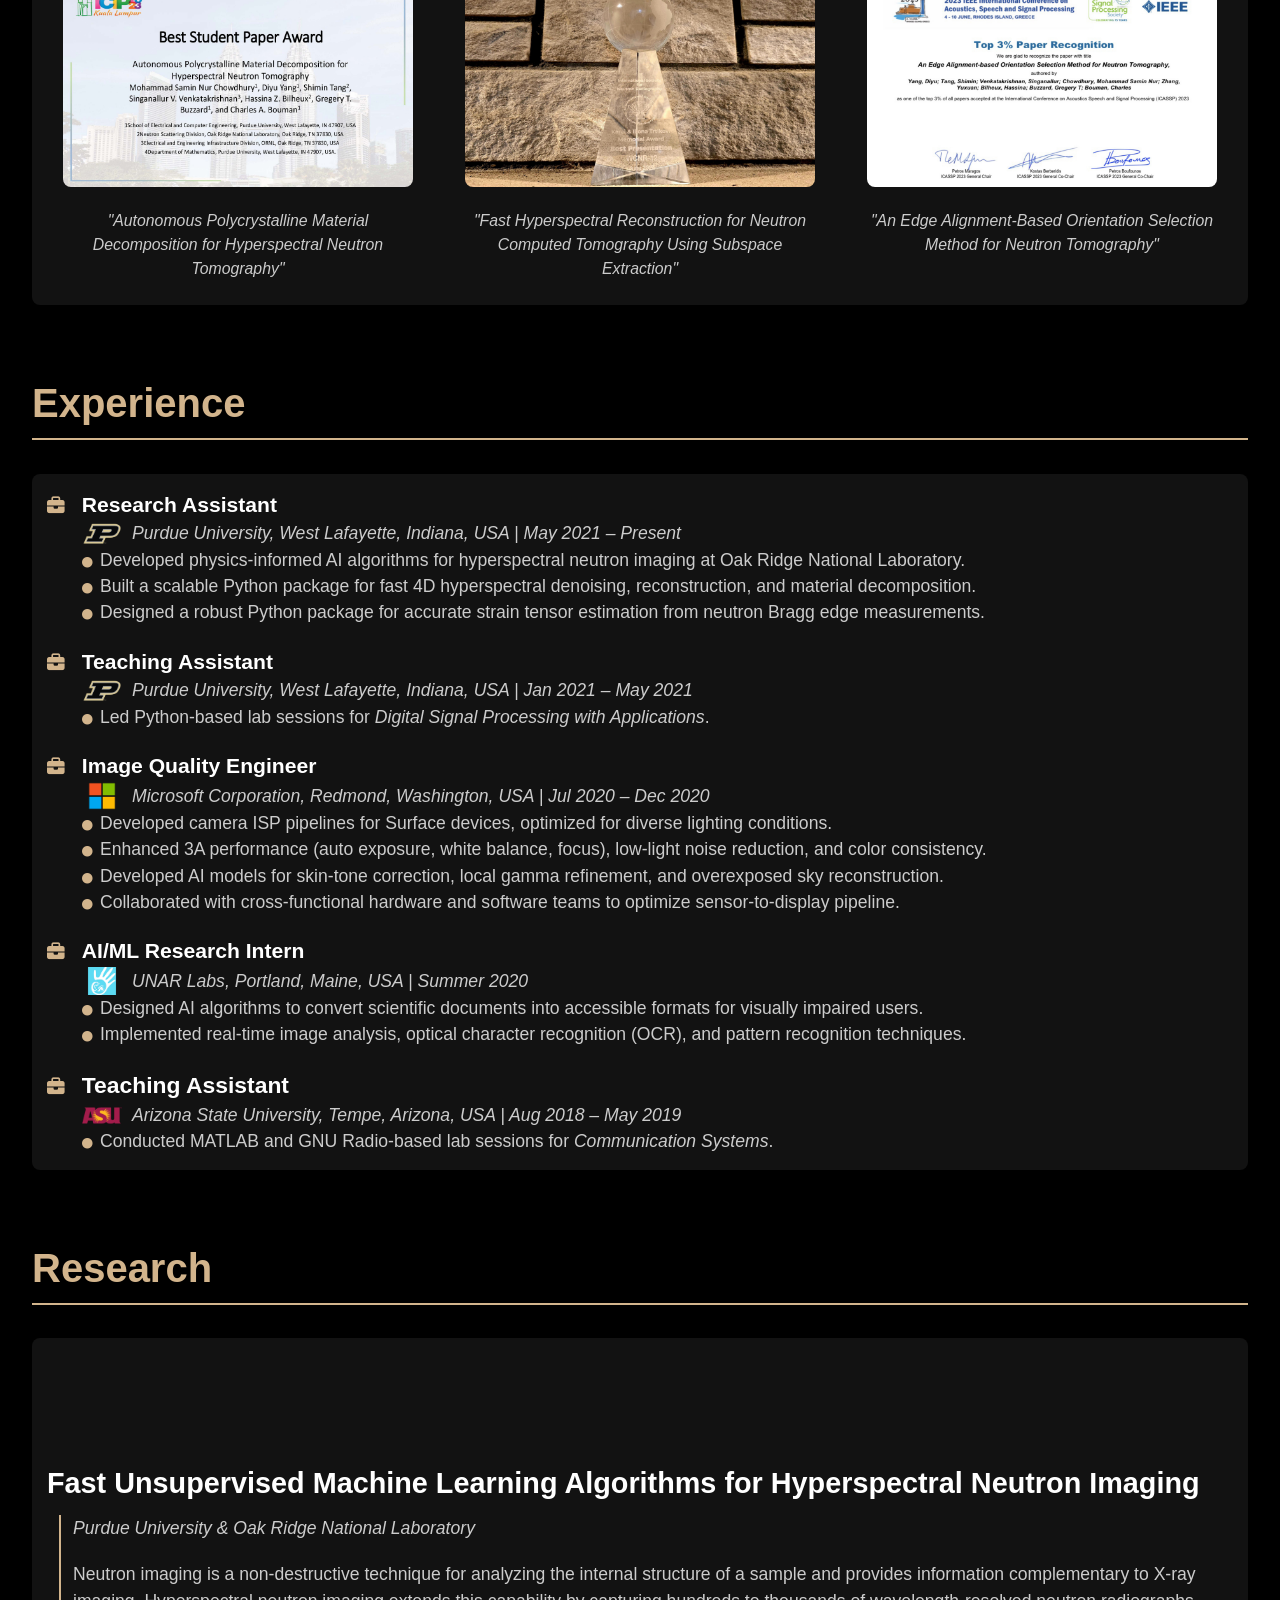
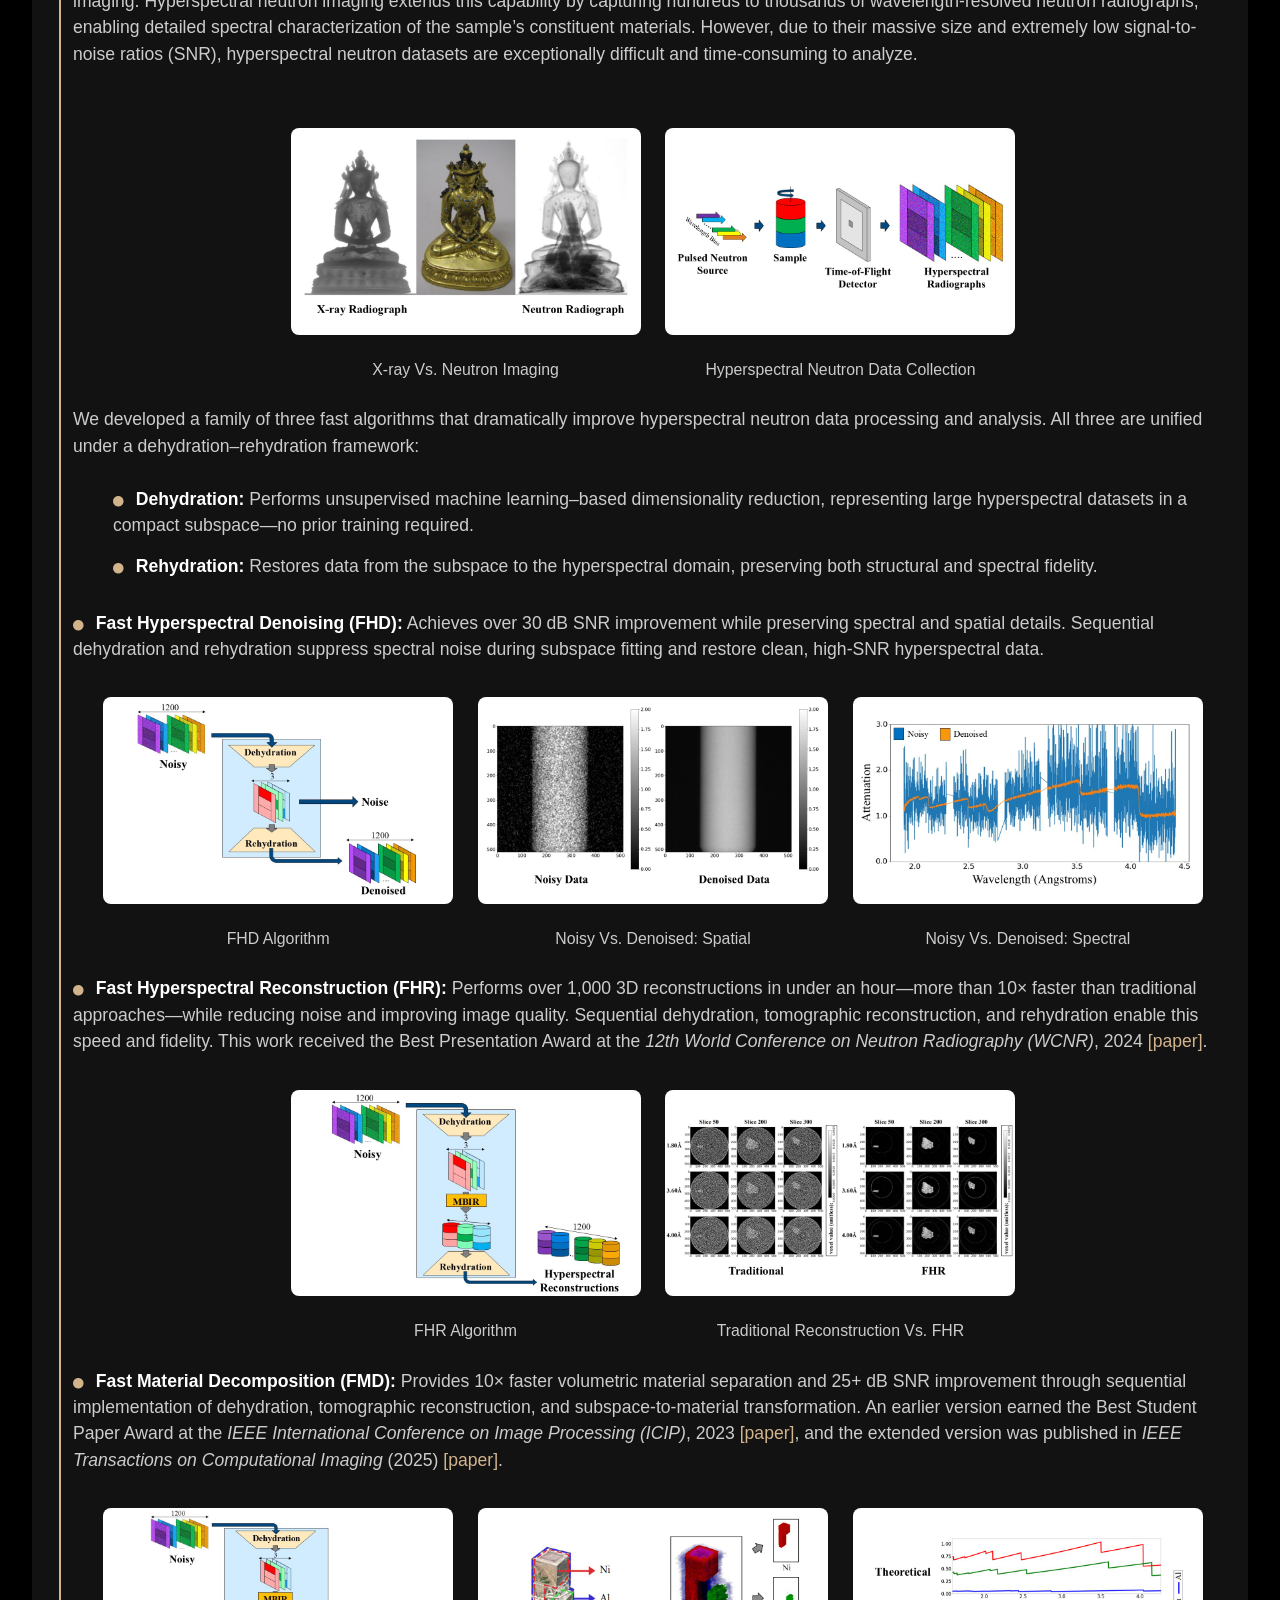
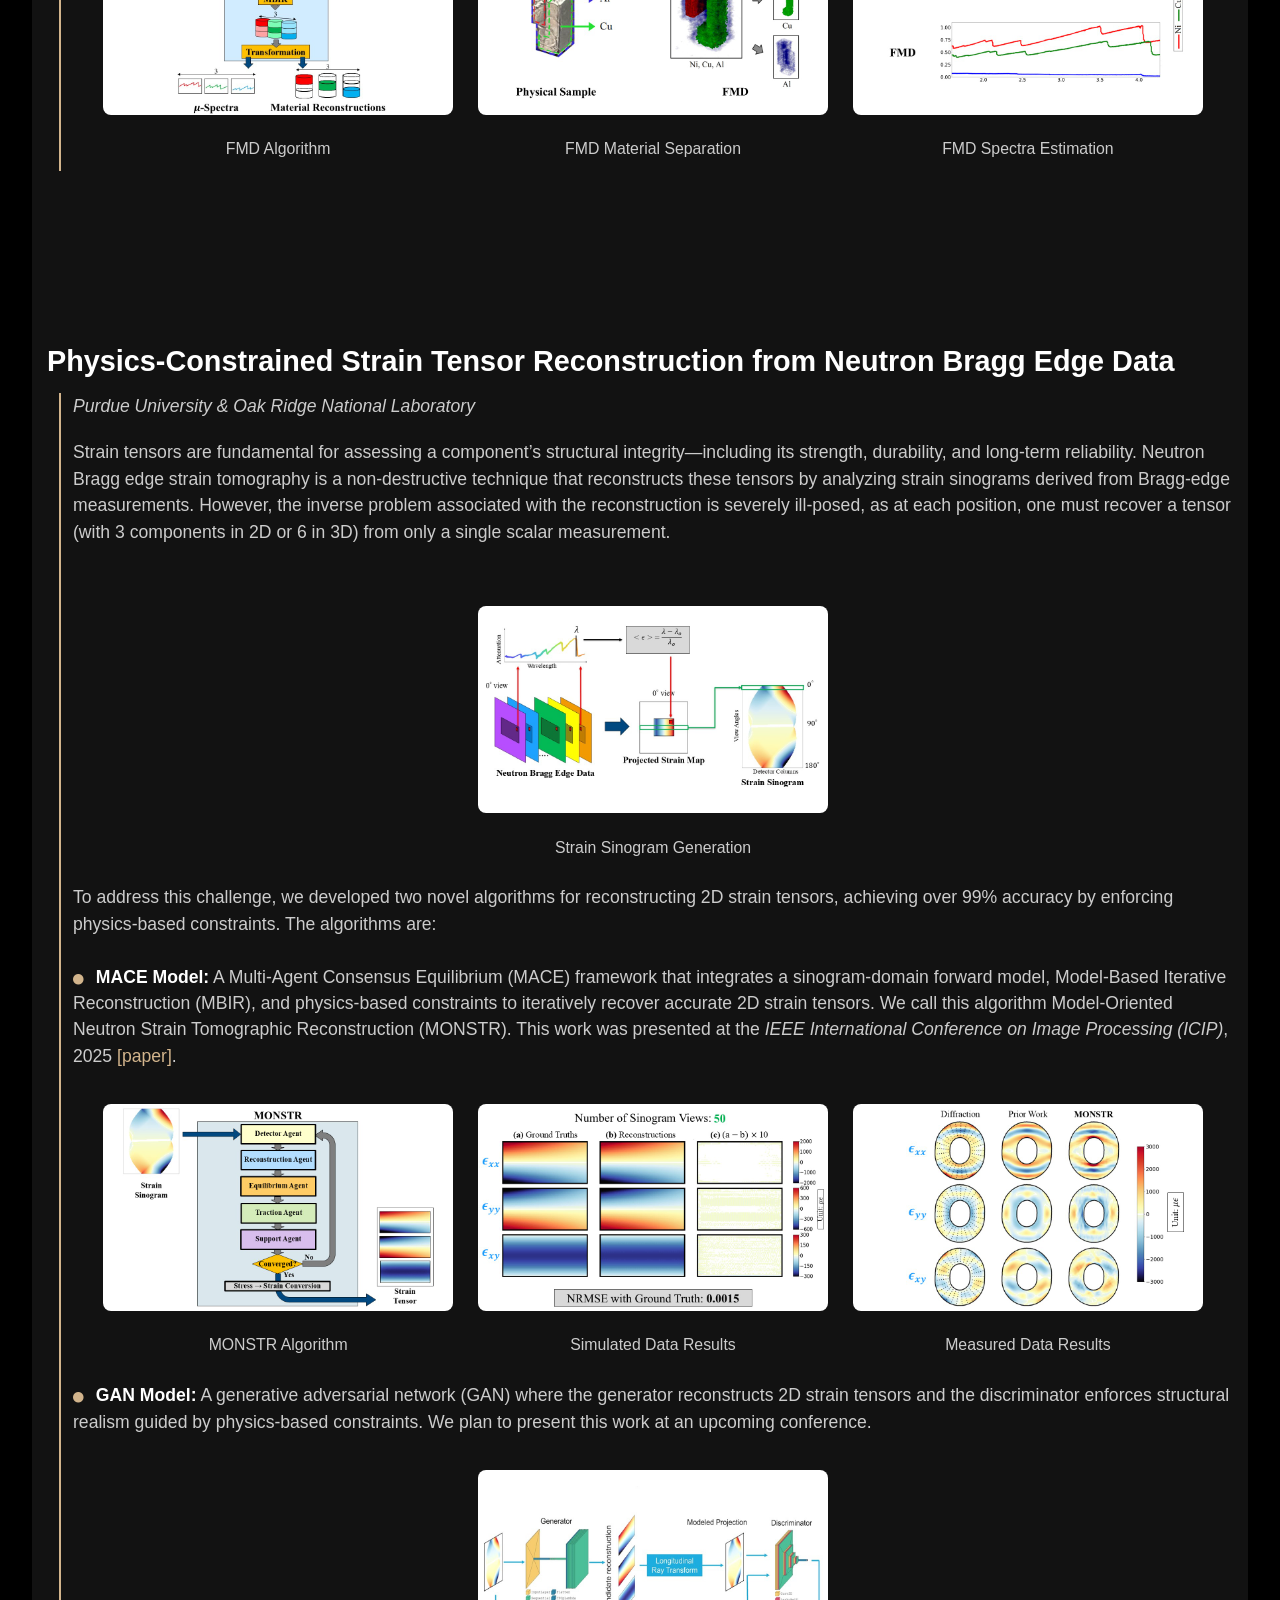
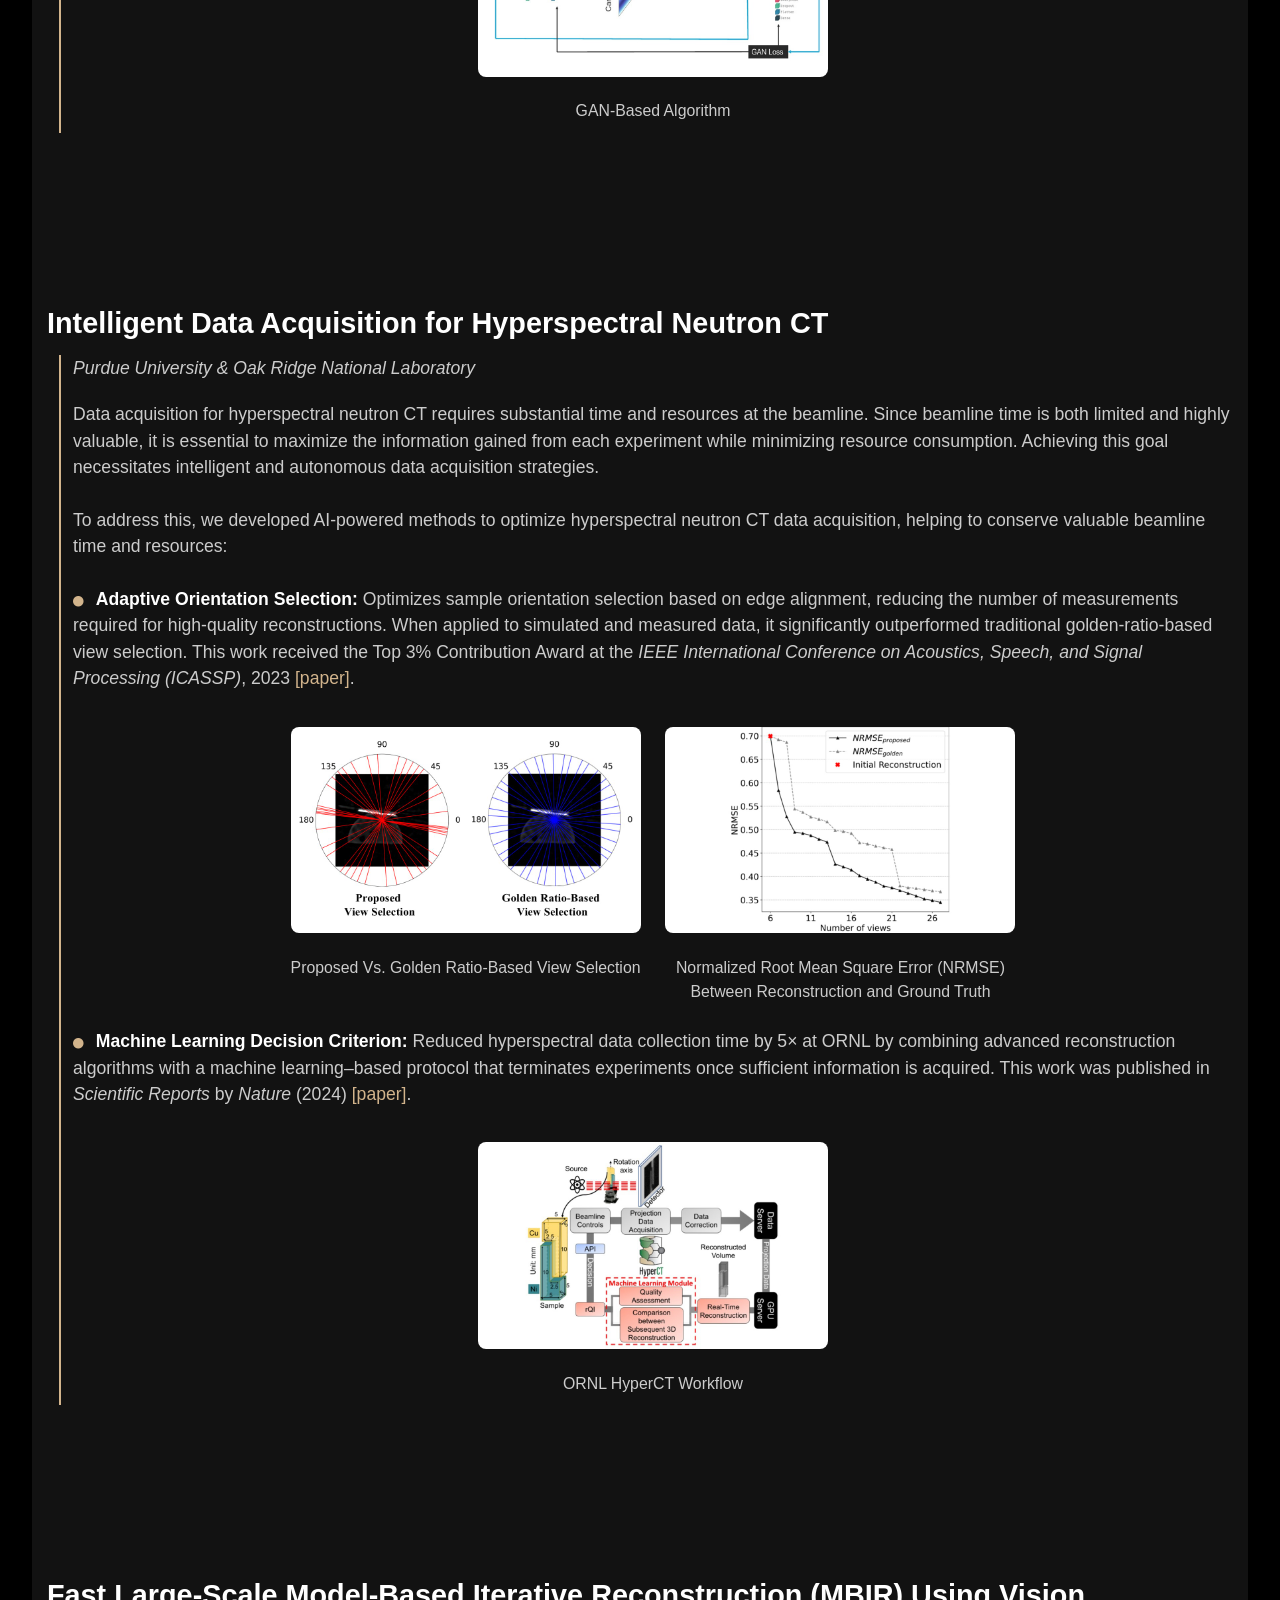
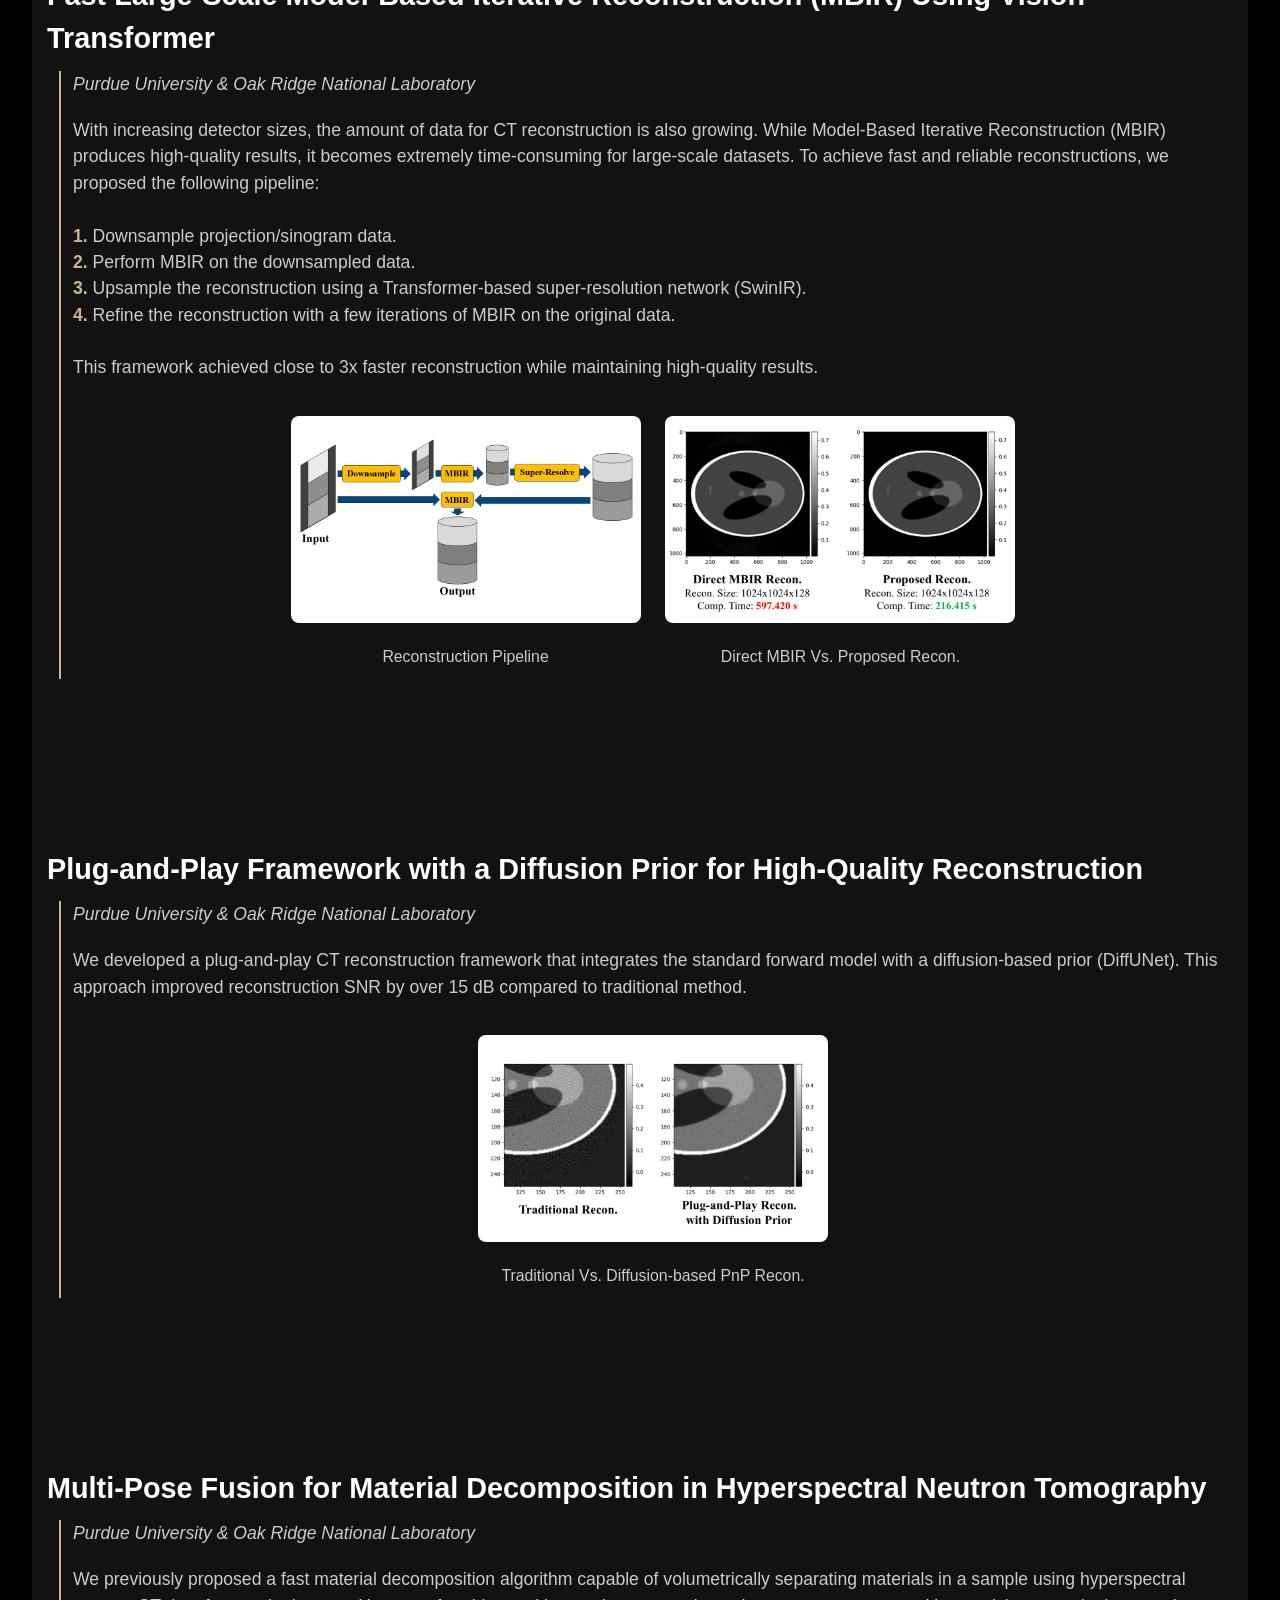
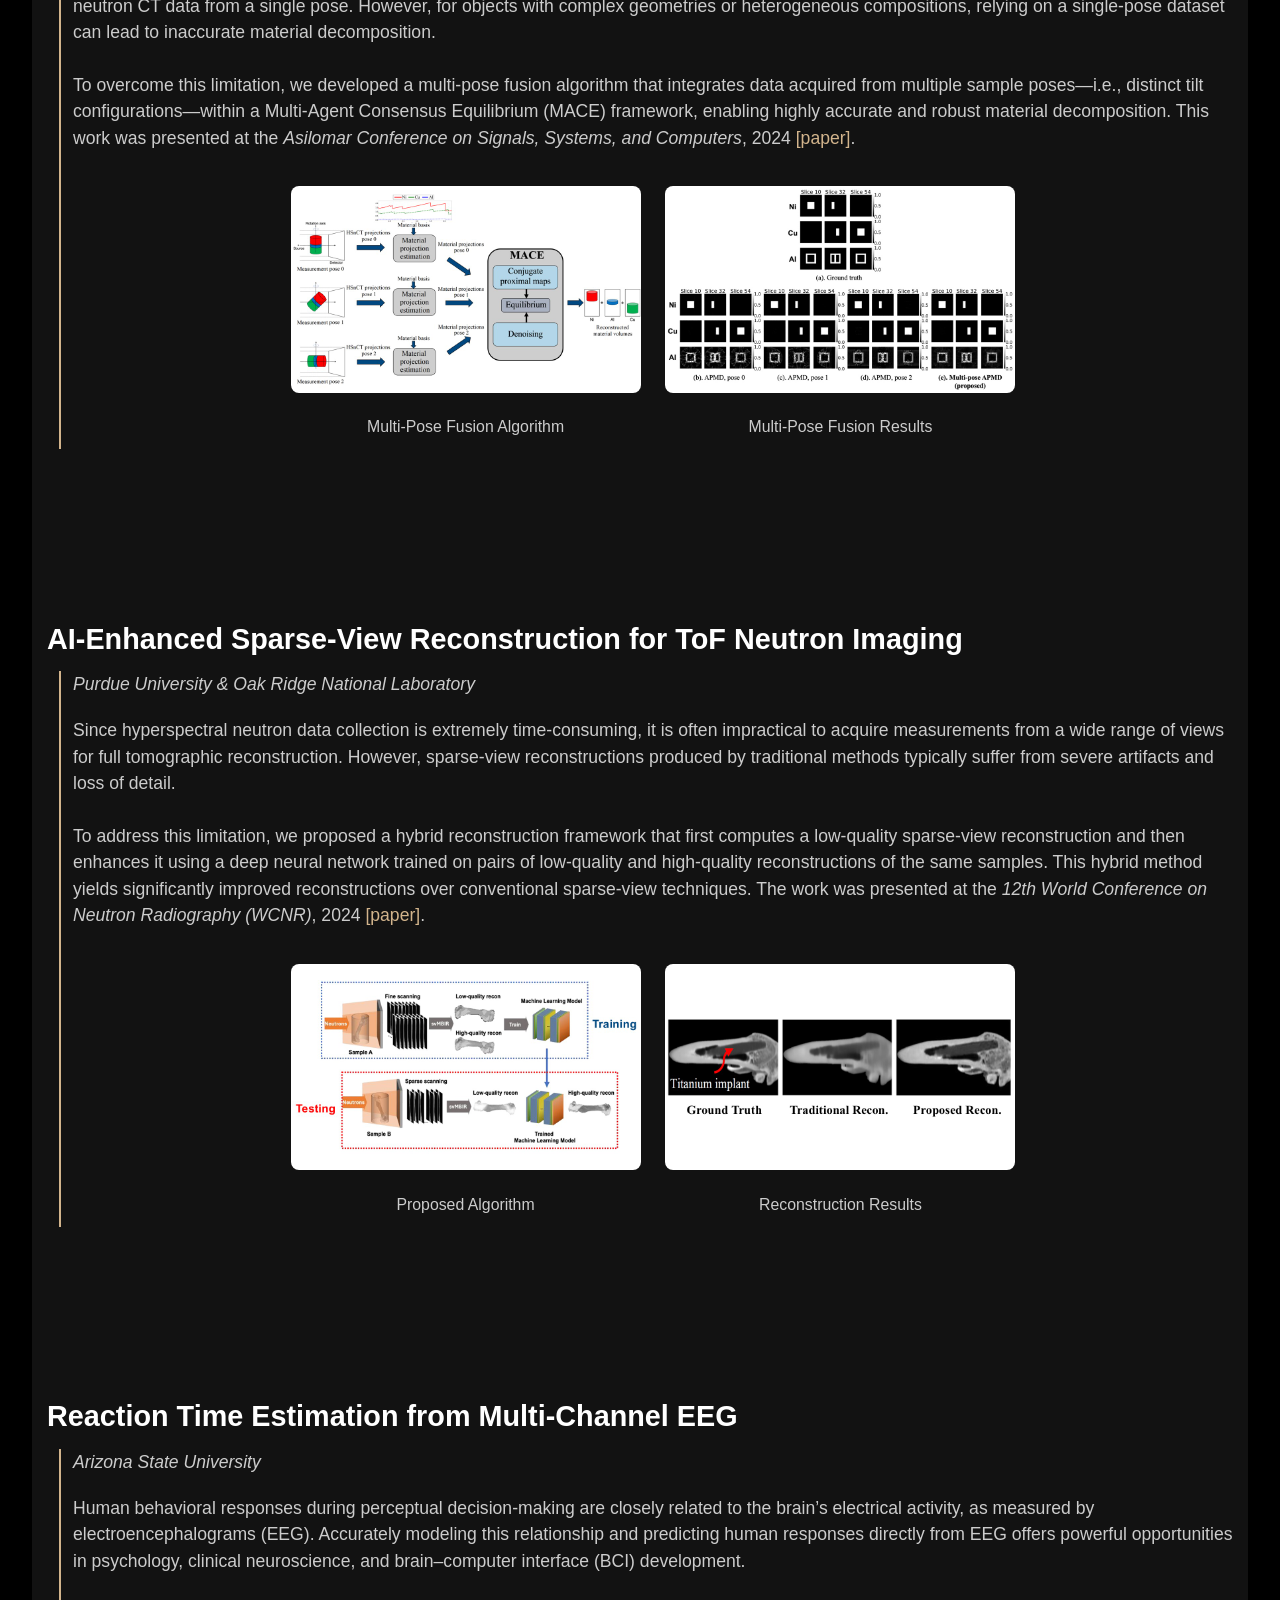
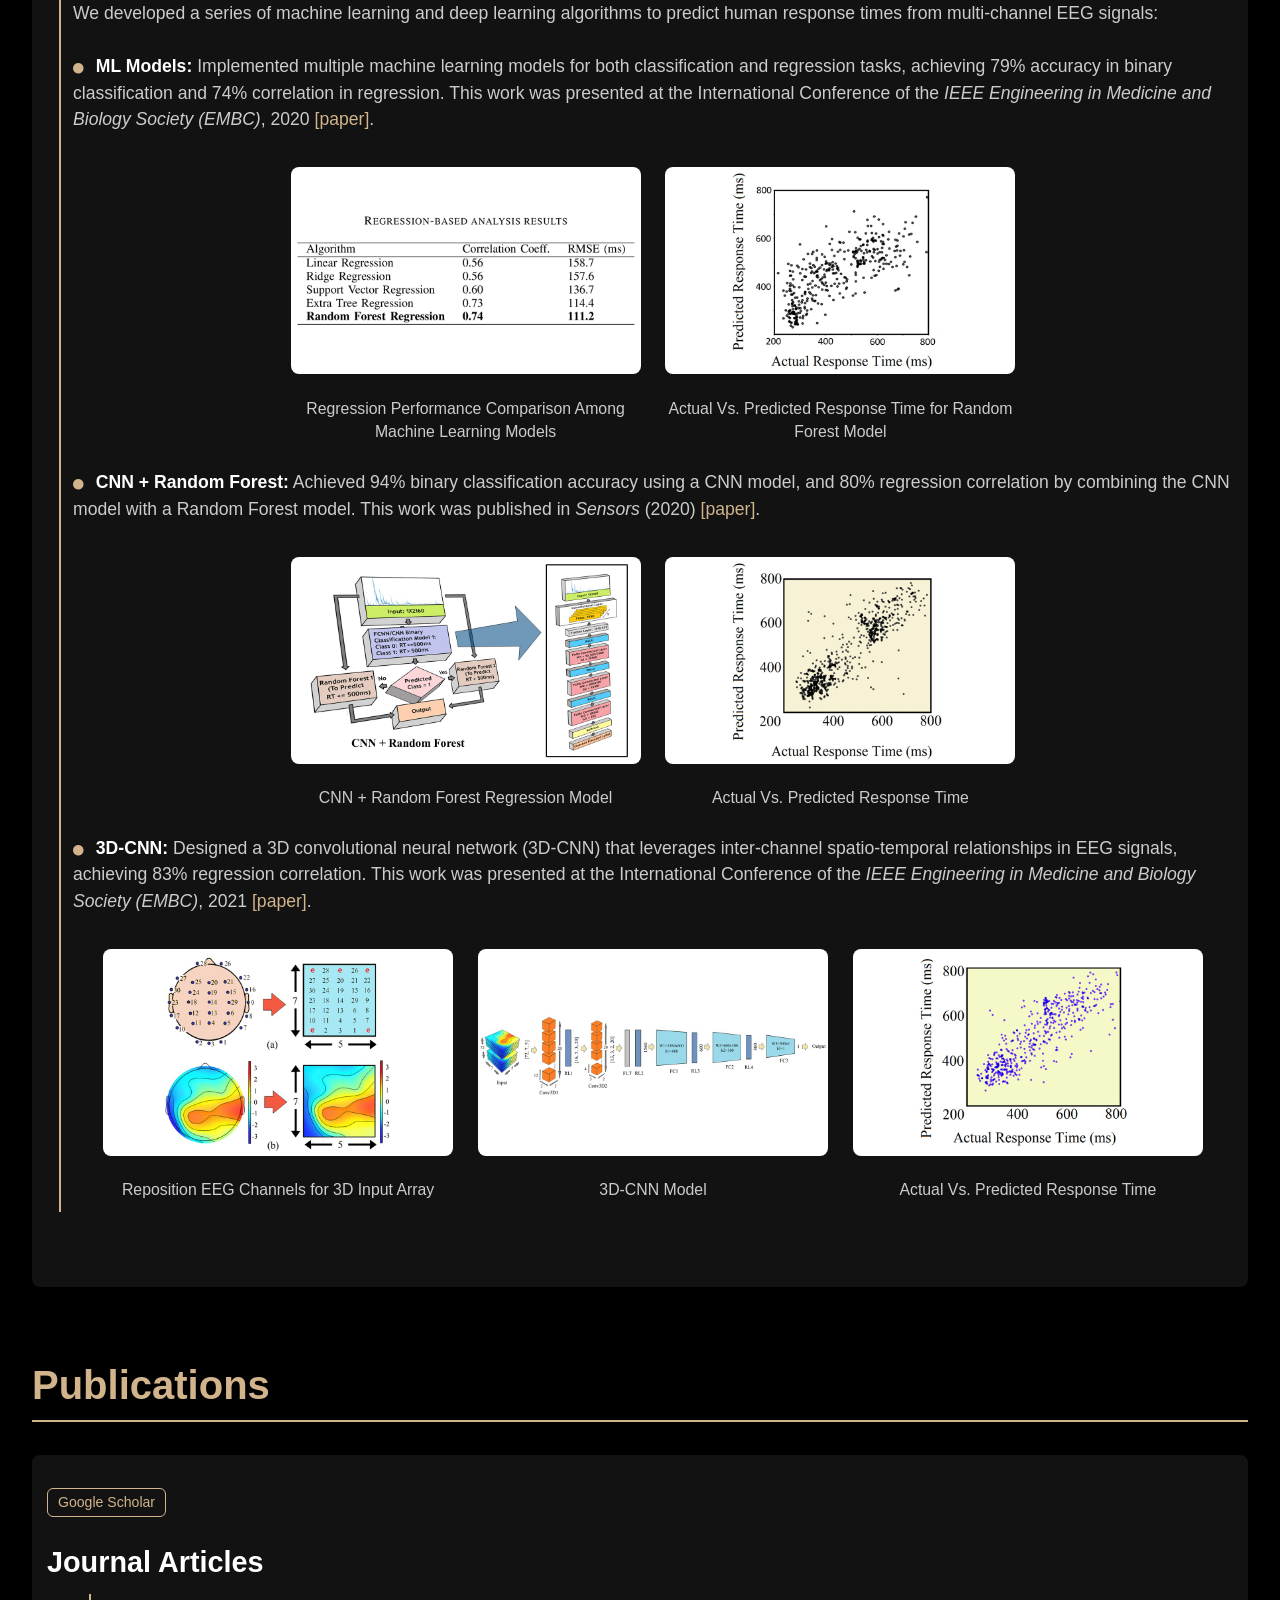
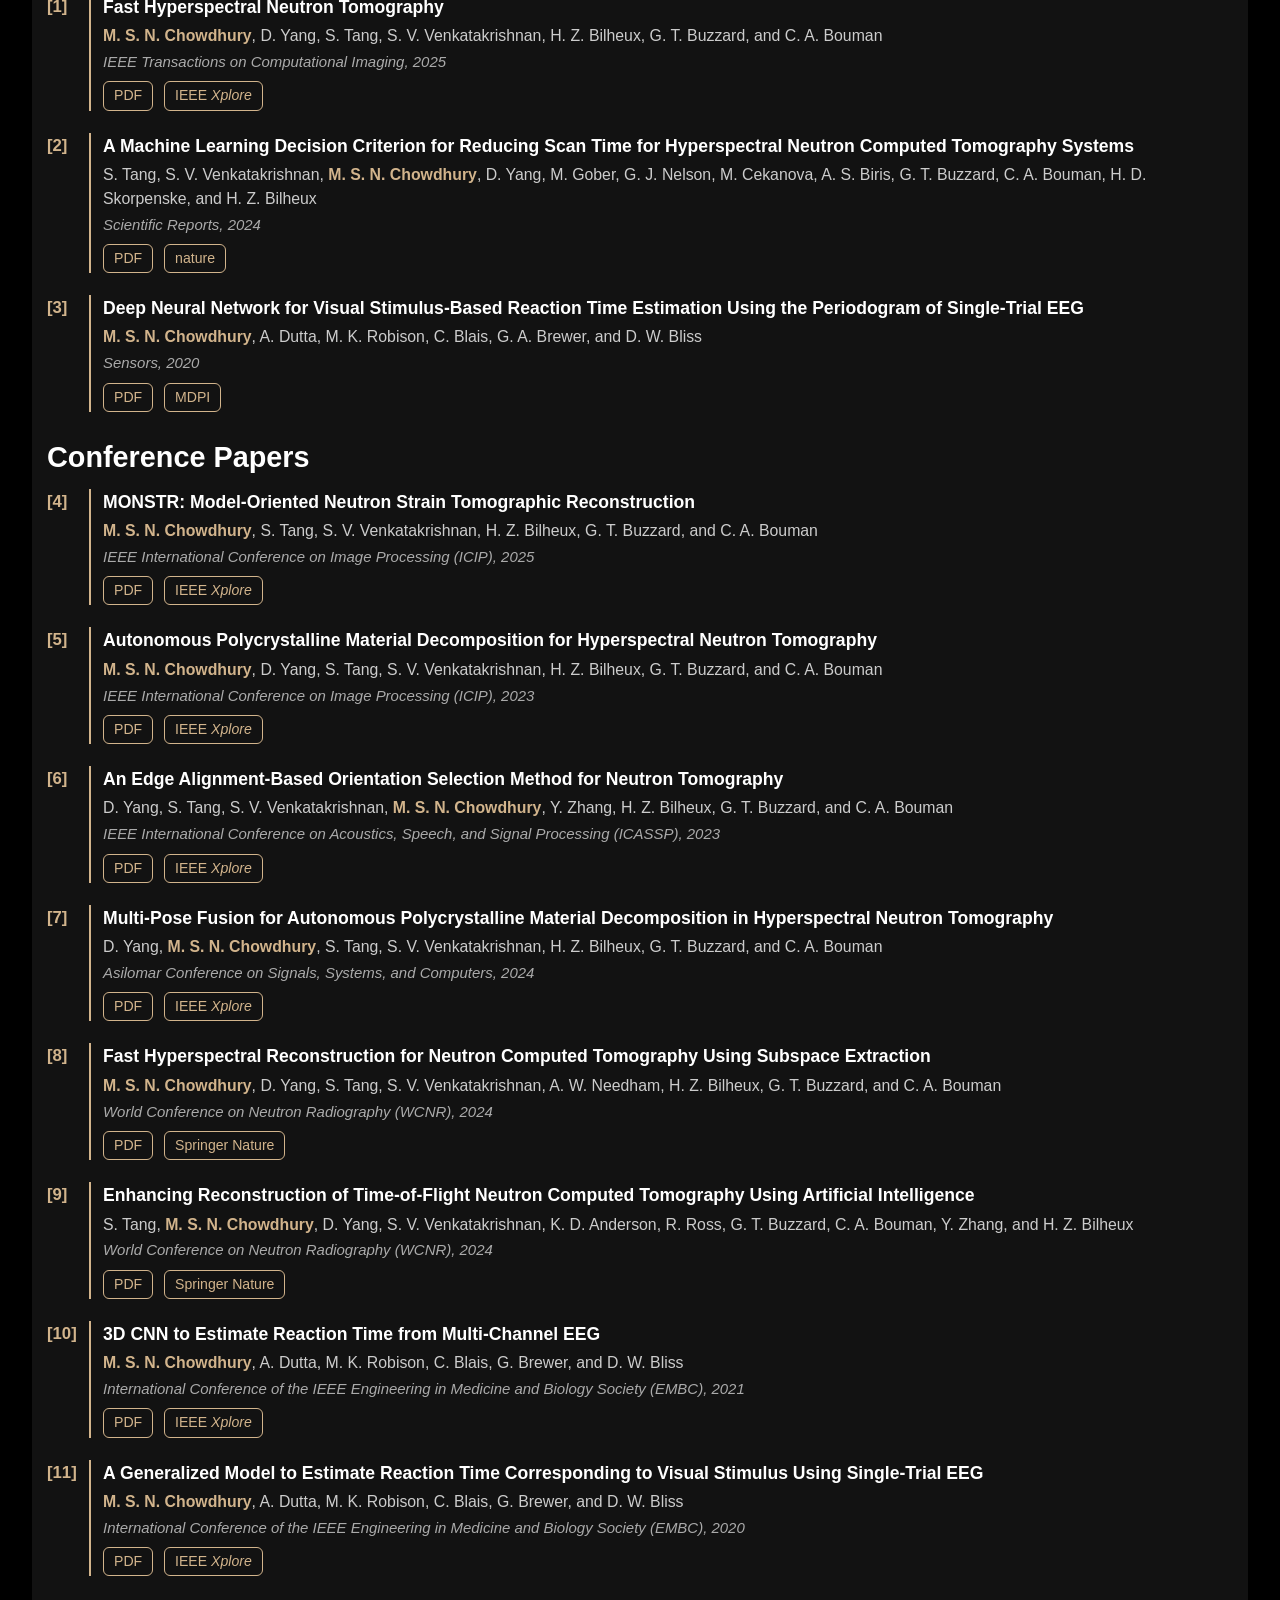
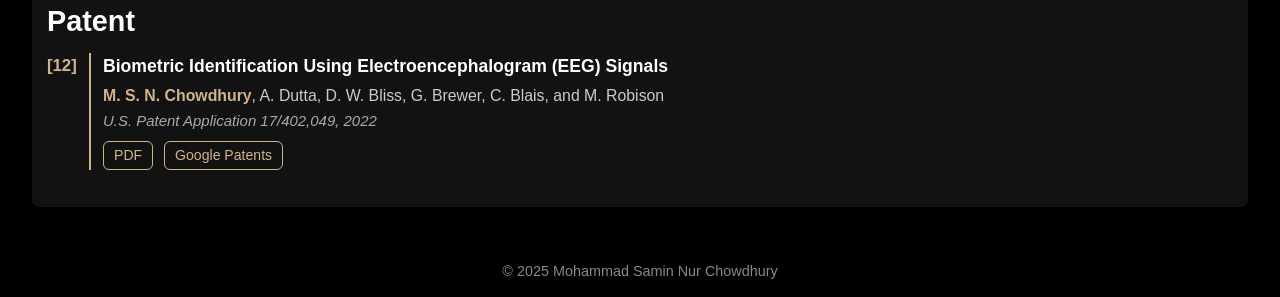
==== commit d4eb1ef9: "Update index.html" ====
--- a/index.html
+++ b/index.html
@@ -907,8 +907,9 @@
               <li style="margin-bottom:15px;">
                 <strong style="color:#fff;">Fast Hyperspectral Reconstruction (FHR):</strong> Performs over 1,000 3D reconstructions
                 in under an hour—more than 10× faster than traditional approaches—while reducing noise and improving image
-                quality. Sequential dehydration, tomographic reconstruction, and rehydration. This work received the Best
-                Presentation Award at the 12th World Conference on Neutron Radiography (WCNR), 2024
+                quality. Sequential dehydration, tomographic reconstruction, and rehydration enable this speed and fidelity.
+                This work received the Best Presentation Award at the <em>12th World Conference on Neutron Radiography (WCNR)</em>,
+                2024
                 <a href="publications/chowdhury_2024_fast_hyper_recon.pdf" target="_blank" class="dir-link">[paper]</a>.
               </li>
               <div class="site-images">
@@ -926,10 +927,10 @@
               <li style="margin-bottom:15px;">
                 <strong style="color:#fff;">Fast Material Decomposition (FMD):</strong> Provides 10× faster volumetric material
                 separation and 25+ dB SNR improvement through sequential implementation of dehydration, tomographic reconstruction,
-                and subspace-to-material transformation. An earlier version earned the Best Student Paper Award at the IEEE
-                International Conference on Image Processing (ICIP), 2023
+                and subspace-to-material transformation. An earlier version earned the Best Student Paper Award at the <em>IEEE
+                International Conference on Image Processing (ICIP)</em>, 2023
                 <a href="publications/chowdhury_2023_auto_material_decomp.pdf" target="_blank" class="dir-link">[paper]</a>,
-                and the extended version was published in IEEE Transactions on Computational Imaging (2025)
+                and the extended version was published in <em>IEEE Transactions on Computational Imaging</em> (2025)
                 <a href="publications/chowdhury_2025_fast_hyper_neutron_ct.pdf" target="_blank" class="dir-link">[paper]</a>.
               </li>
               <div class="site-images">
@@ -979,10 +980,10 @@
             <ul style="list-style:none; padding:0; margin:0;">
               <li style="margin-left:0; margin-bottom:15px;">
                 <strong style="color:#fff;">MACE Model:</strong> A Multi-Agent Consensus Equilibrium (MACE) framework that
-                integrates a sinogram-domain forward model, model-based iterative reconstruction (MBIR), and physics-based
+                integrates a sinogram-domain forward model, Model-Based Iterative Reconstruction (MBIR), and physics-based
                 constraints to iteratively recover accurate 2D strain tensors. We call this algorithm Model-Oriented Neutron
-                Strain Tomographic Reconstruction (MONSTR). This work was presented at the IEEE International Conference
-                on Image Processing (ICIP), 2025
+                Strain Tomographic Reconstruction (MONSTR). This work was presented at the <em>IEEE International Conference
+                on Image Processing (ICIP)</em>, 2025
                 <a href="publications/chowdhury_2025_monstr.pdf" target="_blank" class="dir-link">[paper]</a>.
               </li>
               <div class="site-images">
@@ -1001,9 +1002,9 @@
               </div>
 
               <li style="margin-left:0; margin-bottom:15px;">
-                <strong style="color:#fff;">GAN Model:</strong> A generative adversarial network (GAN) where the generator
-                reconstructs 2D strain tensors and the discriminator enforces structural realism guided by physics-based
-                constraints. We plan to present this work at an upcoming conference.
+                <strong style="color:#fff;">GAN Model:</strong> A generative adversarial network (GAN) where the generator reconstructs
+                2D strain tensors and the discriminator enforces structural realism guided by physics-based constraints.
+                We plan to present this work at an upcoming conference.
               </li>
               <div class="site-images">
                 <figure>
@@ -1039,8 +1040,8 @@
                 <strong style="color:#fff;">Adaptive Orientation Selection:</strong> Optimizes sample orientation selection
                 based on edge alignment, reducing the number of measurements required for high-quality reconstructions.
                 When applied to simulated and measured data, it significantly outperformed traditional golden-ratio-based
-                view selection. This work received the Top 3% Contribution Award at the IEEE International Conference on
-                Acoustics, Speech, and Signal Processing (ICASSP), 2023
+                view selection. This work received the Top 3% Contribution Award at the <em>IEEE International Conference on
+                Acoustics, Speech, and Signal Processing (ICASSP)</em>, 2023
                 <a href="publications/chowdhury_2023_edge_alignment.pdf" target="_blank" class="dir-link">[paper]</a>.
               </li>
               <div class="site-images">
@@ -1057,8 +1058,8 @@
               <li style="margin-left:0; margin-bottom:15px;">
                 <strong style="color:#fff;">Machine Learning Decision Criterion:</strong> Reduced hyperspectral data collection
                 time by 5× at ORNL by combining advanced reconstruction algorithms with a machine learning–based protocol
-                that terminates experiments once sufficient information is acquired. This work was published in Scientific
-                Reports by Nature (2024)
+                that terminates experiments once sufficient information is acquired. This work was published in <em>Scientific
+                Reports</em> by <em>Nature</em> (2024)
                 <a href="publications/chowdhury_2024_ml_decision_hyper_neutron_ct.pdf" target="_blank" class="dir-link">[paper]</a>.
               </li>
               <div class="site-images">
@@ -1153,13 +1154,13 @@
           </div>
           <div style="color:#ccc;">
             We previously proposed a fast material decomposition algorithm capable of volumetrically separating materials
-            in a sample using hyperspectral neutron CT data. However, for objects with complex geometries or heterogeneous
-            compositions, relying on a single-pose dataset can lead to inaccurate material decomposition.<br><br>
+            in a sample using hyperspectral neutron CT data from a single pose. However, for objects with complex geometries
+            or heterogeneous compositions, relying on a single-pose dataset can lead to inaccurate material decomposition.<br><br>
 
             To overcome this limitation, we developed a multi-pose fusion algorithm that integrates data acquired from multiple
             sample poses—i.e., distinct tilt configurations—within a Multi-Agent Consensus Equilibrium (MACE) framework,
-            enabling highly accurate and robust material decomposition. This work was presented at the Asilomar Conference
-            on Signals, Systems, and Computers, 2024
+            enabling highly accurate and robust material decomposition. This work was presented at the <em>Asilomar Conference
+            on Signals, Systems, and Computers</em>, 2024
             <a href="publications/chowdhury_2024_multi_pose_fusion.pdf" target="_blank" class="dir-link">[paper]</a>.
             <div class="site-images">
               <figure>
@@ -1190,10 +1191,11 @@
             measurements from a wide range of views for full tomographic reconstruction. However, sparse-view reconstructions
             produced by traditional methods typically suffer from severe artifacts and loss of detail.<br><br>
 
-            To address this limitation, we proposed a reconstruction framework that first computes a low-quality sparse-view
-            reconstruction and then enhances it using a deep neural network trained on pairs of low-quality and high-quality
-            reconstructions of the same samples. This hybrid method yields significantly improved reconstructions over conventional
-            sparse-view techniques. The work was presented at the 12th World Conference on Neutron Radiography (WCNR), 2024
+            To address this limitation, we proposed a hybrid reconstruction framework that first computes a low-quality
+            sparse-view reconstruction and then enhances it using a deep neural network trained on pairs of low-quality
+            and high-quality reconstructions of the same samples. This hybrid method yields significantly improved reconstructions
+            over conventional sparse-view techniques. The work was presented at the <em>12th World Conference on Neutron
+            Radiography (WCNR)</em>, 2024
             <a href="publications/chowdhury_2024_ai_tof_neutron_recon.pdf" target="_blank" class="dir-link">[paper]</a>.
             <div class="site-images">
               <figure>
@@ -1231,8 +1233,8 @@
               <li style="margin-left:0; margin-bottom:15px;">
                 <strong style="color:#fff;">ML Models:</strong> Implemented multiple machine learning models for both classification
                 and regression tasks, achieving 79% accuracy in binary classification and 74% correlation in regression.
-                This work was presented at the International Conference of the IEEE Engineering in Medicine and Biology
-                Society (EMBC), 2020
+                This work was presented at the International Conference of the <em>IEEE Engineering in Medicine and Biology
+                Society (EMBC)</em>, 2020
                 <a href="publications/chowdhury_2020_general_reaction_time.pdf" target="_blank" class="dir-link">[paper]</a>.
               </li>
               <div class="site-images">
@@ -1249,7 +1251,7 @@
               <li style="margin-left:0; margin-bottom:15px;">
                 <strong style="color:#fff;">CNN + Random Forest:</strong> Achieved 94% binary classification accuracy using
                 a CNN model, and 80% regression correlation by combining the CNN model with a Random Forest model. This
-                work was published in Sensors (2020)
+                work was published in <em>Sensors</em> (2020)
                 <a href="publications/chowdhury_2020_dnn_reaction_time.pdf" target="_blank" class="dir-link">[paper]</a>.
               </li>
               <div class="site-images">
@@ -1266,8 +1268,8 @@
               <li style="margin-left:0; margin-bottom:15px;">
                 <strong style="color:#fff;">3D-CNN:</strong> Designed a 3D convolutional neural network (3D-CNN) that leverages
                 inter-channel spatio-temporal relationships in EEG signals, achieving 83% regression correlation. This work
-                was presented at the International Conference of the IEEE Engineering in Medicine and Biology Society (EMBC),
-                2021
+                was presented at the International Conference of the <em>IEEE Engineering in Medicine and Biology Society
+                (EMBC)</em>, 2021
                 <a href="publications/chowdhury_2021_3d_cnn_reaction_time.pdf" target="_blank" class="dir-link">[paper]</a>.
               </li>
               <div class="site-images">
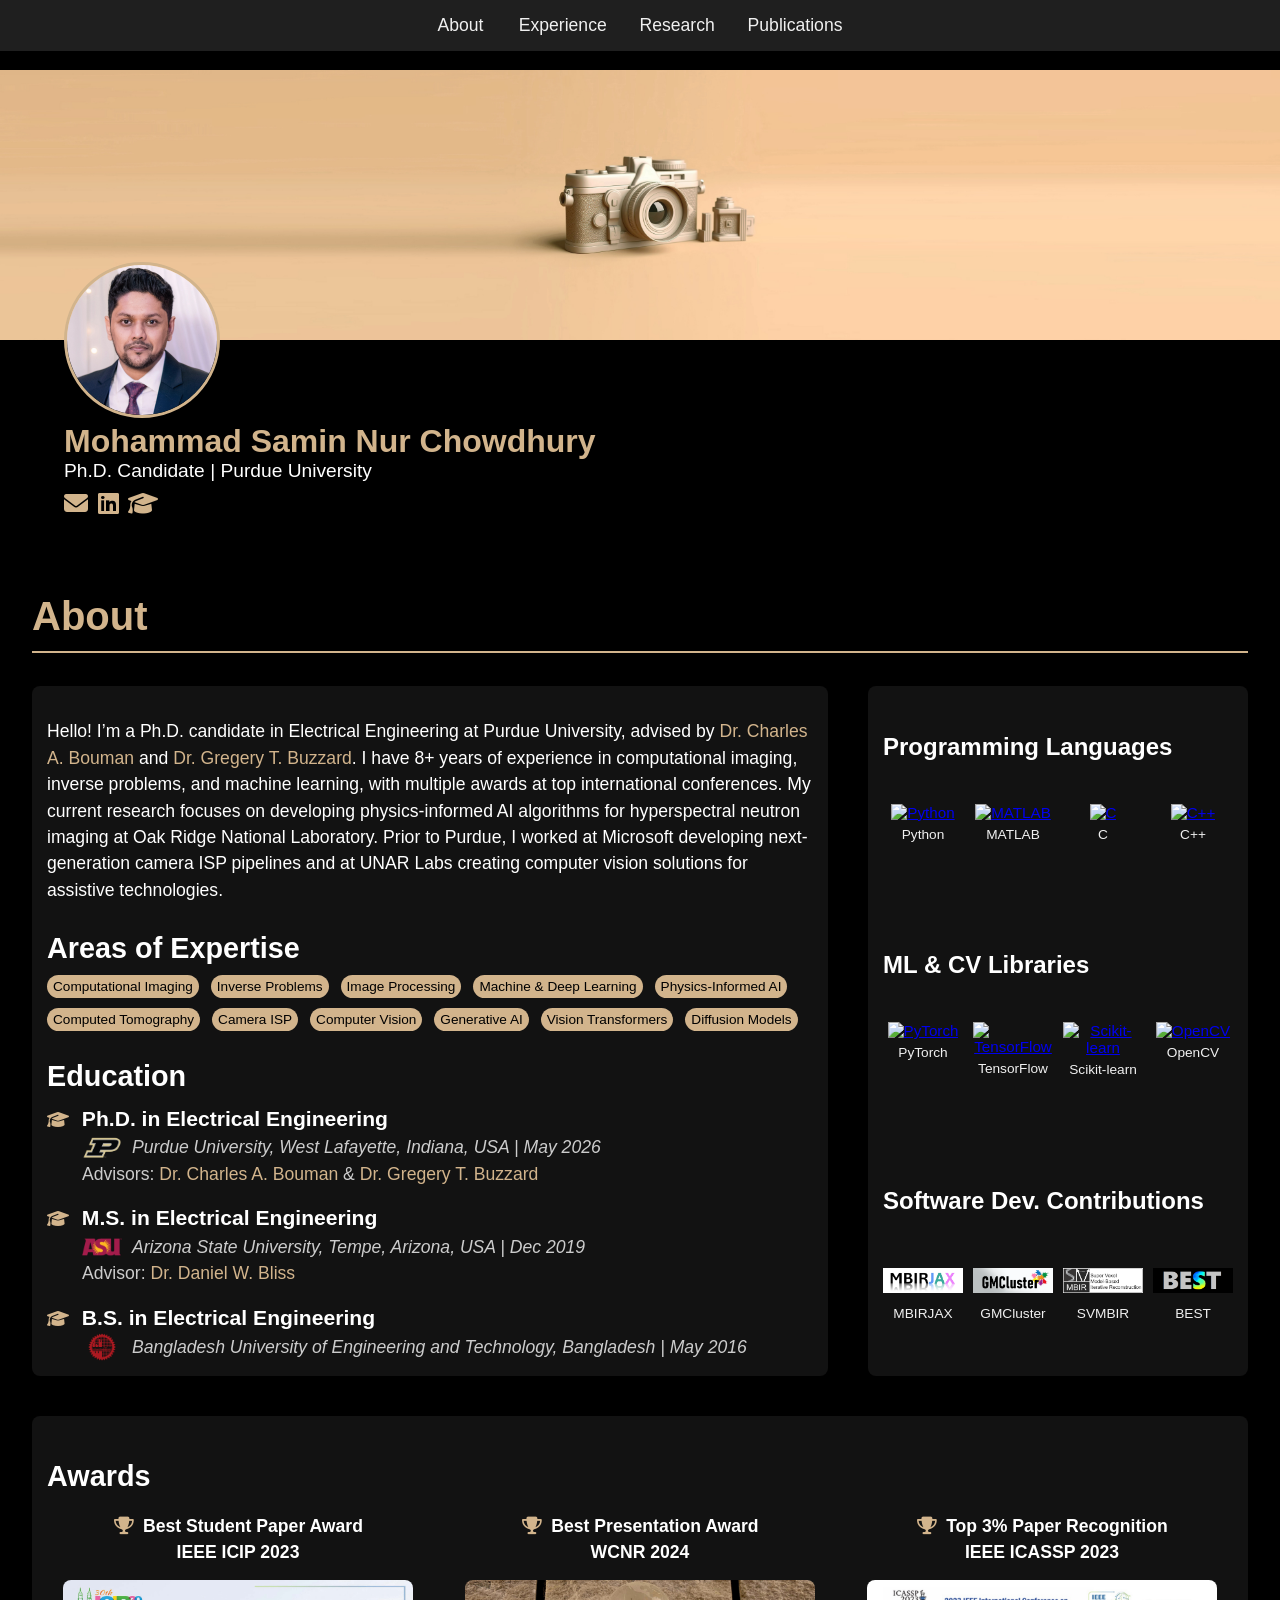
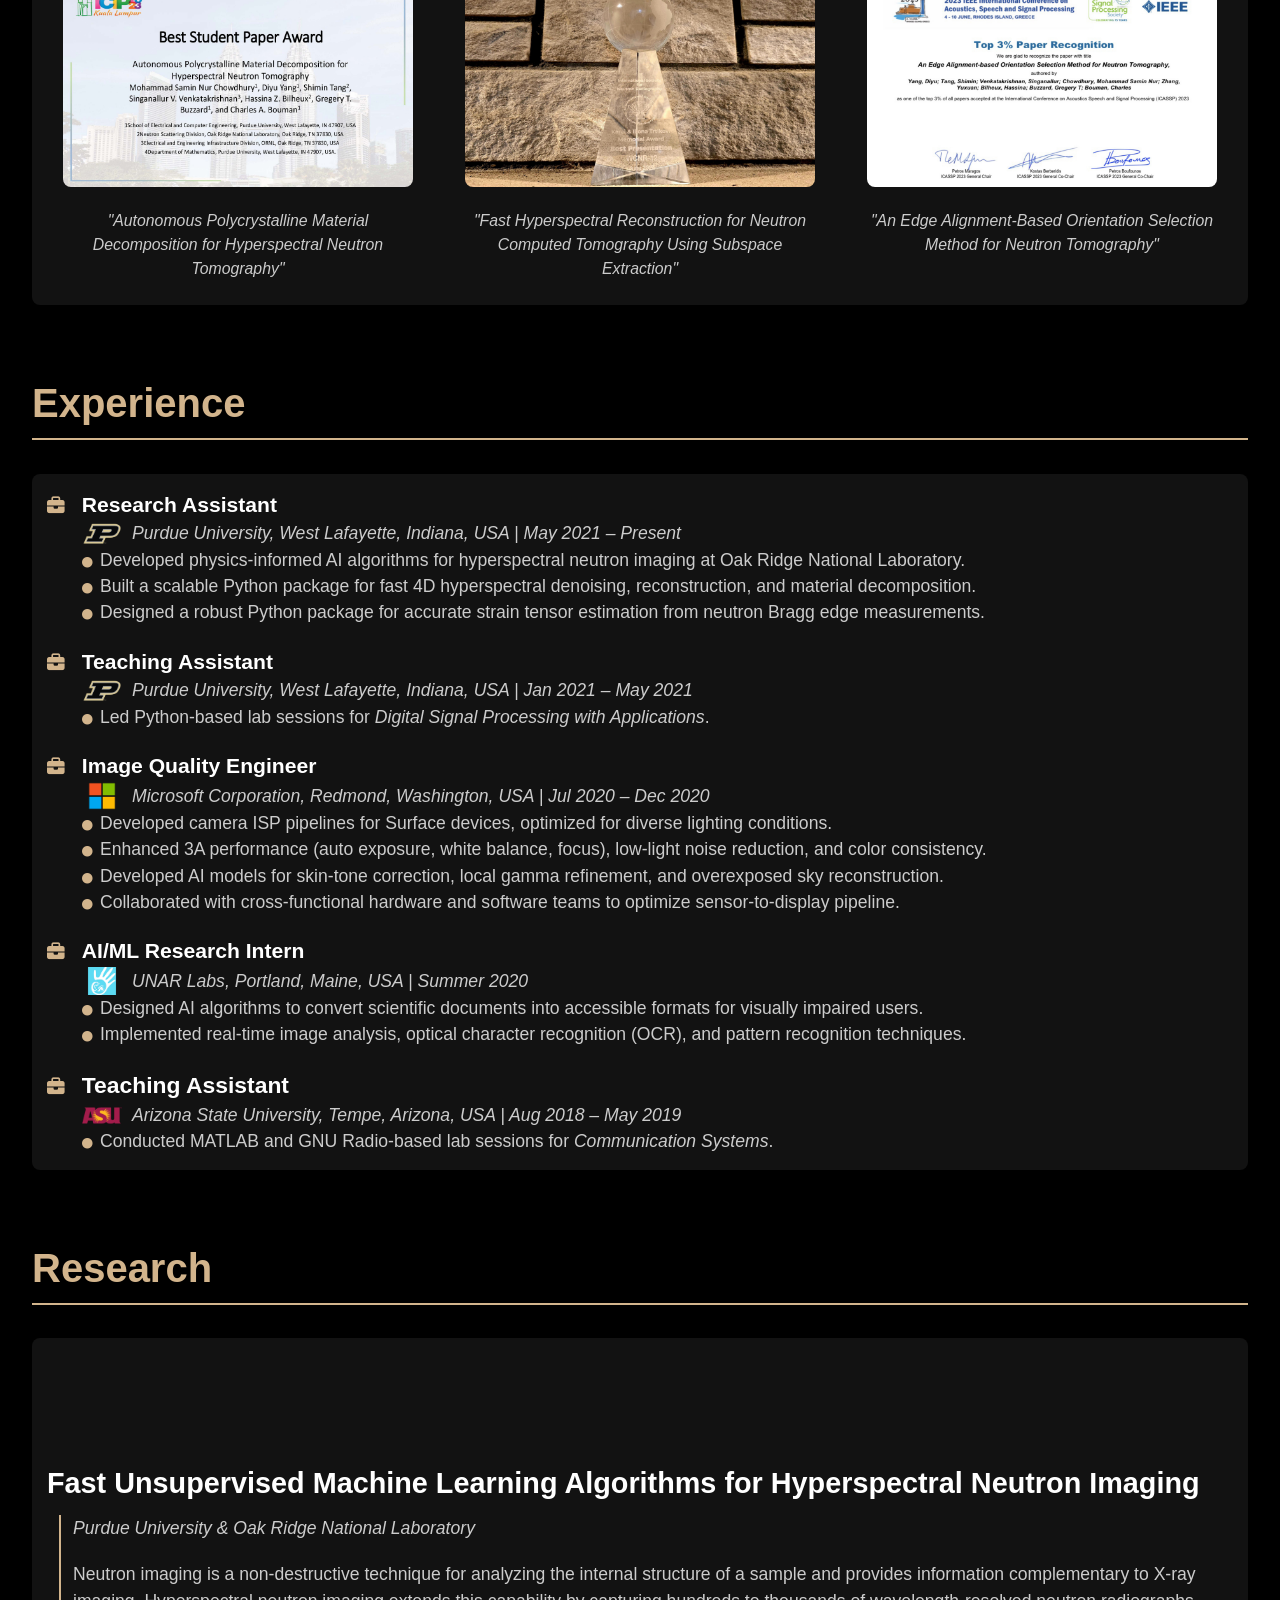
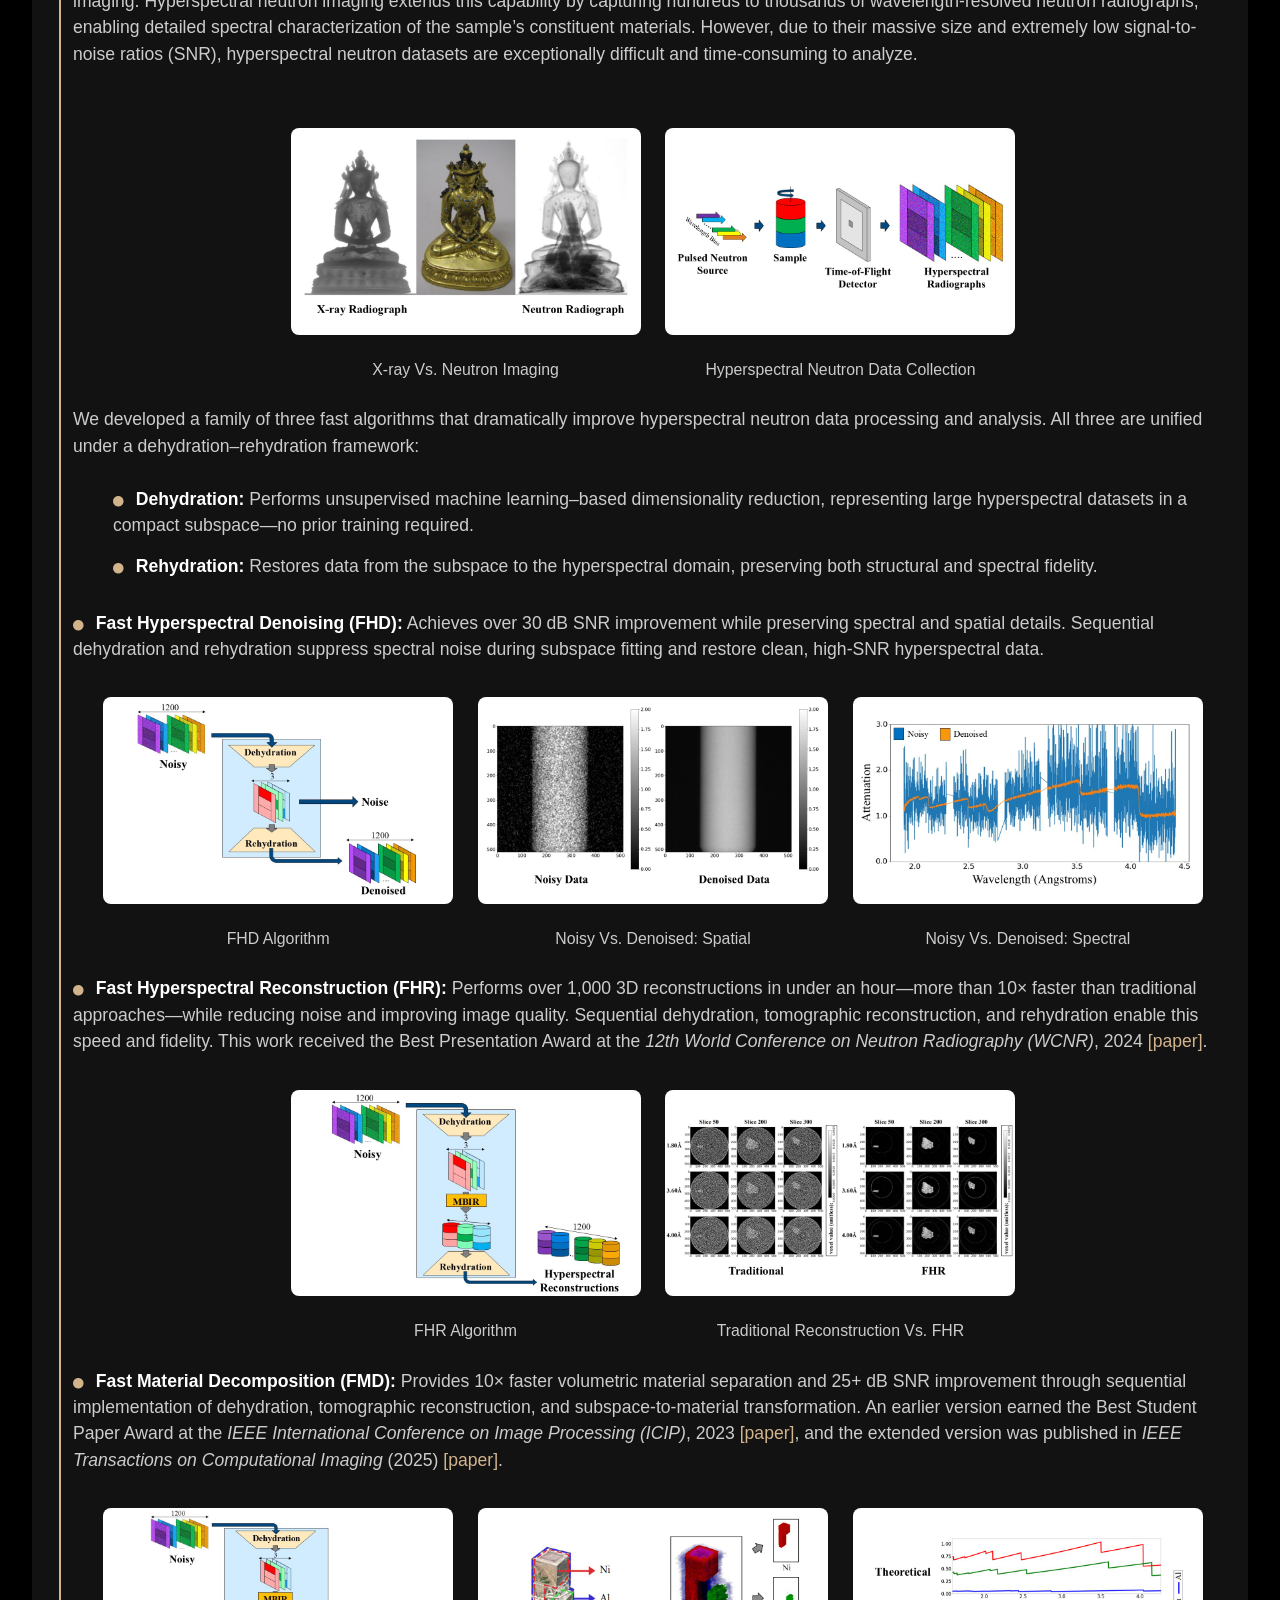
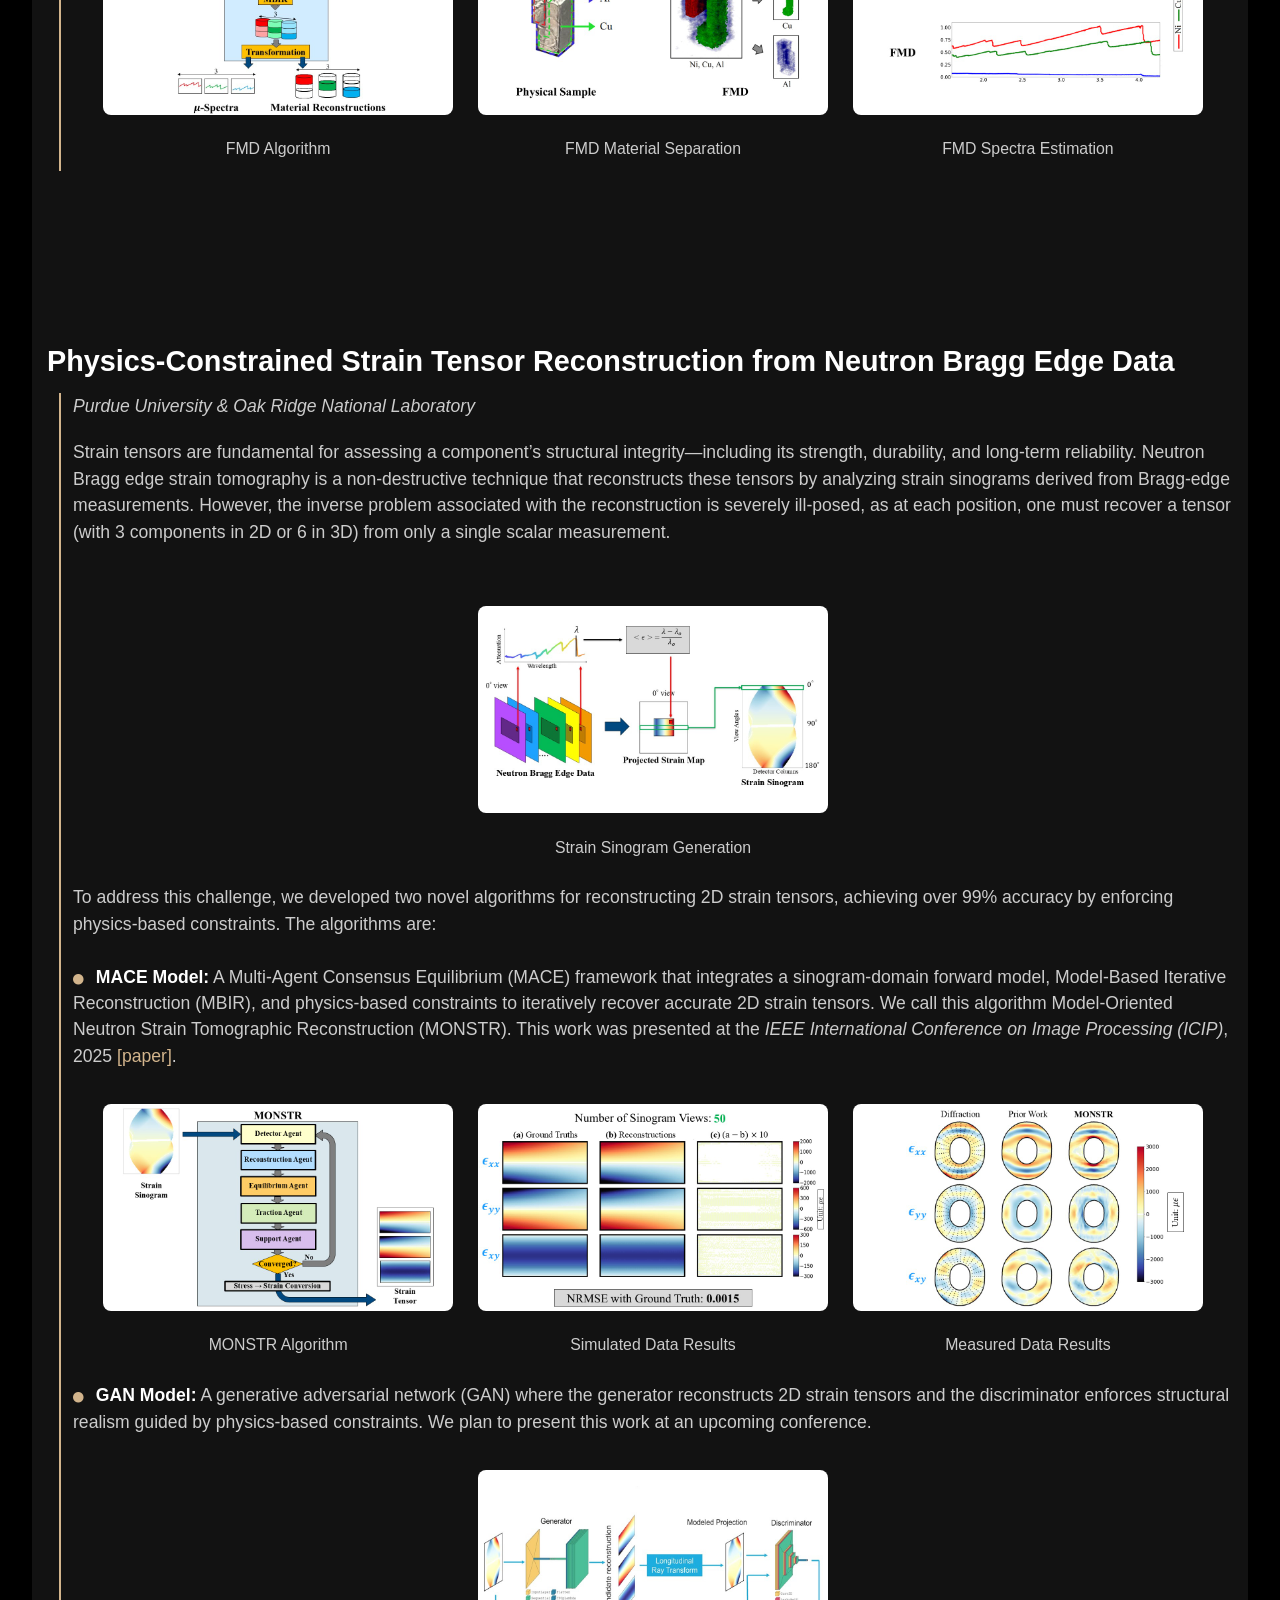
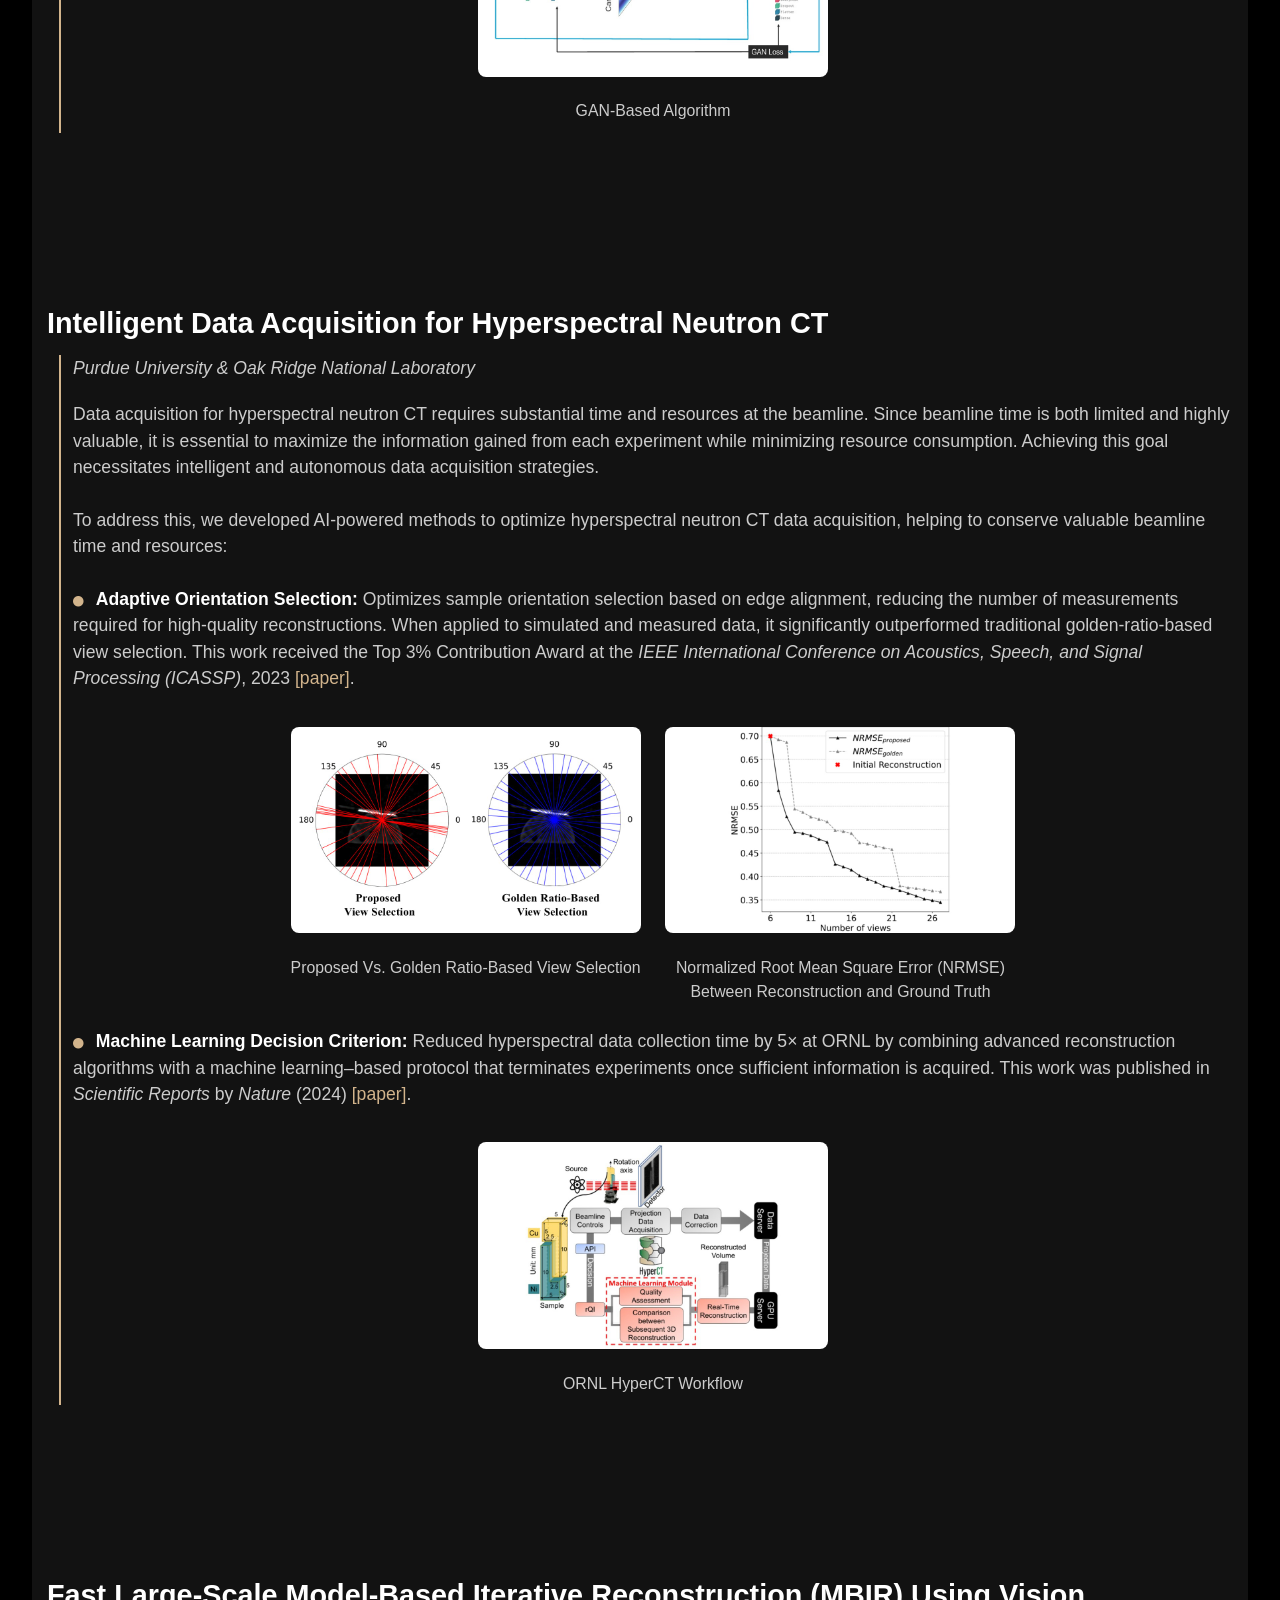
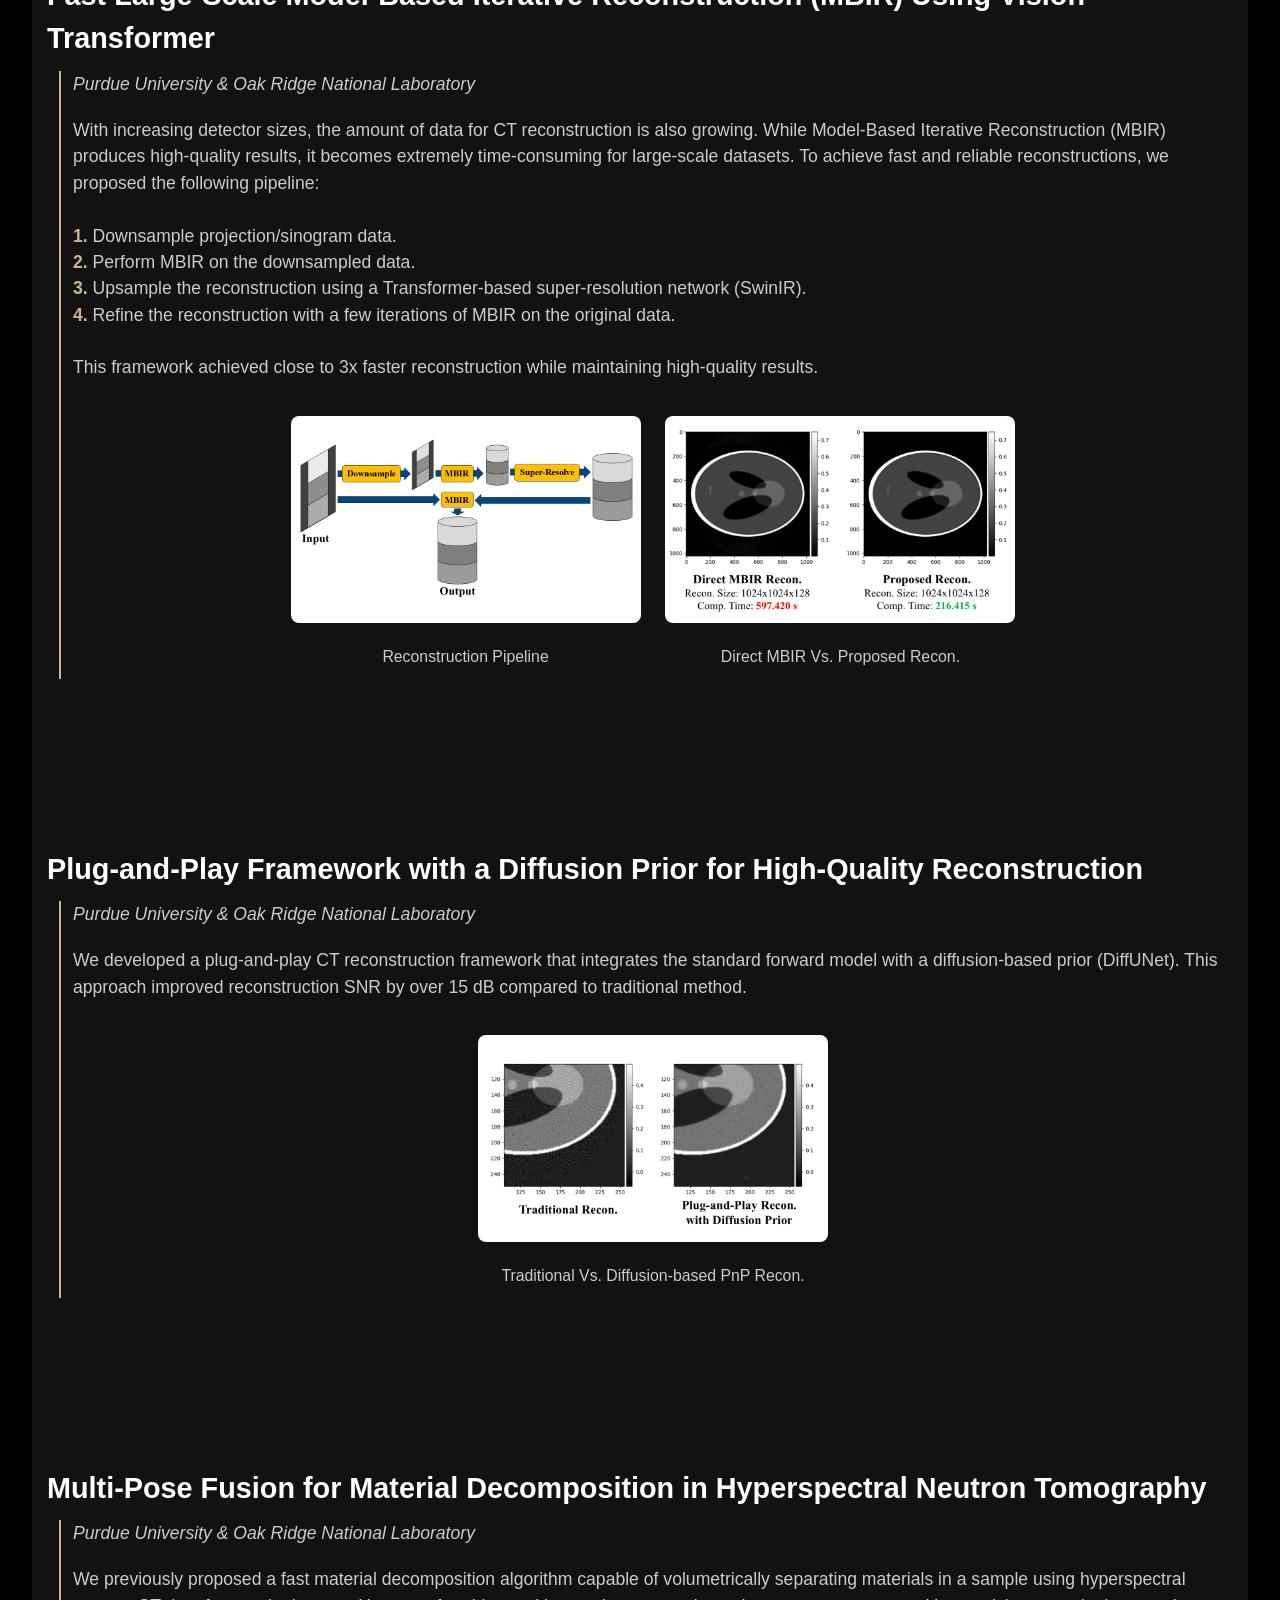
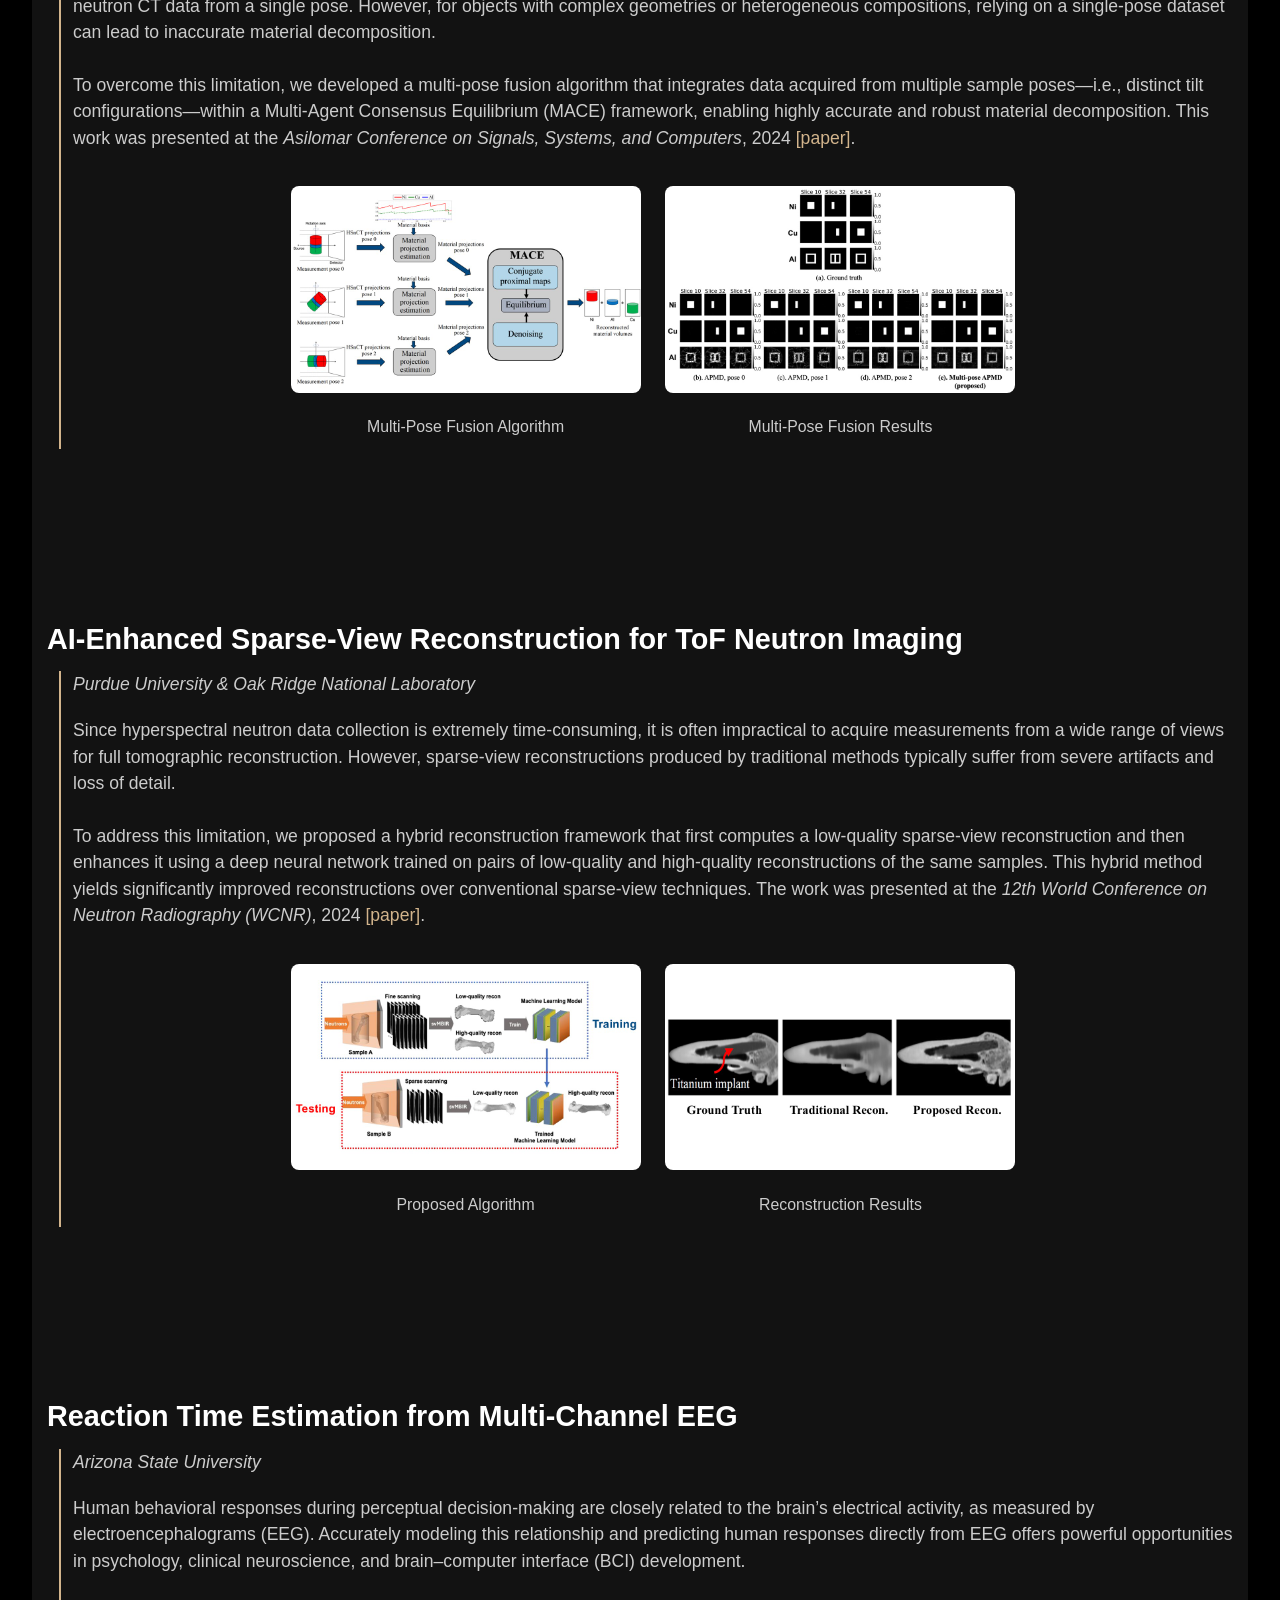
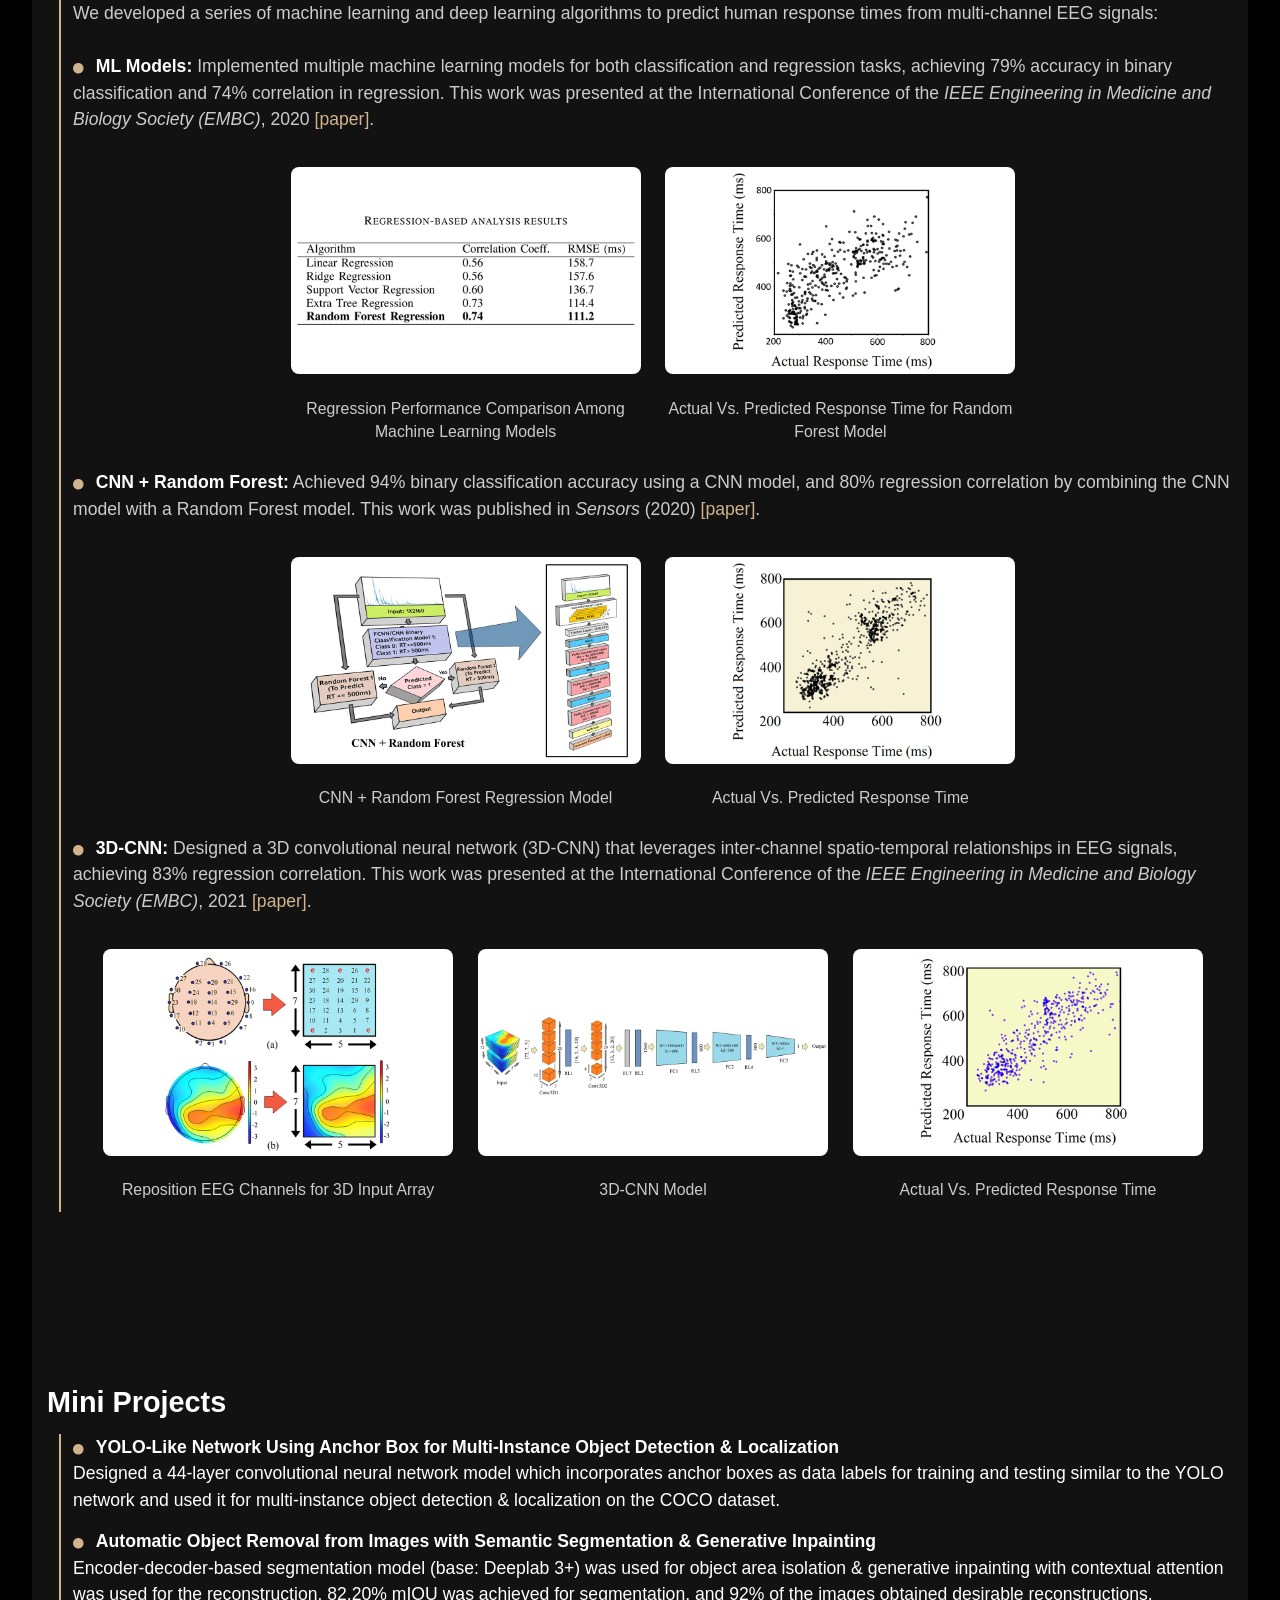
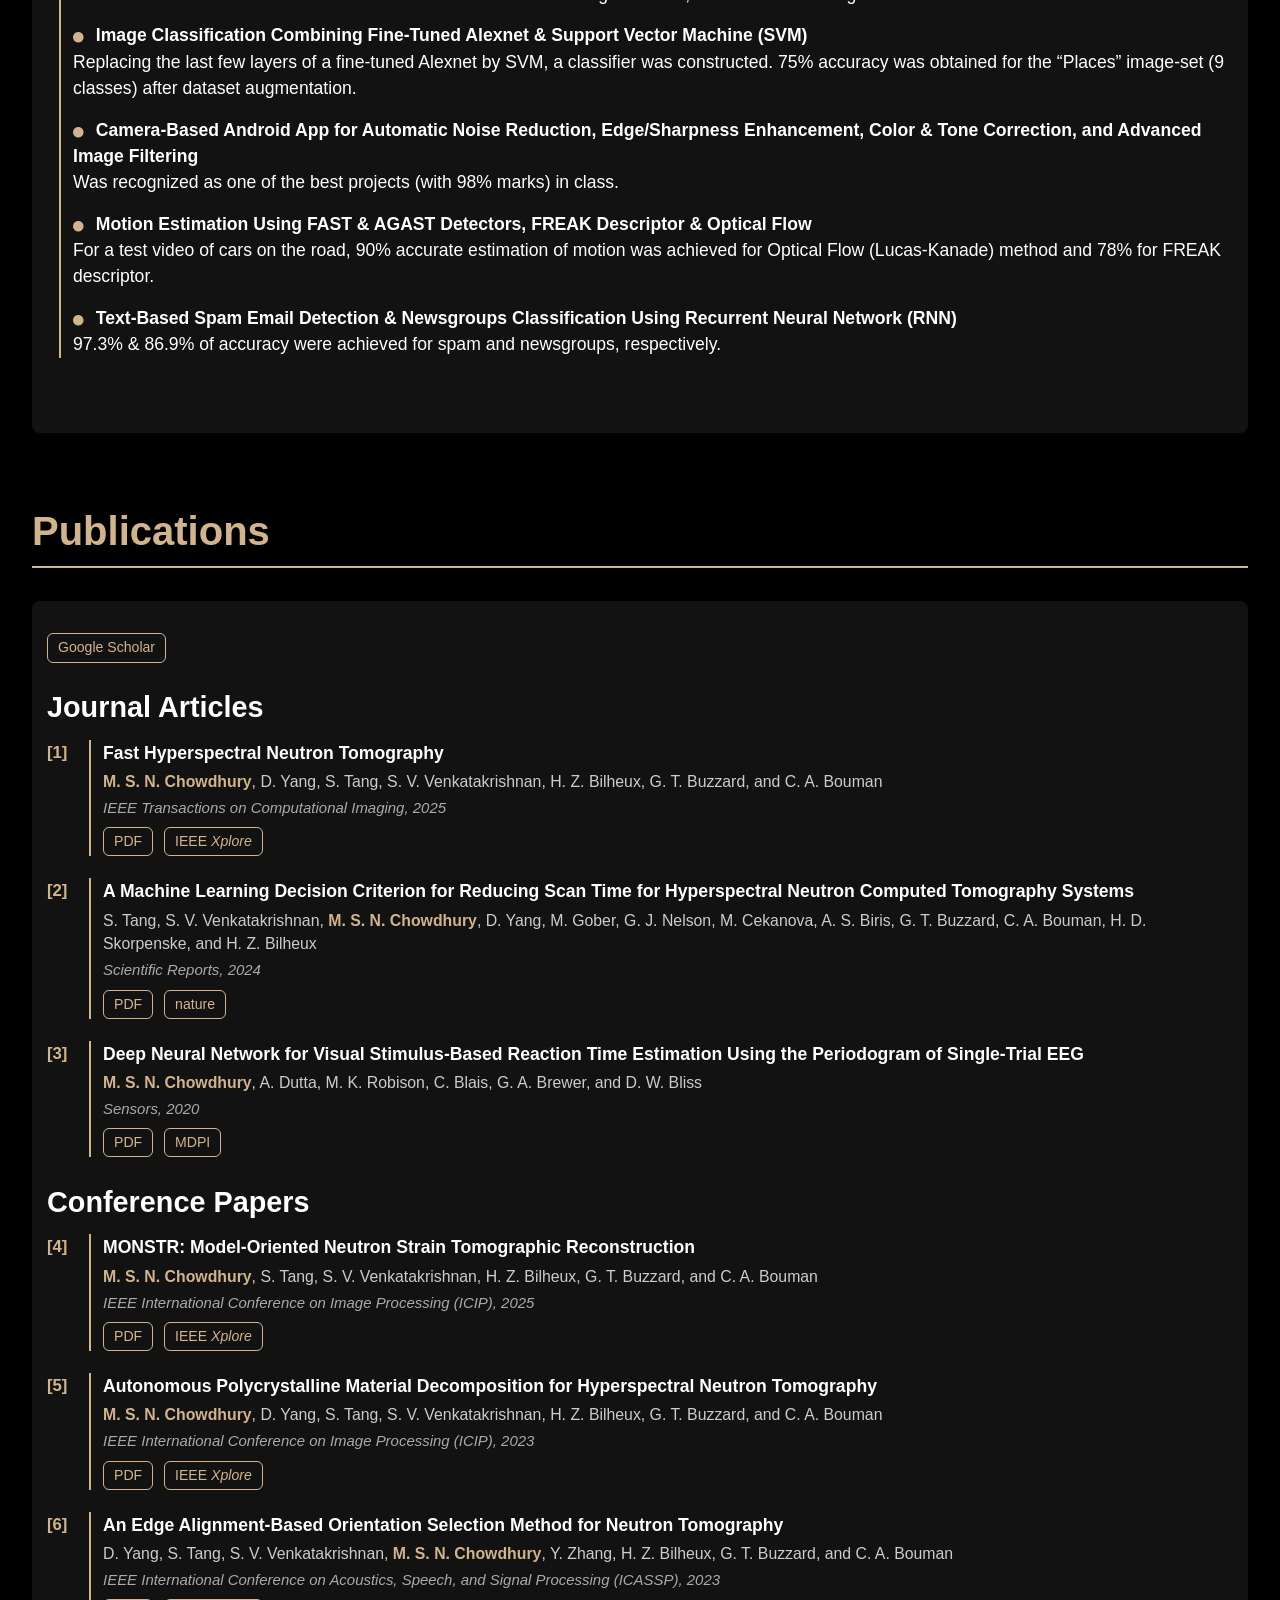
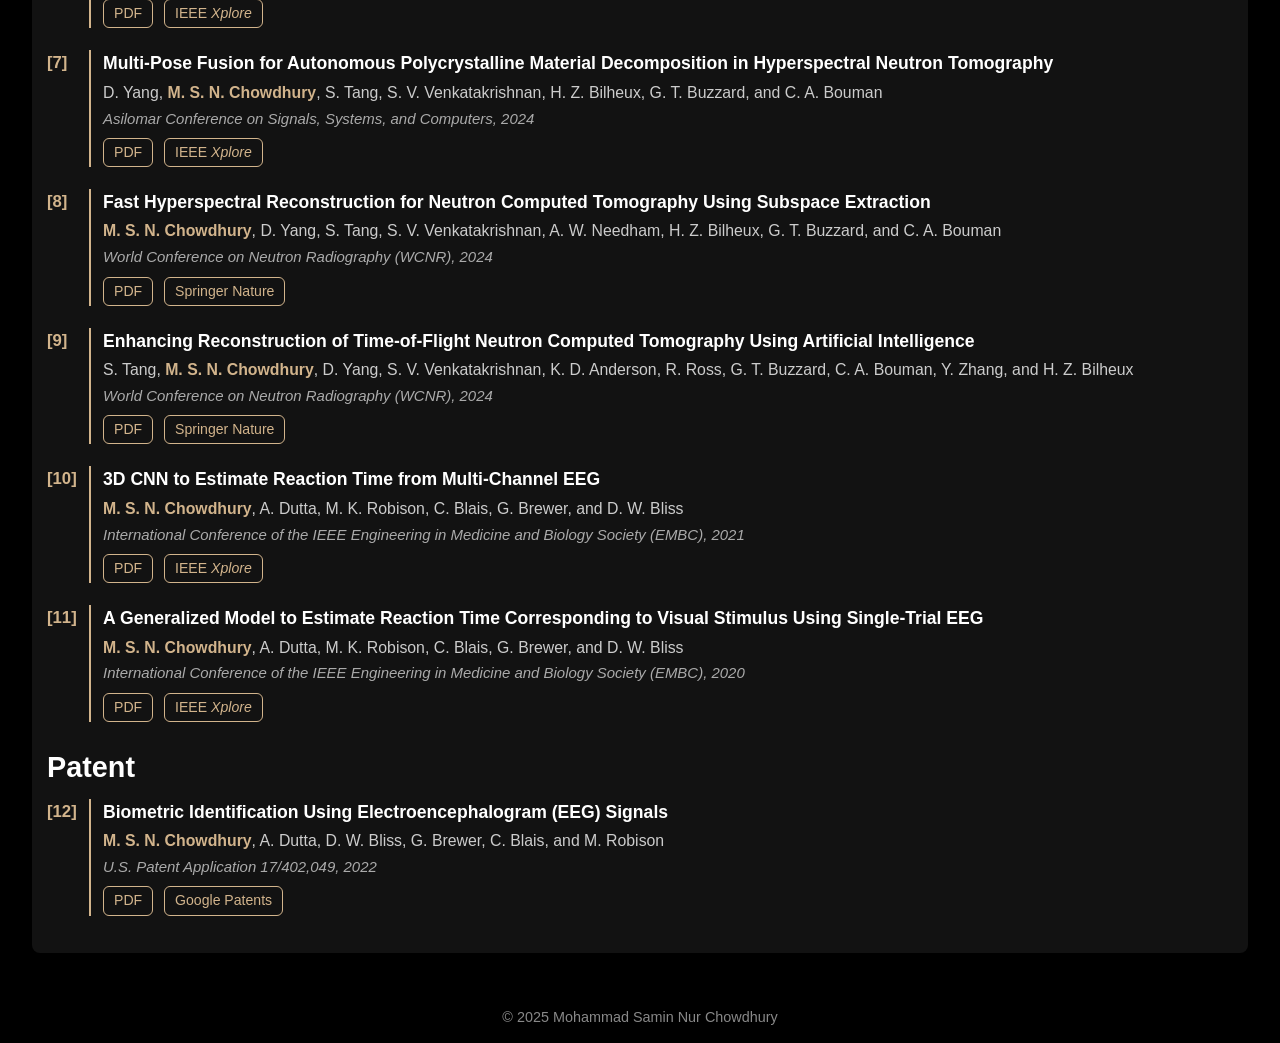
==== commit 641ba240: "Update index.html" ====
--- a/index.html
+++ b/index.html
@@ -514,6 +514,7 @@
             <a href="#proj_6">Multi-Pose Fusion</a>
             <a href="#proj_7">AI-Enhanced Sparse Recon.</a>
             <a href="#proj_8">Reaction Time from EEG</a>
+            <a href="#proj_9">Mini Projects</a>
           </div>
         </div>
 
@@ -1292,6 +1293,48 @@
       </li>
       </div>
 
+      <!-- 9th Sub-Section -->
+      <li id="proj_9">
+      <div class="scroll-anchor"></div>
+      <li class="research-item" style="margin-bottom:60px;">
+        <h3>Mini Projects</h3>
+        <div class="with-line" style="border-left:2px solid #d2b48c; padding-left:12px; margin-top:6px;">
+          <ul style="list-style:none; padding:0; margin:0;">
+            <li style="margin-left:0; margin-bottom:15px;">
+              <strong style="color:#fff;">YOLO-Like Network Using Anchor Box for Multi-Instance Object Detection & Localization</strong><br>
+              Designed a 44-layer convolutional neural network model which incorporates anchor boxes as data labels for
+              training and testing similar to the YOLO network and used it for multi-instance object detection & localization
+              on the COCO dataset.
+            </li>
+            <li style="margin-left:0; margin-bottom:15px;">
+              <strong style="color:#fff;">Automatic Object Removal from Images with Semantic Segmentation & Generative Inpainting</strong><br>
+              Encoder-decoder-based segmentation model (base: Deeplab 3+) was used for object area isolation & generative
+              inpainting with contextual attention was used for the reconstruction. 82.20% mIOU was achieved for segmentation,
+              and 92% of the images obtained desirable reconstructions.
+            </li>
+            <li style="margin-left:0; margin-bottom:15px;">
+              <strong style="color:#fff;">Image Classification Combining Fine-Tuned Alexnet & Support Vector Machine (SVM)</strong><br>
+              Replacing the last few layers of a fine-tuned Alexnet by SVM, a classifier was constructed. 75% accuracy was
+              obtained for the “Places” image-set (9 classes) after dataset augmentation.
+            </li>
+            <li style="margin-left:0; margin-bottom:15px;">
+              <strong style="color:#fff;">Camera-Based Android App for Automatic Noise Reduction, Edge/Sharpness Enhancement, Color & Tone Correction,
+                and Advanced Image Filtering</strong><br>
+              Was recognized as one of the best projects (with 98% marks) in class.
+            </li>
+            <li style="margin-left:0; margin-bottom:15px;">
+              <strong style="color:#fff;">Motion Estimation Using FAST & AGAST Detectors, FREAK Descriptor & Optical Flow</strong><br>
+              For a test video of cars on the road, 90% accurate estimation of motion was achieved for Optical Flow (Lucas-Kanade)
+              method and 78% for FREAK descriptor.
+            </li>
+            <li style="margin-left:0; margin-bottom:15px;">
+              <strong style="color:#fff;">Text-Based Spam Email Detection & Newsgroups Classification Using Recurrent Neural Network (RNN)</strong><br>
+              97.3% & 86.9% of accuracy were achieved for spam and newsgroups, respectively.
+            </li>
+          </ul>
+        </div>
+      </li>
+
     </ul>
   </div>
 </section>
@@ -1503,29 +1546,20 @@
 <script>
 // Toggle dropdown on click
 document.addEventListener("DOMContentLoaded", function () {
-const dropdown = document.querySelector(".dropdown");
-const dropbtn = document.querySelector(".dropbtn");
-
-
-dropbtn.addEventListener("click", function (event) {
-event.preventDefault(); // prevent jump until script adds it
-
-
-// Toggle visibility
-dropdown.classList.toggle("show");
-
-
-// Scroll to #research as usual
-document.querySelector("#research").scrollIntoView({ behavior: "smooth" });
-});
-
-
-// Close dropdown if clicking outside
-document.addEventListener("click", function(event) {
-if (!dropdown.contains(event.target)) {
-dropdown.classList.remove("show");
-}
-});
+  const dropdown = document.querySelector(".dropdown");
+  const dropbtn = document.querySelector(".dropbtn");
+
+  dropbtn.addEventListener("click", function (event) {
+    event.preventDefault(); // stop navigation
+    dropdown.classList.toggle("show"); // open/close dropdown
+  });
+
+  // Close dropdown when clicking outside
+  document.addEventListener("click", function(event) {
+    if (!dropdown.contains(event.target)) {
+      dropdown.classList.remove("show");
+    }
+  });
 });
 </script>
 
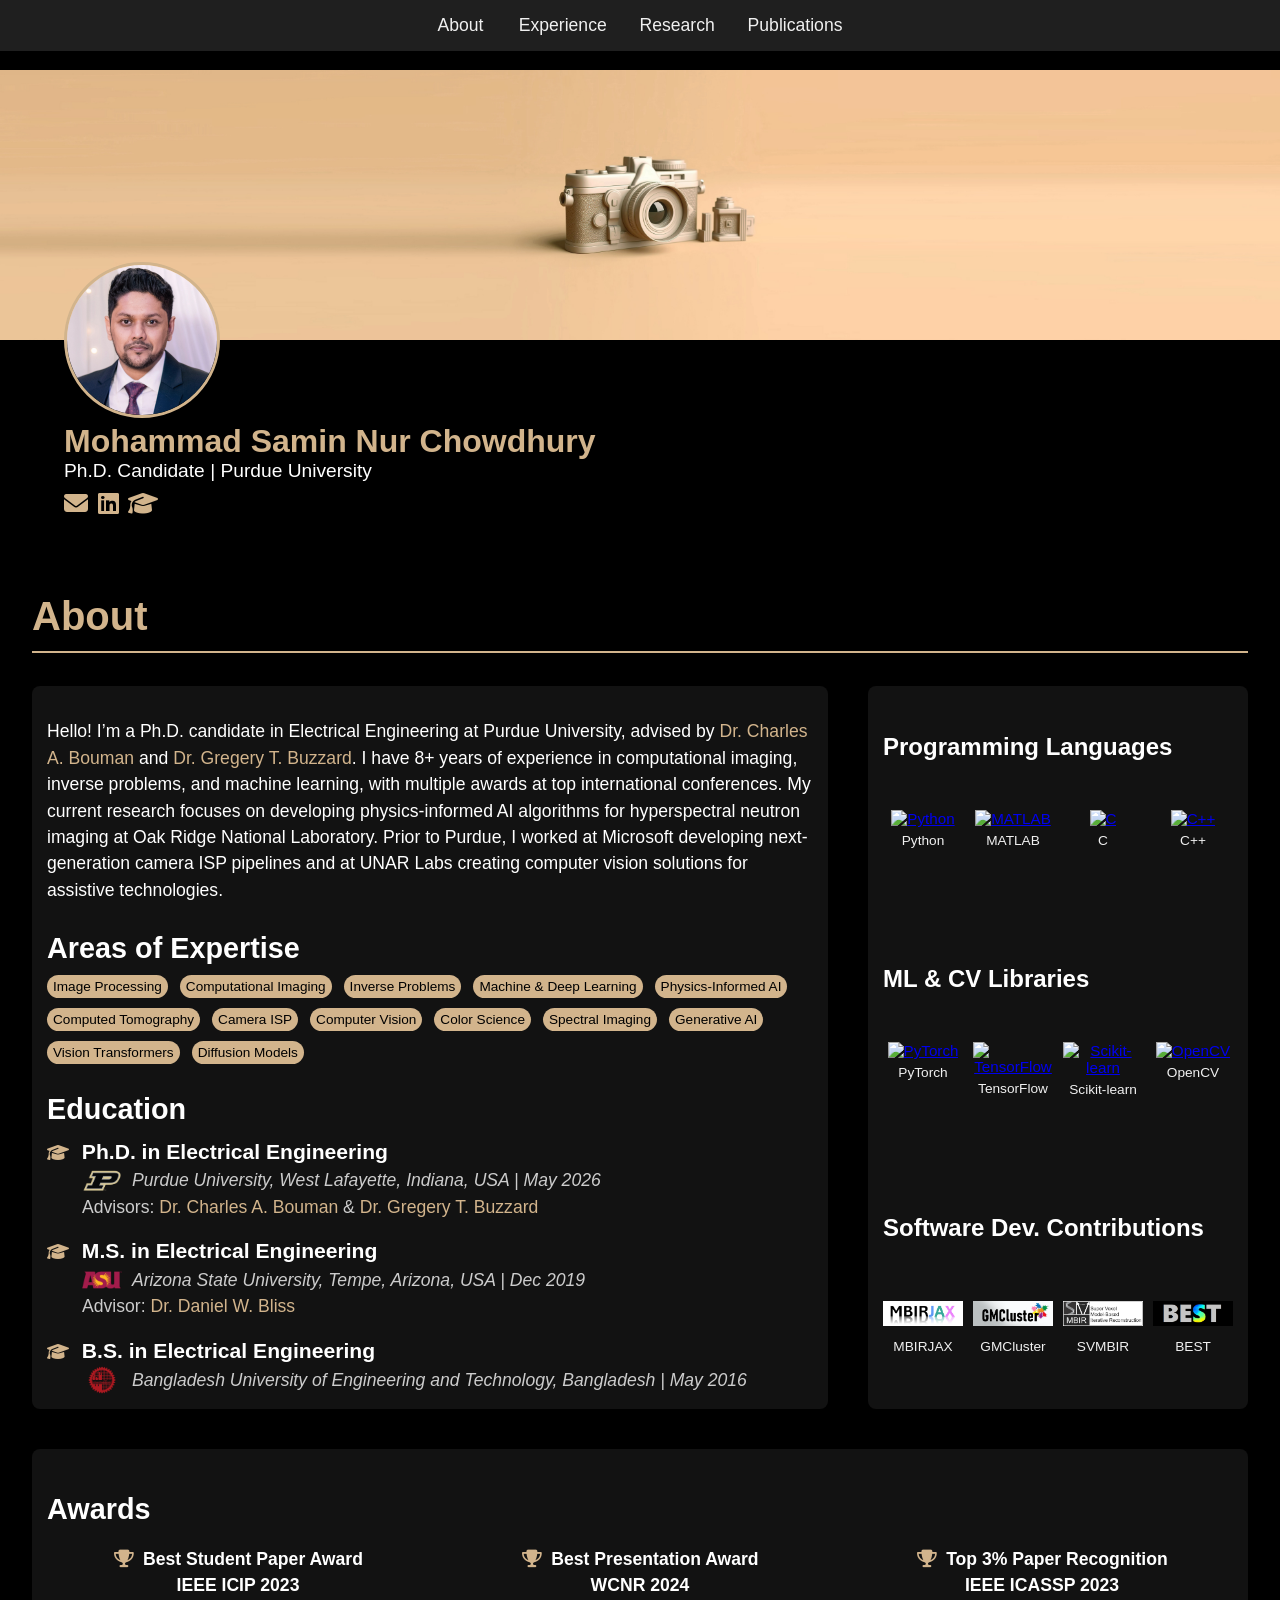
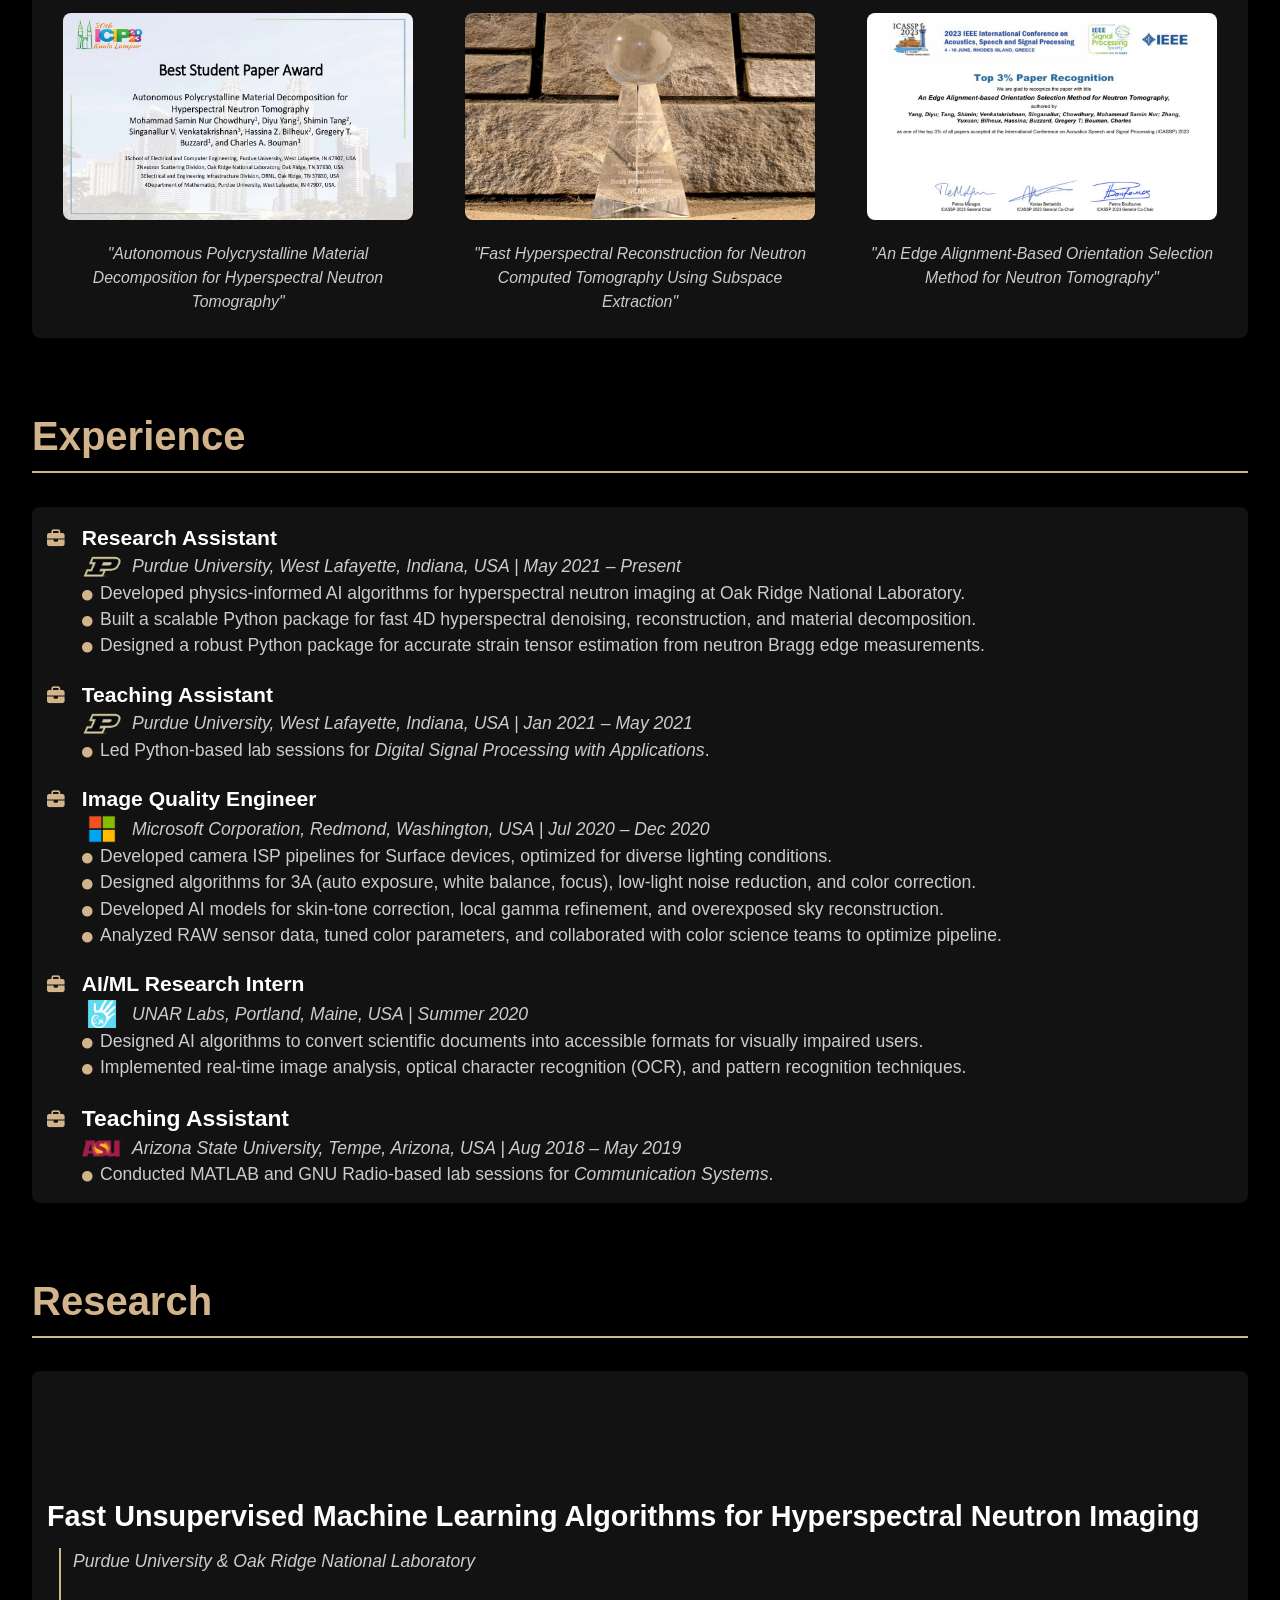
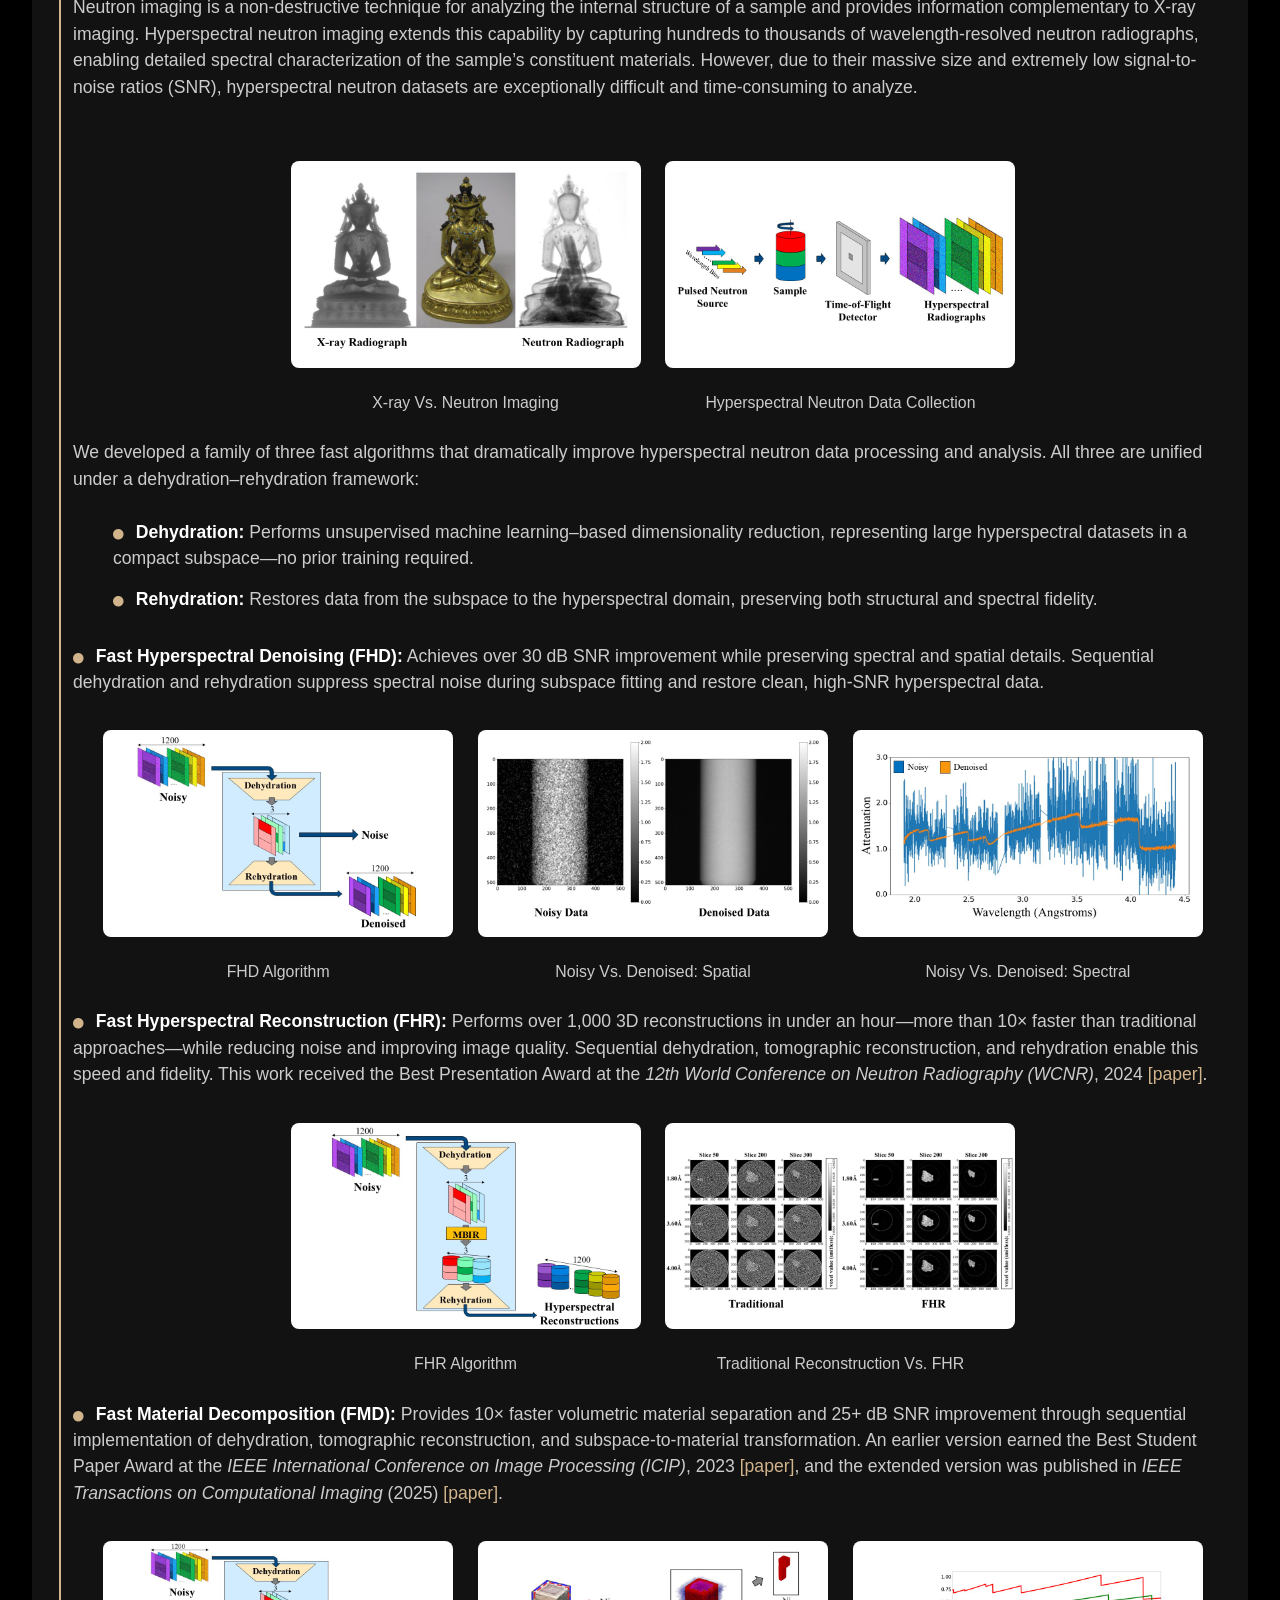
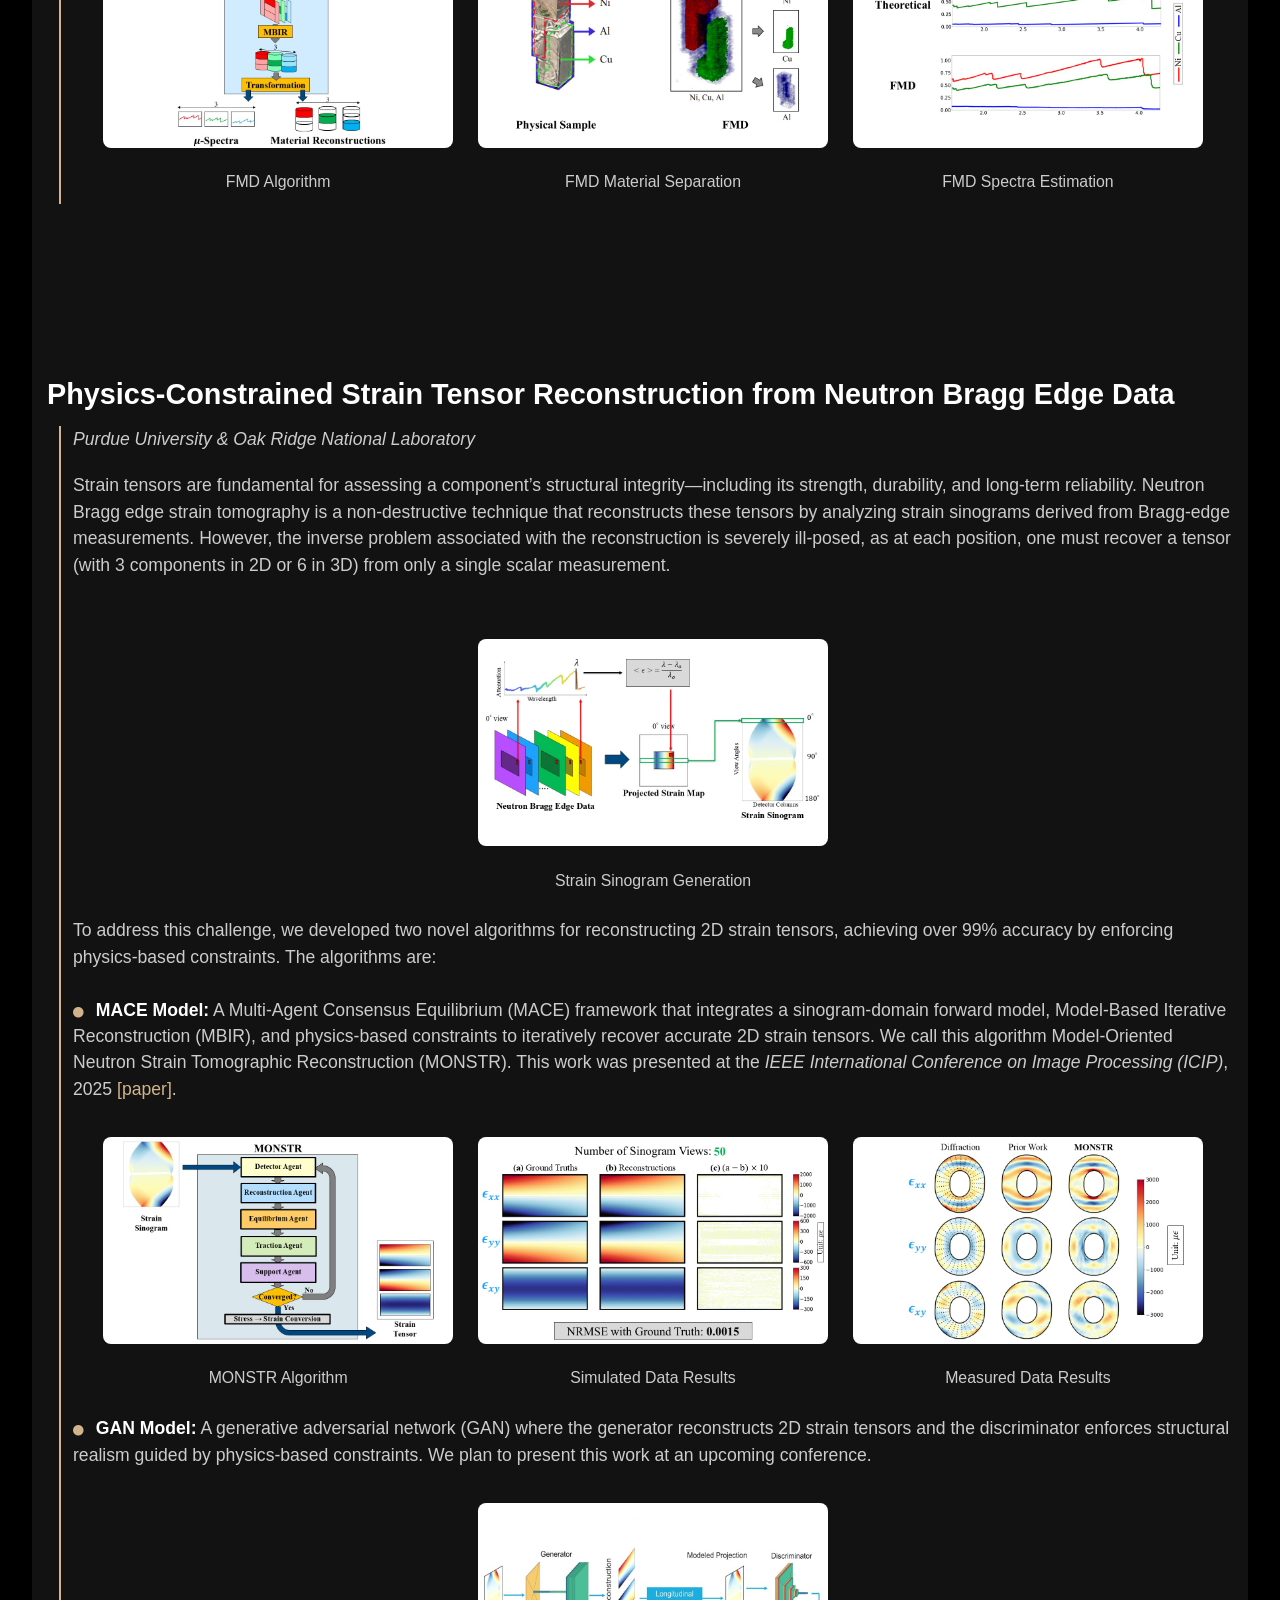
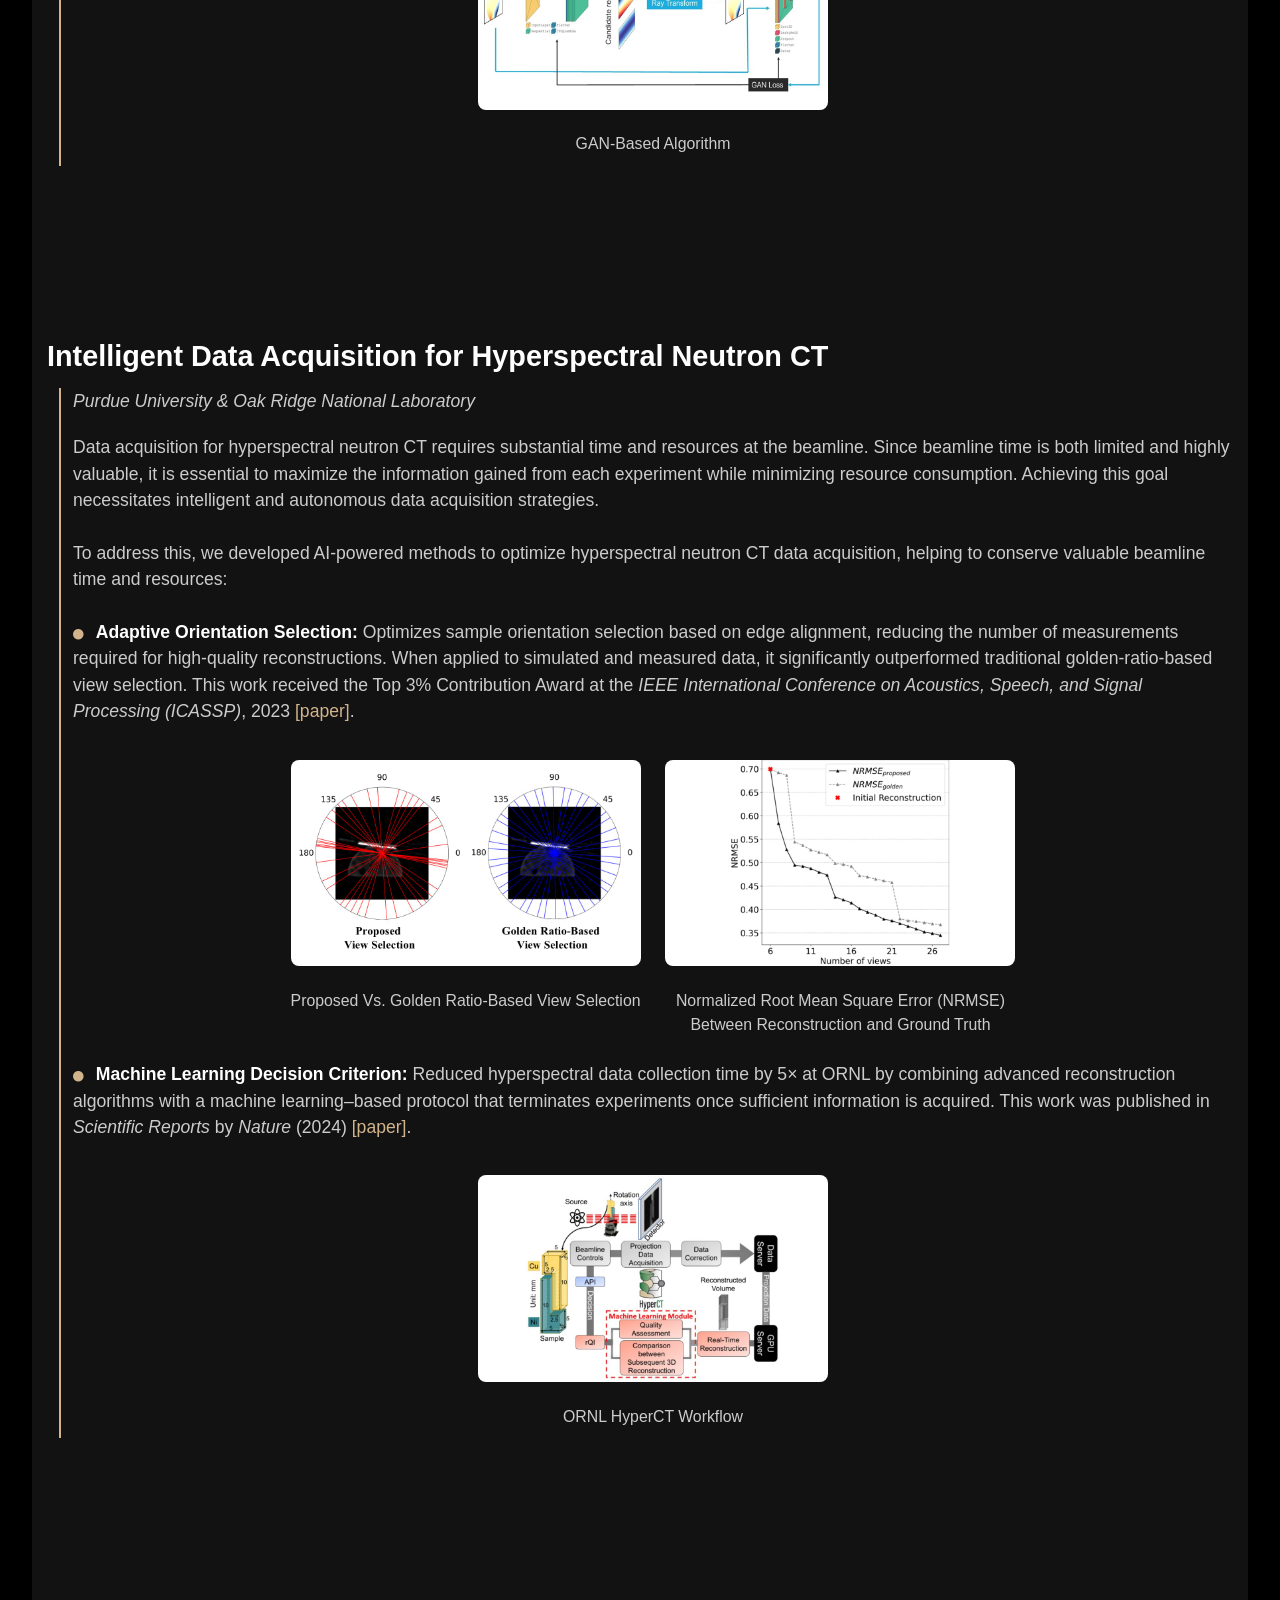
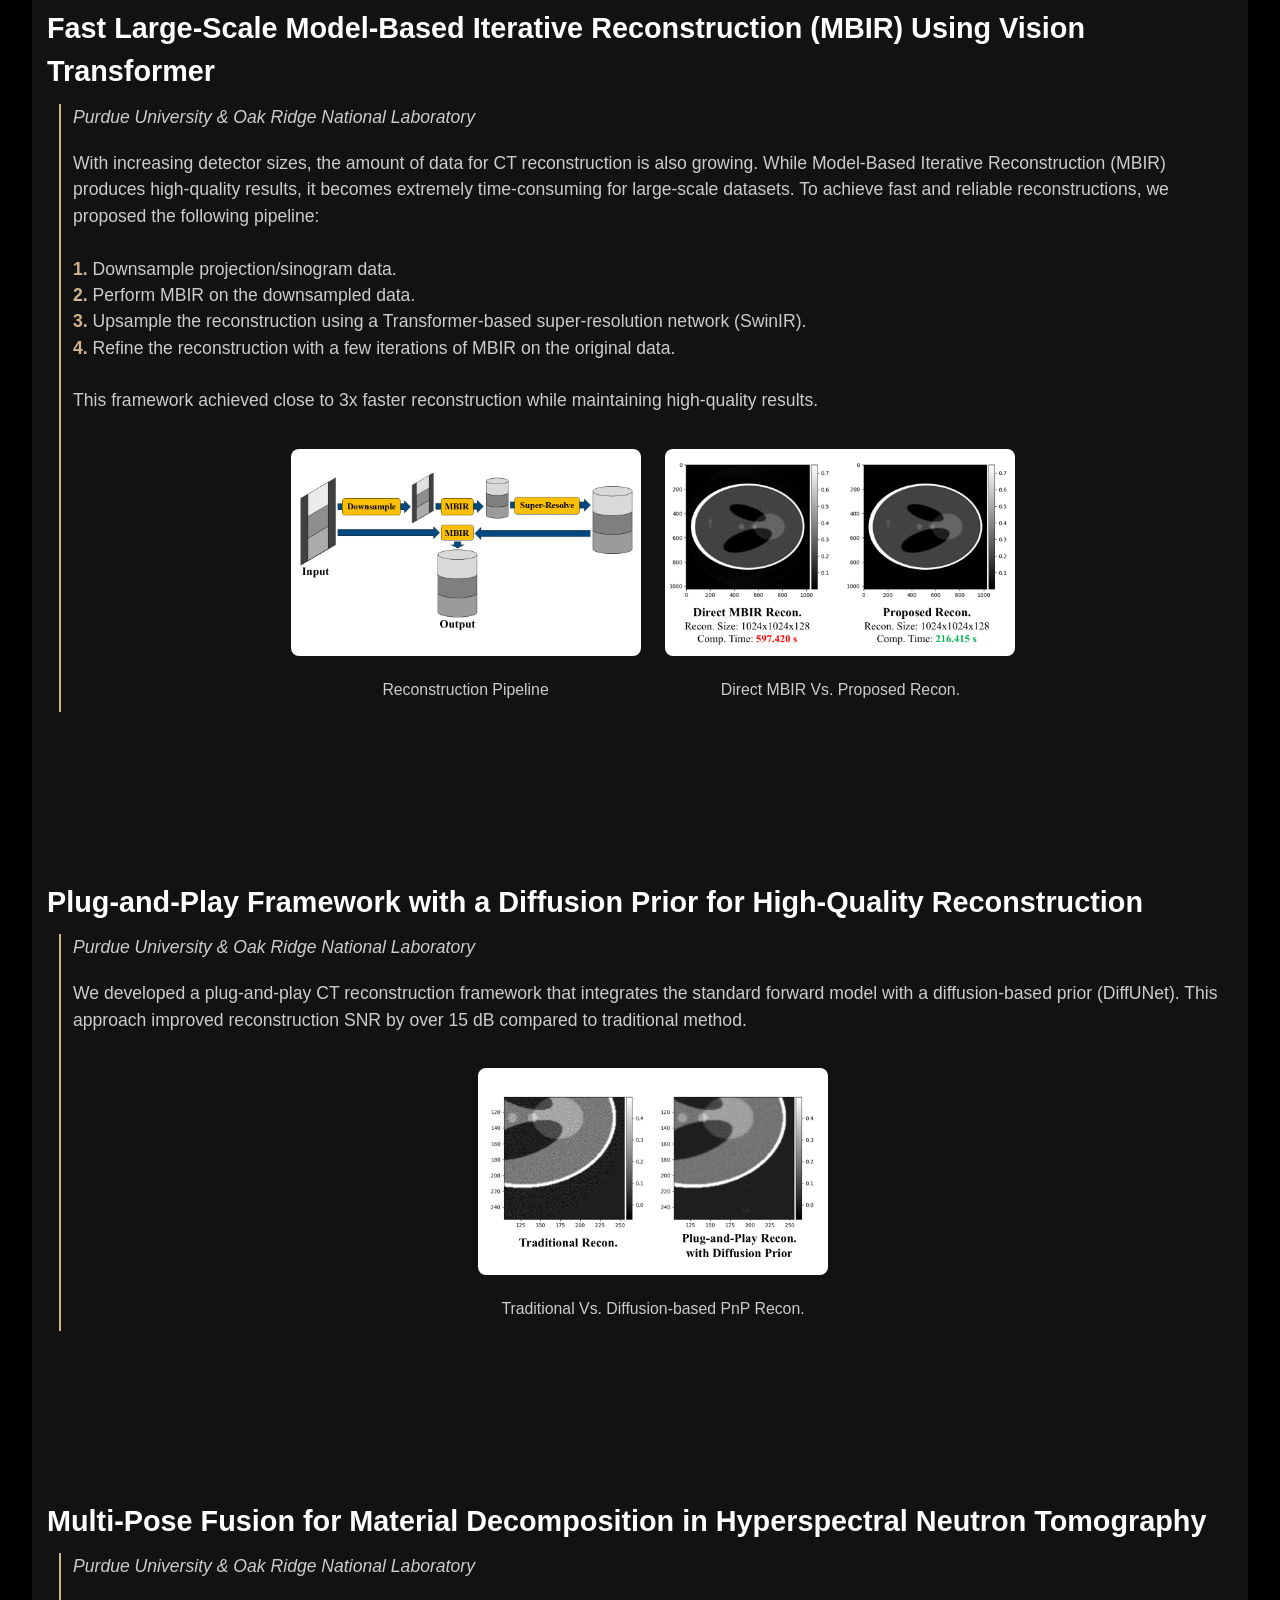
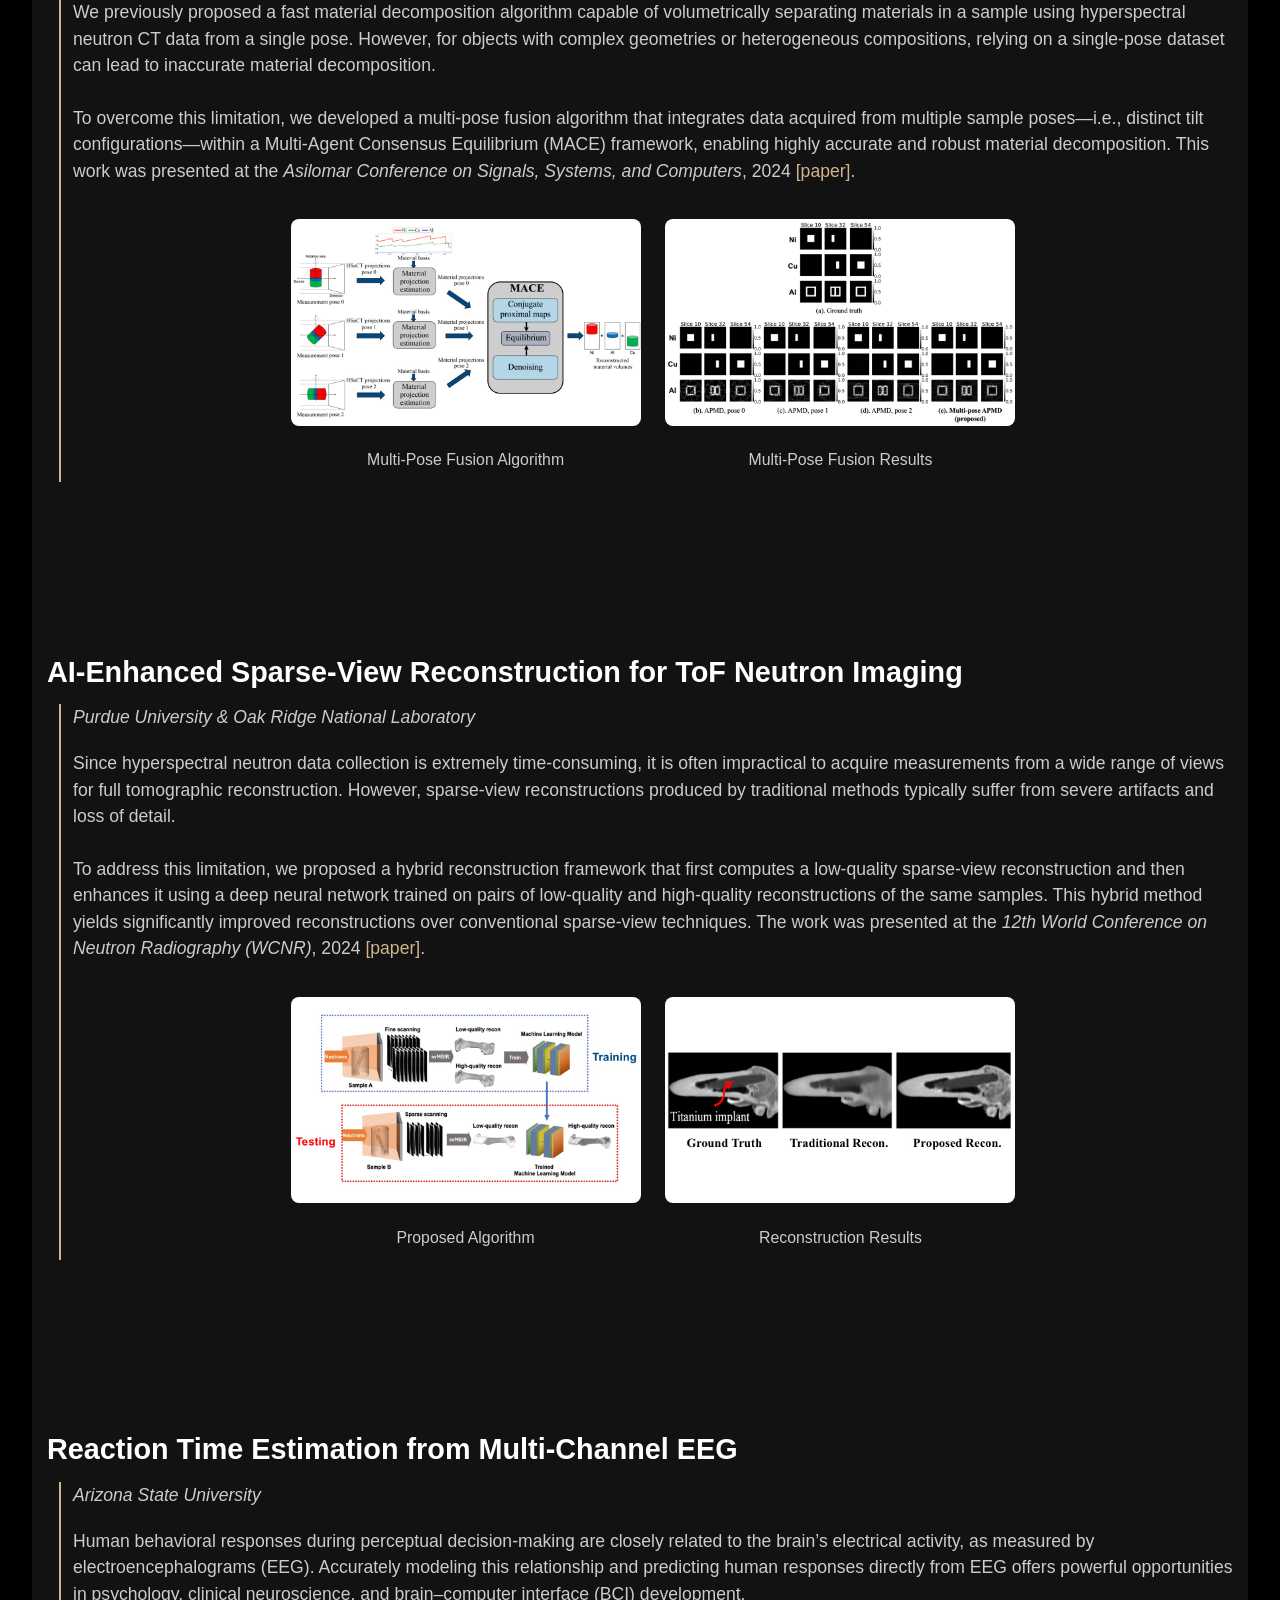
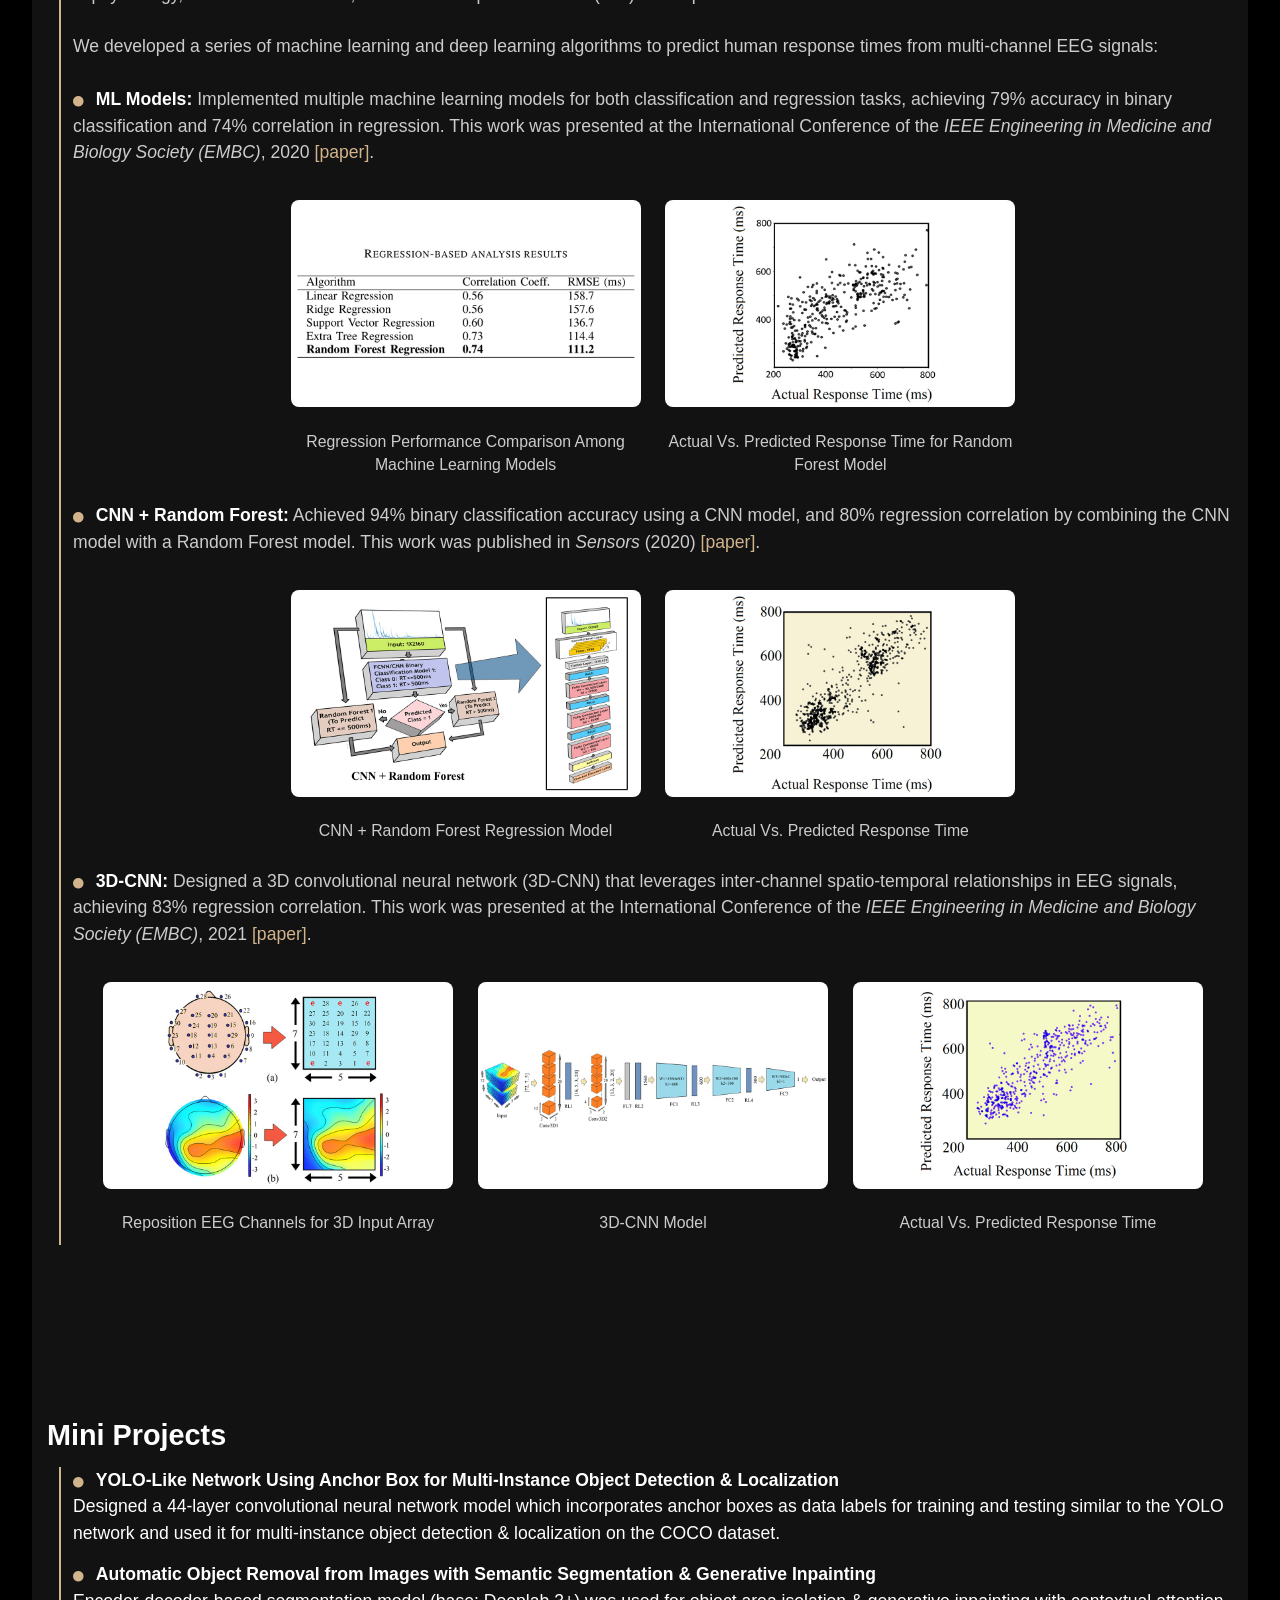
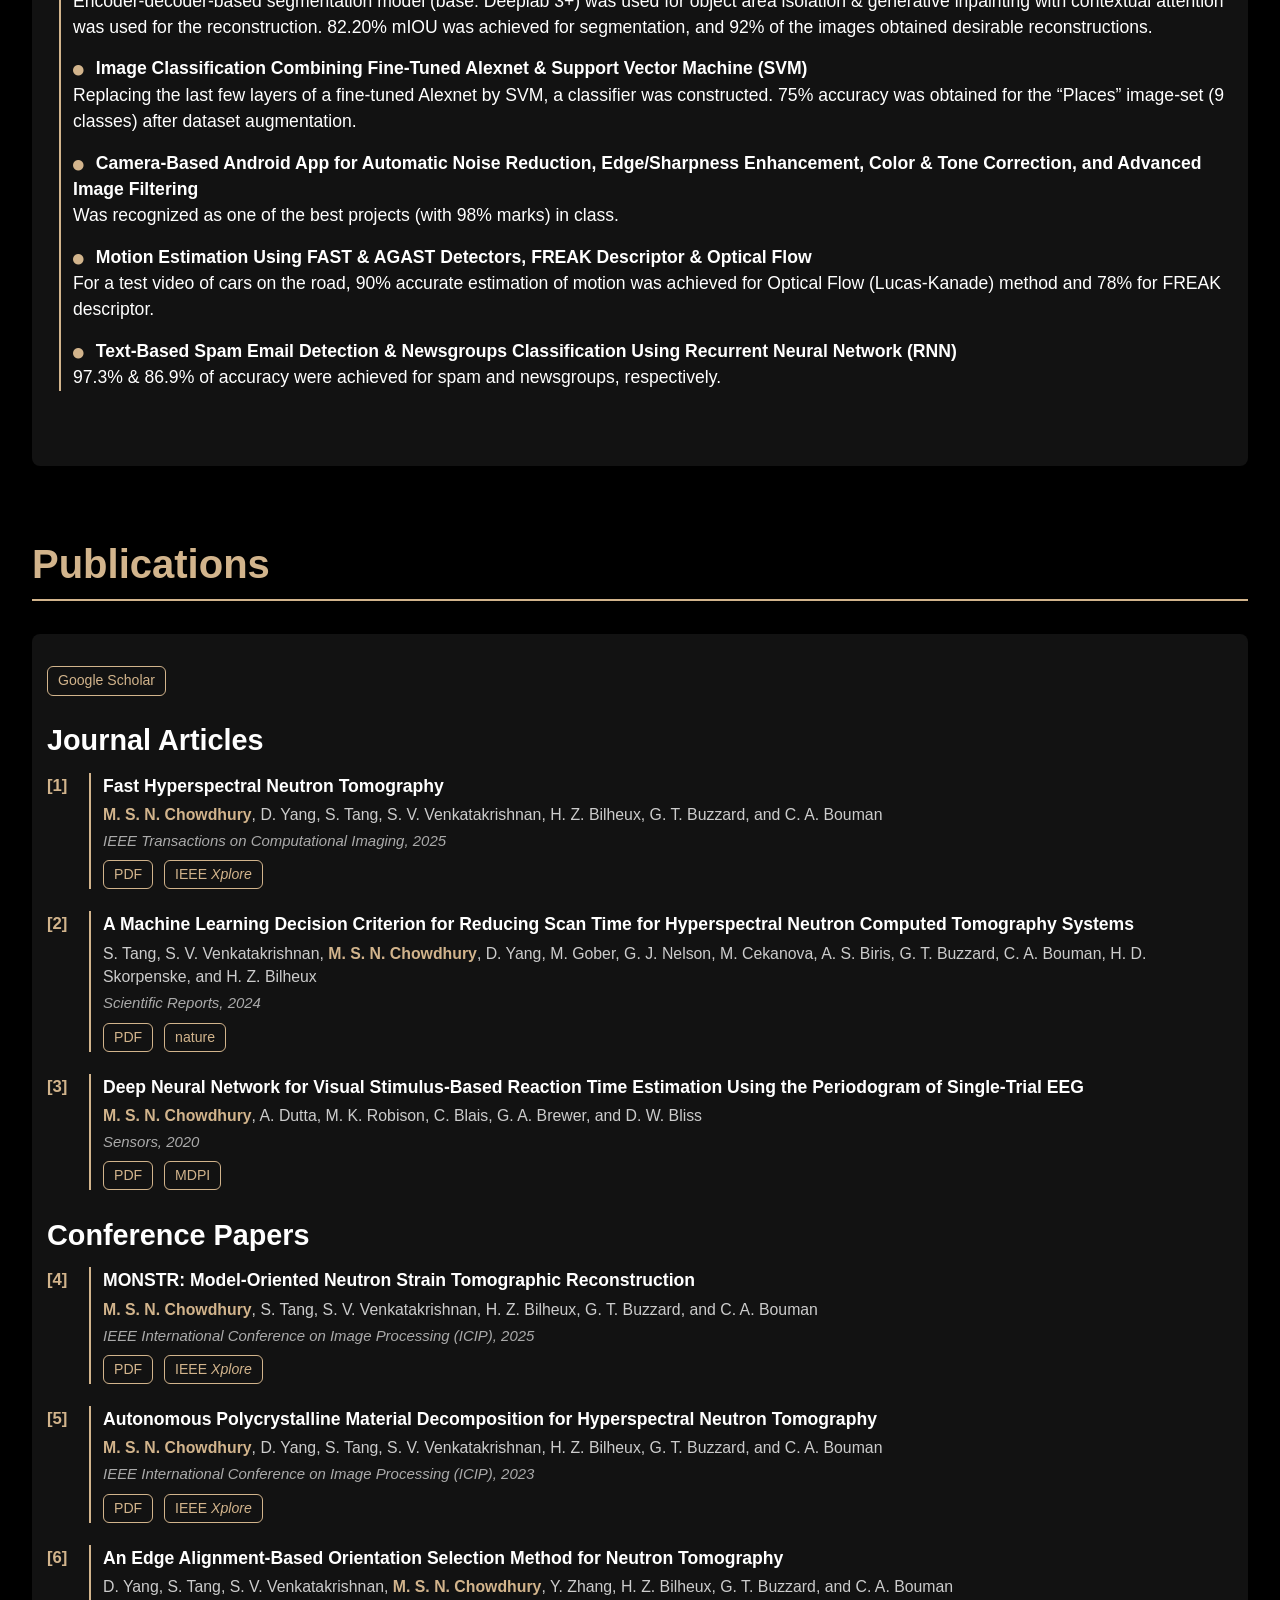
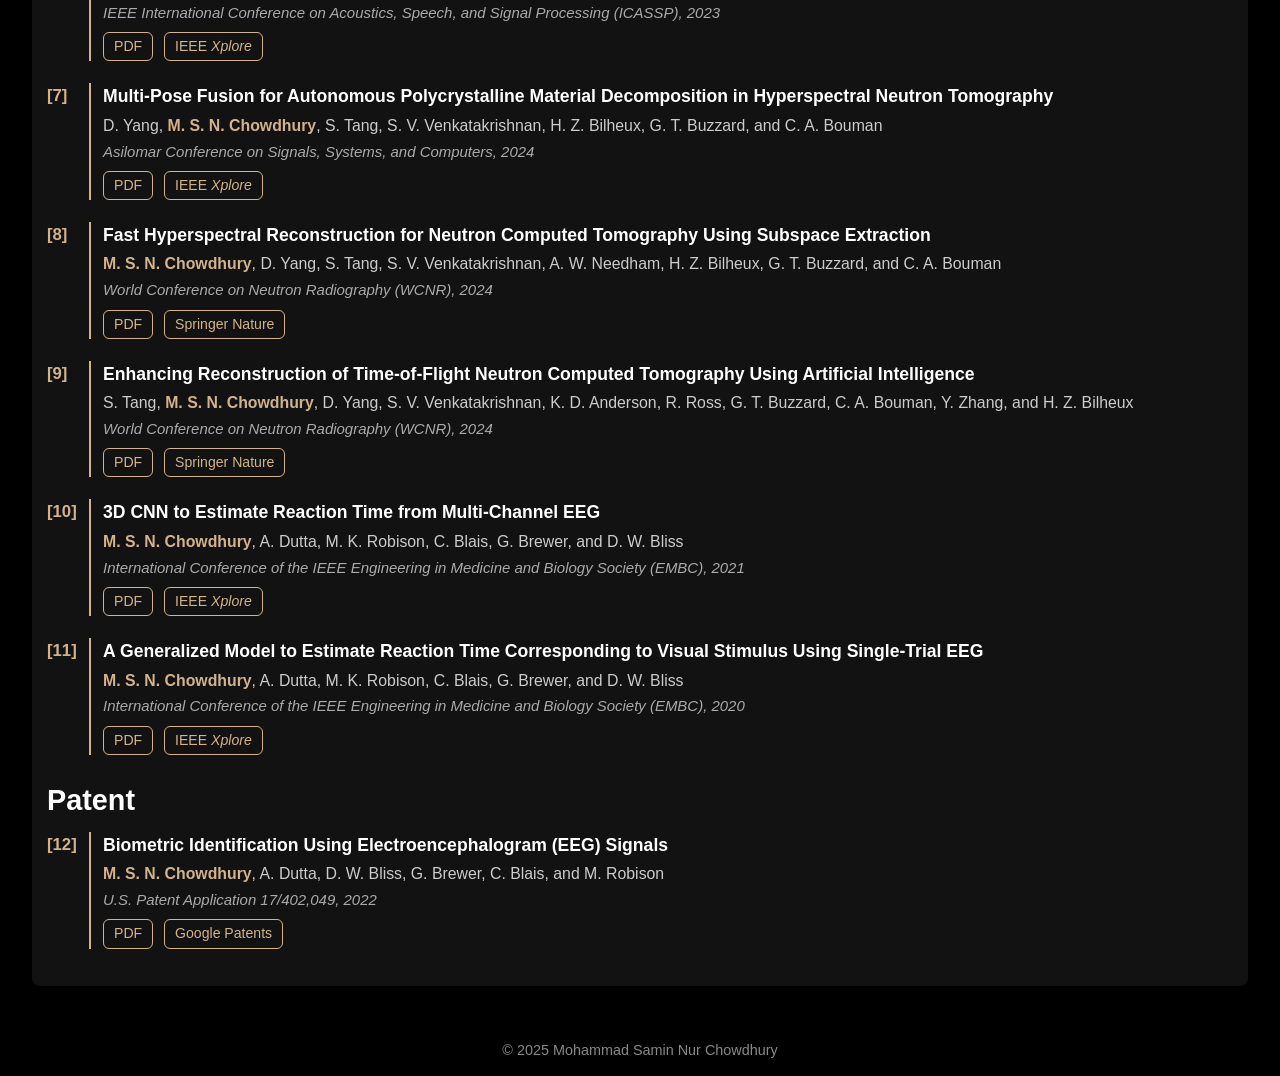
==== commit e40379a3: "Update index.html" ====
--- a/index.html
+++ b/index.html
@@ -559,14 +559,16 @@
 
       <h3>Areas of Expertise</h3>
       <div class="expertise-tags">
+        <span>Image Processing</span>
         <span>Computational Imaging</span>
         <span>Inverse Problems</span>
-        <span>Image Processing</span>
         <span>Machine & Deep Learning</span>
         <span>Physics-Informed AI</span>
         <span>Computed Tomography</span>
         <span>Camera ISP</span>
         <span>Computer Vision</span>
+        <span>Color Science</span>
+        <span>Spectral Imaging</span>
         <span>Generative AI</span>
         <span>Vision Transformers</span>
         <span>Diffusion Models</span>
@@ -801,9 +803,9 @@
     <div style="margin-left:35px; color:#ccc;">
       <ul>
         <li>Developed camera ISP pipelines for Surface devices, optimized for diverse lighting conditions.</li>
-        <li>Enhanced 3A performance (auto exposure, white balance, focus), low-light noise reduction, and color consistency.</li>
+        <li>Designed algorithms for 3A (auto exposure, white balance, focus), low-light noise reduction, and color correction.</li>
         <li>Developed AI models for skin-tone correction, local gamma refinement, and overexposed sky reconstruction.</li>
-        <li>Collaborated with cross-functional hardware and software teams to optimize sensor-to-display pipeline.</li>
+        <li>Analyzed RAW sensor data, tuned color parameters, and collaborated with color science teams to optimize pipeline.</li>
       </ul>
     </div>
   </li>
